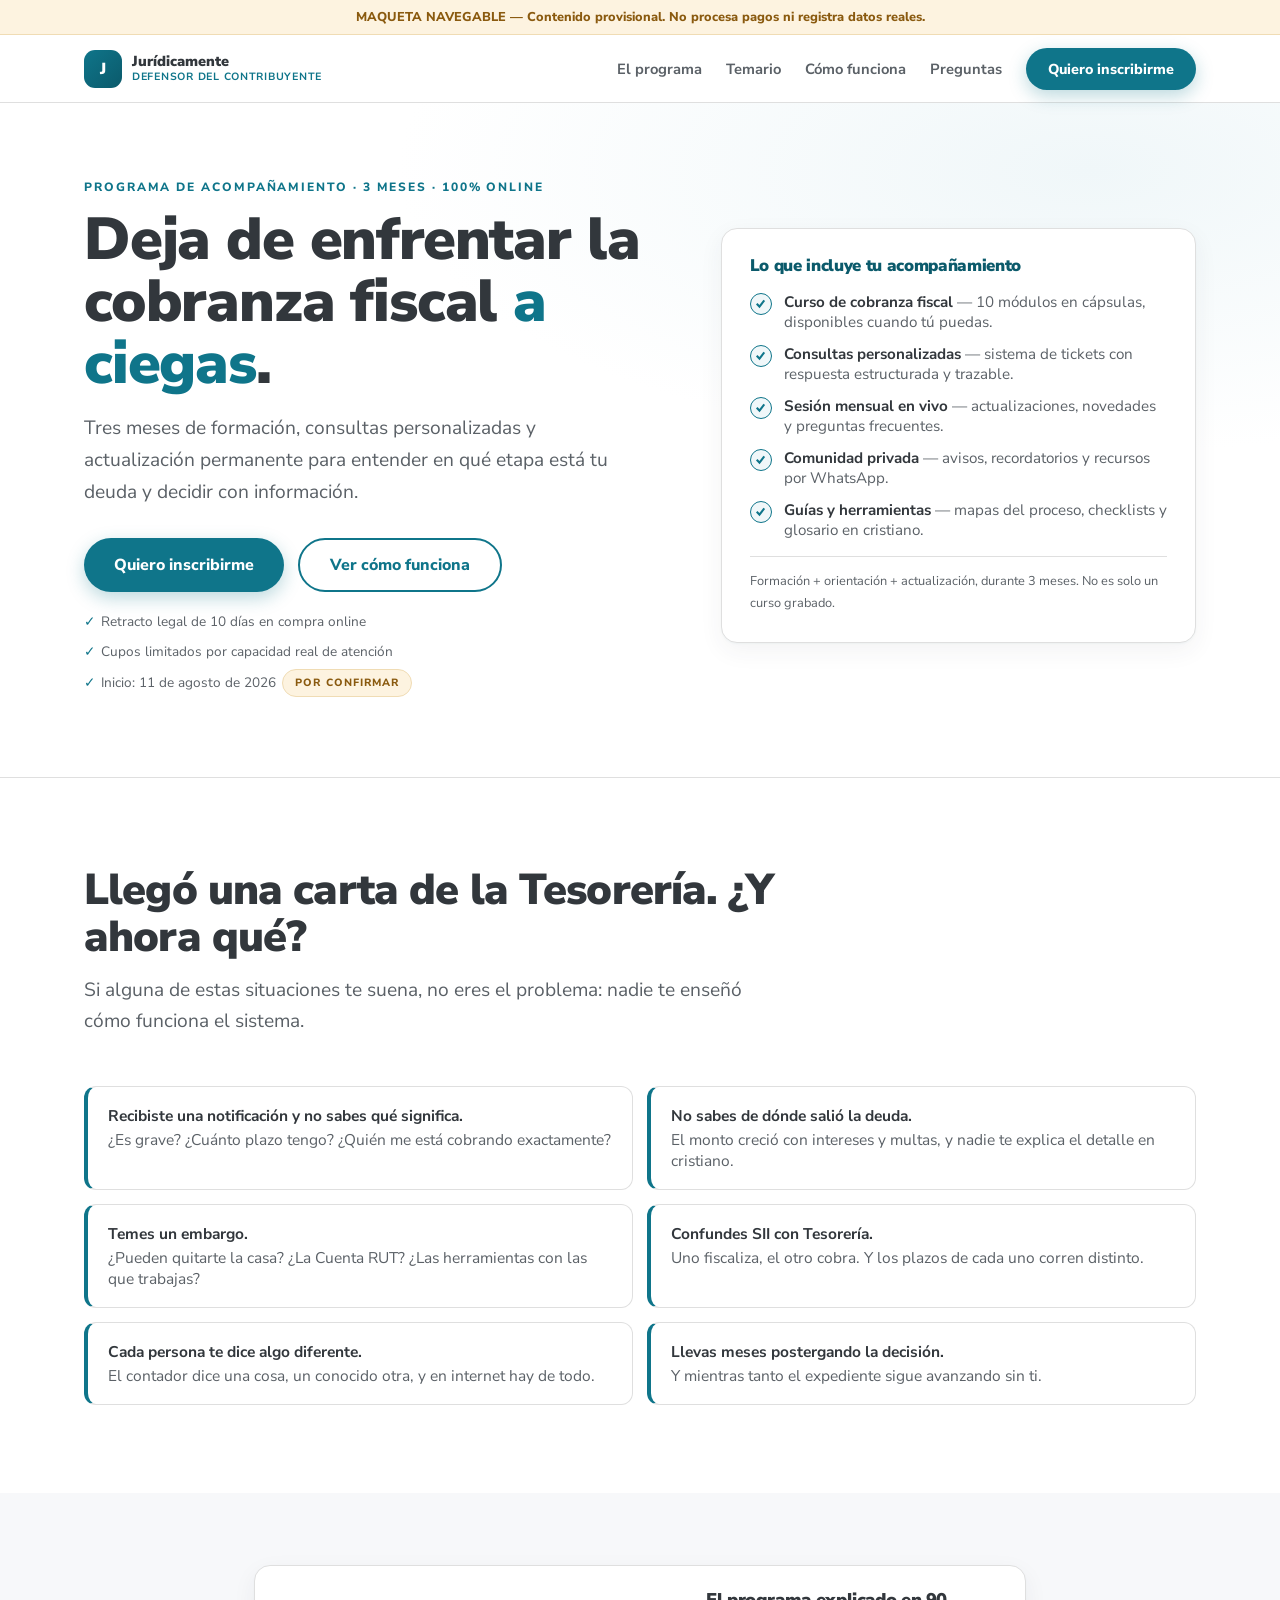
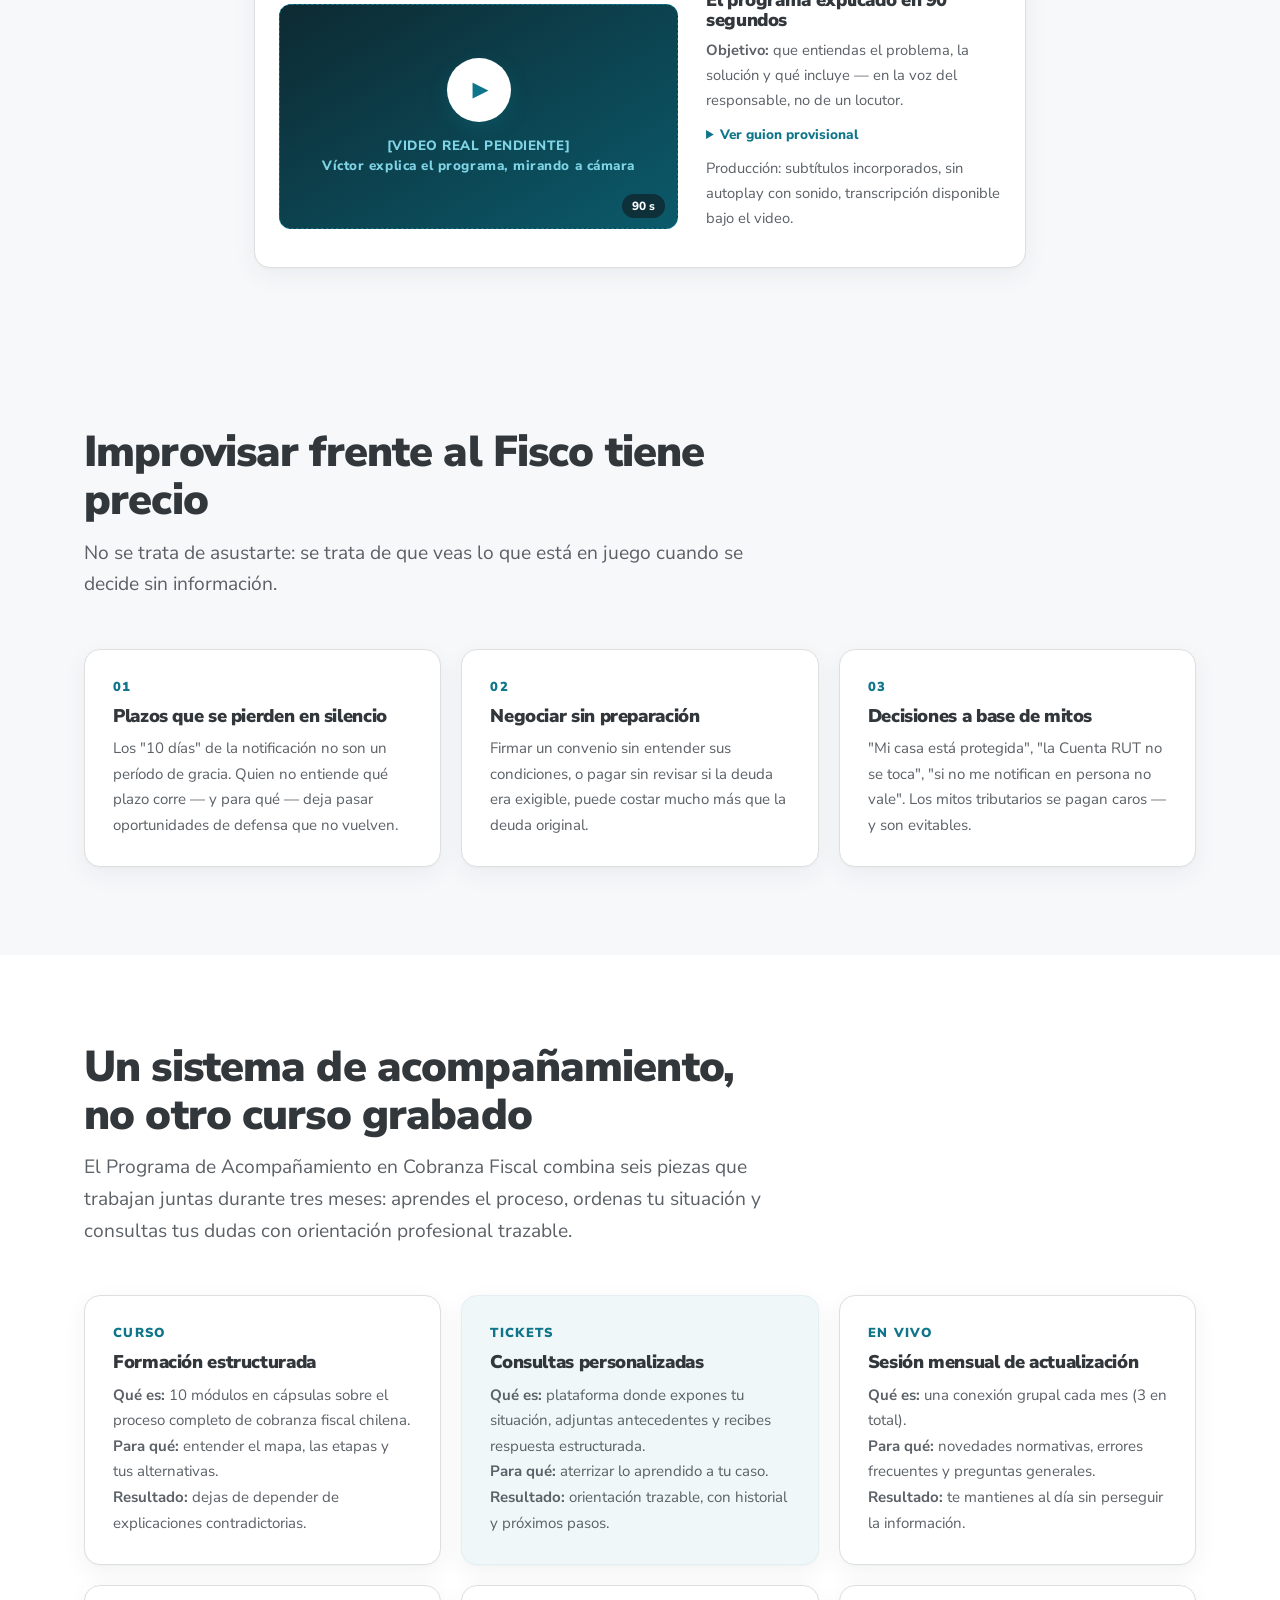
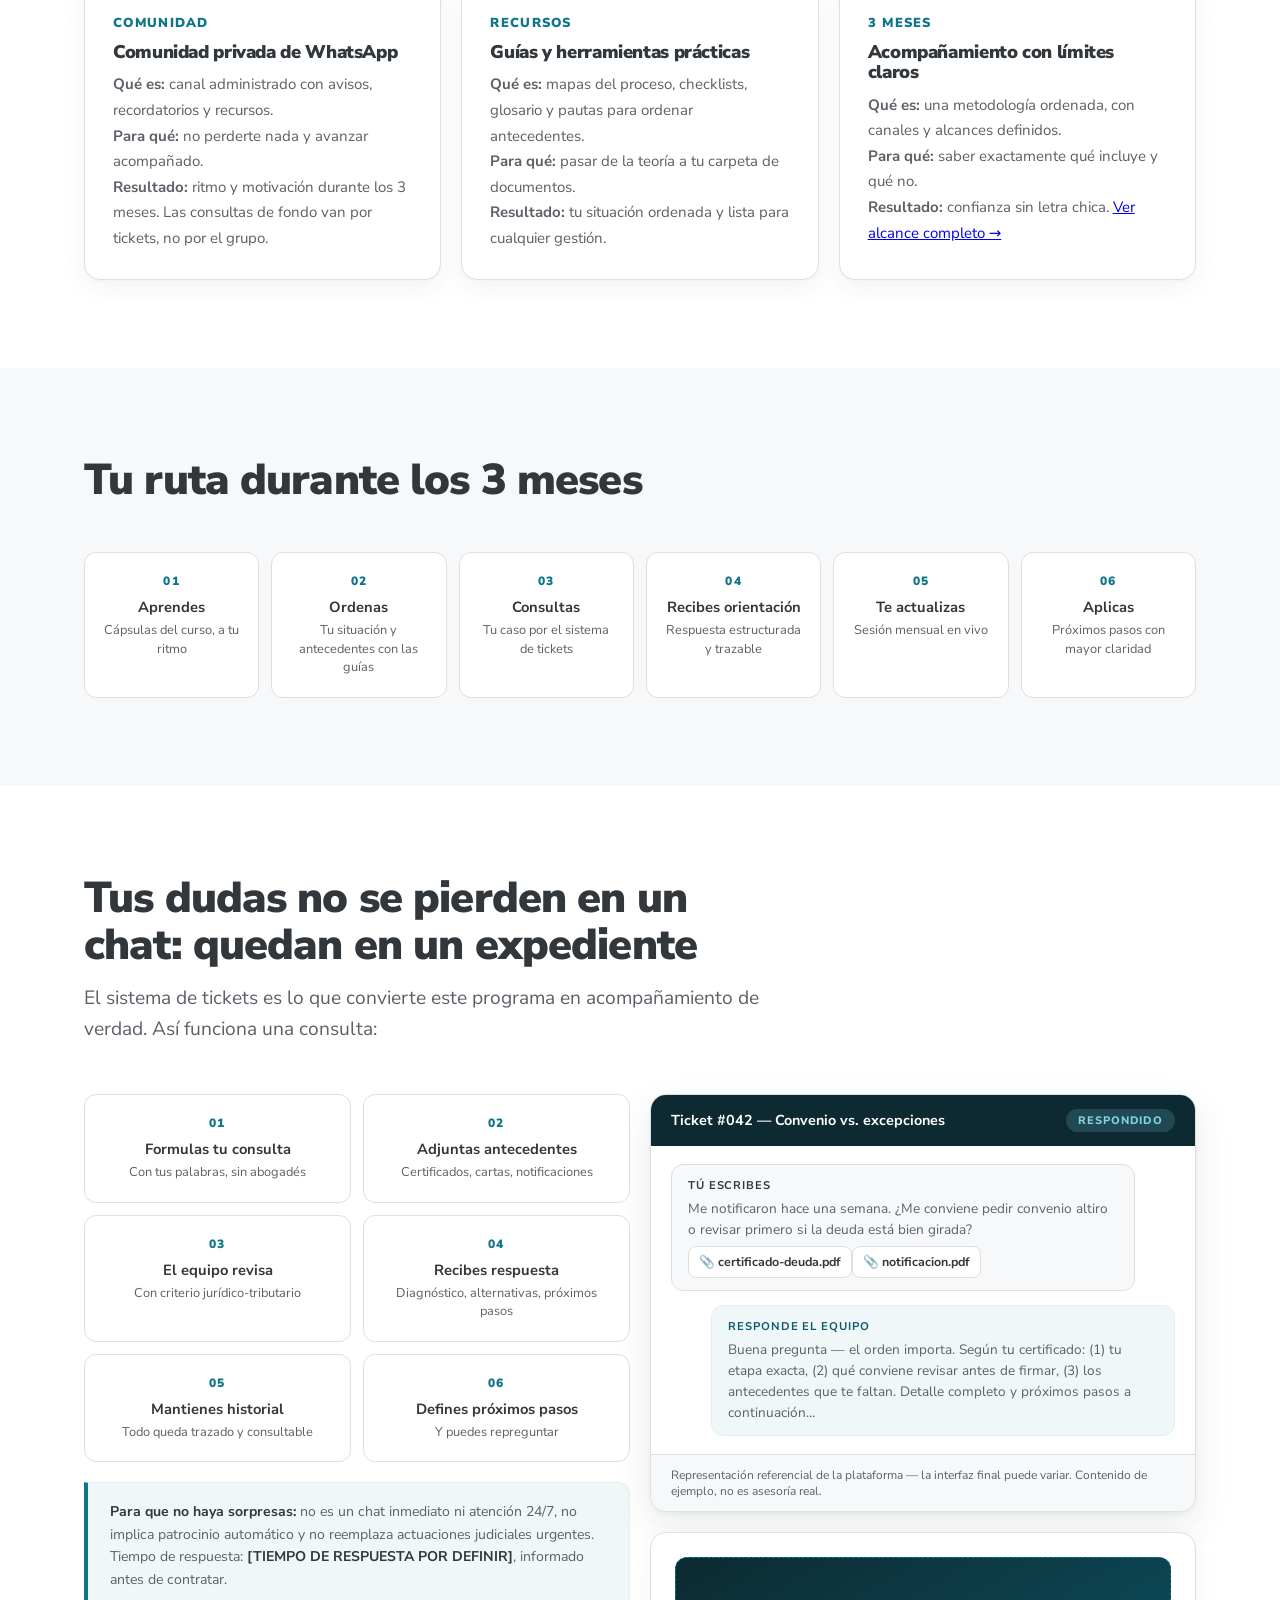
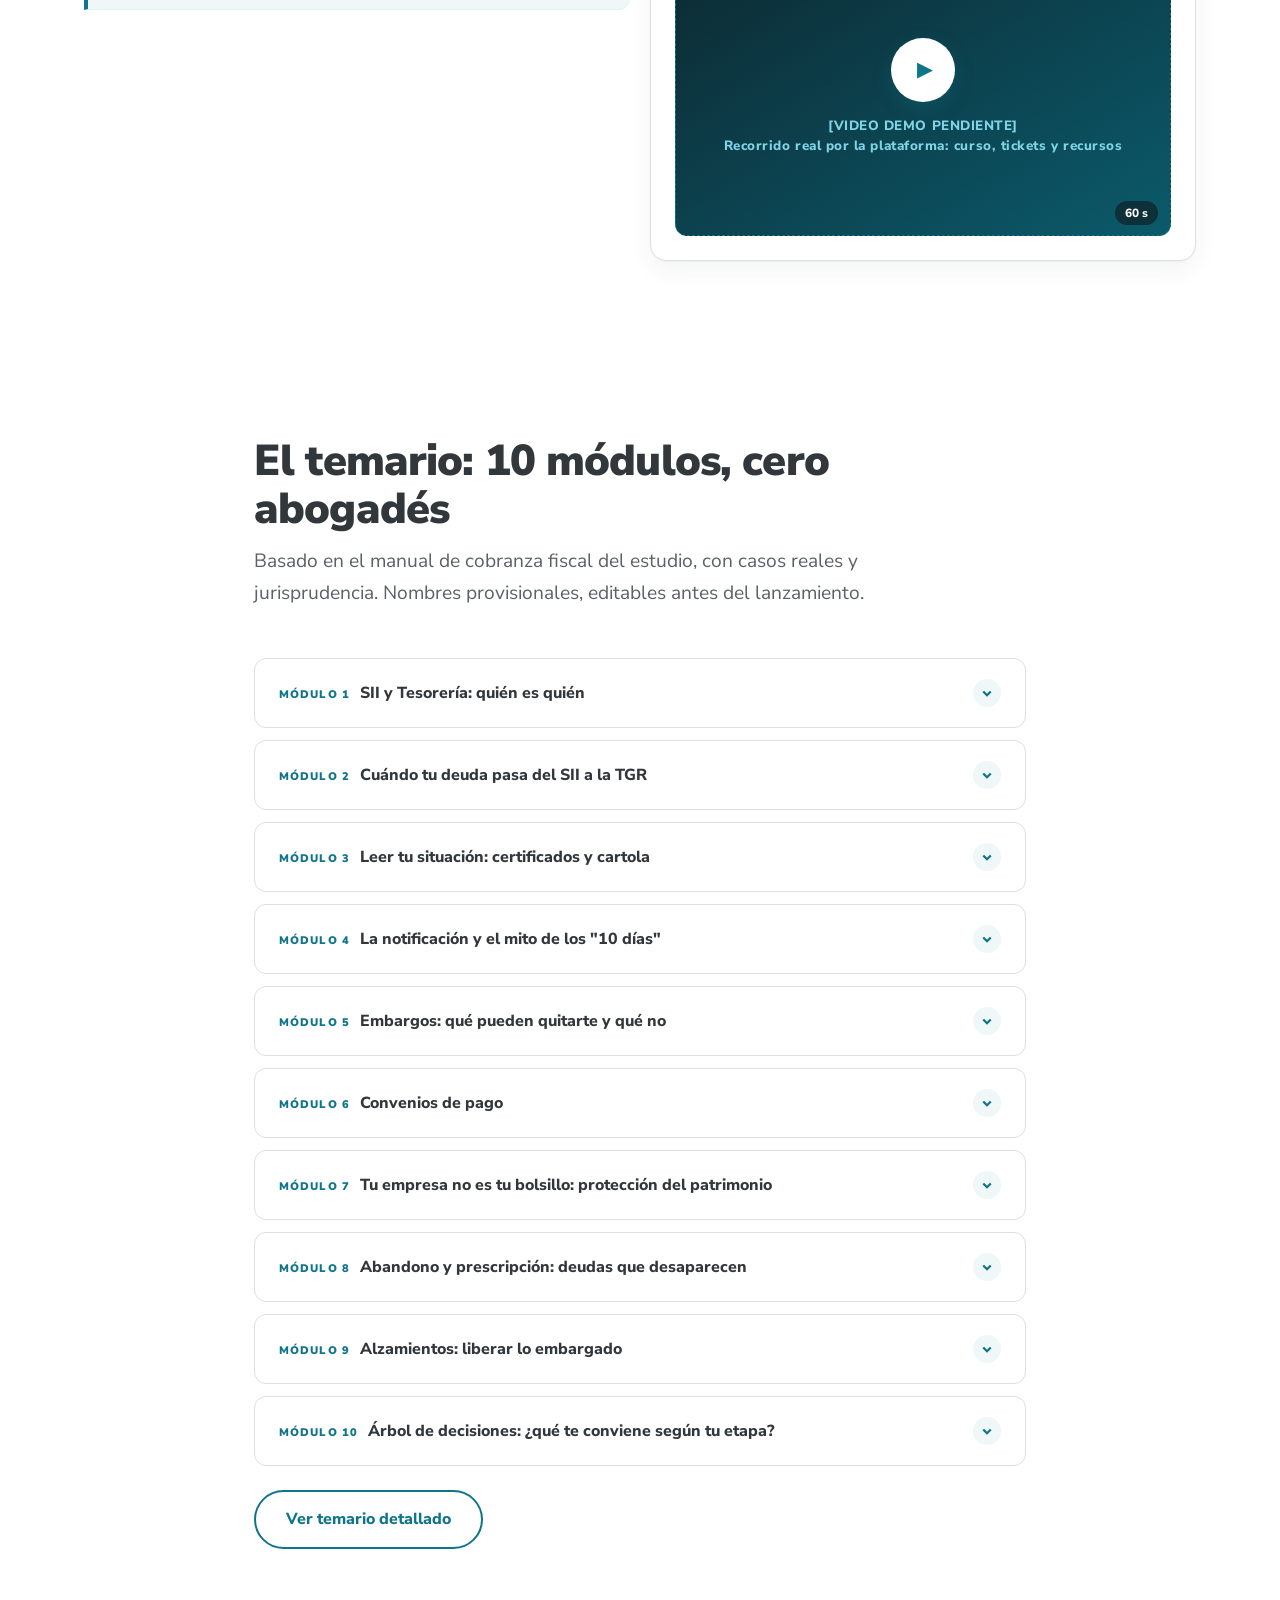
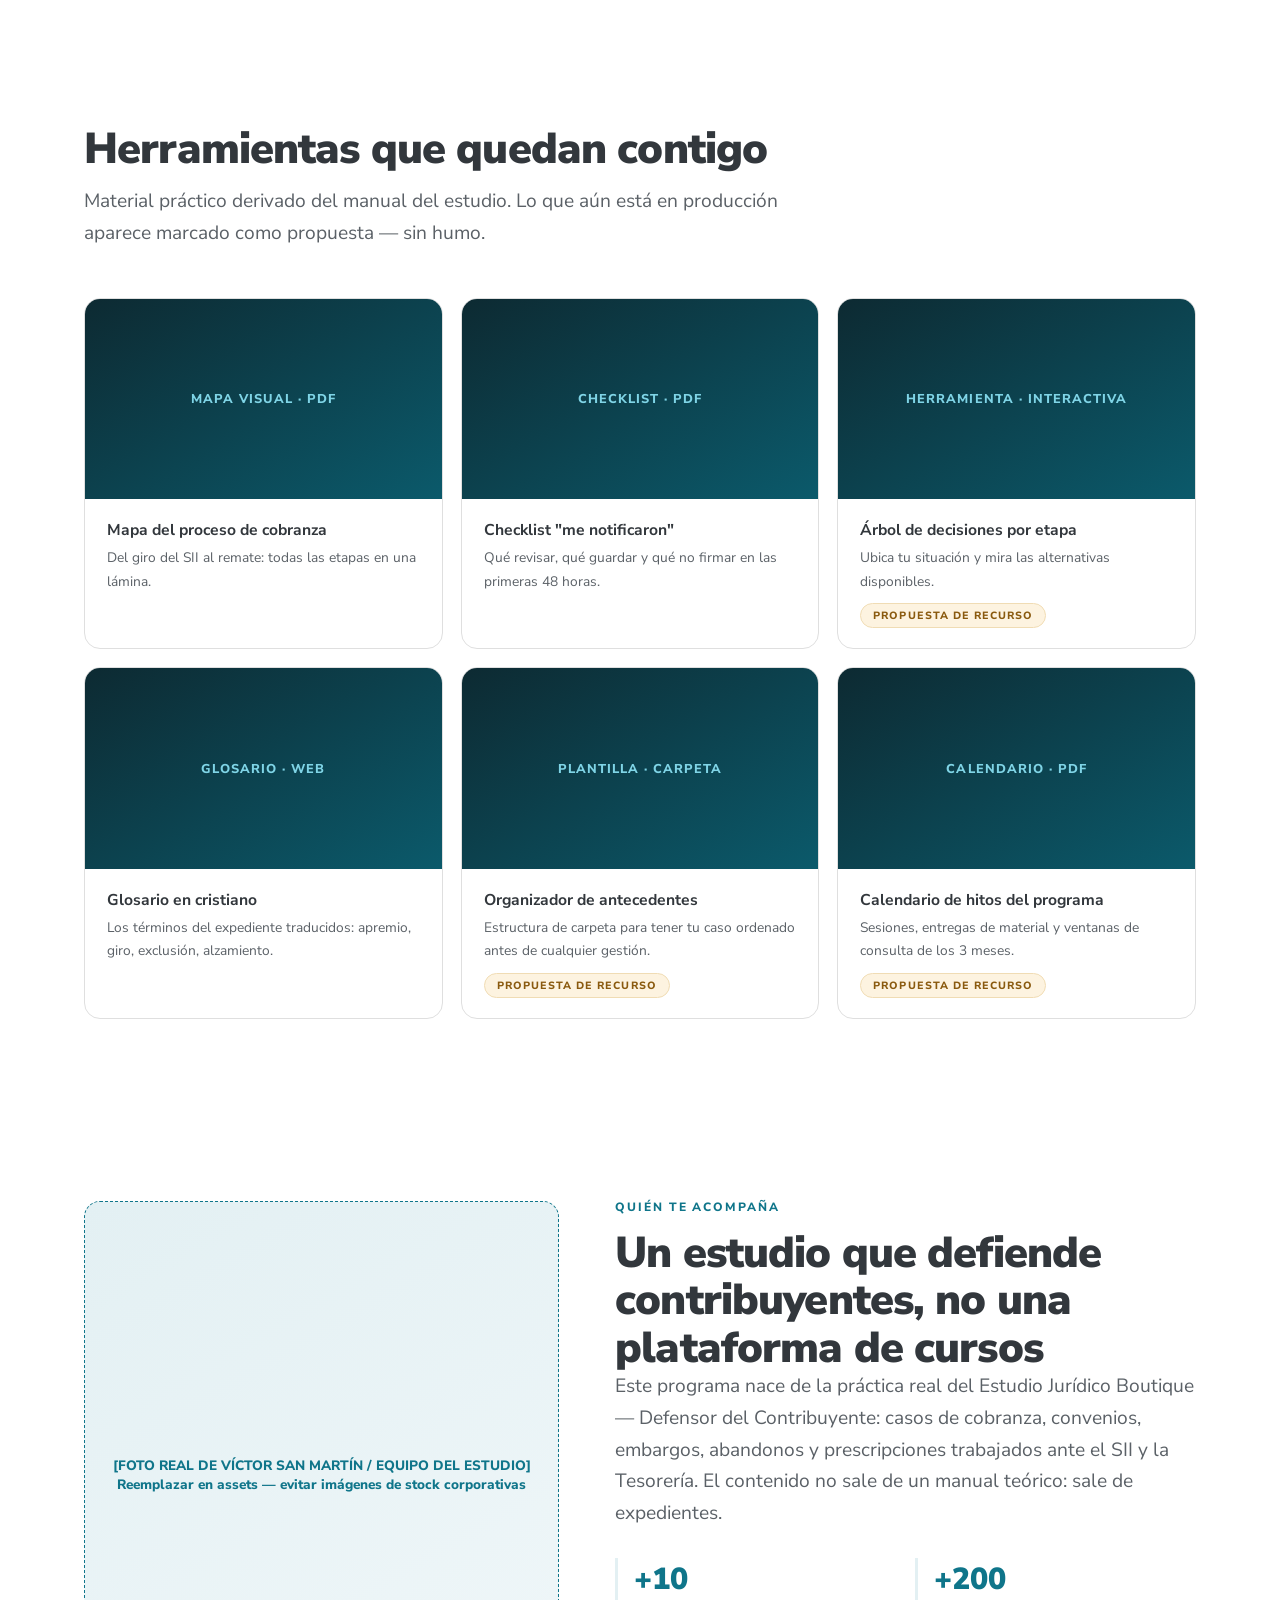
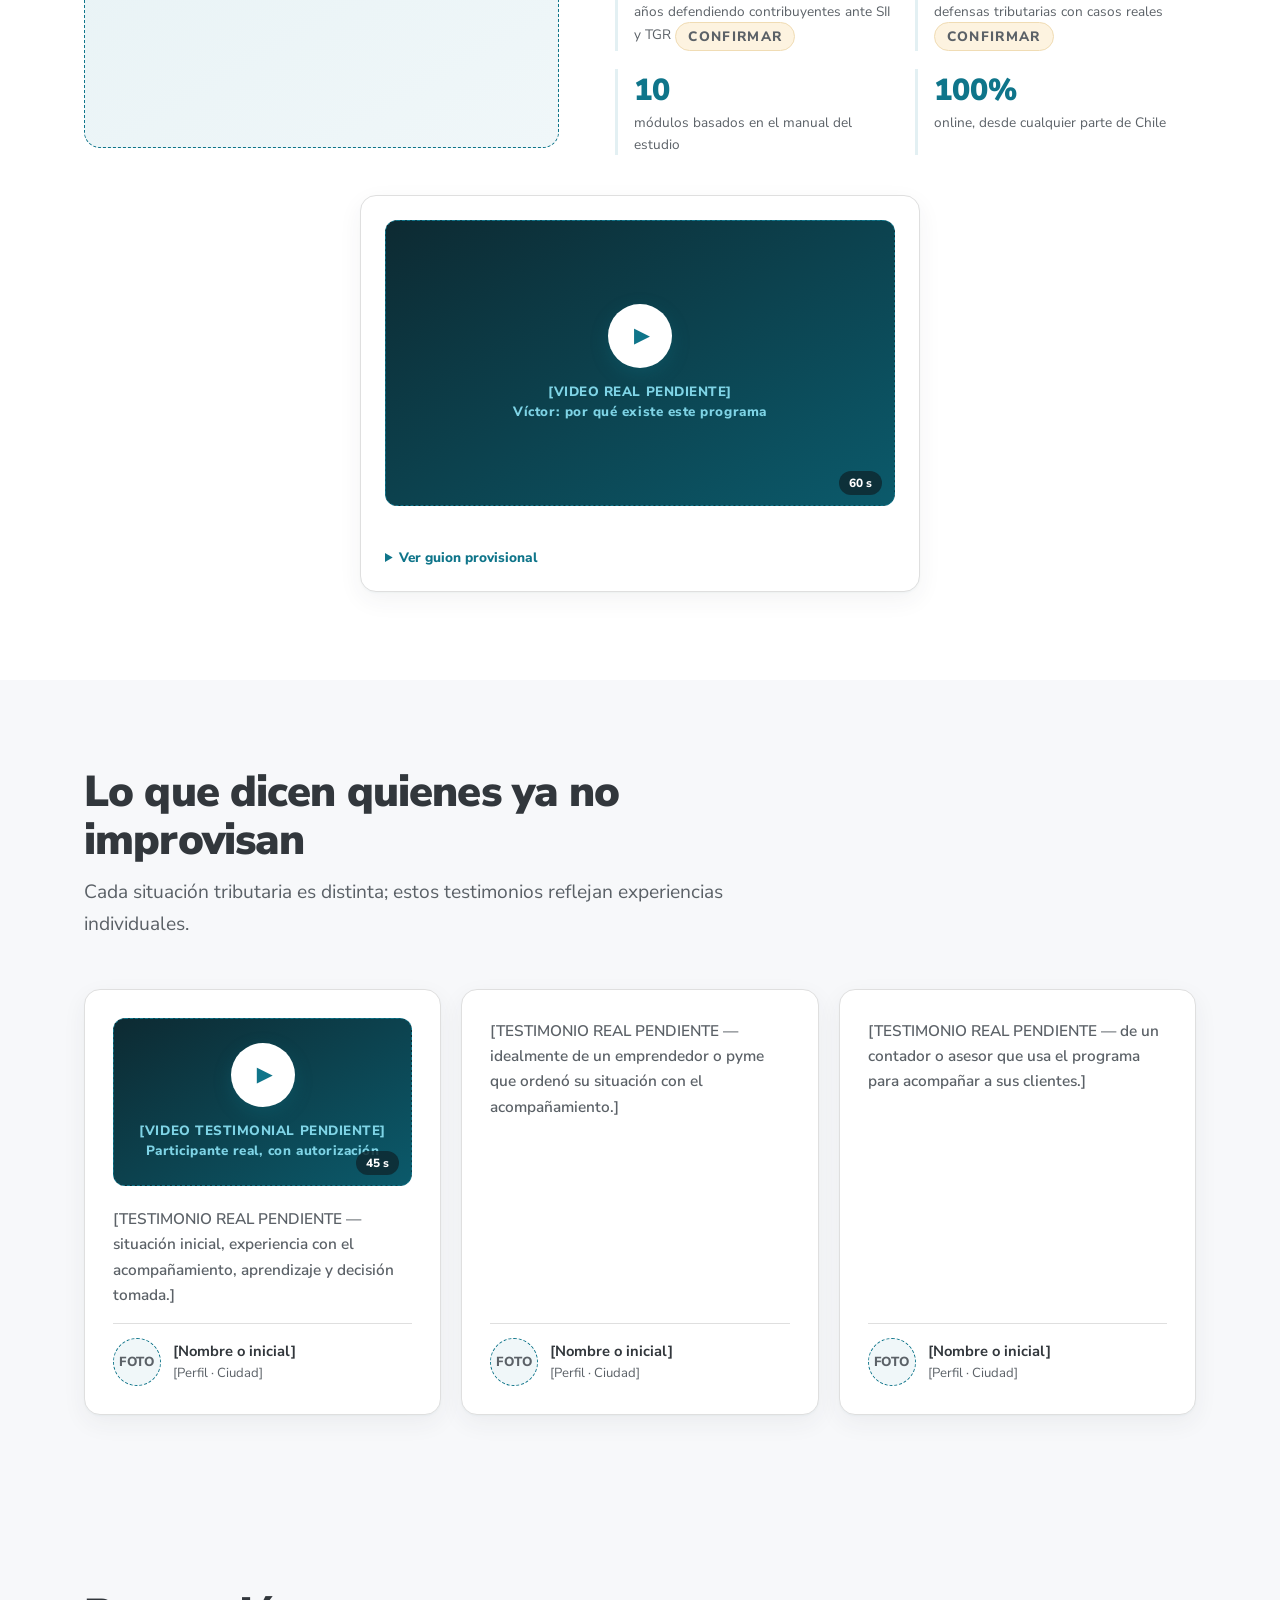
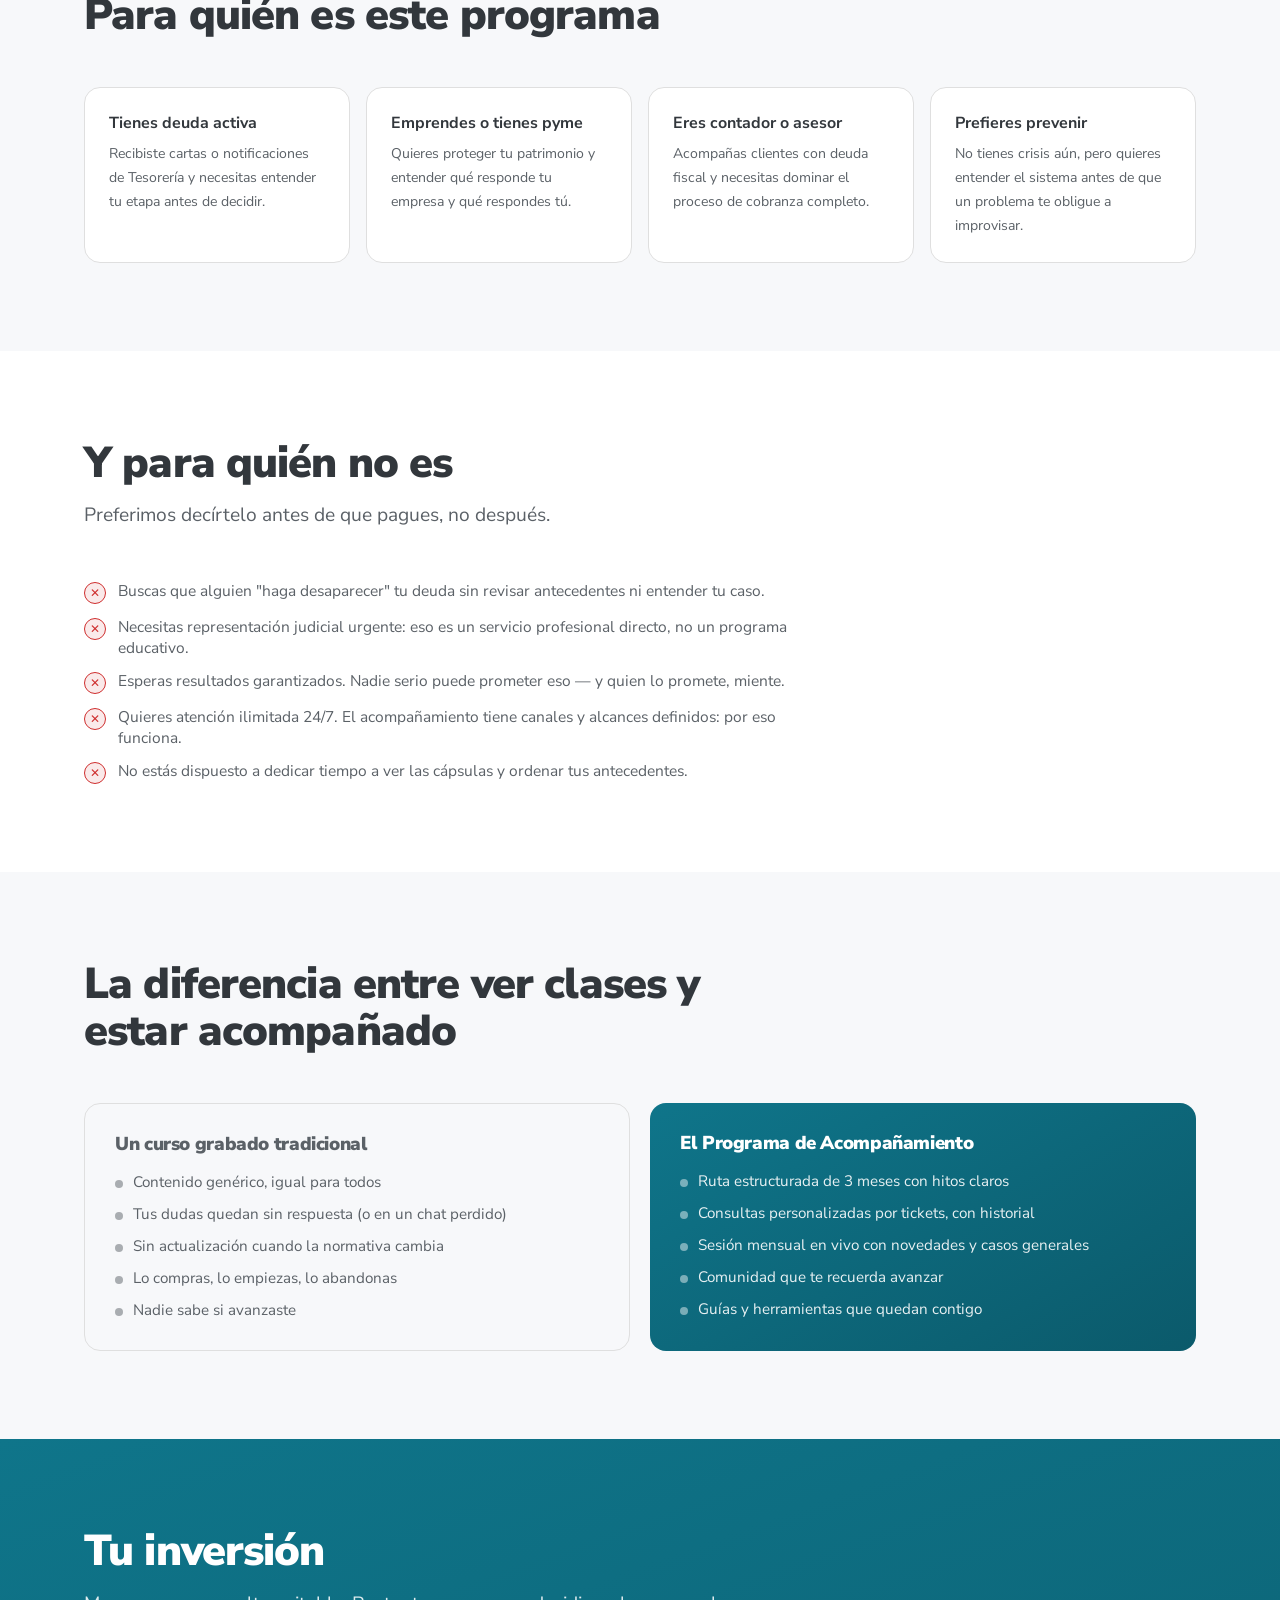
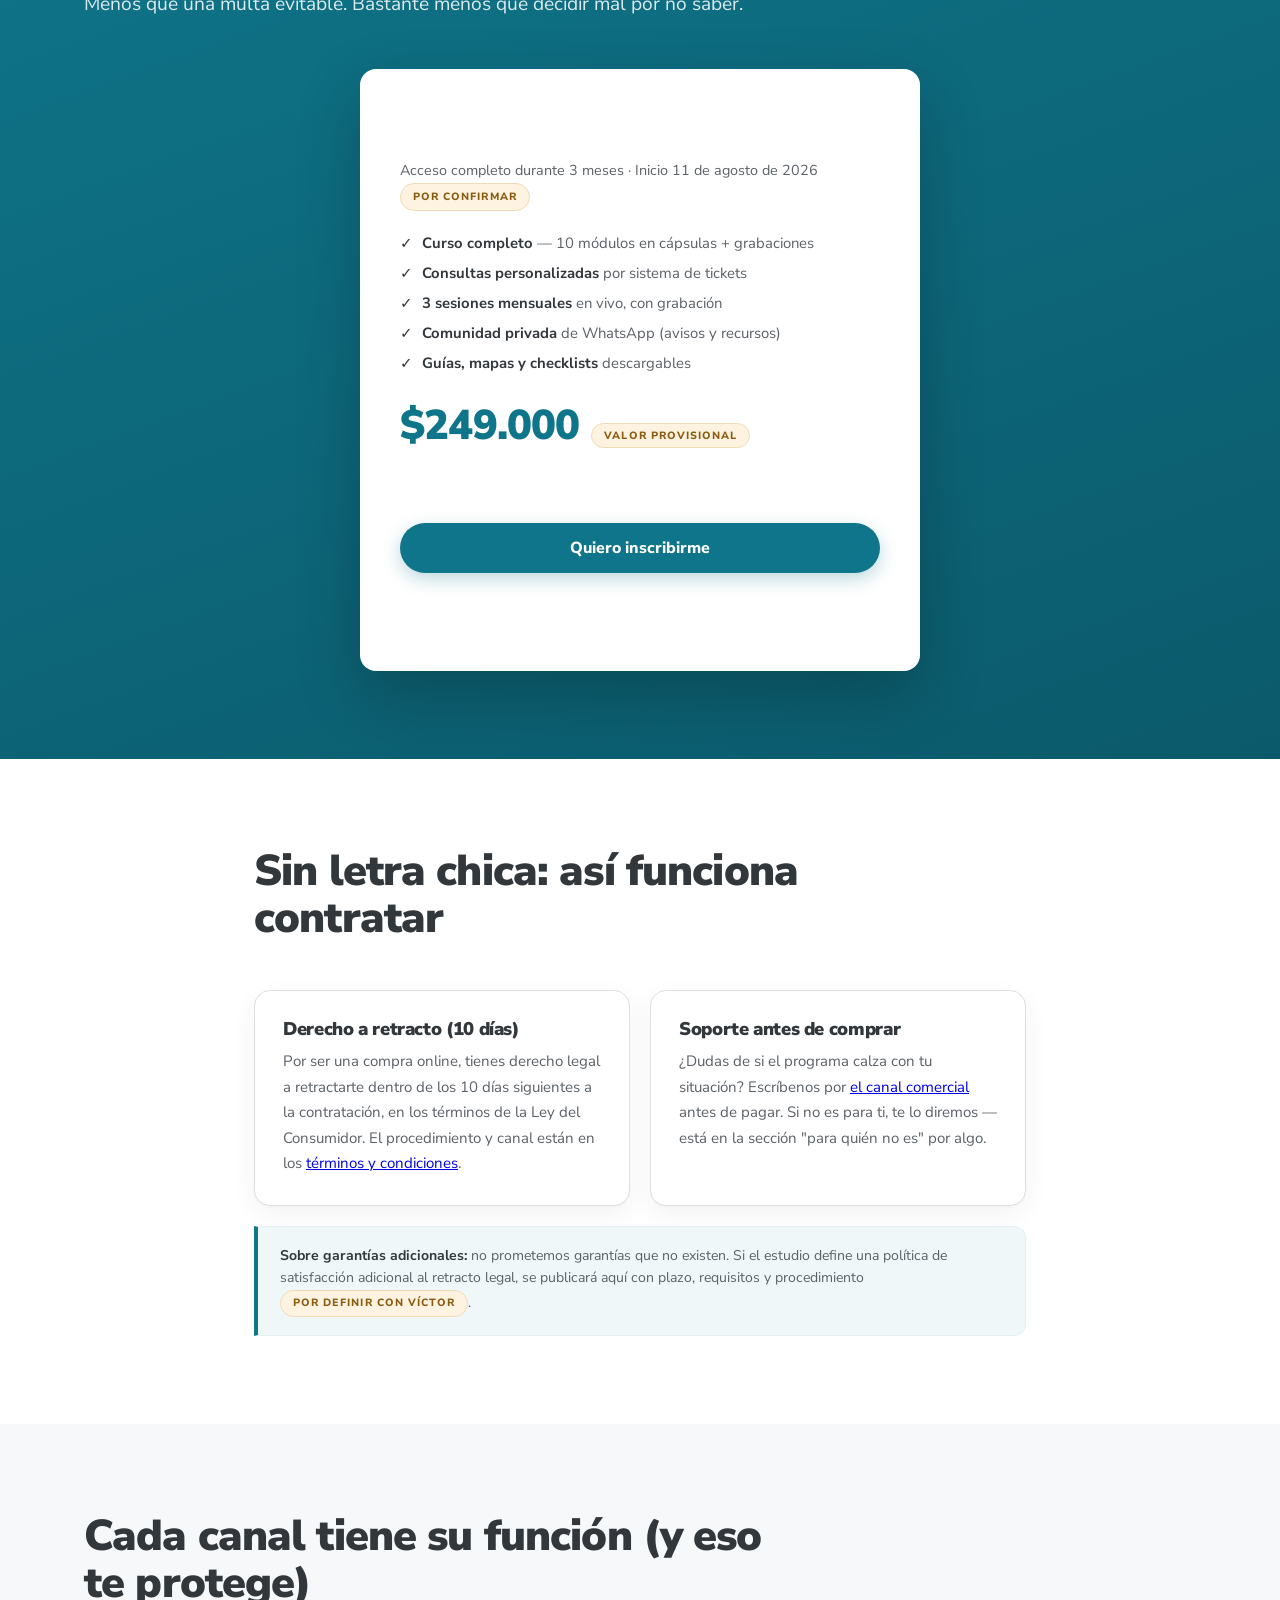
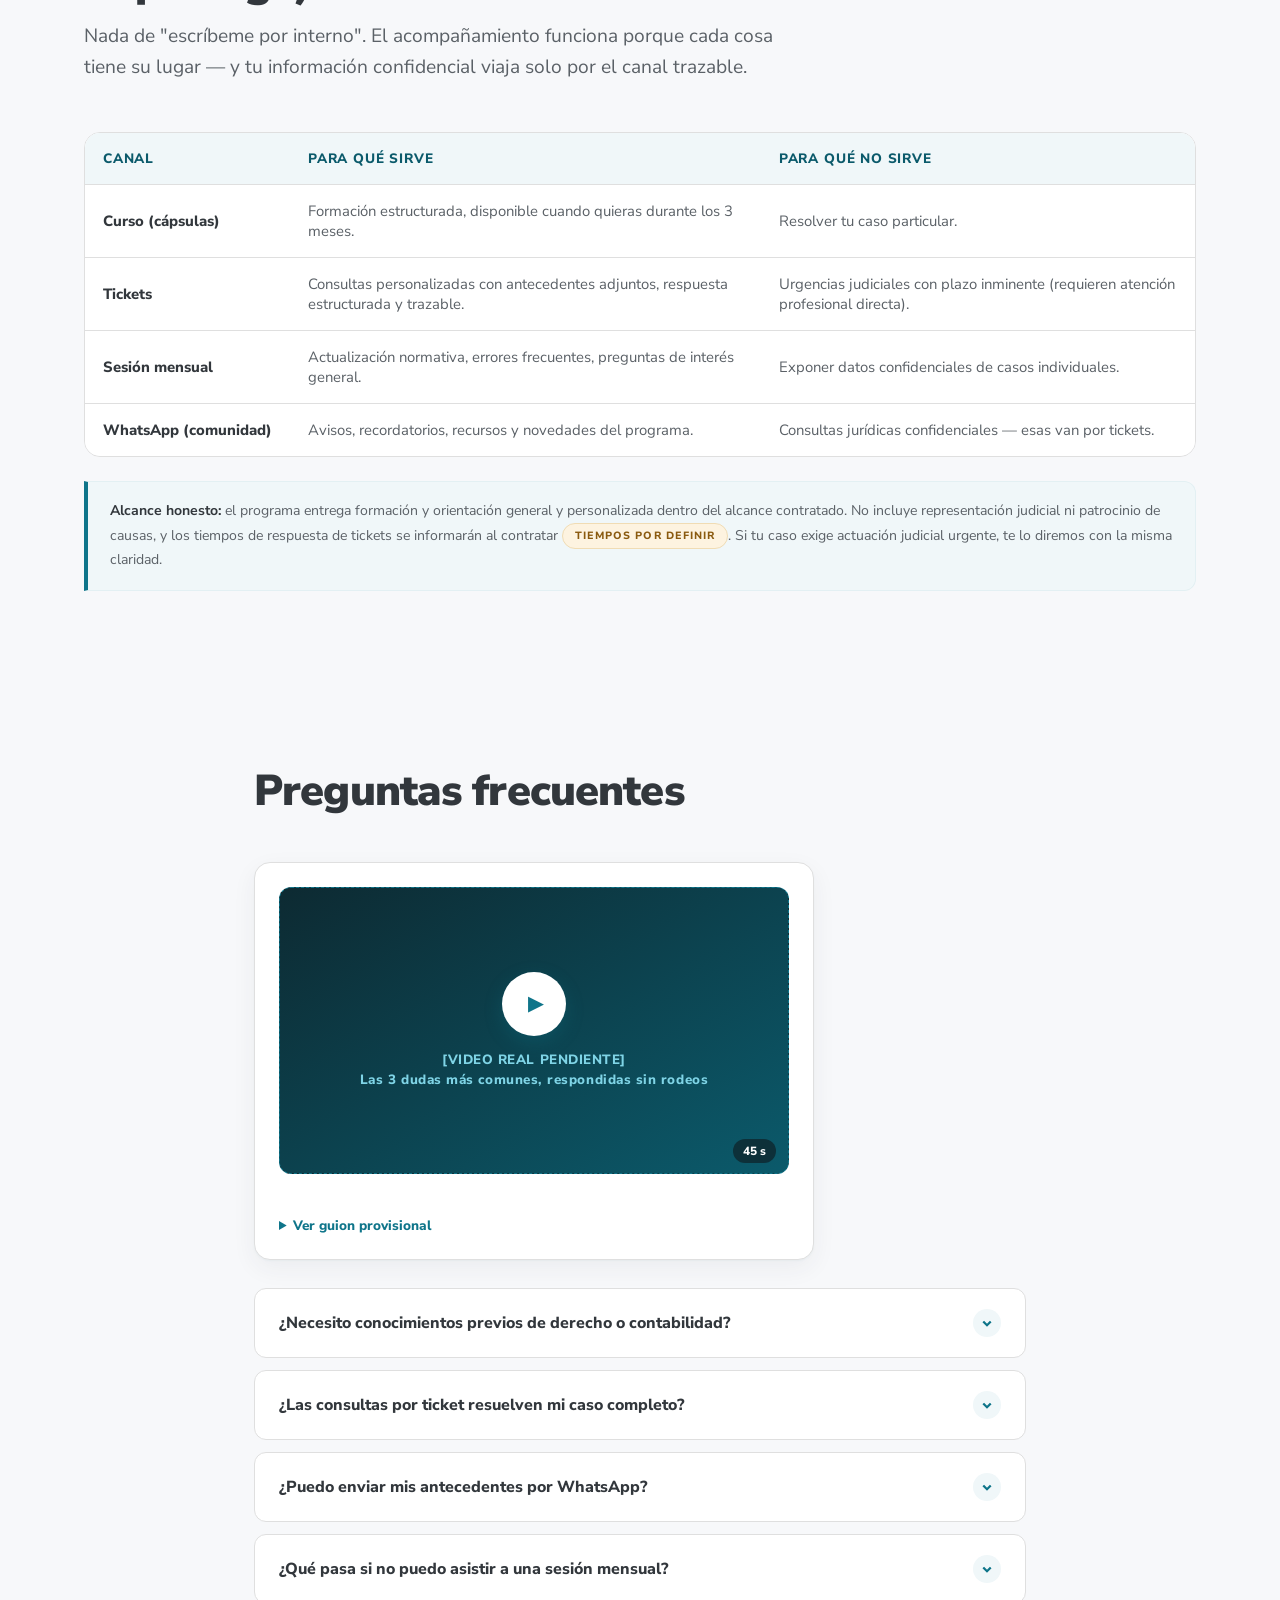
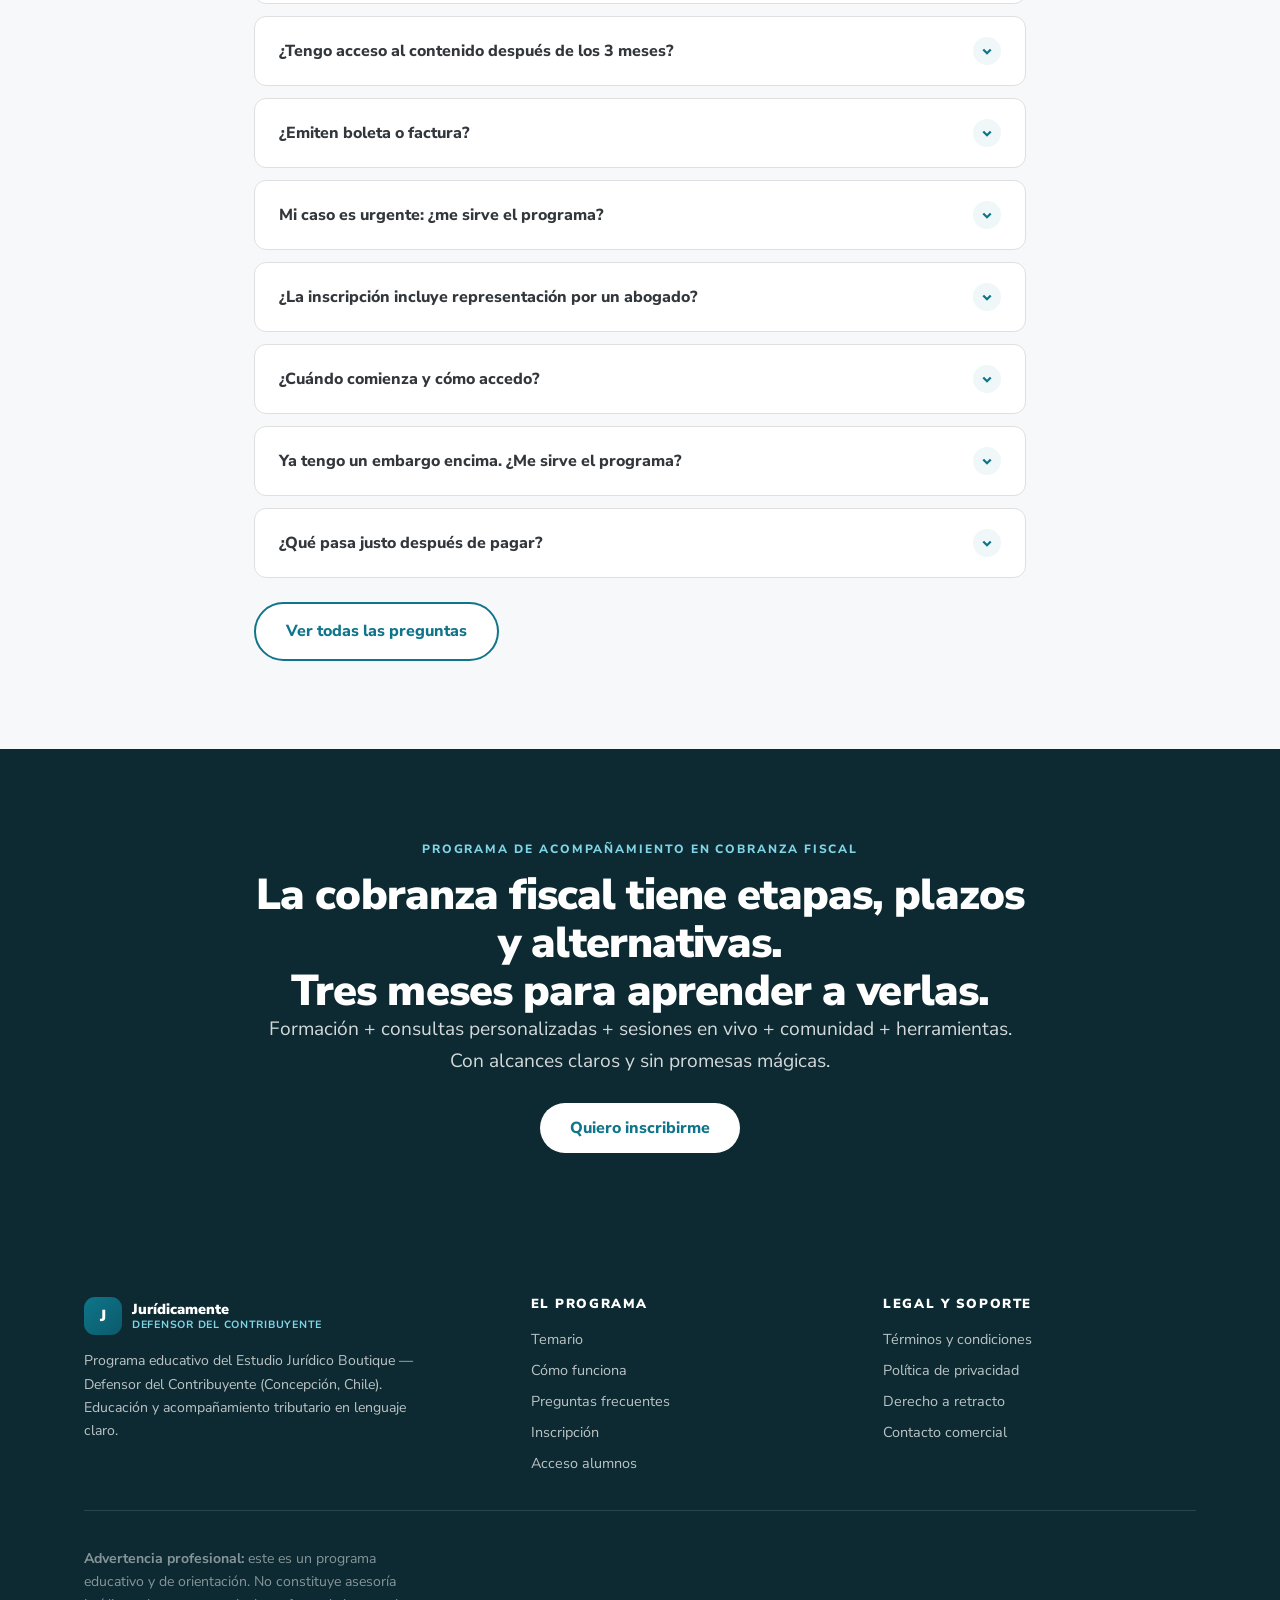
==== index.html @ 4d7e7743 "V3 — confianza y conversión: video principal (guion provisional), sección protagónica del sistema de" ====
<!DOCTYPE html>
<html lang="es">
<head>
<meta charset="UTF-8" />
<meta name="viewport" content="width=device-width, initial-scale=1.0" />
<title>Programa de Acompañamiento en Cobranza Fiscal — Jurídicamente</title>
<meta name="description" content="Tres meses de formación, consultas personalizadas y actualización para entender la cobranza fiscal de la Tesorería: etapas, embargos, convenios, prescripción. Deja de decidir a ciegas." />
<meta property="og:title" content="Programa de Acompañamiento en Cobranza Fiscal" />
<meta property="og:description" content="Curso + consultas por tickets + sesiones mensuales + comunidad, durante 3 meses. Para contribuyentes que quieren entender su etapa y decidir con información." />
<meta property="og:type" content="website" />
<link rel="canonical" href="https://curso.juridicamente.cl/" />
<link rel="preconnect" href="https://fonts.googleapis.com" />
<link rel="preconnect" href="https://fonts.gstatic.com" crossorigin />
<link href="https://fonts.googleapis.com/css2?family=Nunito+Sans:opsz,wght@6..12,400;6..12,700;6..12,800;6..12,900&display=swap" rel="stylesheet" />
<link rel="stylesheet" href="assets/css/estilo.css" />
<script type="application/ld+json">
{
  "@context": "https://schema.org",
  "@type": "Course",
  "name": "Programa de Acompañamiento en Cobranza Fiscal",
  "description": "Programa de 3 meses que combina curso de cobranza fiscal chilena (SII y Tesorería), consultoría personalizada por tickets, sesiones mensuales de actualización, comunidad privada y recursos prácticos.",
  "inLanguage": "es-CL",
  "provider": { "@type": "Organization", "name": "Jurídicamente — Defensor del Contribuyente", "url": "https://juridicamente.cl" },
  "hasCourseInstance": { "@type": "CourseInstance", "courseMode": "online", "courseWorkload": "P3M" }
}
</script>
</head>
<body>
<a class="skip-link" href="#contenido">Saltar al contenido</a>
<div class="sim-banner" role="status">MAQUETA NAVEGABLE — Contenido provisional. No procesa pagos ni registra datos reales.</div>

<!-- ======= HEADER ======= -->
<header class="header">
  <div class="container">
    <a class="logo" href="index.html" aria-label="Inicio — Jurídicamente">
      <span class="logo-mark">J</span>
      <span class="logo-text">
        <strong>Jurídicamente</strong>
        <span>Defensor del Contribuyente</span>
      </span>
    </a>
    <button class="menu-toggle" id="menuToggle" aria-label="Abrir menú" aria-expanded="false">
      <span></span><span></span><span></span>
    </button>
    <nav class="nav" aria-label="Principal">
      <a href="#programa">El programa</a>
      <a href="temario.html">Temario</a>
      <a href="como-funciona.html">Cómo funciona</a>
      <a href="preguntas.html">Preguntas</a>
      <a href="inscripcion.html" class="btn btn-primary" data-evt="cta_click">Quiero inscribirme</a>
    </nav>
  </div>
</header>

<main id="contenido">

<!-- ======= 1 · HERO ======= -->
<section class="hero">
  <div class="container">
    <div class="hero-grid">
      <div>
        <span class="eyebrow" data-reveal>Programa de acompañamiento · 3 meses · 100% online</span>
        <h1 class="display-lg" data-reveal style="--d:.06s">Deja de enfrentar la cobranza fiscal <em>a ciegas</em>.</h1>
        <p class="lead" data-reveal style="--d:.12s">Tres meses de formación, consultas personalizadas y actualización permanente para entender en qué etapa está tu deuda y decidir con información.</p>
        <div class="hero-ctas" data-reveal style="--d:.18s">
          <a href="inscripcion.html" class="btn btn-primary" data-evt="cta_click">Quiero inscribirme</a>
          <a href="como-funciona.html" class="btn btn-ghost" data-evt="cta_secundario">Ver cómo funciona</a>
        </div>
        <p class="hero-micro" data-reveal style="--d:.24s">
          <span><b>✓</b> Retracto legal de 10 días en compra online</span>
          <span><b>✓</b> Cupos limitados por capacidad real de atención</span>
          <span><b>✓</b> Inicio: 11 de agosto de 2026 <span class="badge-prov">por confirmar</span></span>
        </p>
      </div>
      <aside class="hero-card" data-reveal style="--d:.15s" aria-label="Resumen de componentes del programa">
        <h2>Lo que incluye tu acompañamiento</h2>
        <ul>
          <li><span class="tick"><svg viewBox="0 0 16 16" aria-hidden="true"><polyline points="2.5 8.5 6.5 12.5 13.5 3.5"/></svg></span><span><b>Curso de cobranza fiscal</b> — 10 módulos en cápsulas, disponibles cuando tú puedas.</span></li>
          <li><span class="tick"><svg viewBox="0 0 16 16" aria-hidden="true"><polyline points="2.5 8.5 6.5 12.5 13.5 3.5"/></svg></span><span><b>Consultas personalizadas</b> — sistema de tickets con respuesta estructurada y trazable.</span></li>
          <li><span class="tick"><svg viewBox="0 0 16 16" aria-hidden="true"><polyline points="2.5 8.5 6.5 12.5 13.5 3.5"/></svg></span><span><b>Sesión mensual en vivo</b> — actualizaciones, novedades y preguntas frecuentes.</span></li>
          <li><span class="tick"><svg viewBox="0 0 16 16" aria-hidden="true"><polyline points="2.5 8.5 6.5 12.5 13.5 3.5"/></svg></span><span><b>Comunidad privada</b> — avisos, recordatorios y recursos por WhatsApp.</span></li>
          <li><span class="tick"><svg viewBox="0 0 16 16" aria-hidden="true"><polyline points="2.5 8.5 6.5 12.5 13.5 3.5"/></svg></span><span><b>Guías y herramientas</b> — mapas del proceso, checklists y glosario en cristiano.</span></li>
        </ul>
        <p class="hero-card-note">Formación + orientación + actualización, durante 3 meses. No es solo un curso grabado.</p>
      </aside>
    </div>
  </div>
</section>

<!-- ======= 2 · PROBLEMA ======= -->
<section class="section" id="problema">
  <div class="container">
    <div class="section-head" data-reveal>
      <h2 class="display-md">Llegó una carta de la Tesorería. ¿Y ahora qué?</h2>
      <p class="lead">Si alguna de estas situaciones te suena, no eres el problema: nadie te enseñó cómo funciona el sistema.</p>
    </div>
    <ul class="pain-list">
      <li data-reveal><b>Recibiste una notificación y no sabes qué significa.</b>¿Es grave? ¿Cuánto plazo tengo? ¿Quién me está cobrando exactamente?</li>
      <li data-reveal style="--d:.05s"><b>No sabes de dónde salió la deuda.</b>El monto creció con intereses y multas, y nadie te explica el detalle en cristiano.</li>
      <li data-reveal style="--d:.1s"><b>Temes un embargo.</b>¿Pueden quitarte la casa? ¿La Cuenta RUT? ¿Las herramientas con las que trabajas?</li>
      <li data-reveal style="--d:.15s"><b>Confundes SII con Tesorería.</b>Uno fiscaliza, el otro cobra. Y los plazos de cada uno corren distinto.</li>
      <li data-reveal style="--d:.2s"><b>Cada persona te dice algo diferente.</b>El contador dice una cosa, un conocido otra, y en internet hay de todo.</li>
      <li data-reveal style="--d:.25s"><b>Llevas meses postergando la decisión.</b>Y mientras tanto el expediente sigue avanzando sin ti.</li>
    </ul>
  </div>
</section>

<!-- ======= 3 · VIDEO PRINCIPAL ======= -->
<!-- POLÍTICA VISUAL: solo personas reales. No reemplazar con video/imagen generada por IA. -->
<section class="section section-alt" id="video" style="padding-top:72px;padding-bottom:72px">
  <div class="container-narrow">
    <div class="video-block" data-reveal>
      <button type="button" class="video-cover" data-video="principal" aria-label="Reproducir video de presentación del programa (pendiente de producción)">
        <span class="video-play" aria-hidden="true">▶</span>
        <span class="video-cover-text">[VIDEO REAL PENDIENTE]<br />Víctor explica el programa, mirando a cámara</span>
        <span class="video-dur">90 s</span>
      </button>
      <div class="video-meta">
        <h3>El programa explicado en 90 segundos</h3>
        <p><b>Objetivo:</b> que entiendas el problema, la solución y qué incluye — en la voz del responsable, no de un locutor.</p>
        <details class="video-guion">
          <summary>Ver guion provisional</summary>
          <p>1) "Si llegó una carta de Tesorería y no sabes qué hacer, no eres tú: nadie te enseñó este proceso." 2) Qué es el programa: 3 meses, curso + consultas por tickets + sesiones + comunidad. 3) Qué NO es: no es patrocinio, no promete resultados. 4) Cierre: "Revisa el temario y decide informado — como todo lo que hacemos aquí."</p>
        </details>
        <p class="video-note">Producción: subtítulos incorporados, sin autoplay con sonido, transcripción disponible bajo el video.</p>
      </div>
    </div>
  </div>
</section>

<!-- ======= 4 · COSTO DE IMPROVISAR ======= -->
<section class="section section-alt" id="costo">
  <div class="container">
    <div class="section-head" data-reveal>
      <h2 class="display-md">Improvisar frente al Fisco tiene precio</h2>
      <p class="lead">No se trata de asustarte: se trata de que veas lo que está en juego cuando se decide sin información.</p>
    </div>
    <div class="grid-3">
      <div class="card" data-reveal>
        <span class="card-num">01</span>
        <h3>Plazos que se pierden en silencio</h3>
        <p>Los "10 días" de la notificación no son un período de gracia. Quien no entiende qué plazo corre — y para qué — deja pasar oportunidades de defensa que no vuelven.</p>
      </div>
      <div class="card" data-reveal style="--d:.08s">
        <span class="card-num">02</span>
        <h3>Negociar sin preparación</h3>
        <p>Firmar un convenio sin entender sus condiciones, o pagar sin revisar si la deuda era exigible, puede costar mucho más que la deuda original.</p>
      </div>
      <div class="card" data-reveal style="--d:.16s">
        <span class="card-num">03</span>
        <h3>Decisiones a base de mitos</h3>
        <p>"Mi casa está protegida", "la Cuenta RUT no se toca", "si no me notifican en persona no vale". Los mitos tributarios se pagan caros — y son evitables.</p>
      </div>
    </div>
  </div>
</section>

<!-- ======= 5 · SOLUCIÓN ======= -->
<section class="section" id="programa">
  <div class="container">
    <div class="section-head" data-reveal>
      <h2 class="display-md">Un sistema de acompañamiento, no otro curso grabado</h2>
      <p class="lead">El Programa de Acompañamiento en Cobranza Fiscal combina seis piezas que trabajan juntas durante tres meses: aprendes el proceso, ordenas tu situación y consultas tus dudas con orientación profesional trazable.</p>
    </div>
    <div class="grid-3">
      <article class="card" data-reveal>
        <span class="card-num">CURSO</span>
        <h3>Formación estructurada</h3>
        <p><b>Qué es:</b> 10 módulos en cápsulas sobre el proceso completo de cobranza fiscal chilena.<br /><b>Para qué:</b> entender el mapa, las etapas y tus alternativas.<br /><b>Resultado:</b> dejas de depender de explicaciones contradictorias.</p>
      </article>
      <article class="card card-tint" data-reveal style="--d:.06s">
        <span class="card-num">TICKETS</span>
        <h3>Consultas personalizadas</h3>
        <p><b>Qué es:</b> plataforma donde expones tu situación, adjuntas antecedentes y recibes respuesta estructurada.<br /><b>Para qué:</b> aterrizar lo aprendido a tu caso.<br /><b>Resultado:</b> orientación trazable, con historial y próximos pasos.</p>
      </article>
      <article class="card" data-reveal style="--d:.12s">
        <span class="card-num">EN VIVO</span>
        <h3>Sesión mensual de actualización</h3>
        <p><b>Qué es:</b> una conexión grupal cada mes (3 en total).<br /><b>Para qué:</b> novedades normativas, errores frecuentes y preguntas generales.<br /><b>Resultado:</b> te mantienes al día sin perseguir la información.</p>
      </article>
      <article class="card" data-reveal>
        <span class="card-num">COMUNIDAD</span>
        <h3>Comunidad privada de WhatsApp</h3>
        <p><b>Qué es:</b> canal administrado con avisos, recordatorios y recursos.<br /><b>Para qué:</b> no perderte nada y avanzar acompañado.<br /><b>Resultado:</b> ritmo y motivación durante los 3 meses. Las consultas de fondo van por tickets, no por el grupo.</p>
      </article>
      <article class="card" data-reveal style="--d:.06s">
        <span class="card-num">RECURSOS</span>
        <h3>Guías y herramientas prácticas</h3>
        <p><b>Qué es:</b> mapas del proceso, checklists, glosario y pautas para ordenar antecedentes.<br /><b>Para qué:</b> pasar de la teoría a tu carpeta de documentos.<br /><b>Resultado:</b> tu situación ordenada y lista para cualquier gestión.</p>
      </article>
      <article class="card" data-reveal style="--d:.12s">
        <span class="card-num">3 MESES</span>
        <h3>Acompañamiento con límites claros</h3>
        <p><b>Qué es:</b> una metodología ordenada, con canales y alcances definidos.<br /><b>Para qué:</b> saber exactamente qué incluye y qué no.<br /><b>Resultado:</b> confianza sin letra chica. <a href="como-funciona.html">Ver alcance completo →</a></p>
      </article>
    </div>
  </div>
</section>

<!-- ======= 6 · CÓMO FUNCIONA (FLUJO) ======= -->
<section class="section section-alt" id="flujo">
  <div class="container">
    <div class="section-head" data-reveal>
      <h2 class="display-md">Tu ruta durante los 3 meses</h2>
    </div>
    <div class="flow" data-reveal>
      <div class="flow-step"><b>Aprendes</b><span>Cápsulas del curso, a tu ritmo</span></div>
      <div class="flow-step"><b>Ordenas</b><span>Tu situación y antecedentes con las guías</span></div>
      <div class="flow-step"><b>Consultas</b><span>Tu caso por el sistema de tickets</span></div>
      <div class="flow-step"><b>Recibes orientación</b><span>Respuesta estructurada y trazable</span></div>
      <div class="flow-step"><b>Te actualizas</b><span>Sesión mensual en vivo</span></div>
      <div class="flow-step"><b>Aplicas</b><span>Próximos pasos con mayor claridad</span></div>
    </div>
  </div>
</section>

<!-- ======= 7 · SISTEMA DE TICKETS (diferenciador) ======= -->
<section class="section" id="tickets">
  <div class="container">
    <div class="section-head" data-reveal>
      <h2 class="display-md">Tus dudas no se pierden en un chat: quedan en un expediente</h2>
      <p class="lead">El sistema de tickets es lo que convierte este programa en acompañamiento de verdad. Así funciona una consulta:</p>
    </div>
    <div class="grid-2" style="align-items:start">
      <div>
        <div class="flow" style="grid-template-columns:repeat(2,1fr)" data-reveal>
          <div class="flow-step"><b>Formulas tu consulta</b><span>Con tus palabras, sin abogadés</span></div>
          <div class="flow-step"><b>Adjuntas antecedentes</b><span>Certificados, cartas, notificaciones</span></div>
          <div class="flow-step"><b>El equipo revisa</b><span>Con criterio jurídico-tributario</span></div>
          <div class="flow-step"><b>Recibes respuesta</b><span>Diagnóstico, alternativas, próximos pasos</span></div>
          <div class="flow-step"><b>Mantienes historial</b><span>Todo queda trazado y consultable</span></div>
          <div class="flow-step"><b>Defines próximos pasos</b><span>Y puedes repreguntar</span></div>
        </div>
        <div class="notice" style="margin-top:20px" data-reveal>
          <b>Para que no haya sorpresas:</b> no es un chat inmediato ni atención 24/7, no implica patrocinio automático y no reemplaza actuaciones judiciales urgentes. Tiempo de respuesta: <b>[TIEMPO DE RESPUESTA POR DEFINIR]</b>, informado antes de contratar.
        </div>
      </div>
      <div data-reveal style="--d:.1s">
        <div class="ticket-mockup" role="img" aria-label="Representación referencial de una consulta por ticket">
          <div class="ticket-head"><b>Ticket #042 — Convenio vs. excepciones</b><span class="ticket-status">Respondido</span></div>
          <div class="ticket-body">
            <div class="ticket-msg user"><b>Tú escribes</b>Me notificaron hace una semana. ¿Me conviene pedir convenio altiro o revisar primero si la deuda está bien girada?<span class="ticket-file">📎 certificado-deuda.pdf</span><span class="ticket-file">📎 notificacion.pdf</span></div>
            <div class="ticket-msg pro"><b>Responde el equipo</b>Buena pregunta — el orden importa. Según tu certificado: (1) tu etapa exacta, (2) qué conviene revisar antes de firmar, (3) los antecedentes que te faltan. Detalle completo y próximos pasos a continuación…</div>
          </div>
          <div class="ticket-foot">Representación referencial de la plataforma — la interfaz final puede variar. Contenido de ejemplo, no es asesoría real.</div>
        </div>
        <div class="video-block video-compact" style="margin-top:20px">
          <button type="button" class="video-cover" data-video="demo-plataforma" aria-label="Reproducir demostración de la plataforma (pendiente de producción)">
            <span class="video-play" aria-hidden="true">▶</span>
            <span class="video-cover-text">[VIDEO DEMO PENDIENTE]<br />Recorrido real por la plataforma: curso, tickets y recursos</span>
            <span class="video-dur">60 s</span>
          </button>
        </div>
      </div>
    </div>
  </div>
</section>

<!-- ======= 8 · TEMARIO ======= -->
<section class="section" id="temario">
  <div class="container-narrow">
    <div class="section-head" data-reveal>
      <h2 class="display-md">El temario: 10 módulos, cero abogadés</h2>
      <p class="lead">Basado en el manual de cobranza fiscal del estudio, con casos reales y jurisprudencia. Nombres provisionales, editables antes del lanzamiento.</p>
    </div>
    <details class="acc" data-reveal>
      <summary><span><span class="mod-tag">MÓDULO 1</span>SII y Tesorería: quién es quién</span><span class="acc-caret"><svg viewBox="0 0 16 16" aria-hidden="true"><polyline points="3 6 8 11 13 6"/></svg></span></summary>
      <div class="acc-body">Uno fiscaliza y liquida; el otro cobra. Entender esta división cambia cómo lees cada carta que te llega — y a quién debes responderle.<span class="tagline">Resultado: sabes con quién estás hablando</span></div>
    </details>
    <details class="acc" data-reveal>
      <summary><span><span class="mod-tag">MÓDULO 2</span>Cuándo tu deuda pasa del SII a la TGR</span><span class="acc-caret"><svg viewBox="0 0 16 16" aria-hidden="true"><polyline points="3 6 8 11 13 6"/></svg></span></summary>
      <div class="acc-body">La línea de tiempo completa: giro, morosidad, traspaso a cobranza. Dónde estás tú en ese mapa y qué viene después.<span class="tagline">Resultado: ubicas tu etapa exacta</span></div>
    </details>
    <details class="acc" data-reveal>
      <summary><span><span class="mod-tag">MÓDULO 3</span>Leer tu situación: certificados y cartola</span><span class="acc-caret"><svg viewBox="0 0 16 16" aria-hidden="true"><polyline points="3 6 8 11 13 6"/></svg></span></summary>
      <div class="acc-body">Certificado de Deuda Fiscal, Cartola y Certificado de Movimientos: cómo obtenerlos y qué dicen de verdad. Spoiler: que una deuda aparezca en el certificado no significa que esté en cobranza judicial activa.<span class="tagline">Resultado: diagnosticas tu caso con documentos</span></div>
    </details>
    <details class="acc" data-reveal>
      <summary><span><span class="mod-tag">MÓDULO 4</span>La notificación y el mito de los "10 días"</span><span class="acc-caret"><svg viewBox="0 0 16 16" aria-hidden="true"><polyline points="3 6 8 11 13 6"/></svg></span></summary>
      <div class="acc-body">Qué significa ser notificado, cómo parte el juicio y por qué los 10 días no son un período de gracia antes del embargo. El error más caro del proceso, explicado a tiempo.<span class="tagline">Resultado: no regalas tus plazos</span></div>
    </details>
    <details class="acc" data-reveal>
      <summary><span><span class="mod-tag">MÓDULO 5</span>Embargos: qué pueden quitarte y qué no</span><span class="acc-caret"><svg viewBox="0 0 16 16" aria-hidden="true"><polyline points="3 6 8 11 13 6"/></svg></span></summary>
      <div class="acc-body">Bienes embargables e inembargables, la verdad sobre la Cuenta RUT y sobre el "bien familiar". El módulo que más ansiedad genera — y el que más tranquilidad devuelve.<span class="tagline">Resultado: sabes qué está realmente en riesgo</span></div>
    </details>
    <details class="acc" data-reveal>
      <summary><span><span class="mod-tag">MÓDULO 6</span>Convenios de pago</span><span class="acc-caret"><svg viewBox="0 0 16 16" aria-hidden="true"><polyline points="3 6 8 11 13 6"/></svg></span></summary>
      <div class="acc-body">Cuándo conviene, cómo se solicita, qué condiciones trae y qué pasa si se incumple. Negociar informado no es lo mismo que firmar lo primero que ofrecen.<span class="tagline">Resultado: evalúas un convenio con criterio</span></div>
    </details>
    <details class="acc" data-reveal>
      <summary><span><span class="mod-tag">MÓDULO 7</span>Tu empresa no es tu bolsillo: protección del patrimonio</span><span class="acc-caret"><svg viewBox="0 0 16 16" aria-hidden="true"><polyline points="3 6 8 11 13 6"/></svg></span></summary>
      <div class="acc-body">Las deudas tributarias de la empresa no son del dueño — con matices que importan. Separación patrimonial explicada con casos reales y jurisprudencia.<span class="tagline">Resultado: entiendes qué protege tu estructura</span></div>
    </details>
    <details class="acc" data-reveal>
      <summary><span><span class="mod-tag">MÓDULO 8</span>Abandono y prescripción: deudas que desaparecen</span><span class="acc-caret"><svg viewBox="0 0 16 16" aria-hidden="true"><polyline points="3 6 8 11 13 6"/></svg></span></summary>
      <div class="acc-body">Sí: una deuda tributaria puede extinguirse sin pagar un peso, cuando el procedimiento se abandona o la acción prescribe. Qué condiciones deben cumplirse y por qué no es magia, sino derecho.<span class="tagline">Resultado: reconoces cuándo aplica (y cuándo no)</span></div>
    </details>
    <details class="acc" data-reveal>
      <summary><span><span class="mod-tag">MÓDULO 9</span>Alzamientos: liberar lo embargado</span><span class="acc-caret"><svg viewBox="0 0 16 16" aria-hidden="true"><polyline points="3 6 8 11 13 6"/></svg></span></summary>
      <div class="acc-body">Pagaste, convenio al día o embargo improcedente: cómo se gestiona el alzamiento paso a paso y qué documentos necesitas.<span class="tagline">Resultado: cierras el ciclo correctamente</span></div>
    </details>
    <details class="acc" data-reveal>
      <summary><span><span class="mod-tag">MÓDULO 10</span>Árbol de decisiones: ¿qué te conviene según tu etapa?</span><span class="acc-caret"><svg viewBox="0 0 16 16" aria-hidden="true"><polyline points="3 6 8 11 13 6"/></svg></span></summary>
      <div class="acc-body">La síntesis del programa: un árbol de decisiones para ubicar tu situación y ver las alternativas disponibles en cada escenario.<span class="tagline">Resultado: un mapa personal de próximos pasos</span></div>
    </details>
    <p style="margin-top:24px" data-reveal><a class="btn btn-ghost" href="temario.html" data-evt="cta_temario">Ver temario detallado</a></p>
  </div>
</section>

<!-- ======= 9 · RECURSOS ======= -->
<section class="section" id="recursos">
  <div class="container">
    <div class="section-head" data-reveal>
      <h2 class="display-md">Herramientas que quedan contigo</h2>
      <p class="lead">Material práctico derivado del manual del estudio. Lo que aún está en producción aparece marcado como propuesta — sin humo.</p>
    </div>
    <div class="resources">
      <div class="resource" data-reveal>
        <div class="resource-preview" aria-hidden="true">Mapa visual · PDF</div>
        <div class="resource-body"><b>Mapa del proceso de cobranza</b><p>Del giro del SII al remate: todas las etapas en una lámina.</p></div>
      </div>
      <div class="resource" data-reveal style="--d:.05s">
        <div class="resource-preview" aria-hidden="true">Checklist · PDF</div>
        <div class="resource-body"><b>Checklist "me notificaron"</b><p>Qué revisar, qué guardar y qué no firmar en las primeras 48 horas.</p></div>
      </div>
      <div class="resource" data-reveal style="--d:.1s">
        <div class="resource-preview" aria-hidden="true">Herramienta · Interactiva</div>
        <div class="resource-body"><b>Árbol de decisiones por etapa</b><p>Ubica tu situación y mira las alternativas disponibles.</p><span class="badge-prov">propuesta de recurso</span></div>
      </div>
      <div class="resource" data-reveal>
        <div class="resource-preview" aria-hidden="true">Glosario · Web</div>
        <div class="resource-body"><b>Glosario en cristiano</b><p>Los términos del expediente traducidos: apremio, giro, exclusión, alzamiento.</p></div>
      </div>
      <div class="resource" data-reveal style="--d:.05s">
        <div class="resource-preview" aria-hidden="true">Plantilla · Carpeta</div>
        <div class="resource-body"><b>Organizador de antecedentes</b><p>Estructura de carpeta para tener tu caso ordenado antes de cualquier gestión.</p><span class="badge-prov">propuesta de recurso</span></div>
      </div>
      <div class="resource" data-reveal style="--d:.1s">
        <div class="resource-preview" aria-hidden="true">Calendario · PDF</div>
        <div class="resource-body"><b>Calendario de hitos del programa</b><p>Sesiones, entregas de material y ventanas de consulta de los 3 meses.</p><span class="badge-prov">propuesta de recurso</span></div>
      </div>
    </div>
  </div>
</section>

<!-- ======= 10 · AUTORIDAD ======= -->
<section class="section" id="quienes">
  <div class="container">
    <div class="authority">
      <div class="authority-photo" data-reveal>
        [FOTO REAL DE VÍCTOR SAN MARTÍN / EQUIPO DEL ESTUDIO]<br />Reemplazar en assets — evitar imágenes de stock corporativas
      </div>
      <div>
        <span class="eyebrow" data-reveal>Quién te acompaña</span>
        <h2 class="display-md" data-reveal style="--d:.06s">Un estudio que defiende contribuyentes, no una plataforma de cursos</h2>
        <p class="lead" data-reveal style="--d:.12s">Este programa nace de la práctica real del Estudio Jurídico Boutique — Defensor del Contribuyente: casos de cobranza, convenios, embargos, abandonos y prescripciones trabajados ante el SII y la Tesorería. El contenido no sale de un manual teórico: sale de expedientes.</p>
        <div class="authority-stats">
          <!-- CONFIRMAR con Víctor antes de publicar (origen: lib/course.ts, marcado provisional) -->
          <div data-reveal><b>+10</b><span>años defendiendo contribuyentes ante SII y TGR <span class="badge-prov">confirmar</span></span></div>
          <div data-reveal style="--d:.06s"><b>+200</b><span>defensas tributarias con casos reales <span class="badge-prov">confirmar</span></span></div>
          <div data-reveal style="--d:.12s"><b>10</b><span>módulos basados en el manual del estudio</span></div>
          <div data-reveal style="--d:.18s"><b>100%</b><span>online, desde cualquier parte de Chile</span></div>
        </div>
      </div>
    </div>
    <div class="video-block video-compact" style="margin:40px auto 0" data-reveal>
      <button type="button" class="video-cover" data-video="experto" aria-label="Reproducir presentación del responsable del programa (pendiente de producción)">
        <span class="video-play" aria-hidden="true">▶</span>
        <span class="video-cover-text">[VIDEO REAL PENDIENTE]<br />Víctor: por qué existe este programa</span>
        <span class="video-dur">60 s</span>
      </button>
      <div class="video-meta" style="margin-top:14px">
        <details class="video-guion">
          <summary>Ver guion provisional</summary>
          <p>Quién soy y qué hace el estudio → lo que vemos todas las semanas: gente decidiendo a ciegas frente a la cobranza → por qué convertimos nuestra práctica en un programa de acompañamiento → invitación honesta: "si esto no es para ti, también te lo vamos a decir".</p>
        </details>
      </div>
    </div>
  </div>
</section>

<!-- ======= 11 · TESTIMONIOS ======= -->
<!-- Usar SOLO testimonios reales y autorizados. Estructura sugerida: situación → experiencia → aprendizaje. -->
<section class="section section-alt" id="testimonios">
  <div class="container">
    <div class="section-head" data-reveal>
      <h2 class="display-md">Lo que dicen quienes ya no improvisan</h2>
      <p class="lead">Cada situación tributaria es distinta; estos testimonios reflejan experiencias individuales.</p>
    </div>
    <div class="grid-3">
      <article class="card testi" data-reveal>
        <button type="button" class="video-cover" data-video="testimonio" aria-label="Reproducir video testimonial (pendiente de grabación autorizada)" style="margin-bottom:4px">
          <span class="video-play" aria-hidden="true">▶</span>
          <span class="video-cover-text">[VIDEO TESTIMONIAL PENDIENTE]<br />Participante real, con autorización</span>
          <span class="video-dur">45 s</span>
        </button>
        <blockquote>[TESTIMONIO REAL PENDIENTE — situación inicial, experiencia con el acompañamiento, aprendizaje y decisión tomada.]</blockquote>
        <footer><span class="testi-ava">Foto</span><div><b>[Nombre o inicial]</b><span>[Perfil · Ciudad]</span></div></footer>
      </article>
      <article class="card testi" data-reveal style="--d:.08s">
        <blockquote>[TESTIMONIO REAL PENDIENTE — idealmente de un emprendedor o pyme que ordenó su situación con el acompañamiento.]</blockquote>
        <footer><span class="testi-ava">Foto</span><div><b>[Nombre o inicial]</b><span>[Perfil · Ciudad]</span></div></footer>
      </article>
      <article class="card testi" data-reveal style="--d:.16s">
        <blockquote>[TESTIMONIO REAL PENDIENTE — de un contador o asesor que usa el programa para acompañar a sus clientes.]</blockquote>
        <footer><span class="testi-ava">Foto</span><div><b>[Nombre o inicial]</b><span>[Perfil · Ciudad]</span></div></footer>
      </article>
    </div>
  </div>
</section>

<!-- ======= 12 · PARA QUIÉN ES ======= -->
<section class="section section-alt" id="para-quien">
  <div class="container">
    <div class="section-head" data-reveal>
      <h2 class="display-md">Para quién es este programa</h2>
    </div>
    <div class="profiles">
      <div class="profile" data-reveal><b>Tienes deuda activa</b><p>Recibiste cartas o notificaciones de Tesorería y necesitas entender tu etapa antes de decidir.</p></div>
      <div class="profile" data-reveal style="--d:.05s"><b>Emprendes o tienes pyme</b><p>Quieres proteger tu patrimonio y entender qué responde tu empresa y qué respondes tú.</p></div>
      <div class="profile" data-reveal style="--d:.1s"><b>Eres contador o asesor</b><p>Acompañas clientes con deuda fiscal y necesitas dominar el proceso de cobranza completo.</p></div>
      <div class="profile" data-reveal style="--d:.15s"><b>Prefieres prevenir</b><p>No tienes crisis aún, pero quieres entender el sistema antes de que un problema te obligue a improvisar.</p></div>
    </div>
  </div>
</section>

<!-- ======= 13 · PARA QUIÉN NO ES ======= -->
<section class="section" id="no-es">
  <div class="container">
    <div class="section-head" data-reveal>
      <h2 class="display-md">Y para quién no es</h2>
      <p class="lead">Preferimos decírtelo antes de que pagues, no después.</p>
    </div>
    <ul class="not-list">
      <li data-reveal><span class="x" aria-hidden="true">✕</span>Buscas que alguien "haga desaparecer" tu deuda sin revisar antecedentes ni entender tu caso.</li>
      <li data-reveal style="--d:.05s"><span class="x" aria-hidden="true">✕</span>Necesitas representación judicial urgente: eso es un servicio profesional directo, no un programa educativo.</li>
      <li data-reveal style="--d:.1s"><span class="x" aria-hidden="true">✕</span>Esperas resultados garantizados. Nadie serio puede prometer eso — y quien lo promete, miente.</li>
      <li data-reveal style="--d:.15s"><span class="x" aria-hidden="true">✕</span>Quieres atención ilimitada 24/7. El acompañamiento tiene canales y alcances definidos: por eso funciona.</li>
      <li data-reveal style="--d:.2s"><span class="x" aria-hidden="true">✕</span>No estás dispuesto a dedicar tiempo a ver las cápsulas y ordenar tus antecedentes.</li>
    </ul>
  </div>
</section>

<!-- ======= 14 · DIFERENCIADORES ======= -->
<section class="section section-alt" id="diferencia">
  <div class="container">
    <div class="section-head" data-reveal>
      <h2 class="display-md">La diferencia entre ver clases y estar acompañado</h2>
    </div>
    <div class="versus">
      <div class="versus-col versus-plain" data-reveal>
        <h3>Un curso grabado tradicional</h3>
        <ul>
          <li><span class="dot"></span>Contenido genérico, igual para todos</li>
          <li><span class="dot"></span>Tus dudas quedan sin respuesta (o en un chat perdido)</li>
          <li><span class="dot"></span>Sin actualización cuando la normativa cambia</li>
          <li><span class="dot"></span>Lo compras, lo empiezas, lo abandonas</li>
          <li><span class="dot"></span>Nadie sabe si avanzaste</li>
        </ul>
      </div>
      <div class="versus-col versus-brand" data-reveal style="--d:.08s">
        <h3>El Programa de Acompañamiento</h3>
        <ul>
          <li><span class="dot"></span>Ruta estructurada de 3 meses con hitos claros</li>
          <li><span class="dot"></span>Consultas personalizadas por tickets, con historial</li>
          <li><span class="dot"></span>Sesión mensual en vivo con novedades y casos generales</li>
          <li><span class="dot"></span>Comunidad que te recuerda avanzar</li>
          <li><span class="dot"></span>Guías y herramientas que quedan contigo</li>
        </ul>
      </div>
    </div>
  </div>
</section>

<!-- ======= 15 · OFERTA ======= -->
<section class="section section-teal" id="inversion">
  <div class="container">
    <div class="section-head" data-reveal>
      <h2 class="display-md">Tu inversión</h2>
      <p class="lead">Menos que una multa evitable. Bastante menos que decidir mal por no saber.</p>
    </div>
    <div class="offer-box" data-reveal>
      <h3>Programa de Acompañamiento en Cobranza Fiscal</h3>
      <p class="offer-sub">Acceso completo durante 3 meses · Inicio 11 de agosto de 2026 <span class="badge-prov">por confirmar</span></p>
      <ul class="offer-list">
        <li><b>✓</b><span><b>Curso completo</b> — 10 módulos en cápsulas + grabaciones</span></li>
        <li><b>✓</b><span><b>Consultas personalizadas</b> por sistema de tickets</span></li>
        <li><b>✓</b><span><b>3 sesiones mensuales</b> en vivo, con grabación</span></li>
        <li><b>✓</b><span><b>Comunidad privada</b> de WhatsApp (avisos y recursos)</span></li>
        <li><b>✓</b><span><b>Guías, mapas y checklists</b> descargables</span></li>
      </ul>
      <div class="price-row">
        <span class="price nums" data-evt="precio_visto">$249.000</span>
        <span class="badge-prov">valor provisional</span>
      </div>
      <p class="price-note">CLP, impuestos incluidos · Medios y modalidades de pago (cuotas) por confirmar al integrar la pasarela.</p>
      <a href="inscripcion.html" class="btn btn-primary btn-block" data-evt="cta_click">Quiero inscribirme</a>
      <p class="price-note" style="margin-top:14px; margin-bottom:0; text-align:center">Retracto legal de 10 días en compras online (Ley 19.496) · Cupos limitados por capacidad real de atención de tickets</p>
    </div>
  </div>
</section>

<!-- ======= 16 · POLÍTICA DE CONTRATACIÓN (en vez de garantía inventada) ======= -->
<section class="section" id="politica">
  <div class="container-narrow">
    <div class="section-head" data-reveal>
      <h2 class="display-md">Sin letra chica: así funciona contratar</h2>
    </div>
    <div class="grid-2">
      <div class="card" data-reveal>
        <h3>Derecho a retracto (10 días)</h3>
        <p>Por ser una compra online, tienes derecho legal a retractarte dentro de los 10 días siguientes a la contratación, en los términos de la Ley del Consumidor. El procedimiento y canal están en los <a href="legal.html">términos y condiciones</a>.</p>
      </div>
      <div class="card" data-reveal style="--d:.08s">
        <h3>Soporte antes de comprar</h3>
        <p>¿Dudas de si el programa calza con tu situación? Escríbenos por <a href="contacto.html">el canal comercial</a> antes de pagar. Si no es para ti, te lo diremos — está en la sección "para quién no es" por algo.</p>
      </div>
    </div>
    <div class="notice" style="margin-top:20px" data-reveal>
      <b>Sobre garantías adicionales:</b> no prometemos garantías que no existen. Si el estudio define una política de satisfacción adicional al retracto legal, se publicará aquí con plazo, requisitos y procedimiento <span class="badge-prov">por definir con Víctor</span>.
    </div>
  </div>
</section>

<!-- ======= 17 · EXPERIENCIA DE ACOMPAÑAMIENTO ======= -->
<section class="section section-alt" id="acompanamiento">
  <div class="container">
    <div class="section-head" data-reveal>
      <h2 class="display-md">Cada canal tiene su función (y eso te protege)</h2>
      <p class="lead">Nada de "escríbeme por interno". El acompañamiento funciona porque cada cosa tiene su lugar — y tu información confidencial viaja solo por el canal trazable.</p>
    </div>
    <div class="table-wrap" data-reveal>
      <table class="channels">
        <caption class="sr-only">Comparación de canales del programa</caption>
        <thead>
          <tr><th scope="col">Canal</th><th scope="col">Para qué sirve</th><th scope="col">Para qué NO sirve</th></tr>
        </thead>
        <tbody>
          <tr><td>Curso (cápsulas)</td><td>Formación estructurada, disponible cuando quieras durante los 3 meses.</td><td>Resolver tu caso particular.</td></tr>
          <tr><td>Tickets</td><td>Consultas personalizadas con antecedentes adjuntos, respuesta estructurada y trazable.</td><td>Urgencias judiciales con plazo inminente (requieren atención profesional directa).</td></tr>
          <tr><td>Sesión mensual</td><td>Actualización normativa, errores frecuentes, preguntas de interés general.</td><td>Exponer datos confidenciales de casos individuales.</td></tr>
          <tr><td>WhatsApp (comunidad)</td><td>Avisos, recordatorios, recursos y novedades del programa.</td><td>Consultas jurídicas confidenciales — esas van por tickets.</td></tr>
        </tbody>
      </table>
    </div>
    <div class="notice" style="margin-top:24px" data-reveal>
      <b>Alcance honesto:</b> el programa entrega formación y orientación general y personalizada dentro del alcance contratado. No incluye representación judicial ni patrocinio de causas, y los tiempos de respuesta de tickets se informarán al contratar <span class="badge-prov">tiempos por definir</span>. Si tu caso exige actuación judicial urgente, te lo diremos con la misma claridad.
    </div>
  </div>
</section>

<!-- ======= 18 · FAQ ======= -->
<section class="section section-alt" id="faq">
  <div class="container-narrow">
    <div class="section-head" data-reveal>
      <h2 class="display-md">Preguntas frecuentes</h2>
    </div>
    <div class="video-block video-compact" style="margin:0 0 28px" data-reveal>
      <button type="button" class="video-cover" data-video="objeciones" aria-label="Reproducir video de respuesta a las dudas más comunes (pendiente de producción)">
        <span class="video-play" aria-hidden="true">▶</span>
        <span class="video-cover-text">[VIDEO REAL PENDIENTE]<br />Las 3 dudas más comunes, respondidas sin rodeos</span>
        <span class="video-dur">45 s</span>
      </button>
      <div class="video-meta" style="margin-top:14px">
        <details class="video-guion">
          <summary>Ver guion provisional</summary>
          <p>"¿Es otro curso grabado que voy a abandonar?" → no: tickets, sesiones y comunidad durante 3 meses. "¿Me van a responder de verdad?" → sí, por escrito y con historial. "¿Y si mi caso es urgente?" → entonces esto no es lo primero que necesitas, y te lo decimos.</p>
        </details>
      </div>
    </div>
    <details class="acc" data-reveal>
      <summary>¿Necesito conocimientos previos de derecho o contabilidad?<span class="acc-caret"><svg viewBox="0 0 16 16" aria-hidden="true"><polyline points="3 6 8 11 13 6"/></svg></span></summary>
      <div class="acc-body">No. El programa está diseñado para contribuyentes, emprendedores y pymes, en lenguaje llano. Si eres contador o asesor, la profundidad técnica y la jurisprudencia citada te servirán igual.</div>
    </details>
    <details class="acc" data-reveal>
      <summary>¿Las consultas por ticket resuelven mi caso completo?<span class="acc-caret"><svg viewBox="0 0 16 16" aria-hidden="true"><polyline points="3 6 8 11 13 6"/></svg></span></summary>
      <div class="acc-body">Los tickets entregan orientación personalizada dentro del alcance del programa: te ayudan a entender tu etapa, tus alternativas y tus próximos pasos. No reemplazan la representación judicial ni el patrocinio de una causa. Si tu situación exige eso, te lo diremos directamente.</div>
    </details>
    <details class="acc" data-reveal>
      <summary>¿Puedo enviar mis antecedentes por WhatsApp?<span class="acc-caret"><svg viewBox="0 0 16 16" aria-hidden="true"><polyline points="3 6 8 11 13 6"/></svg></span></summary>
      <div class="acc-body">No — y es por tu protección. La comunidad de WhatsApp es para avisos y recursos generales. Los antecedentes y consultas confidenciales viajan solo por el sistema de tickets, que es privado y trazable.</div>
    </details>
    <details class="acc" data-reveal>
      <summary>¿Qué pasa si no puedo asistir a una sesión mensual?<span class="acc-caret"><svg viewBox="0 0 16 16" aria-hidden="true"><polyline points="3 6 8 11 13 6"/></svg></span></summary>
      <div class="acc-body">Las sesiones quedan grabadas y disponibles dentro del programa mientras dure tu acceso.</div>
    </details>
    <details class="acc" data-reveal>
      <summary>¿Tengo acceso al contenido después de los 3 meses?<span class="acc-caret"><svg viewBox="0 0 16 16" aria-hidden="true"><polyline points="3 6 8 11 13 6"/></svg></span></summary>
      <div class="acc-body">El acompañamiento (tickets, sesiones, comunidad) dura 3 meses. La política de acceso posterior al material grabado está por definir y se informará antes de la compra <span class="badge-prov">por definir</span>.</div>
    </details>
    <details class="acc" data-reveal>
      <summary>¿Emiten boleta o factura?<span class="acc-caret"><svg viewBox="0 0 16 16" aria-hidden="true"><polyline points="3 6 8 11 13 6"/></svg></span></summary>
      <div class="acc-body">Sí, se emite el documento tributario que corresponda según tus datos de contratación. El detalle de medios de pago y facturación se confirma en el checkout <span class="badge-prov">pasarela por integrar</span>.</div>
    </details>
    <details class="acc" data-reveal>
      <summary>Mi caso es urgente: ¿me sirve el programa?<span class="acc-caret"><svg viewBox="0 0 16 16" aria-hidden="true"><polyline points="3 6 8 11 13 6"/></svg></span></summary>
      <div class="acc-body">Depende del plazo. Si tienes una actuación judicial con plazo inminente, lo responsable es una atención profesional directa, no un programa educativo. Escríbenos por el canal comercial y te orientamos sobre cuál camino corresponde.</div>
    </details>
    <details class="acc" data-reveal>
      <summary>¿La inscripción incluye representación por un abogado?<span class="acc-caret"><svg viewBox="0 0 16 16" aria-hidden="true"><polyline points="3 6 8 11 13 6"/></svg></span></summary>
      <div class="acc-body">No. Inscribirte en el programa no constituye patrocinio ni representación judicial. Si durante el acompañamiento tu caso requiere servicios jurídicos, se cotizan por separado y con total transparencia.</div>
    </details>
    <details class="acc" data-reveal>
      <summary>¿Cuándo comienza y cómo accedo?<span class="acc-caret"><svg viewBox="0 0 16 16" aria-hidden="true"><polyline points="3 6 8 11 13 6"/></svg></span></summary>
      <div class="acc-body">La próxima cohorte inicia el 11 de agosto de 2026 <span class="badge-prov">por confirmar</span>. Tras inscribirte recibes por correo tus accesos a la plataforma del curso, la invitación a la comunidad y el calendario de sesiones. Todo funciona desde el navegador, también en el celular.</div>
    </details>
    <details class="acc" data-reveal>
      <summary>Ya tengo un embargo encima. ¿Me sirve el programa?<span class="acc-caret"><svg viewBox="0 0 16 16" aria-hidden="true"><polyline points="3 6 8 11 13 6"/></svg></span></summary>
      <div class="acc-body">Puede servirte para entender tu etapa, tus alternativas (alzamiento, convenio, defensa) y ordenar antecedentes — el módulo 5 y el 9 tratan exactamente eso. Pero si hay una actuación judicial con plazo inminente, primero corresponde atención profesional directa: escríbenos y te orientamos sin compromiso.</div>
    </details>
    <details class="acc" data-reveal>
      <summary>¿Qué pasa justo después de pagar?<span class="acc-caret"><svg viewBox="0 0 16 16" aria-hidden="true"><polyline points="3 6 8 11 13 6"/></svg></span></summary>
      <div class="acc-body">Llega tu comprobante y tus accesos por correo, entras al módulo de bienvenida (12 minutos), te unes a la comunidad y descargas el organizador de antecedentes para preparar tu primera consulta. El paso a paso completo te espera en la página de confirmación.</div>
    </details>
    <p style="margin-top:24px" data-reveal><a class="btn btn-ghost" href="preguntas.html" data-evt="cta_faq">Ver todas las preguntas</a></p>
  </div>
</section>

<!-- ======= 19 · CTA FINAL ======= -->
<section class="section section-deep final-cta" id="cta-final">
  <div class="container-narrow">
    <span class="eyebrow on-dark" data-reveal>Programa de Acompañamiento en Cobranza Fiscal</span>
    <h2 class="display-md" data-reveal style="--d:.06s">La cobranza fiscal tiene etapas, plazos y alternativas.<br />Tres meses para aprender a verlas.</h2>
    <p class="lead" data-reveal style="--d:.12s">Formación + consultas personalizadas + sesiones en vivo + comunidad + herramientas. Con alcances claros y sin promesas mágicas.</p>
    <div data-reveal style="--d:.18s">
      <a href="inscripcion.html" class="btn btn-on-teal" data-evt="cta_click">Quiero inscribirme</a>
    </div>
  </div>
</section>

</main>

<!-- ======= FOOTER ======= -->
<footer class="footer">
  <div class="container">
    <div class="footer-grid">
      <div>
        <a class="logo" href="index.html" aria-label="Inicio — Jurídicamente">
          <span class="logo-mark">J</span>
          <span class="logo-text">
            <strong>Jurídicamente</strong>
            <span>Defensor del Contribuyente</span>
          </span>
        </a>
        <p>Programa educativo del Estudio Jurídico Boutique — Defensor del Contribuyente (Concepción, Chile). Educación y acompañamiento tributario en lenguaje claro.</p>
      </div>
      <div>
        <h4>El programa</h4>
        <ul>
          <li><a href="temario.html">Temario</a></li>
          <li><a href="como-funciona.html">Cómo funciona</a></li>
          <li><a href="preguntas.html">Preguntas frecuentes</a></li>
          <li><a href="inscripcion.html">Inscripción</a></li>
          <li><a href="acceso.html">Acceso alumnos</a></li>
        </ul>
      </div>
      <div>
        <h4>Legal y soporte</h4>
        <ul>
          <li><a href="legal.html">Términos y condiciones</a></li>
          <li><a href="legal.html#privacidad">Política de privacidad</a></li>
          <li><a href="legal.html#retracto">Derecho a retracto</a></li>
          <li><a href="contacto.html">Contacto comercial</a></li>
        </ul>
      </div>
    </div>
    <div class="footer-legal">
      <p><b>Advertencia profesional:</b> este es un programa educativo y de orientación. No constituye asesoría jurídica sobre casos particulares fuera de los canales contratados, no garantiza resultados y la inscripción no equivale a patrocinio judicial. Cada situación tributaria requiere evaluación propia; los plazos legales pueden exigir atención profesional urgente.</p>
      <p>© <span data-year></span> Estudio Jurídico Boutique — Defensor del Contribuyente · juridicamente.cl · Todos los derechos reservados.</p>
    </div>
  </div>
</footer>

<!-- Barra CTA persistente (solo móvil) -->
<div class="sticky-cta" role="complementary" aria-label="Inscripción">
  <div class="price-mini">Programa 3 meses · valor provisional<b class="nums">$249.000</b></div>
  <a href="inscripcion.html" class="btn btn-primary" data-evt="cta_click">Inscribirme</a>
</div>

<script src="assets/js/app.js"></script>
</body>
</html>
---- assets/css/estilo.css ----
/* ============================================================
   SISTEMA DE DISEÑO — Programa de Acompañamiento en Cobranza Fiscal
   Marca: Jurídicamente · Defensor del Contribuyente (Estudio Boutique)
   Tokens extraídos del brand book de defensordelcontribuyente.cl:
   un solo acento (teal #0F758A), tema claro, Nunito Sans.
   ============================================================ */
:root {
  /* Superficies */
  --surface: #ffffff;
  --surface-alt: #f7f8fa;
  --separator: #dfdfdf;
  /* Texto */
  --ink: #32373c;
  --ink-soft: #5b6167;
  /* Marca (acento único bloqueado en todo el sitio) */
  --brand: #0f758a;
  --brand-dark: #0b5a6b;
  --brand-deep: #0d2a32;
  --brand-soft: #e3f0f3;
  --brand-tint: #f0f7f9;
  /* Funcionales (uso racionado, por intención) */
  --success: #00d084;
  --alert: #cf2e2e;
  --whatsapp: #25d366;
  /* Forma (Shape Lock: cards 16px, inputs 10px, botones pill) */
  --radius-card: 16px;
  --radius-soft: 12px;
  --radius-input: 10px;
  /* Sombras teñidas a la marca, nunca negro puro */
  --shadow-card: 0 1px 2px rgba(15,117,138,.04), 0 8px 24px rgba(50,55,60,.06);
  --shadow-card-hover: 0 2px 4px rgba(15,117,138,.06), 0 14px 36px rgba(50,55,60,.10);
  --shadow-cta: 0 6px 18px rgba(15,117,138,.28);
  /* Movimiento */
  --ease: cubic-bezier(.16,1,.3,1);
  /* Tipografía */
  --font: "Nunito Sans", ui-sans-serif, system-ui, -apple-system, "Segoe UI", sans-serif;
  --header-h: 68px;
}

/* ---------- Base ---------- */
* { margin: 0; padding: 0; box-sizing: border-box; }
html { scroll-behavior: smooth; -webkit-text-size-adjust: 100%; }
body {
  font-family: var(--font); color: var(--ink); background: var(--surface);
  font-synthesis-weight: none; text-rendering: optimizeLegibility; overflow-x: hidden;
}
img { max-width: 100%; display: block; }
section[id], div[id] { scroll-margin-top: calc(var(--header-h) + 16px); }
:focus-visible { outline: 2px solid var(--brand); outline-offset: 2px; border-radius: 4px; }
::selection { background: var(--brand-soft); color: var(--brand-dark); }

.container { max-width: 1160px; margin: 0 auto; padding: 0 24px; width: 100%; }
.container-narrow { max-width: 820px; margin: 0 auto; padding: 0 24px; width: 100%; }

/* Enlace de salto (accesibilidad WCAG) */
.skip-link {
  position: absolute; left: -9999px; top: 0; z-index: 300;
  background: var(--brand); color: #fff; padding: 12px 20px;
  font-weight: 800; border-radius: 0 0 12px 0; text-decoration: none;
}
.skip-link:focus { left: 0; }

/* ---------- Tipografía ---------- */
h1, h2, h3, h4 { font-weight: 900; letter-spacing: -0.02em; line-height: 1.1; color: var(--ink); }
.display-lg { font-size: clamp(2.2rem, 1.5rem + 3.4vw, 3.7rem); line-height: 1.05; }
.display-md { font-size: clamp(1.8rem, 1.4rem + 2vw, 2.7rem); }
.display-sm { font-size: clamp(1.4rem, 1.2rem + 1vw, 1.9rem); }
.lead { font-size: clamp(1.02rem, 1rem + .3vw, 1.2rem); color: var(--ink-soft); line-height: 1.65; }
p { line-height: 1.7; }

.eyebrow {
  display: inline-block; font-size: 12px; font-weight: 800; text-transform: uppercase;
  letter-spacing: .16em; color: var(--brand); margin-bottom: 14px;
}
.on-dark, .on-teal { color: #7fd4e6; }

/* ---------- Botones (pill, extrabold — identidad de marca) ---------- */
.btn {
  display: inline-flex; align-items: center; justify-content: center; gap: 10px;
  border-radius: 999px; padding: 14px 30px; font-family: var(--font);
  font-size: 1rem; font-weight: 800; text-decoration: none; cursor: pointer;
  border: 0; transition: background .2s var(--ease), transform .2s var(--ease), box-shadow .2s var(--ease);
  min-height: 48px; /* objetivo táctil WCAG */
}
.btn:active { transform: translateY(1px); }
.btn-primary { background: var(--brand); color: #fff; box-shadow: var(--shadow-cta); }
.btn-primary:hover { background: var(--brand-dark); }
.btn-ghost { background: #fff; color: var(--brand); border: 2px solid var(--brand); }
.btn-ghost:hover { background: var(--brand-tint); }
.btn-on-teal { background: #fff; color: var(--brand); }
.btn-on-teal:hover { background: var(--brand-tint); }
.btn-wa { background: var(--whatsapp); color: #fff; }
.btn-wa:hover { background: #1fb85a; }
.btn-block { width: 100%; }

/* ---------- Header ---------- */
.header {
  position: sticky; top: 0; z-index: 100; height: var(--header-h);
  display: flex; align-items: center;
  background: rgba(255,255,255,.92); backdrop-filter: blur(12px);
  border-bottom: 1px solid var(--separator);
}
.header .container { display: flex; align-items: center; justify-content: space-between; gap: 20px; }
.logo { display: flex; align-items: center; gap: 10px; text-decoration: none; }
.logo-mark {
  width: 38px; height: 38px; border-radius: 11px; flex-shrink: 0;
  background: linear-gradient(135deg, var(--brand), var(--brand-dark));
  display: grid; place-items: center; color: #fff; font-weight: 900; font-size: 16px;
}
.logo-text strong { display: block; font-size: 14.5px; font-weight: 900; color: var(--ink); line-height: 1.15; }
.logo-text span { display: block; font-size: 10.5px; font-weight: 700; letter-spacing: .07em; text-transform: uppercase; color: var(--brand); }

.nav { display: flex; align-items: center; gap: 24px; }
.nav a:not(.btn) { font-size: .92rem; font-weight: 700; text-decoration: none; color: var(--ink-soft); transition: color .2s; }
.nav a:not(.btn):hover, .nav a[aria-current="page"] { color: var(--brand); }
.nav .btn { padding: 10px 22px; font-size: .9rem; min-height: 42px; }

.menu-toggle { display: none; background: none; border: 0; cursor: pointer; padding: 10px; }
.menu-toggle span { display: block; width: 24px; height: 2.5px; border-radius: 2px; background: var(--ink); margin: 5px 0; transition: all .3s var(--ease); }
body.menu-open .menu-toggle span:nth-child(1) { transform: translateY(7.5px) rotate(45deg); }
body.menu-open .menu-toggle span:nth-child(2) { opacity: 0; }
body.menu-open .menu-toggle span:nth-child(3) { transform: translateY(-7.5px) rotate(-45deg); }

/* ---------- Secciones ---------- */
.section { padding: 88px 0; }
.section-alt { background: var(--surface-alt); }
.section-teal { background: linear-gradient(160deg, var(--brand) 0%, var(--brand-dark) 100%); color: #fff; }
.section-teal h2, .section-teal h3 { color: #fff; }
.section-teal .lead, .section-teal p { color: rgba(255,255,255,.86); }
.section-deep { background: var(--brand-deep); color: #fff; }
.section-deep h2, .section-deep h3 { color: #fff; }
.section-deep .lead, .section-deep p { color: rgba(255,255,255,.82); }
.section-head { max-width: 700px; margin-bottom: 48px; }
.section-head p { margin-top: 14px; }

/* ---------- Hero ---------- */
.hero { padding: 72px 0 80px; background:
  radial-gradient(90% 70% at 85% 10%, var(--brand-tint) 0%, transparent 60%),
  var(--surface); border-bottom: 1px solid var(--separator); }
.hero-grid { display: grid; grid-template-columns: 1.1fr .9fr; gap: 56px; align-items: center; }
.hero h1 { margin: 0 0 18px; }
.hero h1 em { font-style: normal; color: var(--brand); }
.hero .lead { max-width: 540px; margin-bottom: 30px; }
.hero-ctas { display: flex; flex-wrap: wrap; gap: 14px; margin-bottom: 18px; }
.hero-micro { font-size: .85rem; color: var(--ink-soft); display: flex; flex-wrap: wrap; gap: 6px 18px; }
.hero-micro span { display: inline-flex; align-items: center; gap: 6px; }
.hero-micro b { color: var(--brand); }

/* Tarjeta resumen de componentes en el hero */
.hero-card {
  background: #fff; border: 1px solid var(--separator); border-radius: var(--radius-card);
  box-shadow: var(--shadow-card); padding: 28px; }
.hero-card h2 { font-size: 1.05rem; margin-bottom: 16px; color: var(--brand-dark); }
.hero-card ul { list-style: none; display: grid; gap: 12px; }
.hero-card li { display: flex; gap: 12px; align-items: flex-start; font-size: .95rem; color: var(--ink-soft); }
.hero-card li b { color: var(--ink); }
.hero-card .tick {
  flex-shrink: 0; width: 22px; height: 22px; border-radius: 50%; margin-top: 1px;
  background: var(--brand-tint); border: 1.5px solid var(--brand);
  display: grid; place-items: center; }
.hero-card .tick svg { width: 11px; height: 11px; stroke: var(--brand); stroke-width: 3; fill: none; }
.hero-card .hero-card-note { margin-top: 16px; padding-top: 14px; border-top: 1px solid var(--separator); font-size: .8rem; color: var(--ink-soft); }

/* ---------- Tarjetas genéricas ---------- */
.grid-2 { display: grid; grid-template-columns: 1fr 1fr; gap: 20px; }
.grid-3 { display: grid; grid-template-columns: repeat(3, 1fr); gap: 20px; }
.card {
  background: var(--surface); border: 1px solid var(--separator); border-radius: var(--radius-card);
  box-shadow: var(--shadow-card); padding: 28px;
  transition: transform .3s var(--ease), box-shadow .3s var(--ease);
}
.card:hover { transform: translateY(-4px); box-shadow: var(--shadow-card-hover); }
.card h3 { font-size: 1.15rem; margin-bottom: 10px; }
.card p { font-size: .94rem; color: var(--ink-soft); }
.card-tint { background: var(--brand-tint); border-color: var(--brand-soft); }
.card-num { font-size: 13px; font-weight: 900; color: var(--brand); letter-spacing: .1em; display: block; margin-bottom: 10px; }

/* Lista de dolores (sección problema) */
.pain-list { list-style: none; display: grid; grid-template-columns: 1fr 1fr; gap: 14px; }
.pain-list li {
  background: #fff; border: 1px solid var(--separator); border-left: 4px solid var(--brand);
  border-radius: var(--radius-soft); padding: 18px 20px; font-size: .97rem; color: var(--ink-soft);
}
.pain-list li b { color: var(--ink); display: block; margin-bottom: 3px; }

/* ---------- Flujo "cómo funciona" ---------- */
.flow { display: grid; grid-template-columns: repeat(6, 1fr); gap: 12px; counter-reset: paso; }
.flow-step {
  background: #fff; border: 1px solid var(--separator); border-radius: var(--radius-soft);
  padding: 20px 16px; text-align: center; position: relative; counter-increment: paso;
}
.flow-step::before {
  content: counter(paso, decimal-leading-zero); display: block; font-size: 12px; font-weight: 900;
  color: var(--brand); letter-spacing: .12em; margin-bottom: 8px;
}
.flow-step b { font-size: .92rem; display: block; margin-bottom: 4px; }
.flow-step span { font-size: .8rem; color: var(--ink-soft); line-height: 1.45; display: block; }

/* ---------- Tabla de canales ---------- */
.table-wrap { overflow-x: auto; border-radius: var(--radius-card); border: 1px solid var(--separator); }
table.channels { width: 100%; border-collapse: collapse; background: #fff; min-width: 640px; }
table.channels th, table.channels td { padding: 16px 18px; text-align: left; font-size: .93rem; border-bottom: 1px solid var(--separator); }
table.channels th { background: var(--brand-tint); color: var(--brand-dark); font-weight: 800; font-size: .85rem; text-transform: uppercase; letter-spacing: .06em; }
table.channels td:first-child { font-weight: 800; color: var(--ink); white-space: nowrap; }
table.channels td { color: var(--ink-soft); }
table.channels tr:last-child td { border-bottom: 0; }

/* ---------- Acordeón (temario / FAQ) ---------- */
.acc {
  background: var(--surface); border: 1px solid var(--separator);
  border-radius: var(--radius-soft); margin-bottom: 12px; overflow: hidden;
  transition: box-shadow .3s var(--ease);
}
.acc[open] { box-shadow: var(--shadow-card); border-color: var(--brand-soft); }
.acc summary {
  list-style: none; cursor: pointer; display: flex; justify-content: space-between;
  align-items: center; gap: 16px; padding: 20px 24px; font-weight: 800; font-size: 1rem;
  min-height: 48px;
}
.acc summary::-webkit-details-marker { display: none; }
.acc-caret {
  flex-shrink: 0; width: 28px; height: 28px; border-radius: 50%;
  background: var(--brand-tint); display: grid; place-items: center;
  transition: transform .25s var(--ease), background .25s;
}
.acc-caret svg { width: 12px; height: 12px; stroke: var(--brand); stroke-width: 3; fill: none; }
.acc[open] .acc-caret { transform: rotate(180deg); background: var(--brand); }
.acc[open] .acc-caret svg { stroke: #fff; }
.acc-body { padding: 0 24px 22px; color: var(--ink-soft); line-height: 1.7; font-size: .95rem; }
.acc-body ul { margin: 10px 0 10px 20px; }
.acc-body .tagline { display: inline-block; margin-top: 10px; font-size: .82rem; font-weight: 800; color: var(--brand); background: var(--brand-tint); border-radius: 999px; padding: 4px 12px; }

/* Etiqueta de módulo dentro del summary */
.mod-tag { font-size: 11px; font-weight: 900; color: var(--brand); letter-spacing: .1em; margin-right: 10px; white-space: nowrap; }

/* ---------- Comparativa curso vs programa ---------- */
.versus { display: grid; grid-template-columns: 1fr 1fr; gap: 20px; align-items: stretch; }
.versus-col { border-radius: var(--radius-card); padding: 30px; }
.versus-col ul { list-style: none; display: grid; gap: 12px; margin-top: 18px; }
.versus-col li { display: flex; gap: 10px; align-items: flex-start; font-size: .95rem; }
.versus-plain { background: var(--surface-alt); border: 1px solid var(--separator); color: var(--ink-soft); }
.versus-plain h3 { color: var(--ink-soft); }
.versus-brand { background: linear-gradient(150deg, var(--brand), var(--brand-dark)); color: #fff; }
.versus-brand h3 { color: #fff; }
.versus-brand li { color: rgba(255,255,255,.9); }
.versus .dot { flex-shrink: 0; width: 8px; height: 8px; border-radius: 50%; margin-top: 8px; background: currentColor; opacity: .5; }

/* ---------- Perfiles ---------- */
.profiles { display: grid; grid-template-columns: repeat(4, 1fr); gap: 16px; }
.profile { background: #fff; border: 1px solid var(--separator); border-radius: var(--radius-card); padding: 24px; }
.profile b { display: block; margin-bottom: 8px; font-size: 1rem; }
.profile p { font-size: .88rem; color: var(--ink-soft); }

/* Para quién NO es */
.not-list { list-style: none; display: grid; gap: 12px; max-width: 720px; }
.not-list li { display: flex; gap: 12px; align-items: flex-start; font-size: .97rem; color: var(--ink-soft); }
.not-list .x {
  flex-shrink: 0; width: 22px; height: 22px; border-radius: 50%; margin-top: 2px;
  background: #faeaea; border: 1.5px solid var(--alert); color: var(--alert);
  display: grid; place-items: center; font-weight: 900; font-size: 12px; line-height: 1;
}

/* ---------- Autoridad ---------- */
.authority { display: grid; grid-template-columns: .9fr 1.1fr; gap: 56px; align-items: center; }
.authority-photo {
  aspect-ratio: 4/4.6; border-radius: var(--radius-card); overflow: hidden;
  background: linear-gradient(150deg, var(--brand-soft), var(--brand-tint));
  display: grid; place-items: center; color: var(--brand); font-weight: 800;
  border: 1.5px dashed var(--brand); font-size: .85rem; text-align: center; padding: 20px;
}
.authority-stats { display: grid; grid-template-columns: 1fr 1fr; gap: 18px; margin-top: 28px; }
.authority-stats div { border-left: 3px solid var(--brand-soft); padding-left: 16px; }
.authority-stats b { display: block; font-size: 1.9rem; font-weight: 900; color: var(--brand); }
.authority-stats span { font-size: .85rem; color: var(--ink-soft); }

/* ---------- Testimonios ---------- */
.testi { display: flex; flex-direction: column; gap: 16px; }
.testi blockquote { font-size: .96rem; line-height: 1.65; color: var(--ink-soft); font-weight: 600; }
.testi footer { margin-top: auto; padding-top: 14px; border-top: 1px solid var(--separator); display: flex; gap: 12px; align-items: center; }
.testi-ava {
  flex-shrink: 0; width: 48px; height: 48px; border-radius: 50%;
  border: 1.5px dashed var(--brand); background: var(--brand-tint);
  display: grid; place-items: center; color: var(--brand);
  font-size: .58rem; font-weight: 800; text-transform: uppercase; letter-spacing: .06em;
}
.testi footer b { display: block; font-size: .92rem; }
.testi footer span { font-size: .82rem; color: var(--ink-soft); }

/* ---------- Oferta / precio ---------- */
.offer-box {
  max-width: 560px; margin: 0 auto; background: #fff; border-radius: var(--radius-card);
  box-shadow: 0 24px 64px rgba(0,0,0,.22); padding: 40px; color: var(--ink);
}
.offer-box h3 { font-size: 1.3rem; margin-bottom: 4px; }
.offer-box .offer-sub { font-size: .9rem; color: var(--ink-soft); margin-bottom: 22px; }
.offer-list { list-style: none; display: grid; gap: 10px; margin-bottom: 24px; }
.offer-list li { display: flex; gap: 10px; align-items: flex-start; font-size: .93rem; color: var(--ink-soft); }
.offer-list li b { color: var(--ink); }
.price-row { display: flex; align-items: baseline; gap: 12px; margin-bottom: 4px; }
.price-row .price { font-size: 2.6rem; font-weight: 900; color: var(--brand); letter-spacing: -0.02em; }
.price-note { font-size: .8rem; color: var(--ink-soft); margin-bottom: 22px; }
.badge-prov {
  display: inline-block; font-size: 10.5px; font-weight: 800; letter-spacing: .1em;
  text-transform: uppercase; color: #8a5a0f; background: #fdf3e0; border: 1px solid #f0dcb4;
  border-radius: 999px; padding: 4px 12px; vertical-align: middle;
}

/* ---------- Aviso / advertencia responsable ---------- */
.notice {
  background: var(--brand-tint); border: 1px solid var(--brand-soft);
  border-left: 4px solid var(--brand); border-radius: 0 var(--radius-soft) var(--radius-soft) 0;
  padding: 18px 22px; font-size: .88rem; color: var(--ink-soft); line-height: 1.6;
}
.notice b { color: var(--ink); }

/* ---------- Formularios (etiqueta arriba, error abajo — WCAG) ---------- */
.field { display: flex; flex-direction: column; gap: 7px; margin-bottom: 16px; }
.field label { font-size: .87rem; font-weight: 800; }
.field .hint { font-size: .78rem; color: var(--ink-soft); }
.field input, .field select, .field textarea {
  font-family: var(--font); font-size: 1rem; color: var(--ink);
  border: 1.5px solid var(--separator); border-radius: var(--radius-input); padding: 13px 14px;
  background: var(--surface-alt); transition: border-color .2s, box-shadow .2s; width: 100%;
  min-height: 48px;
}
.field textarea { resize: vertical; min-height: 110px; }
.field input:focus, .field select:focus, .field textarea:focus {
  outline: none; border-color: var(--brand); box-shadow: 0 0 0 3px var(--brand-soft); background: #fff;
}
.field .error { display: none; font-size: .8rem; color: var(--alert); font-weight: 700; }
.field.has-error input, .field.has-error select { border-color: var(--alert); }
.field.has-error .error { display: block; }
.check-row { display: flex; gap: 10px; align-items: flex-start; margin-bottom: 14px; }
.check-row input { width: 20px; height: 20px; margin-top: 2px; accent-color: var(--brand); flex-shrink: 0; }
.check-row label { font-size: .85rem; color: var(--ink-soft); line-height: 1.5; }
.check-row a { color: var(--brand); font-weight: 700; }

/* ---------- Checkout ---------- */
.checkout-grid { display: grid; grid-template-columns: 1.1fr .9fr; gap: 40px; align-items: start; }
.order-summary { background: var(--brand-tint); border: 1px solid var(--brand-soft); border-radius: var(--radius-card); padding: 30px; position: sticky; top: calc(var(--header-h) + 20px); }
.order-summary h2 { font-size: 1.1rem; margin-bottom: 18px; }
.order-line { display: flex; justify-content: space-between; gap: 12px; font-size: .93rem; color: var(--ink-soft); padding: 8px 0; }
.order-line.total { border-top: 2px solid var(--brand-soft); margin-top: 8px; padding-top: 14px; font-weight: 900; color: var(--ink); font-size: 1.05rem; }
.order-line.total .nums { color: var(--brand); }
.nums { font-variant-numeric: tabular-nums; font-weight: 800; }
.pay-methods { display: grid; gap: 10px; margin: 14px 0 20px; }
.pay-methods label {
  display: flex; gap: 12px; align-items: center; border: 1.5px solid var(--separator);
  border-radius: var(--radius-input); padding: 14px 16px; cursor: pointer; font-size: .93rem; font-weight: 700;
  background: #fff;
}
.pay-methods label:has(input:checked) { border-color: var(--brand); background: var(--brand-tint); }
.pay-methods input { accent-color: var(--brand); width: 18px; height: 18px; }
.pay-methods small { display: block; font-weight: 600; color: var(--ink-soft); }

/* Barra de simulación */
.sim-banner {
  background: #fdf3e0; border-bottom: 1px solid #f0dcb4; color: #8a5a0f;
  font-size: .8rem; font-weight: 800; text-align: center; padding: 8px 16px;
}

/* ---------- Recursos (mockups) ---------- */
.resources { display: grid; grid-template-columns: repeat(3, 1fr); gap: 18px; }
.resource {
  border-radius: var(--radius-card); border: 1px solid var(--separator); overflow: hidden;
  background: #fff; transition: transform .3s var(--ease), box-shadow .3s var(--ease);
}
.resource:hover { transform: translateY(-4px); box-shadow: var(--shadow-card-hover); }
.resource-preview {
  aspect-ratio: 16/9; background: linear-gradient(150deg, var(--brand-deep), var(--brand-dark));
  display: grid; place-items: center; color: #7fd4e6; font-weight: 800; font-size: .8rem;
  letter-spacing: .08em; text-transform: uppercase; text-align: center; padding: 16px;
}
.resource-body { padding: 20px 22px; }
.resource-body b { display: block; font-size: .98rem; margin-bottom: 5px; }
.resource-body p { font-size: .86rem; color: var(--ink-soft); }
.resource-body .badge-prov { margin-top: 10px; }

/* ---------- CTA final ---------- */
.final-cta { text-align: center; }
.final-cta .btn { margin-top: 26px; }

/* ---------- Footer ---------- */
.footer { background: var(--brand-deep); color: rgba(255,255,255,.72); padding: 56px 0 28px; }
.footer-grid { display: grid; grid-template-columns: 1.3fr 1fr 1fr; gap: 40px; padding-bottom: 36px; border-bottom: 1px solid rgba(255,255,255,.12); }
.footer .logo-text strong { color: #fff; }
.footer .logo-text span { color: #7fd4e6; }
.footer p { font-size: .88rem; line-height: 1.65; margin-top: 14px; max-width: 340px; }
.footer h4 { color: #fff; font-size: .82rem; text-transform: uppercase; letter-spacing: .12em; margin-bottom: 16px; }
.footer ul { list-style: none; display: grid; gap: 9px; }
.footer a { color: rgba(255,255,255,.72); text-decoration: none; font-size: .9rem; transition: color .2s; }
.footer a:hover, .footer a:focus-visible { color: #7fd4e6; }
.footer-legal { padding-top: 22px; font-size: .78rem; color: rgba(255,255,255,.5); line-height: 1.6; }
.footer-legal p + p { margin-top: 8px; }

/* ---------- Barra CTA móvil persistente ---------- */
.sticky-cta {
  display: none; position: fixed; bottom: 0; left: 0; right: 0; z-index: 90;
  background: rgba(255,255,255,.96); backdrop-filter: blur(10px);
  border-top: 1px solid var(--separator); padding: 10px 16px;
  align-items: center; justify-content: space-between; gap: 12px;
}
.sticky-cta .price-mini { font-size: .8rem; color: var(--ink-soft); line-height: 1.3; }
.sticky-cta .price-mini b { display: block; color: var(--brand); font-size: 1.05rem; }
.sticky-cta .btn { padding: 11px 22px; font-size: .9rem; min-height: 44px; }

/* ---------- Utilidad de accesibilidad: solo lectores de pantalla ---------- */
.sr-only {
  position: absolute; width: 1px; height: 1px; padding: 0; margin: -1px;
  overflow: hidden; clip: rect(0,0,0,0); white-space: nowrap; border: 0;
}

/* ---------- Bloques de video (placeholders de producción) ---------- */
.video-block {
  display: grid; grid-template-columns: 1.15fr .85fr; gap: 28px; align-items: center;
  background: #fff; border: 1px solid var(--separator); border-radius: var(--radius-card);
  padding: 24px; box-shadow: var(--shadow-card);
}
.video-cover {
  position: relative; aspect-ratio: 16/9; width: 100%; cursor: pointer;
  border: 1.5px dashed var(--brand); border-radius: var(--radius-soft);
  background: linear-gradient(150deg, var(--brand-deep), var(--brand-dark)); color: #fff;
  display: flex; flex-direction: column; align-items: center; justify-content: center;
  gap: 14px; text-align: center; padding: 20px; font-family: var(--font);
}
.video-cover:hover .video-play, .video-cover:focus-visible .video-play { transform: scale(1.08); }
.video-play {
  width: 64px; height: 64px; border-radius: 50%; background: #fff; color: var(--brand);
  display: grid; place-items: center; font-size: 1.3rem; box-shadow: var(--shadow-cta);
  transition: transform .25s var(--ease); line-height: 1; padding-left: 4px;
}
.video-cover-text { font-size: .84rem; font-weight: 800; color: #7fd4e6; letter-spacing: .04em; line-height: 1.5; }
.video-dur {
  position: absolute; bottom: 10px; right: 12px; background: rgba(13,42,50,.85); color: #fff;
  font-size: .74rem; font-weight: 800; padding: 4px 10px; border-radius: 999px;
}
.video-meta h3 { font-size: 1.15rem; margin-bottom: 8px; }
.video-meta > p { font-size: .92rem; color: var(--ink-soft); margin-bottom: 12px; }
.video-guion { font-size: .85rem; }
.video-guion summary { cursor: pointer; font-weight: 800; color: var(--brand); }
.video-guion p { margin-top: 8px; color: var(--ink-soft); line-height: 1.6; font-size: .85rem; }
.video-note { font-size: .78rem; color: var(--ink-soft); margin-top: 12px; }
.video-compact { grid-template-columns: 1fr; max-width: 560px; }

/* ---------- Mockup del sistema de tickets (representación referencial) ---------- */
.ticket-mockup {
  background: #fff; border: 1px solid var(--separator); border-radius: var(--radius-card);
  box-shadow: var(--shadow-card-hover); overflow: hidden; font-size: .85rem;
}
.ticket-head {
  background: var(--brand-deep); color: #fff; padding: 14px 20px;
  display: flex; justify-content: space-between; align-items: center; gap: 12px;
}
.ticket-head b { font-size: .9rem; }
.ticket-status {
  background: rgba(127,212,230,.18); color: #7fd4e6; font-size: .68rem; font-weight: 800;
  letter-spacing: .08em; text-transform: uppercase; padding: 4px 12px; border-radius: 999px;
  white-space: nowrap;
}
.ticket-body { padding: 18px 20px; display: grid; gap: 14px; }
.ticket-msg { border-radius: 12px; padding: 12px 16px; line-height: 1.55; max-width: 92%; }
.ticket-msg b { display: block; font-size: .7rem; text-transform: uppercase; letter-spacing: .08em; margin-bottom: 4px; }
.ticket-msg.user { background: var(--surface-alt); border: 1px solid var(--separator); color: var(--ink-soft); }
.ticket-msg.user b { color: var(--ink); }
.ticket-msg.pro { background: var(--brand-tint); border: 1px solid var(--brand-soft); color: var(--ink-soft); justify-self: end; }
.ticket-msg.pro b { color: var(--brand-dark); }
.ticket-file {
  display: inline-flex; align-items: center; gap: 6px; background: #fff;
  border: 1px solid var(--separator); border-radius: 8px; padding: 5px 10px;
  font-weight: 700; color: var(--ink); margin-top: 6px; font-size: .78rem;
}
.ticket-foot { border-top: 1px solid var(--separator); padding: 12px 20px; font-size: .75rem; color: var(--ink-soft); background: var(--surface-alt); }

/* ---------- Reveal en scroll (respeta reduced-motion) ---------- */
@media (prefers-reduced-motion: no-preference) {
  [data-reveal] {
    opacity: 0; transform: translateY(20px);
    transition: opacity .65s var(--ease), transform .65s var(--ease);
    transition-delay: var(--d, 0s);
  }
  [data-reveal].revealed { opacity: 1; transform: none; }
}
@media (prefers-reduced-motion: reduce) {
  html { scroll-behavior: auto; }
  [data-reveal] { opacity: 1 !important; transform: none !important; }
}

/* ---------- Responsive ---------- */
@media (max-width: 1024px) {
  .hero-grid { grid-template-columns: 1fr; gap: 40px; }
  .video-block { grid-template-columns: 1fr; }
  .grid-3, .resources { grid-template-columns: 1fr 1fr; }
  .profiles { grid-template-columns: 1fr 1fr; }
  .flow { grid-template-columns: repeat(3, 1fr); }
  .authority { grid-template-columns: 1fr; gap: 36px; }
  .checkout-grid { grid-template-columns: 1fr; }
  .order-summary { position: static; }
}
@media (max-width: 700px) {
  .section { padding: 64px 0; }
  .grid-2, .grid-3, .resources, .profiles, .versus, .pain-list { grid-template-columns: 1fr; }
  .flow { grid-template-columns: 1fr 1fr; }
  .footer-grid { grid-template-columns: 1fr; gap: 32px; }
  .sticky-cta { display: flex; }
  body { padding-bottom: 68px; } /* espacio para la barra CTA móvil */

  .menu-toggle { display: block; }
  .nav {
    position: fixed; inset: 0; top: var(--header-h); background: rgba(255,255,255,.98);
    flex-direction: column; justify-content: flex-start; padding-top: 40px; gap: 26px;
    opacity: 0; pointer-events: none; transition: opacity .3s var(--ease); z-index: 95;
  }
  body.menu-open .nav { opacity: 1; pointer-events: auto; }
  .nav a:not(.btn) { font-size: 1.2rem; font-weight: 800; color: var(--ink); }
}
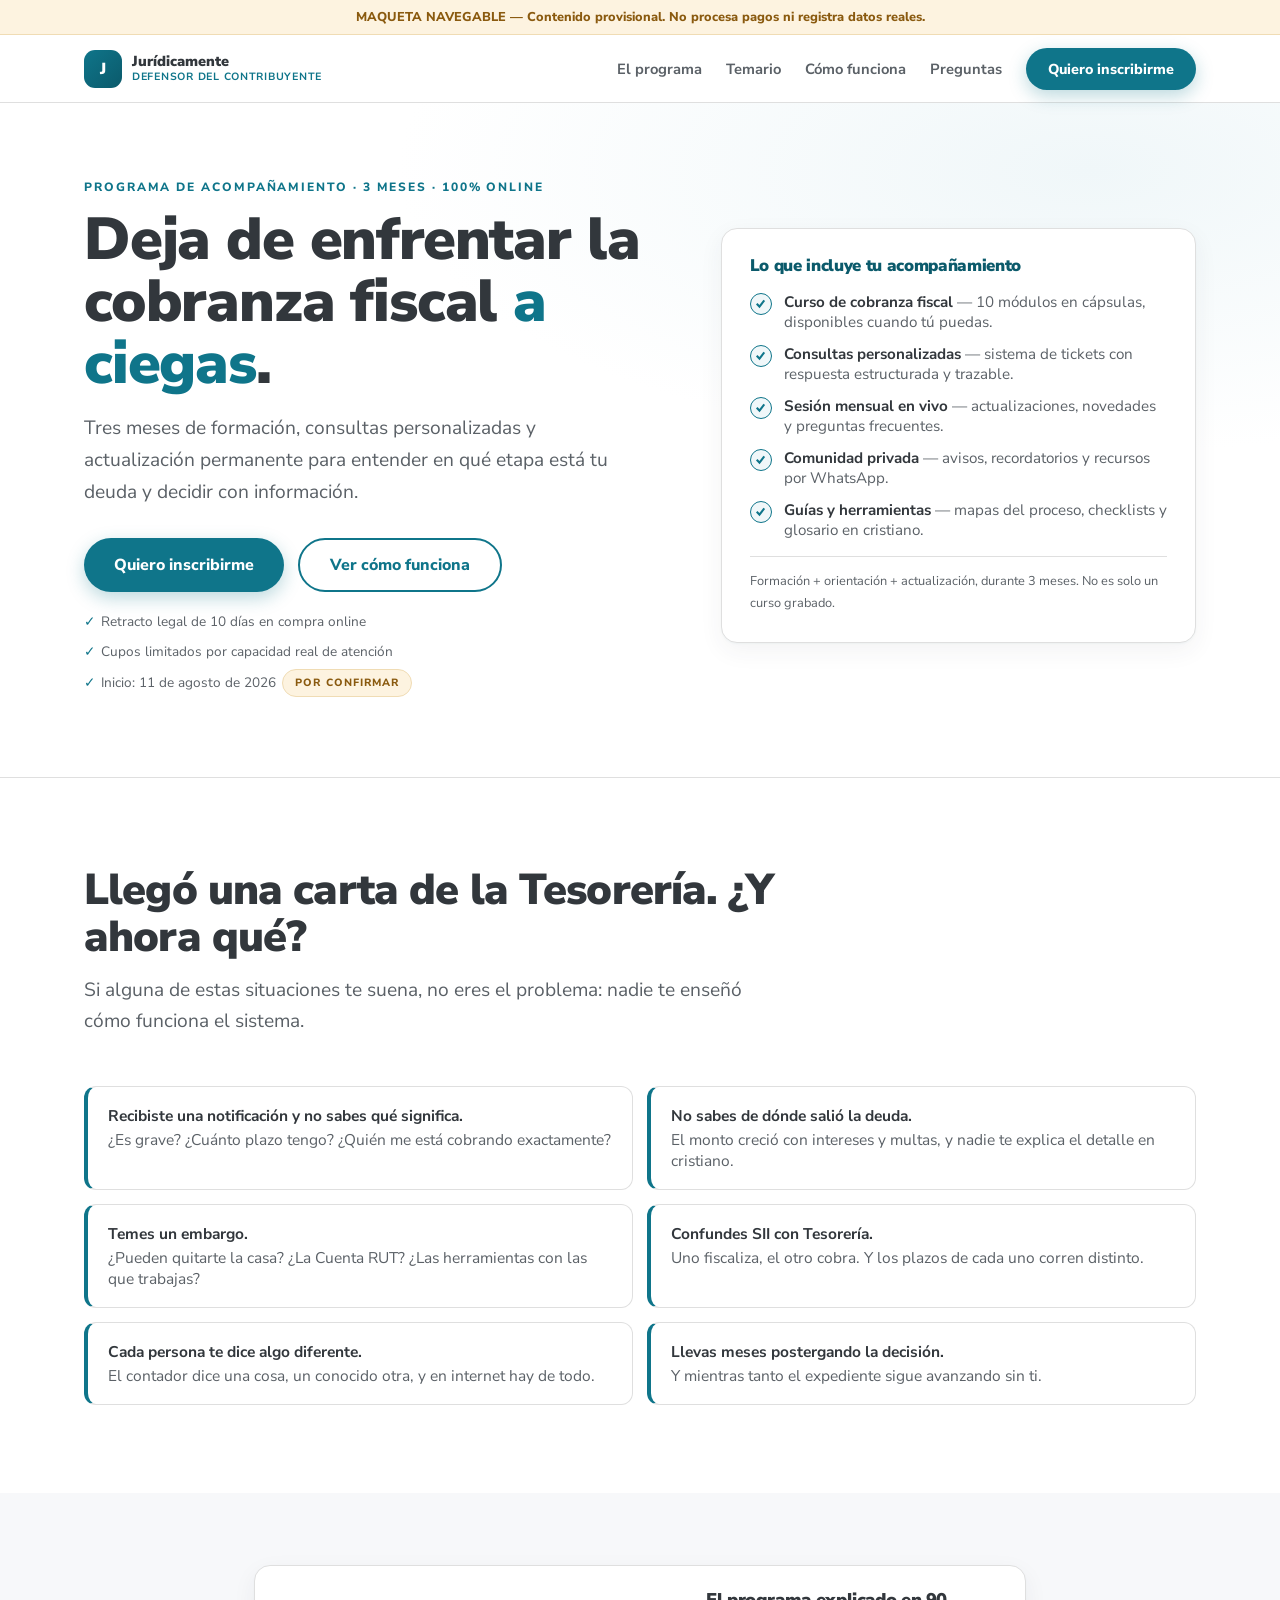
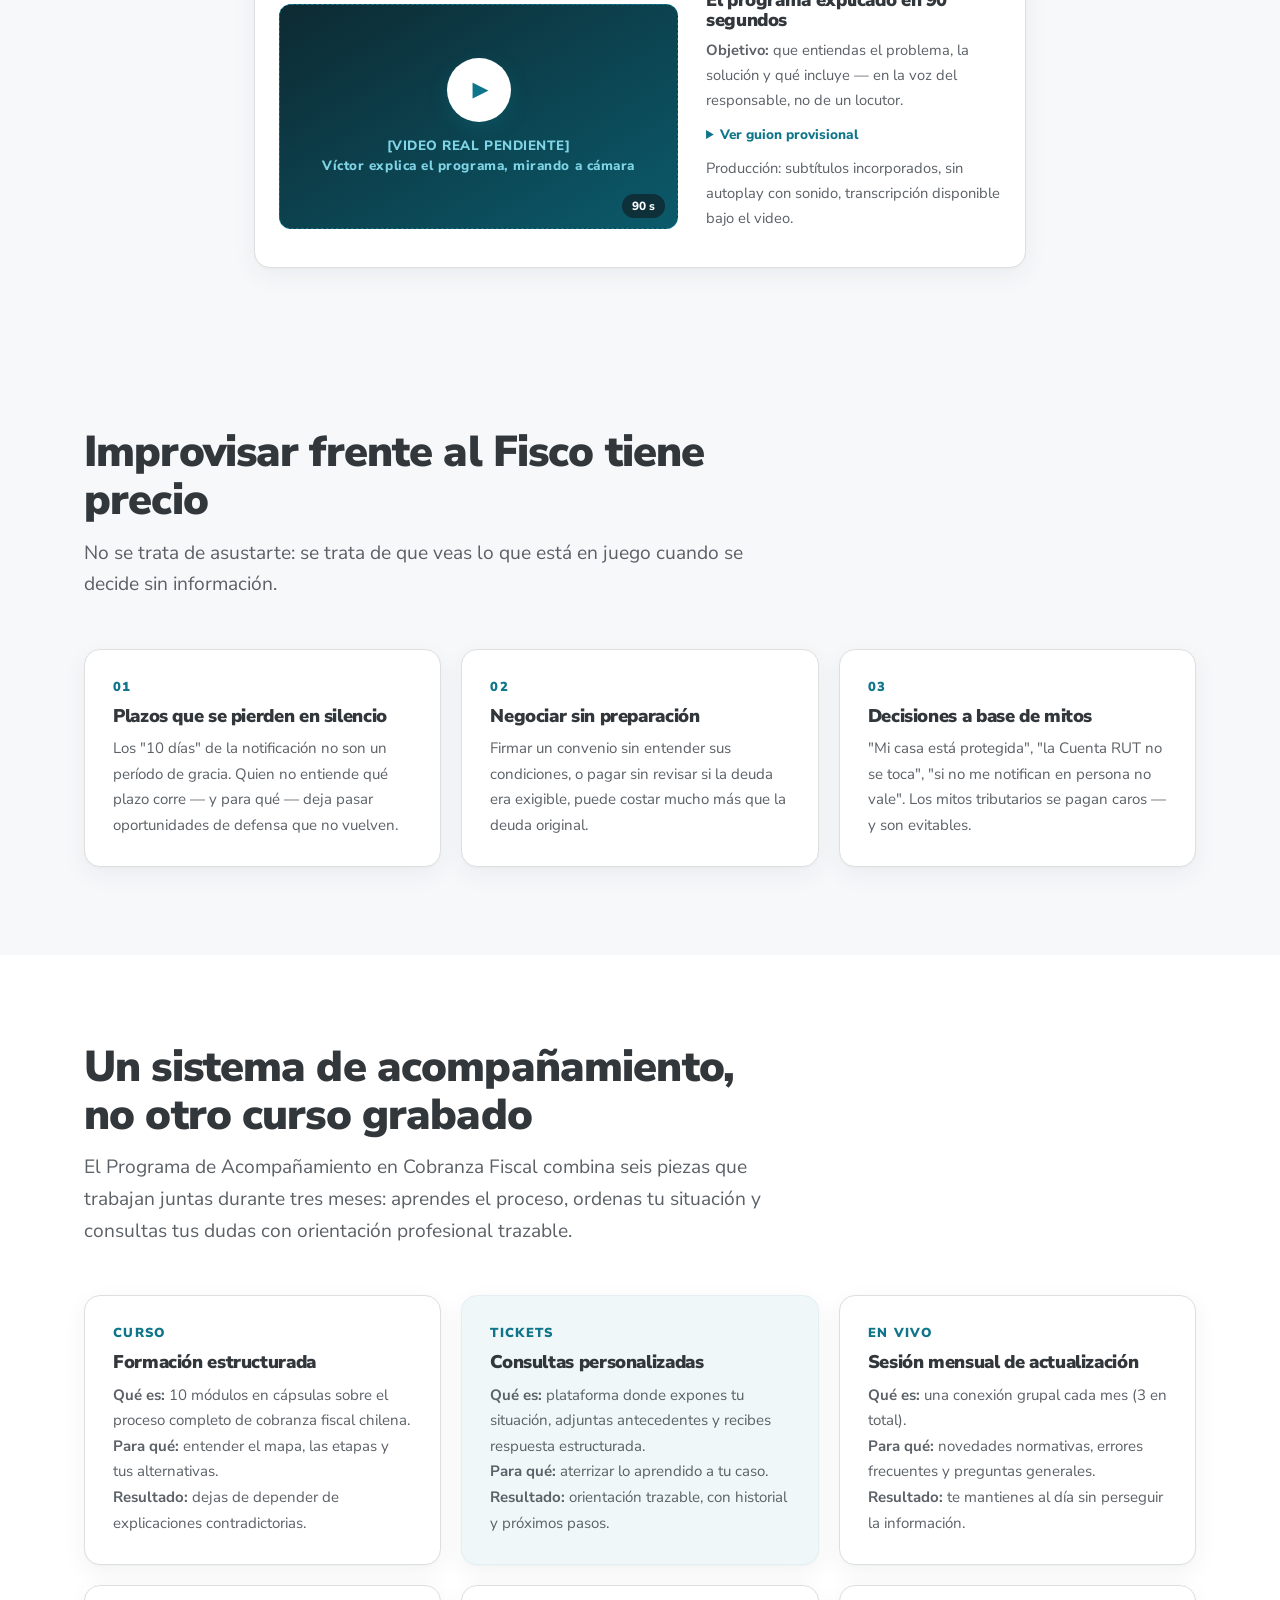
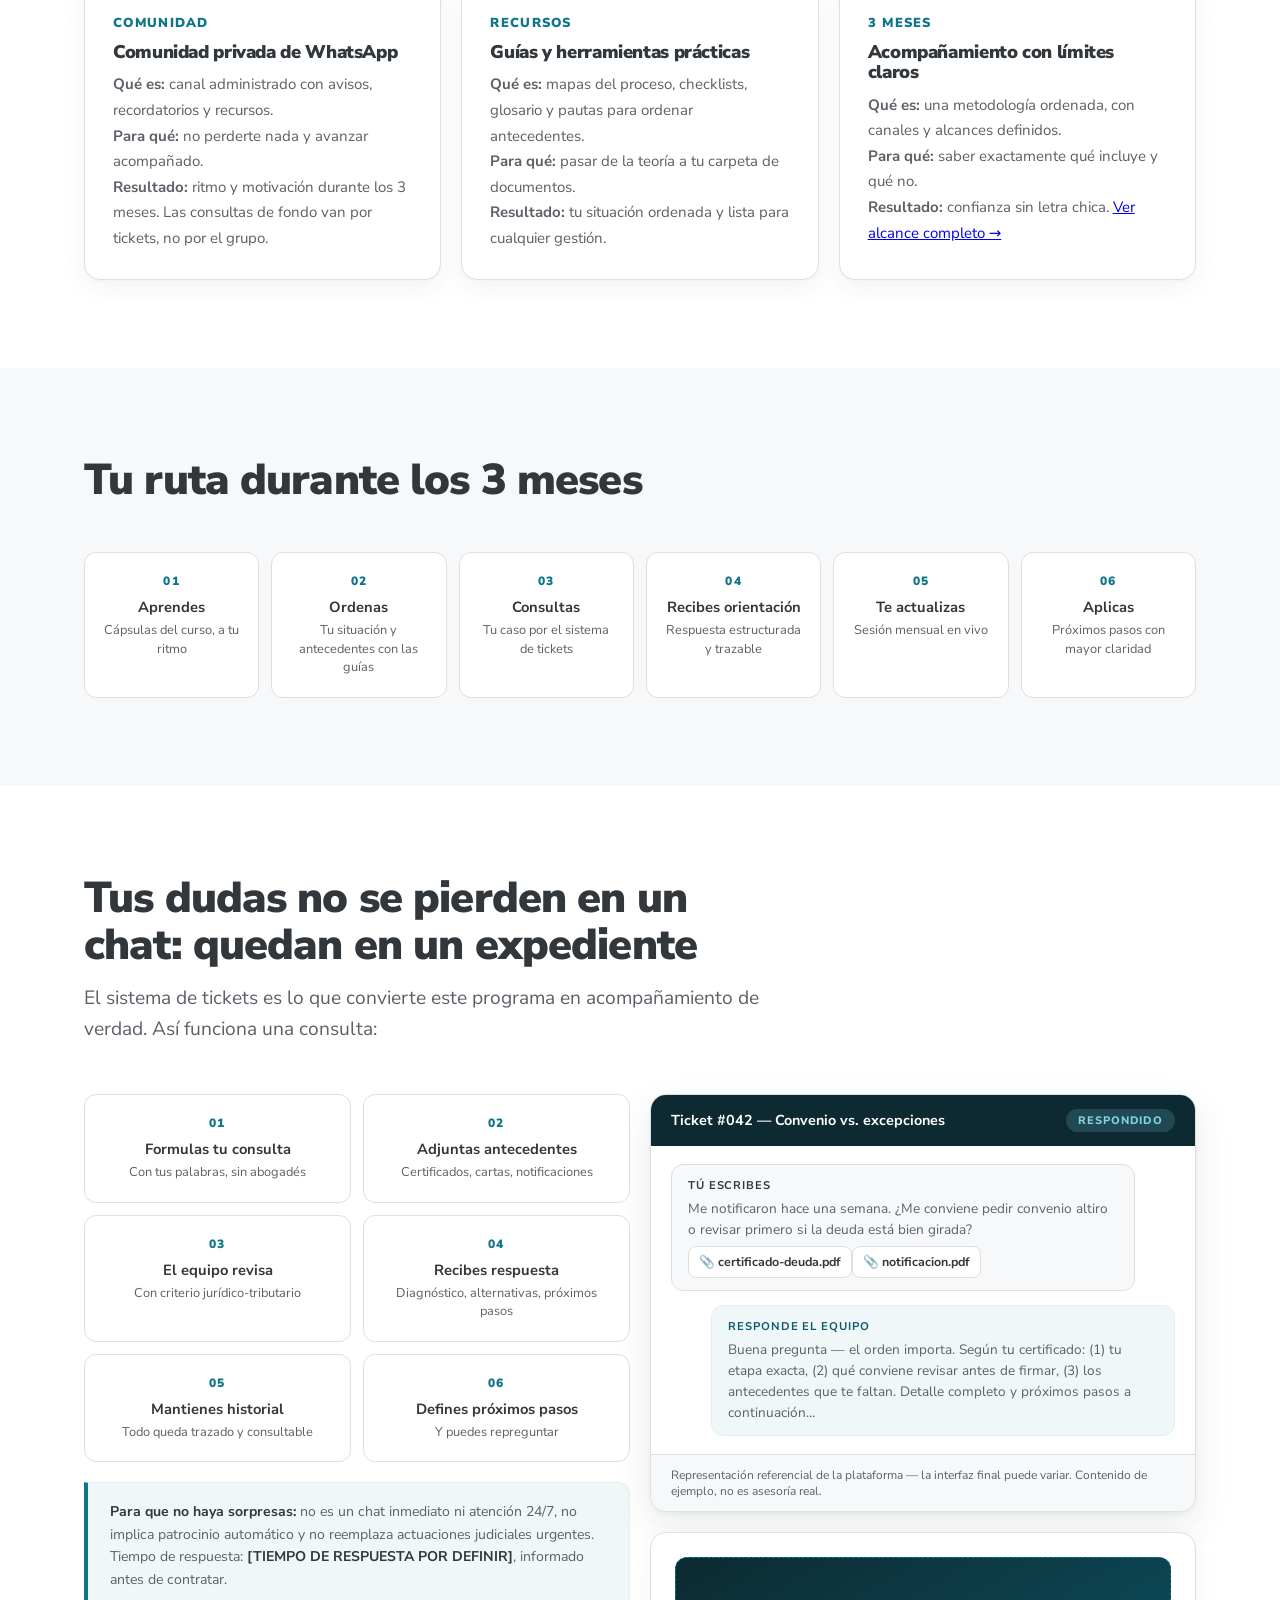
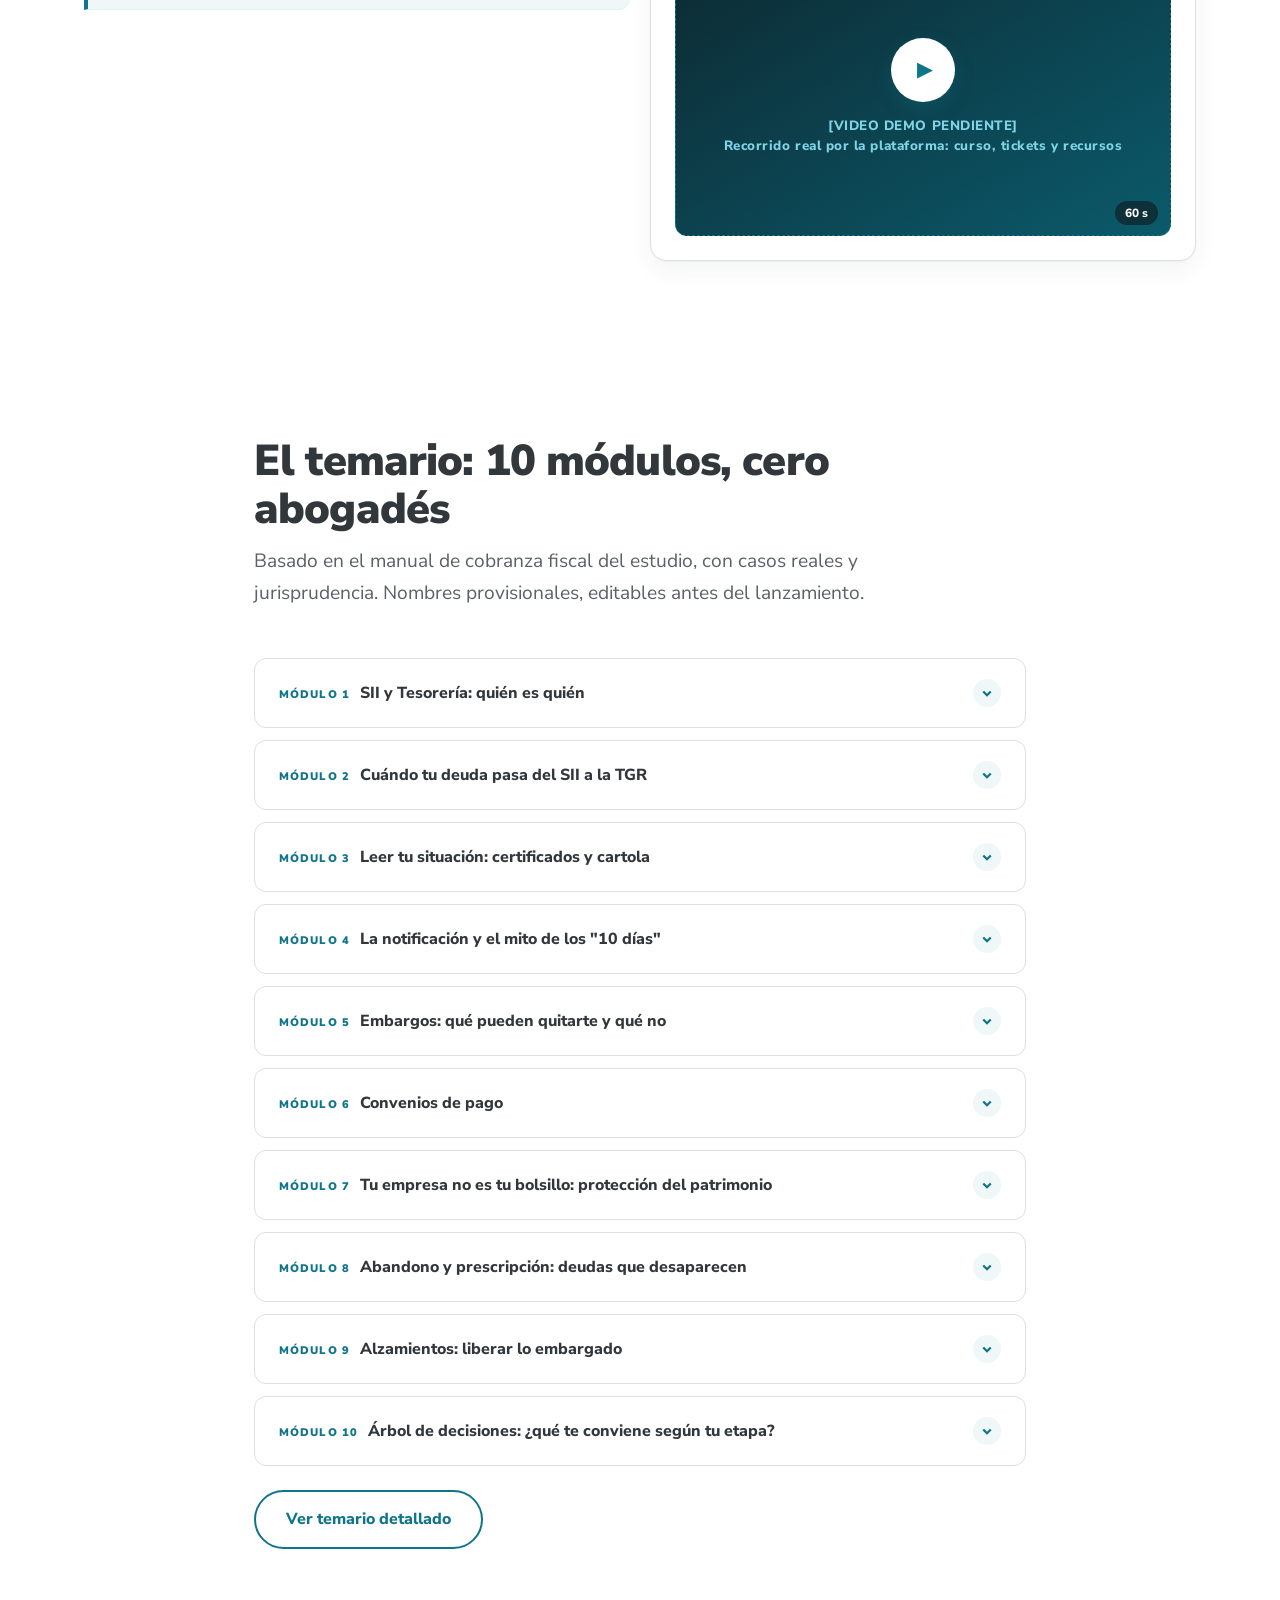
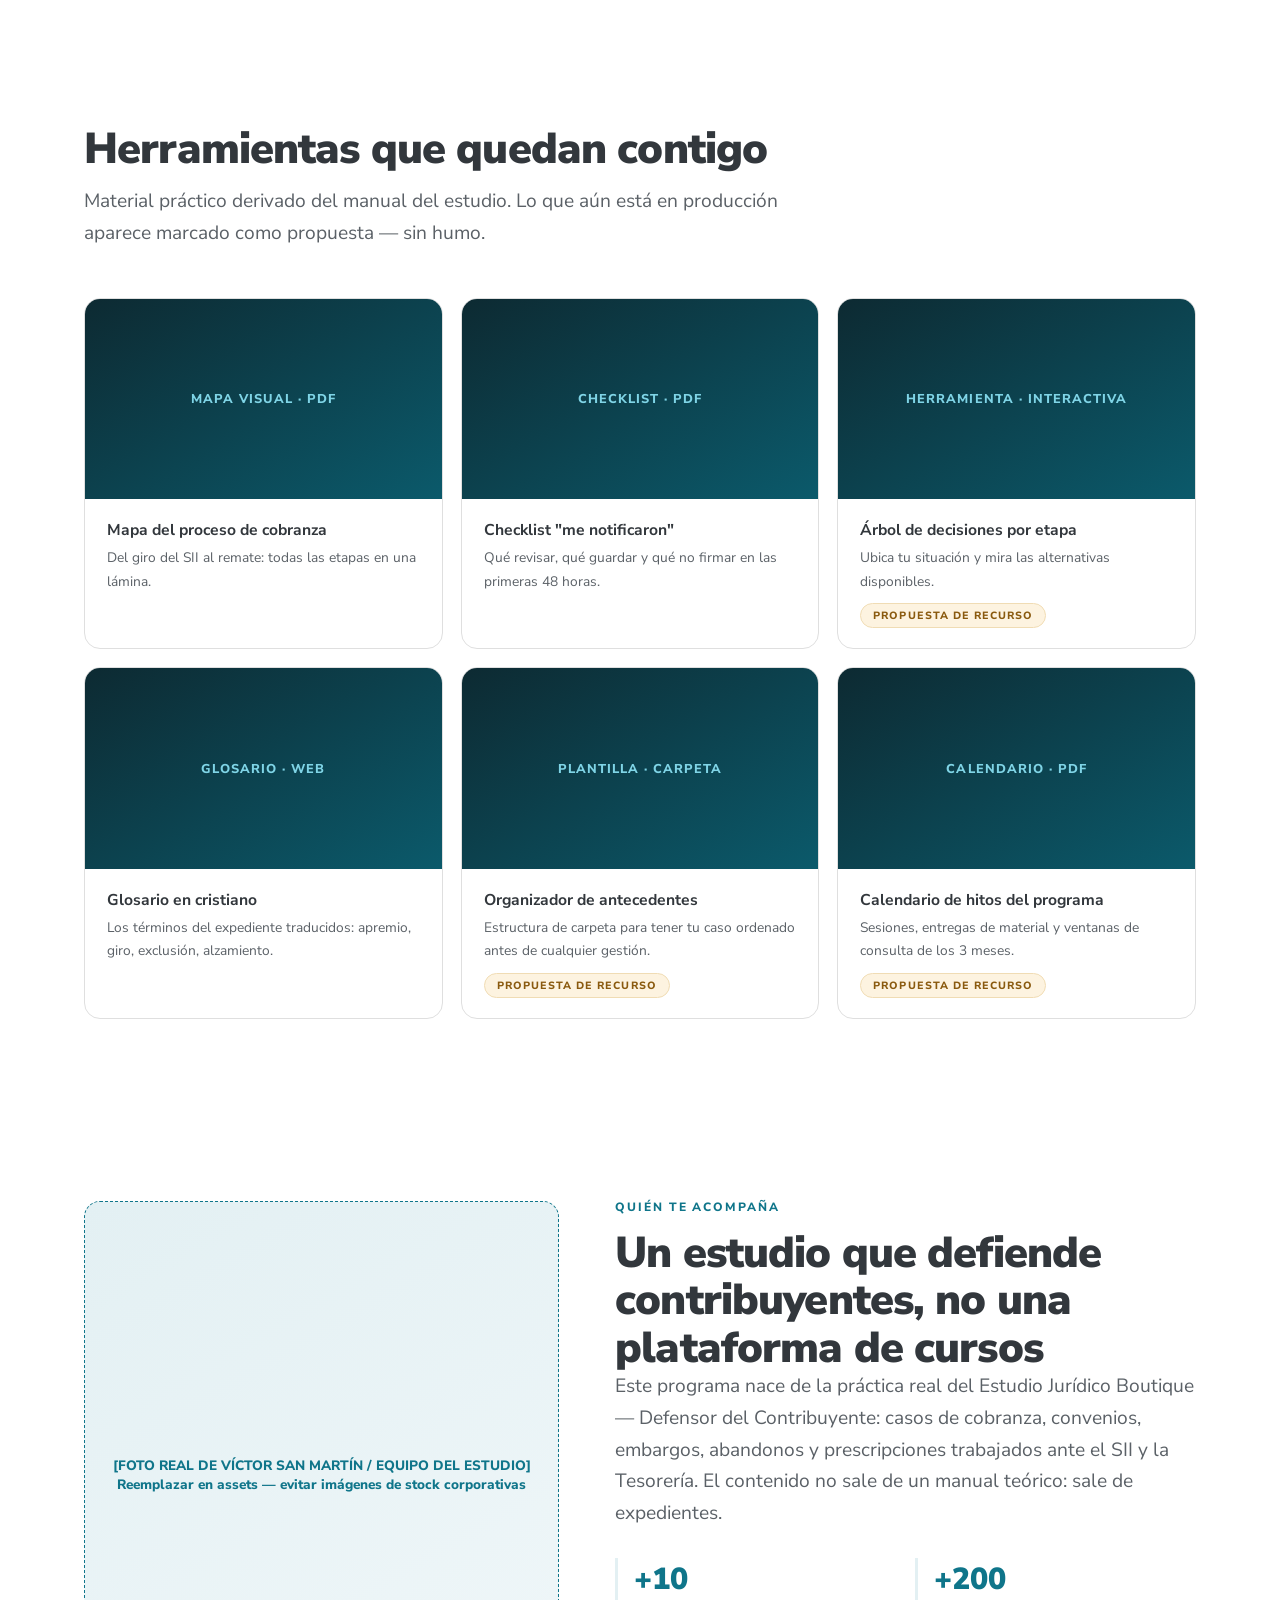
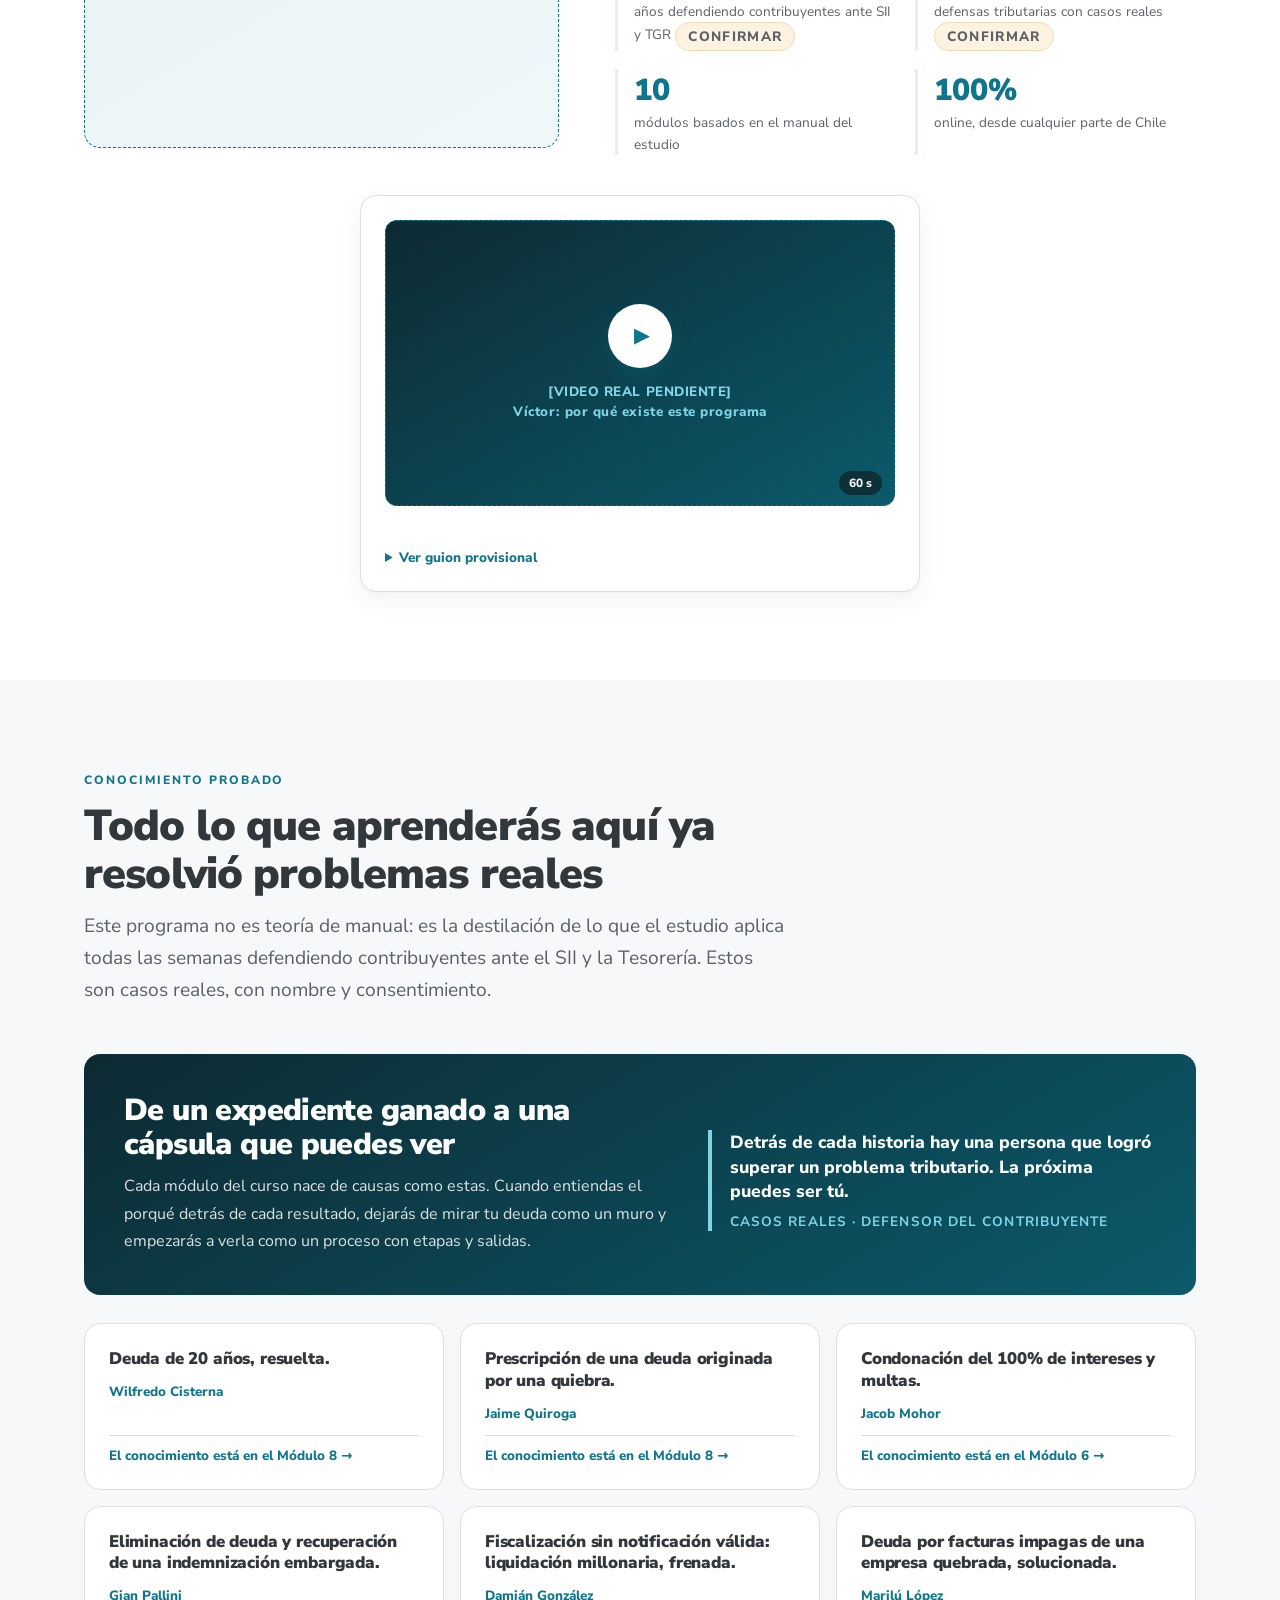
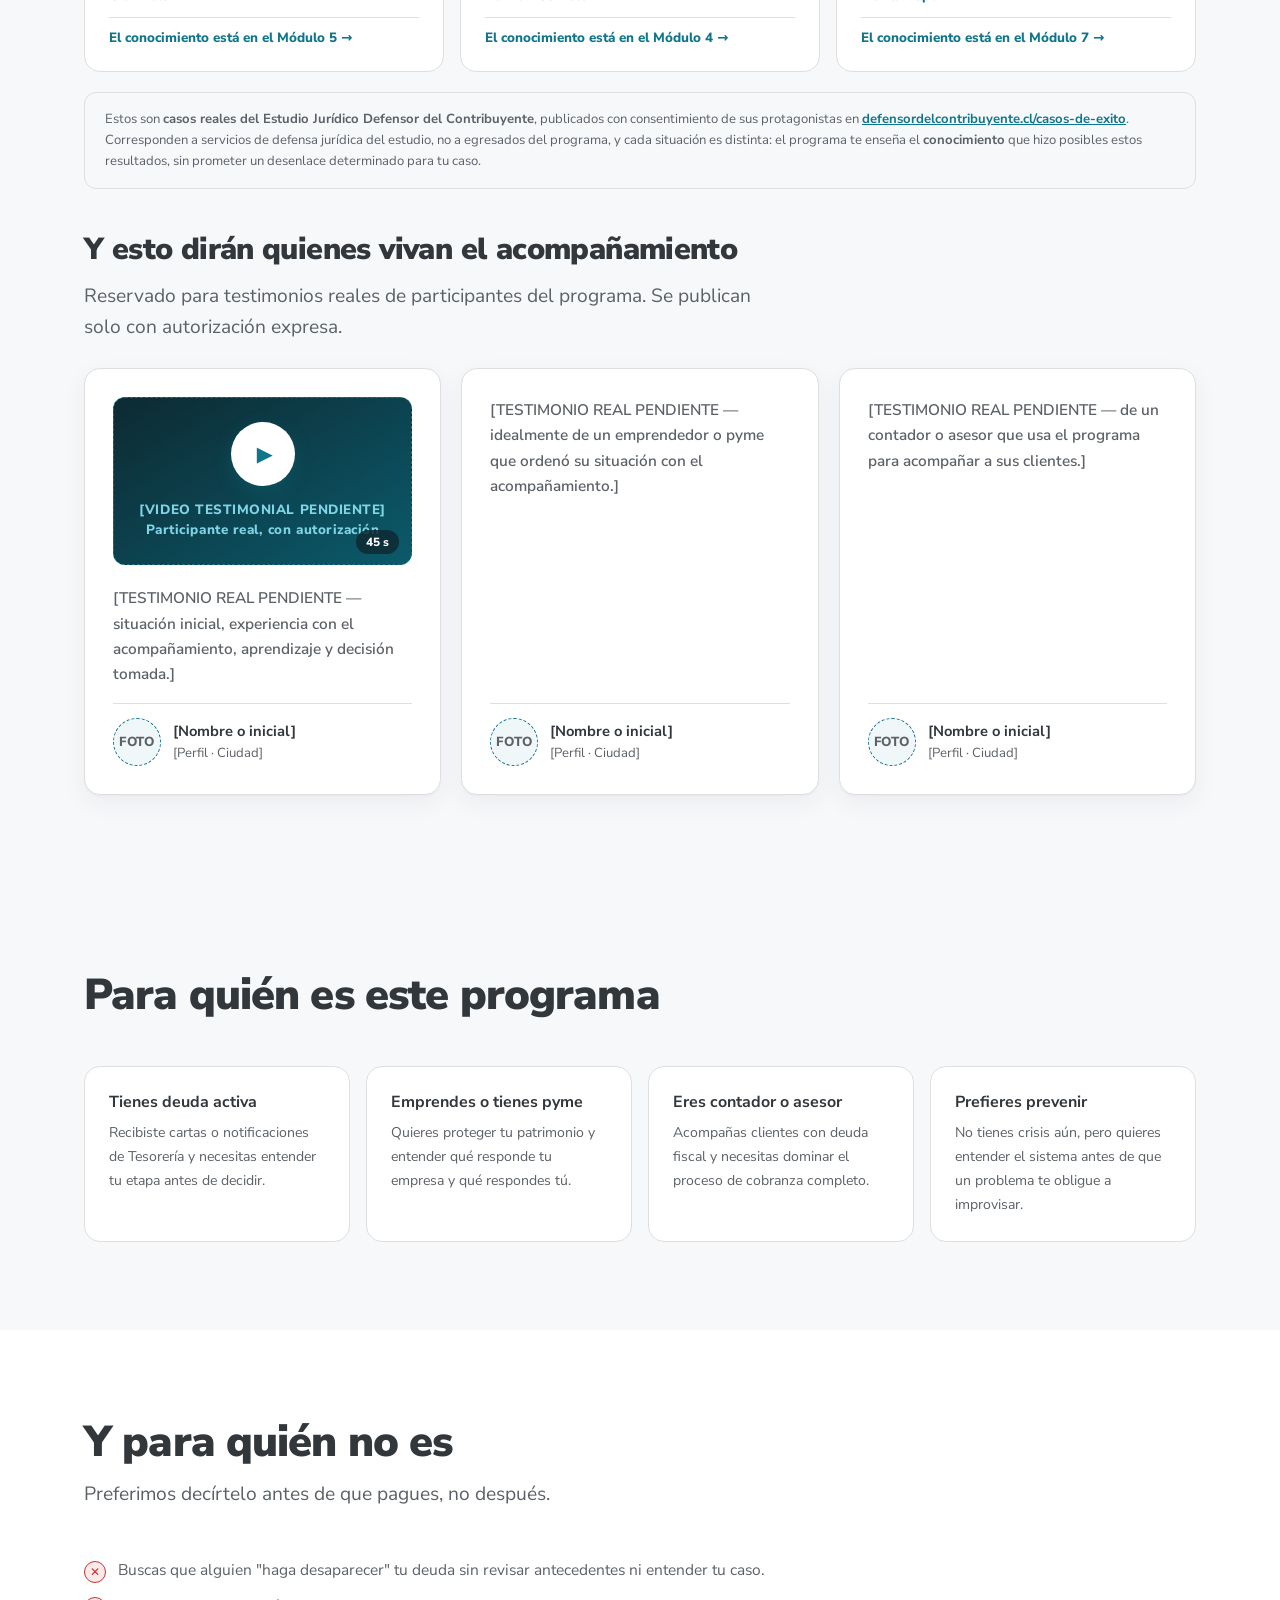
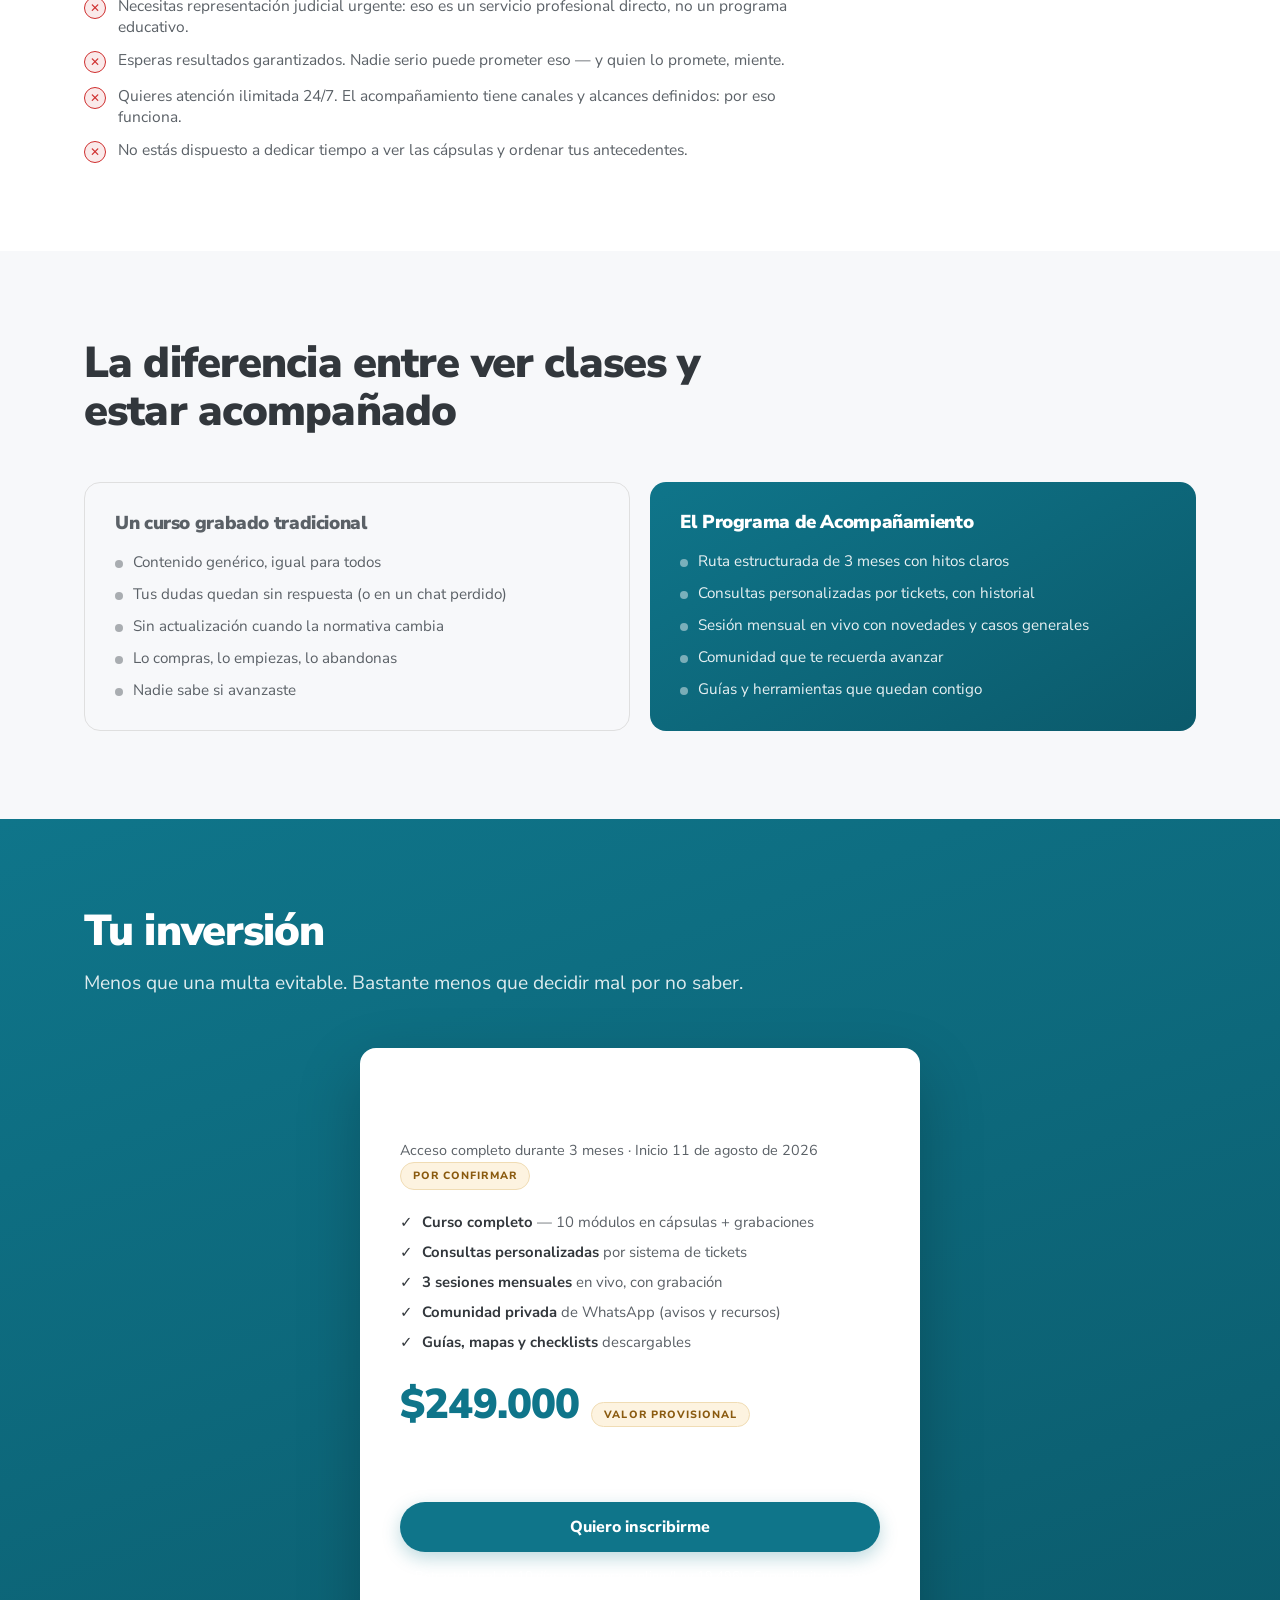
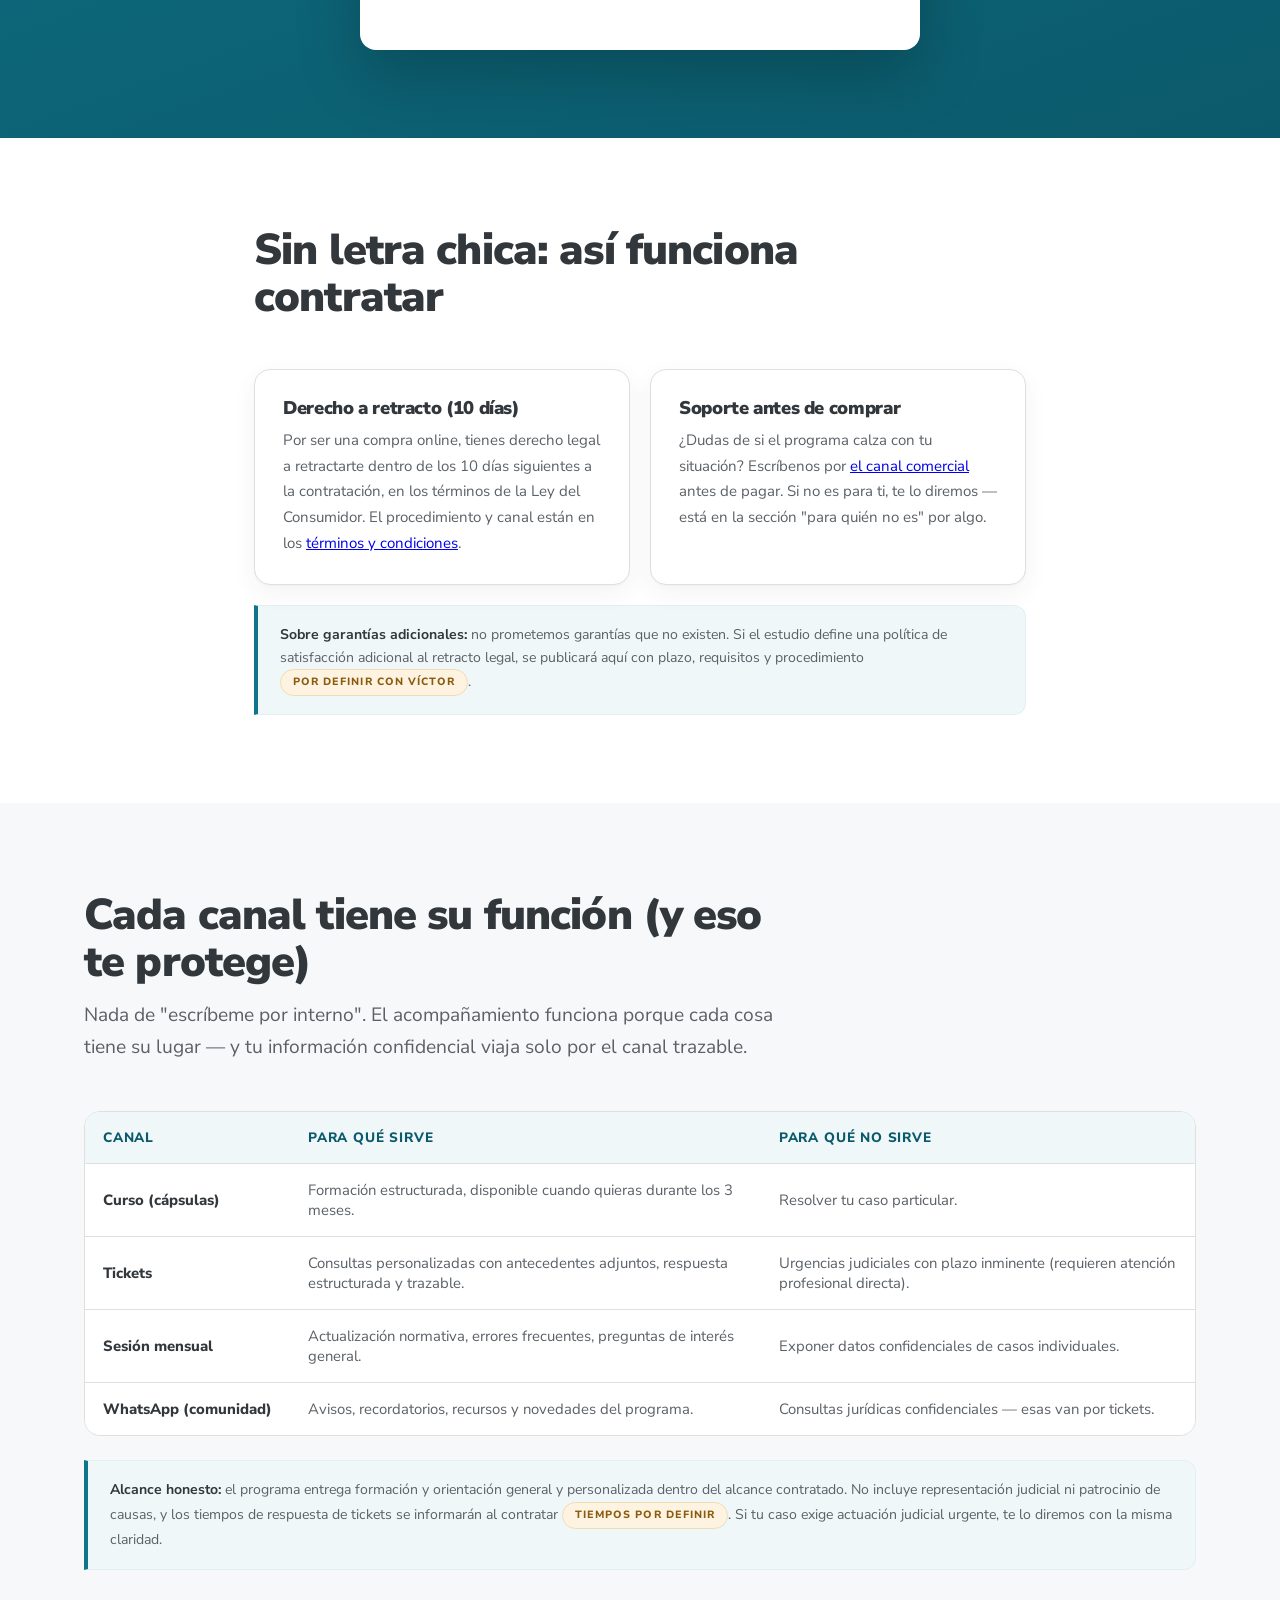
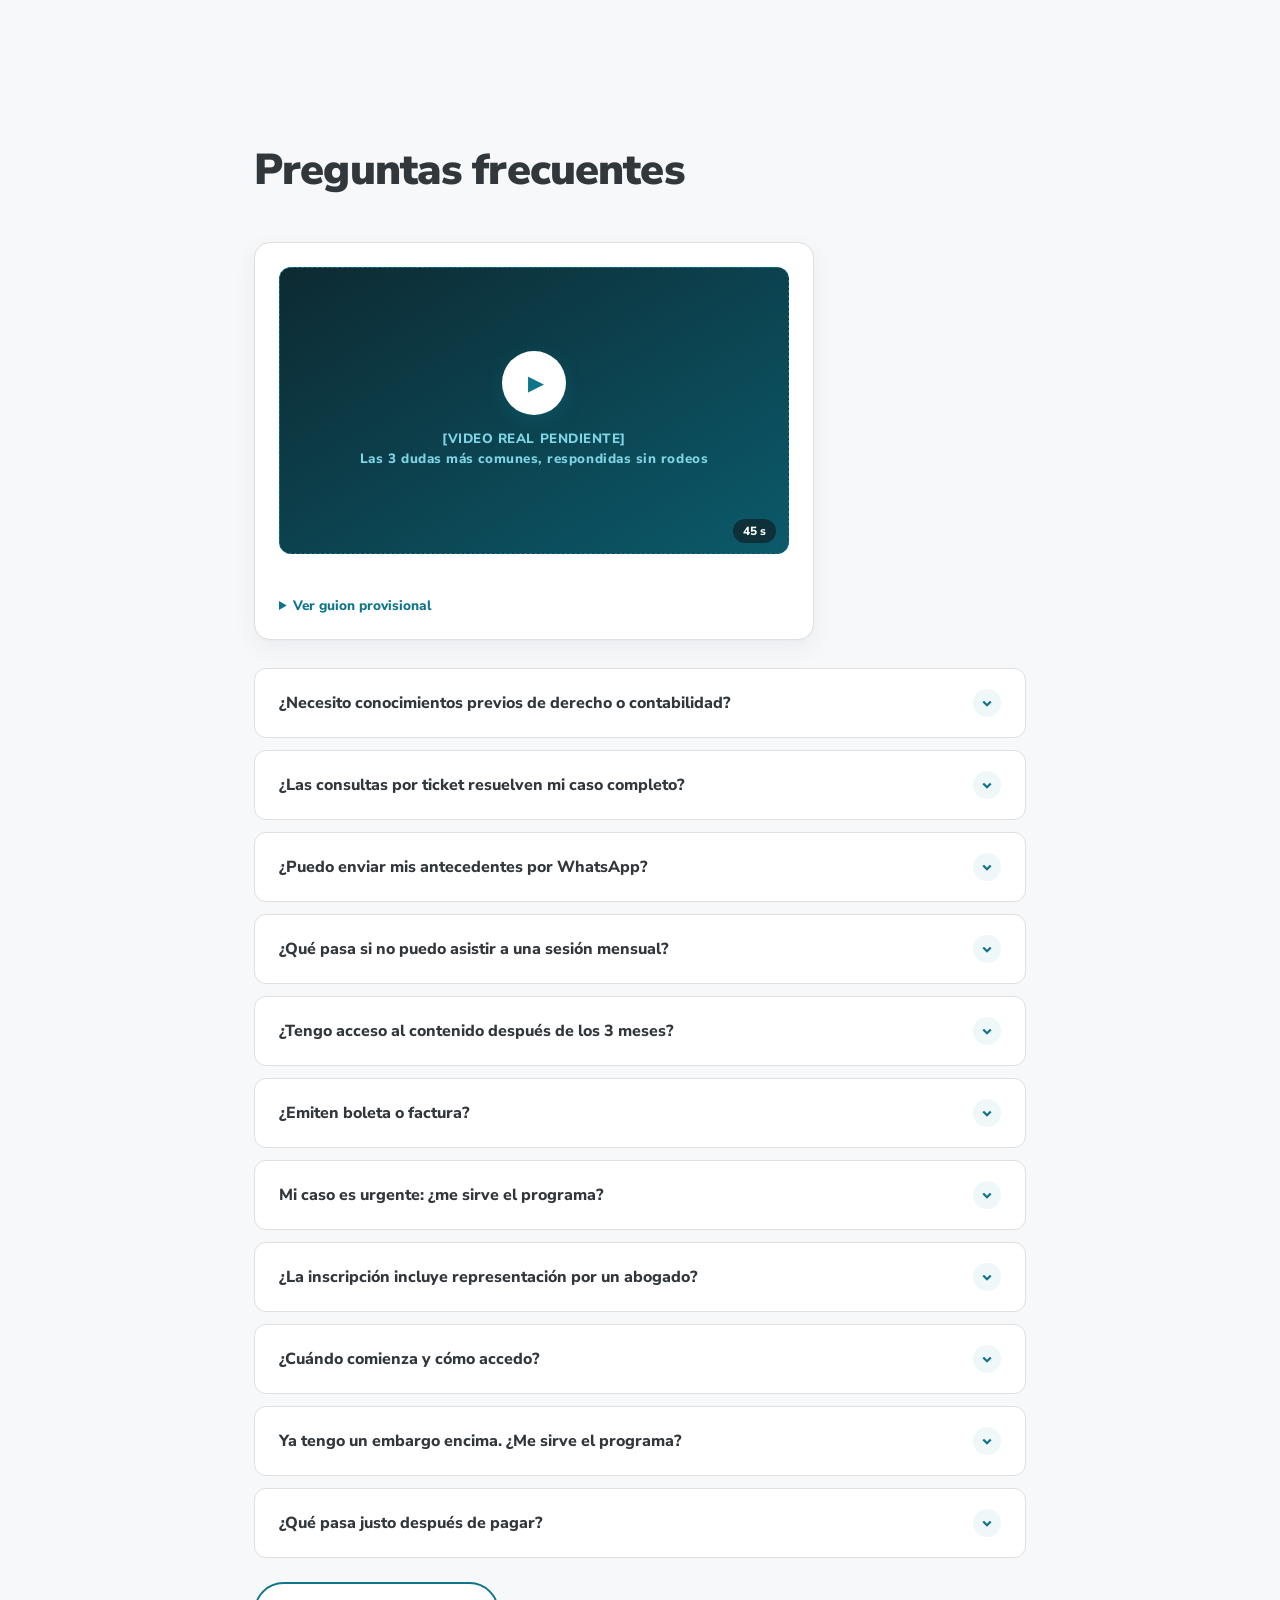
==== commit fab351bf: "V5 — testimonios: sección 'conocimiento probado' con casos reales del estudio (defensordelcontribuye" ====
--- a/index.html
+++ b/index.html
@@ -8,10 +8,17 @@
 <meta property="og:title" content="Programa de Acompañamiento en Cobranza Fiscal" />
 <meta property="og:description" content="Curso + consultas por tickets + sesiones mensuales + comunidad, durante 3 meses. Para contribuyentes que quieren entender su etapa y decidir con información." />
 <meta property="og:type" content="website" />
+<meta property="og:locale" content="es_CL" />
+<!-- og:image pendiente: usar imagen real del programa (1200x630) antes de publicar -->
+<meta name="twitter:card" content="summary_large_image" />
+<meta name="twitter:title" content="Programa de Acompañamiento en Cobranza Fiscal" />
+<meta name="twitter:description" content="3 meses de curso + consultas por tickets + sesiones en vivo + comunidad. Deja de decidir a ciegas frente a la Tesorería." />
 <link rel="canonical" href="https://curso.juridicamente.cl/" />
 <link rel="preconnect" href="https://fonts.googleapis.com" />
 <link rel="preconnect" href="https://fonts.gstatic.com" crossorigin />
 <link href="https://fonts.googleapis.com/css2?family=Nunito+Sans:opsz,wght@6..12,400;6..12,700;6..12,800;6..12,900&display=swap" rel="stylesheet" />
+<link rel="icon" href="data:image/svg+xml,%3Csvg xmlns='http://www.w3.org/2000/svg' viewBox='0 0 64 64'%3E%3Crect width='64' height='64' rx='14' fill='%230f758a'/%3E%3Ctext x='32' y='44' font-family='Arial,sans-serif' font-size='36' font-weight='900' fill='white' text-anchor='middle'%3EJ%3C/text%3E%3C/svg%3E" />
+<meta name="theme-color" content="#0f758a" />
 <link rel="stylesheet" href="assets/css/estilo.css" />
 <script type="application/ld+json">
 {
@@ -379,13 +386,71 @@
   </div>
 </section>
 
-<!-- ======= 11 · TESTIMONIOS ======= -->
-<!-- Usar SOLO testimonios reales y autorizados. Estructura sugerida: situación → experiencia → aprendizaje. -->
+<!-- ======= 11 · CONOCIMIENTO PROBADO + TESTIMONIOS ======= -->
+<!--
+  DOS CAPAS, honestidad ante todo:
+  A) CASOS REALES DEL ESTUDIO (públicos y con consentimiento en defensordelcontribuyente.cl/casos-de-exito).
+     Son resultados de litigios del estudio, NO de egresados del programa. Se usan como prueba de que el
+     CONOCIMIENTO que enseña el programa ya resolvió problemas reales. Cada caso se ancla al módulo que lo cubre.
+  B) TESTIMONIOS DE PARTICIPANTES DEL PROGRAMA: placeholders. Publicar solo con testimonios reales y autorizados.
+-->
 <section class="section section-alt" id="testimonios">
   <div class="container">
     <div class="section-head" data-reveal>
-      <h2 class="display-md">Lo que dicen quienes ya no improvisan</h2>
-      <p class="lead">Cada situación tributaria es distinta; estos testimonios reflejan experiencias individuales.</p>
+      <span class="eyebrow">Conocimiento probado</span>
+      <h2 class="display-md">Todo lo que aprenderás aquí ya resolvió problemas reales</h2>
+      <p class="lead">Este programa no es teoría de manual: es la destilación de lo que el estudio aplica todas las semanas defendiendo contribuyentes ante el SII y la Tesorería. Estos son casos reales, con nombre y consentimiento.</p>
+    </div>
+
+    <div class="proof-band" data-reveal>
+      <div>
+        <h2 class="display-sm">De un expediente ganado a una cápsula que puedes ver</h2>
+        <p>Cada módulo del curso nace de causas como estas. Cuando entiendas el porqué detrás de cada resultado, dejarás de mirar tu deuda como un muro y empezarás a verla como un proceso con etapas y salidas.</p>
+      </div>
+      <p class="proof-quote">Detrás de cada historia hay una persona que logró superar un problema tributario. La próxima puedes ser tú.<span>Casos reales · Defensor del Contribuyente</span></p>
+    </div>
+
+    <div class="proof-grid">
+      <article class="proof-case" data-reveal>
+        <span class="proof-result">Deuda de 20 años, resuelta.</span>
+        <span class="proof-name">Wilfredo Cisterna</span>
+        <a class="proof-link" href="temario.html">El conocimiento está en el Módulo 8 →</a>
+      </article>
+      <article class="proof-case" data-reveal style="--d:.06s">
+        <span class="proof-result">Prescripción de una deuda originada por una quiebra.</span>
+        <span class="proof-name">Jaime Quiroga</span>
+        <a class="proof-link" href="temario.html">El conocimiento está en el Módulo 8 →</a>
+      </article>
+      <article class="proof-case" data-reveal style="--d:.12s">
+        <span class="proof-result">Condonación del 100% de intereses y multas.</span>
+        <span class="proof-name">Jacob Mohor</span>
+        <a class="proof-link" href="temario.html">El conocimiento está en el Módulo 6 →</a>
+      </article>
+      <article class="proof-case" data-reveal>
+        <span class="proof-result">Eliminación de deuda y recuperación de una indemnización embargada.</span>
+        <span class="proof-name">Gian Pallini</span>
+        <a class="proof-link" href="temario.html">El conocimiento está en el Módulo 5 →</a>
+      </article>
+      <article class="proof-case" data-reveal style="--d:.06s">
+        <span class="proof-result">Fiscalización sin notificación válida: liquidación millonaria, frenada.</span>
+        <span class="proof-name">Damián González</span>
+        <a class="proof-link" href="temario.html">El conocimiento está en el Módulo 4 →</a>
+      </article>
+      <article class="proof-case" data-reveal style="--d:.12s">
+        <span class="proof-result">Deuda por facturas impagas de una empresa quebrada, solucionada.</span>
+        <span class="proof-name">Marilú López</span>
+        <a class="proof-link" href="temario.html">El conocimiento está en el Módulo 7 →</a>
+      </article>
+    </div>
+
+    <p class="proof-note" data-reveal>
+      Estos son <b>casos reales del Estudio Jurídico Defensor del Contribuyente</b>, publicados con consentimiento de sus protagonistas en <a href="https://defensordelcontribuyente.cl/casos-de-exito/" target="_blank" rel="noopener">defensordelcontribuyente.cl/casos-de-exito</a>. Corresponden a servicios de defensa jurídica del estudio, no a egresados del programa, y cada situación es distinta: el programa te enseña el <b>conocimiento</b> que hizo posibles estos resultados, sin prometer un desenlace determinado para tu caso.
+    </p>
+
+    <!-- Testimonios de participantes del propio programa (pendientes) -->
+    <div class="section-head testi-subhead" data-reveal>
+      <h2 class="display-sm">Y esto dirán quienes vivan el acompañamiento</h2>
+      <p class="lead">Reservado para testimonios reales de participantes del programa. Se publican solo con autorización expresa.</p>
     </div>
     <div class="grid-3">
       <article class="card testi" data-reveal>
@@ -490,7 +555,7 @@
         <li><b>✓</b><span><b>Guías, mapas y checklists</b> descargables</span></li>
       </ul>
       <div class="price-row">
-        <span class="price nums" data-evt="precio_visto">$249.000</span>
+        <span class="price nums" data-evt="price_view">$249.000</span>
         <span class="badge-prov">valor provisional</span>
       </div>
       <p class="price-note">CLP, impuestos incluidos · Medios y modalidades de pago (cuotas) por confirmar al integrar la pasarela.</p>
--- a/assets/css/estilo.css
+++ b/assets/css/estilo.css
@@ -111,7 +111,7 @@
 .logo-text span { display: block; font-size: 10.5px; font-weight: 700; letter-spacing: .07em; text-transform: uppercase; color: var(--brand); }
 
 .nav { display: flex; align-items: center; gap: 24px; }
-.nav a:not(.btn) { font-size: .92rem; font-weight: 700; text-decoration: none; color: var(--ink-soft); transition: color .2s; }
+.nav a:not(.btn) { font-size: .92rem; font-weight: 700; text-decoration: none; color: var(--ink-soft); transition: color .2s; white-space: nowrap; }
 .nav a:not(.btn):hover, .nav a[aria-current="page"] { color: var(--brand); }
 .nav .btn { padding: 10px 22px; font-size: .9rem; min-height: 42px; }
 
@@ -273,6 +273,44 @@
 .authority-stats b { display: block; font-size: 1.9rem; font-weight: 900; color: var(--brand); }
 .authority-stats span { font-size: .85rem; color: var(--ink-soft); }
 
+/* ---------- Conocimiento probado (casos reales del estudio) ---------- */
+.proof-band {
+  background: linear-gradient(150deg, var(--brand-deep), var(--brand-dark));
+  color: #fff; border-radius: var(--radius-card); padding: 40px; margin-bottom: 28px;
+  display: grid; grid-template-columns: 1.1fr .9fr; gap: 36px; align-items: center;
+}
+.proof-band h2 { color: #fff; }
+.proof-band p { color: rgba(255,255,255,.85); margin-top: 12px; }
+.proof-band .proof-quote {
+  font-size: 1.1rem; font-weight: 800; line-height: 1.4; border-left: 4px solid #7fd4e6;
+  padding-left: 18px; color: #fff;
+}
+.proof-band .proof-quote span { display: block; margin-top: 8px; font-size: .85rem; font-weight: 700; color: #7fd4e6; text-transform: uppercase; letter-spacing: .08em; }
+
+.proof-grid { display: grid; grid-template-columns: repeat(3, 1fr); gap: 16px; }
+.proof-case {
+  background: #fff; border: 1px solid var(--separator); border-radius: var(--radius-card);
+  padding: 24px; display: flex; flex-direction: column; gap: 12px;
+  transition: transform .3s var(--ease), box-shadow .3s var(--ease);
+}
+.proof-case:hover { transform: translateY(-4px); box-shadow: var(--shadow-card-hover); }
+.proof-result { font-size: 1.05rem; font-weight: 900; color: var(--ink); line-height: 1.3; letter-spacing: -0.01em; }
+.proof-case .proof-name { font-size: .84rem; font-weight: 800; color: var(--brand); }
+.proof-link {
+  margin-top: auto; padding-top: 10px; font-size: .84rem; font-weight: 800;
+  color: var(--brand); text-decoration: none; display: inline-flex; align-items: center; gap: 6px;
+  border-top: 1px solid var(--separator);
+}
+.proof-link:hover { gap: 10px; }
+.proof-link { transition: gap .2s var(--ease); }
+.proof-note {
+  margin-top: 20px; font-size: .82rem; color: var(--ink-soft); line-height: 1.6;
+  background: var(--surface-alt); border: 1px solid var(--separator); border-radius: var(--radius-soft);
+  padding: 16px 20px;
+}
+.proof-note a { color: var(--brand); font-weight: 700; }
+.testi-subhead { margin: 44px 0 24px; }
+
 /* ---------- Testimonios ---------- */
 .testi { display: flex; flex-direction: column; gap: 16px; }
 .testi blockquote { font-size: .96rem; line-height: 1.65; color: var(--ink-soft); font-weight: 600; }
@@ -489,21 +527,17 @@
 @media (max-width: 1024px) {
   .hero-grid { grid-template-columns: 1fr; gap: 40px; }
   .video-block { grid-template-columns: 1fr; }
-  .grid-3, .resources { grid-template-columns: 1fr 1fr; }
+  .grid-3, .resources, .proof-grid { grid-template-columns: 1fr 1fr; }
   .profiles { grid-template-columns: 1fr 1fr; }
+  .proof-band { grid-template-columns: 1fr; gap: 24px; padding: 32px; }
   .flow { grid-template-columns: repeat(3, 1fr); }
   .authority { grid-template-columns: 1fr; gap: 36px; }
   .checkout-grid { grid-template-columns: 1fr; }
   .order-summary { position: static; }
 }
-@media (max-width: 700px) {
-  .section { padding: 64px 0; }
-  .grid-2, .grid-3, .resources, .profiles, .versus, .pain-list { grid-template-columns: 1fr; }
-  .flow { grid-template-columns: 1fr 1fr; }
-  .footer-grid { grid-template-columns: 1fr; gap: 32px; }
-  .sticky-cta { display: flex; }
-  body { padding-bottom: 68px; } /* espacio para la barra CTA móvil */
-
+/* El menú colapsa a hamburguesa antes que las grillas: entre 700 y 860px
+   los 5 enlaces + CTA ya no caben en una línea sin quebrar etiquetas. */
+@media (max-width: 860px) {
   .menu-toggle { display: block; }
   .nav {
     position: fixed; inset: 0; top: var(--header-h); background: rgba(255,255,255,.98);
@@ -513,3 +547,12 @@
   body.menu-open .nav { opacity: 1; pointer-events: auto; }
   .nav a:not(.btn) { font-size: 1.2rem; font-weight: 800; color: var(--ink); }
 }
+
+@media (max-width: 700px) {
+  .section { padding: 64px 0; }
+  .grid-2, .grid-3, .resources, .profiles, .versus, .pain-list, .proof-grid { grid-template-columns: 1fr; }
+  .flow { grid-template-columns: 1fr 1fr; }
+  .footer-grid { grid-template-columns: 1fr; gap: 32px; }
+  .sticky-cta { display: flex; }
+  body { padding-bottom: 68px; } /* espacio para la barra CTA móvil */
+}
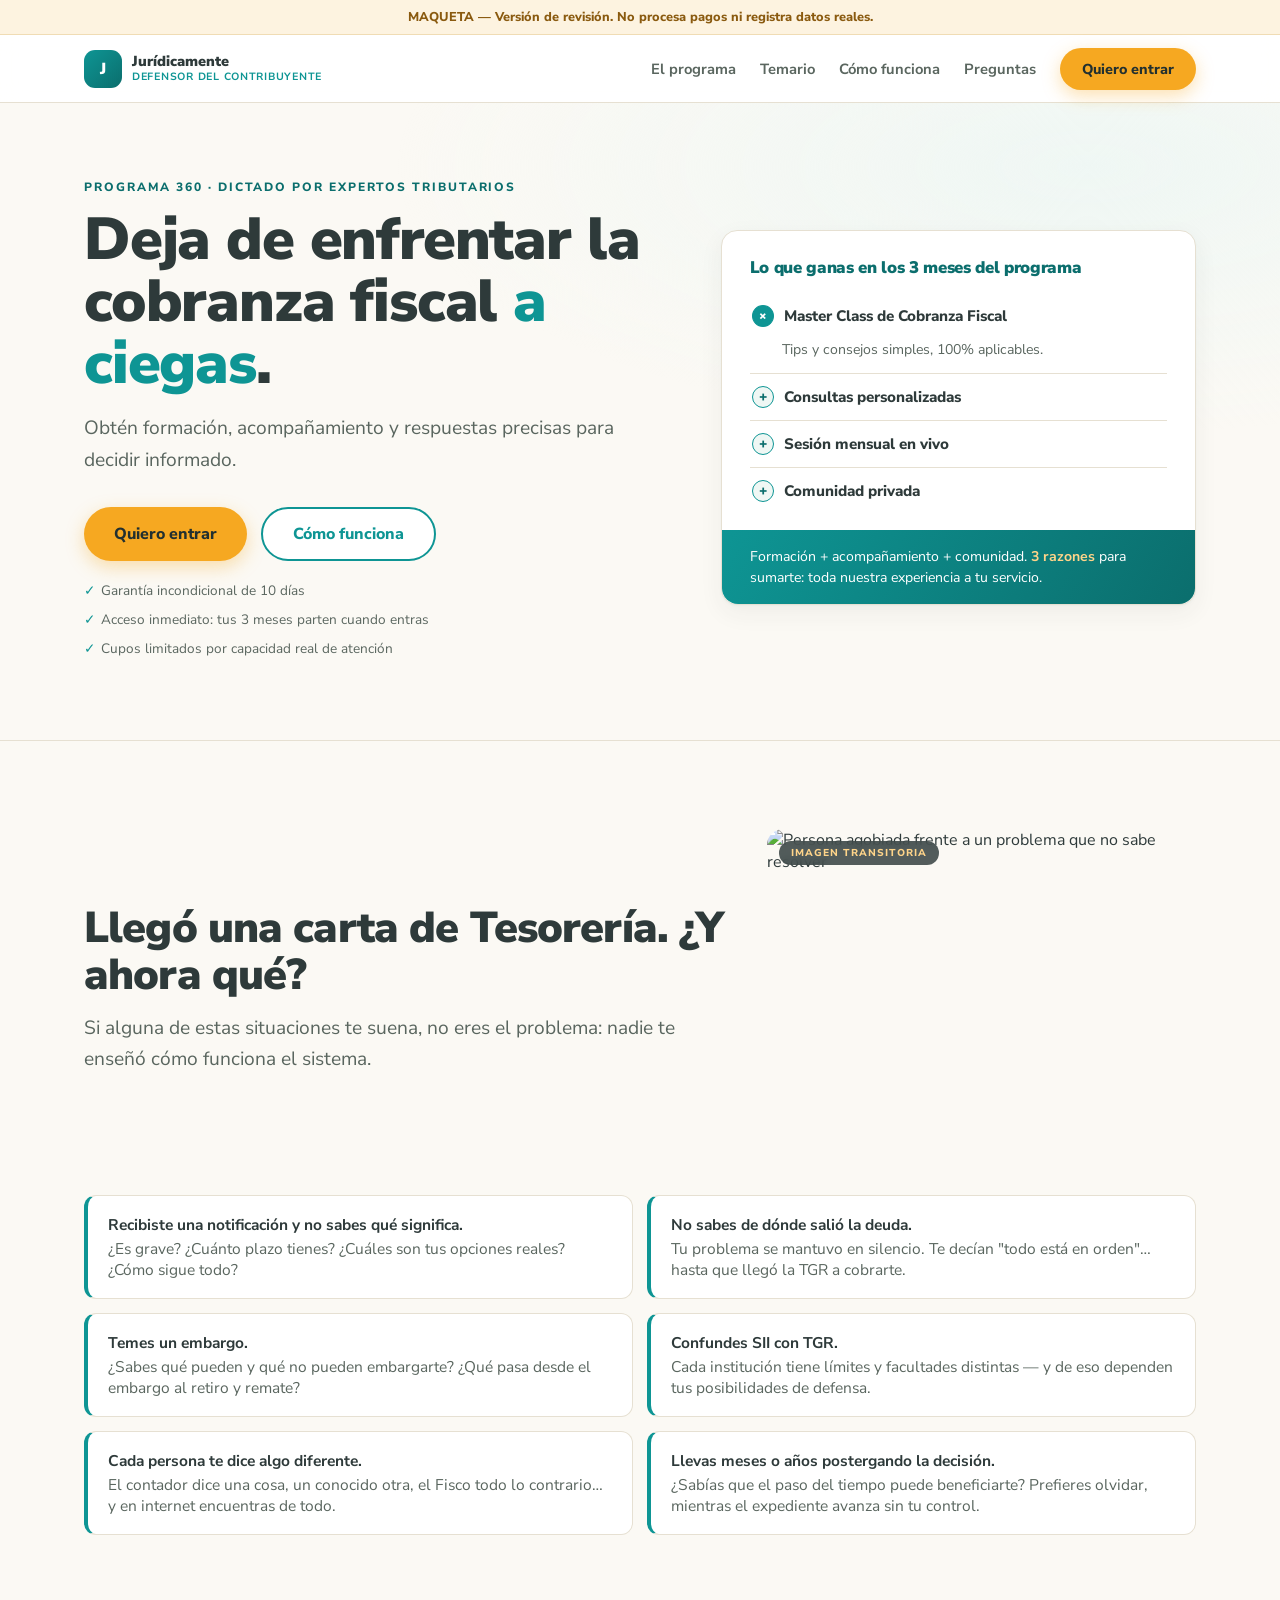
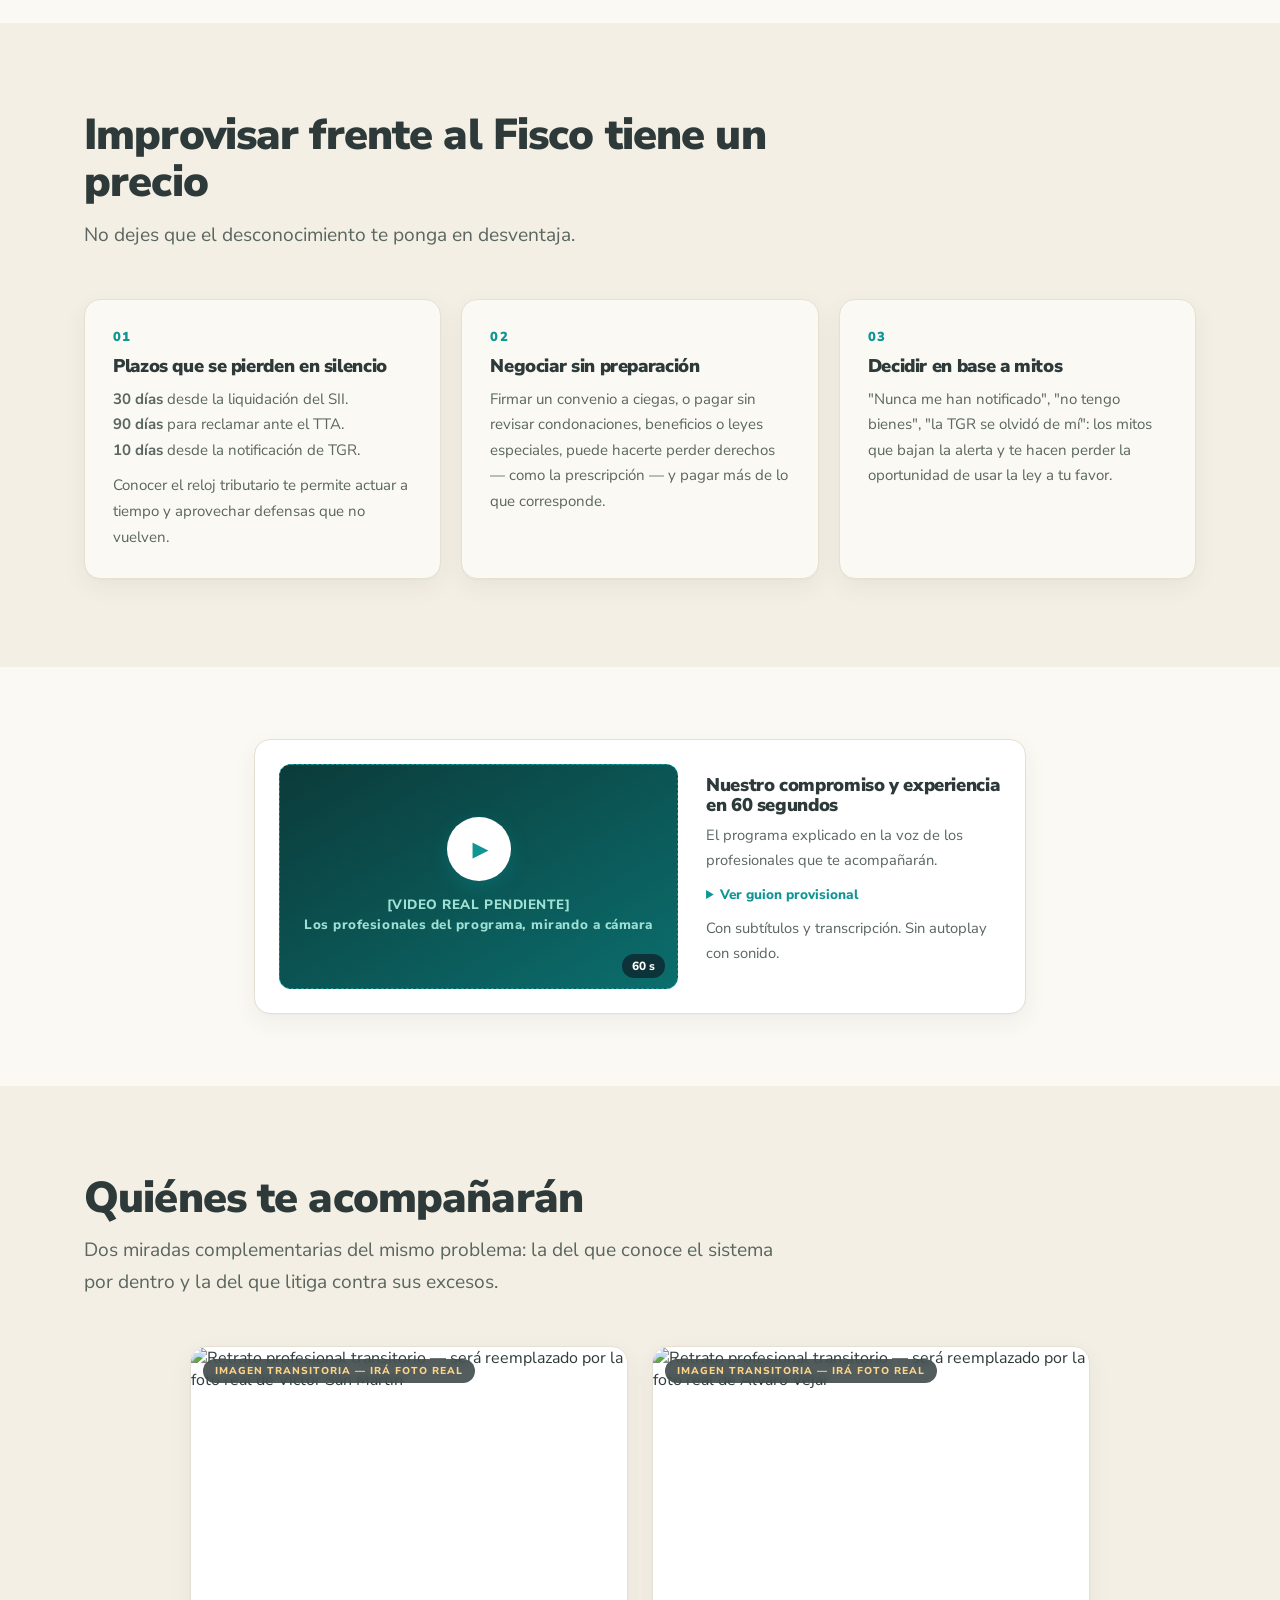
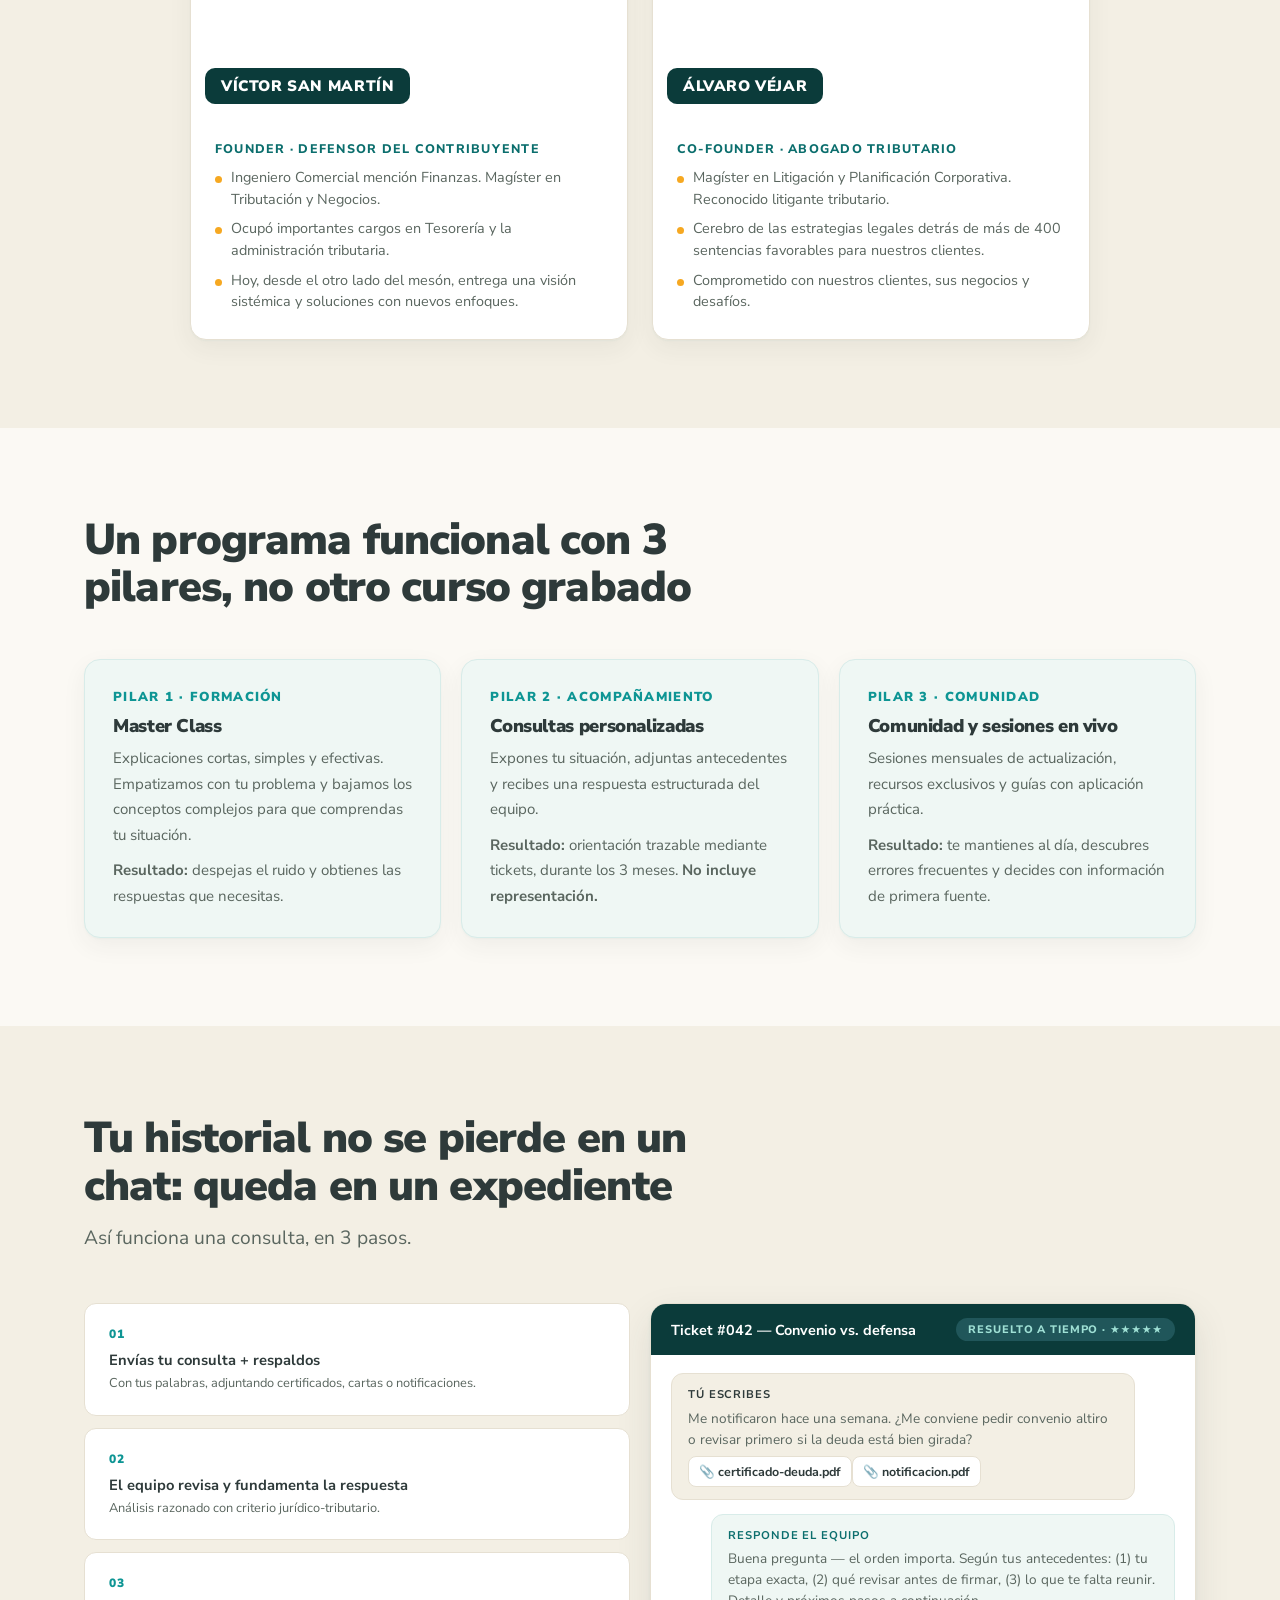
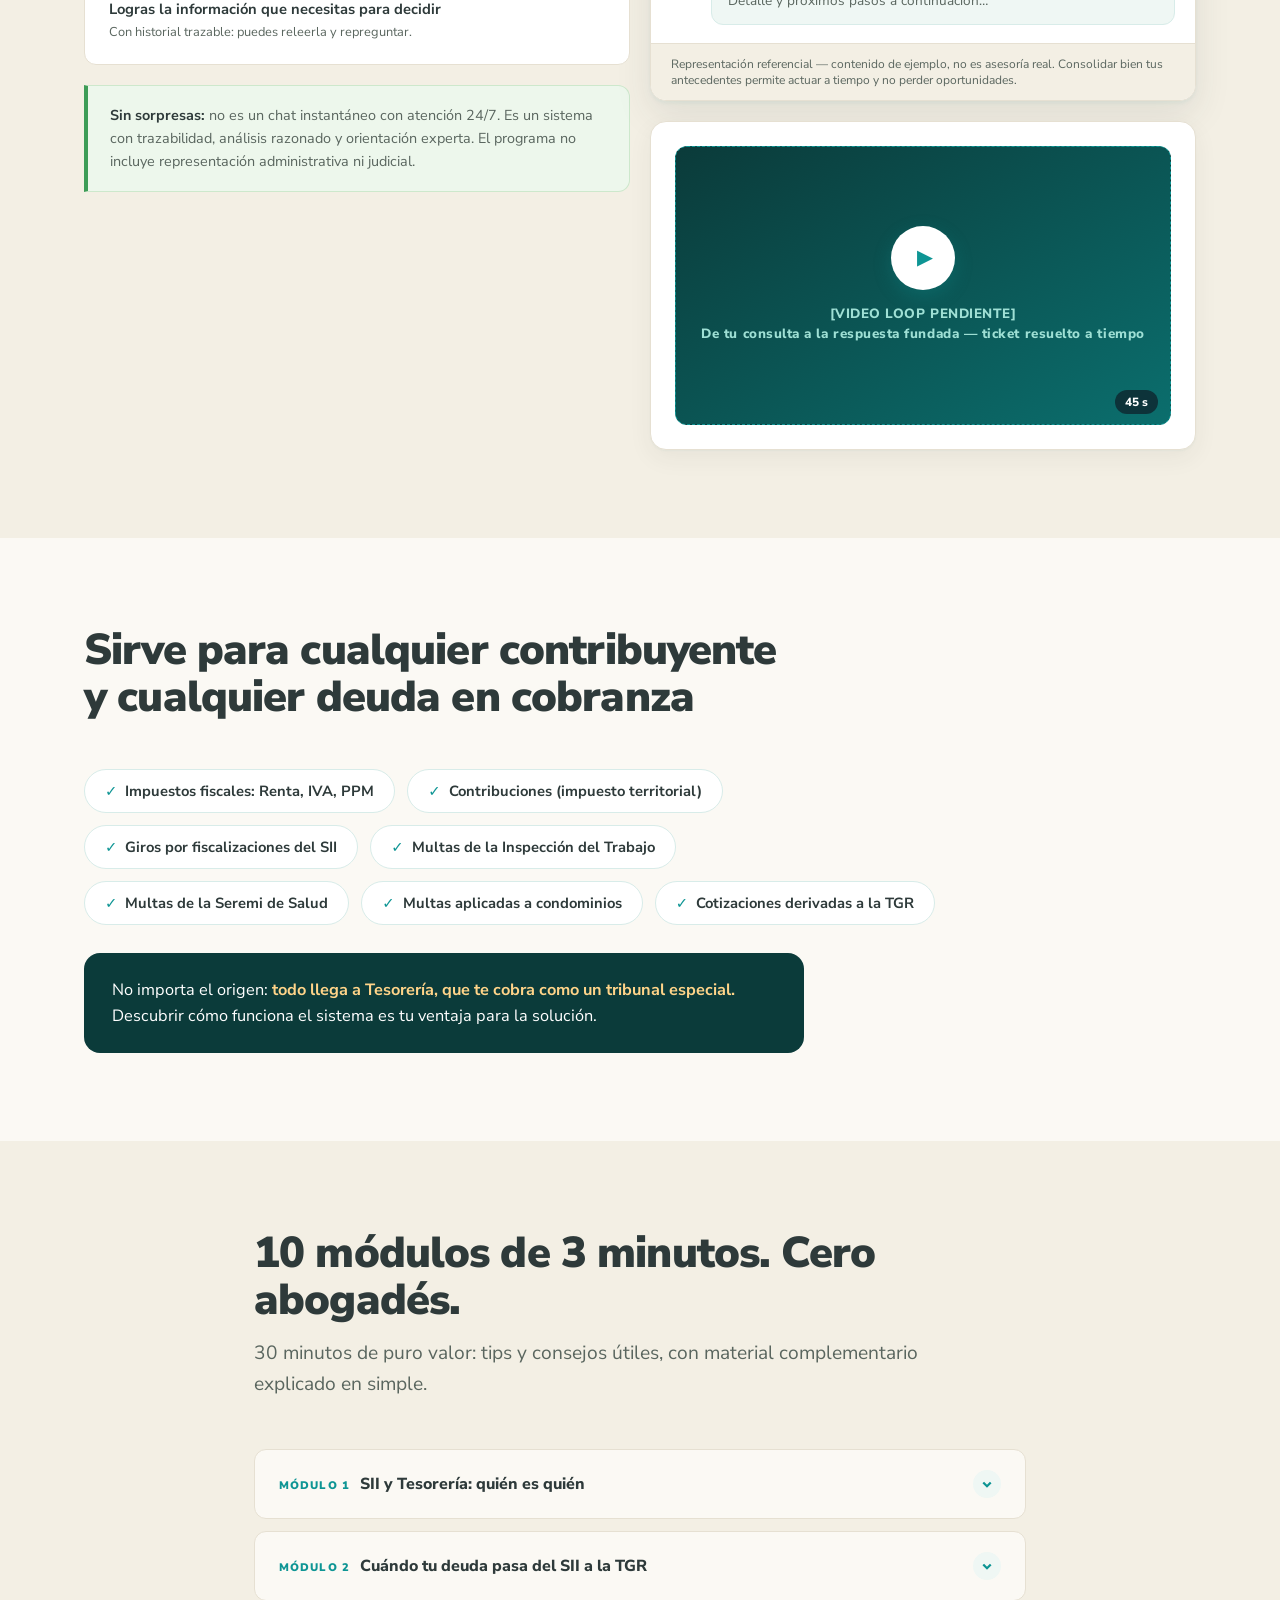
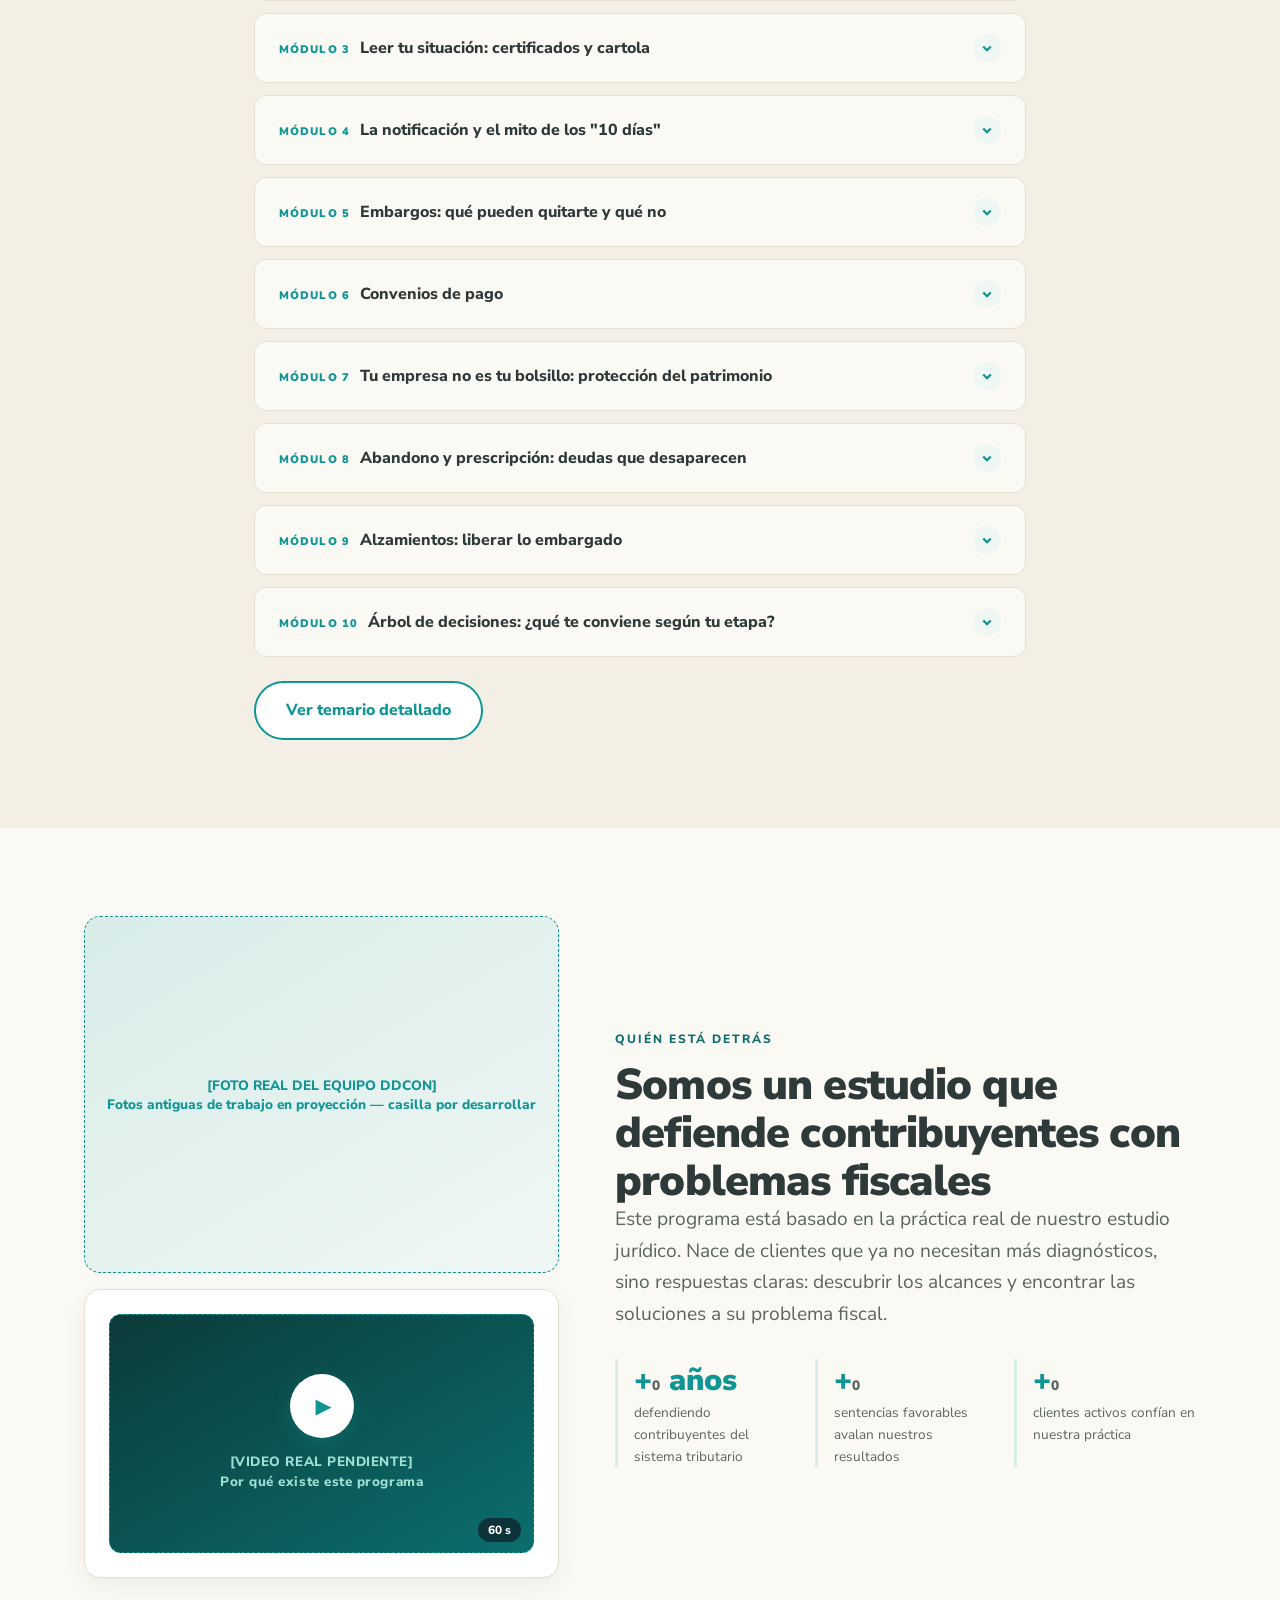
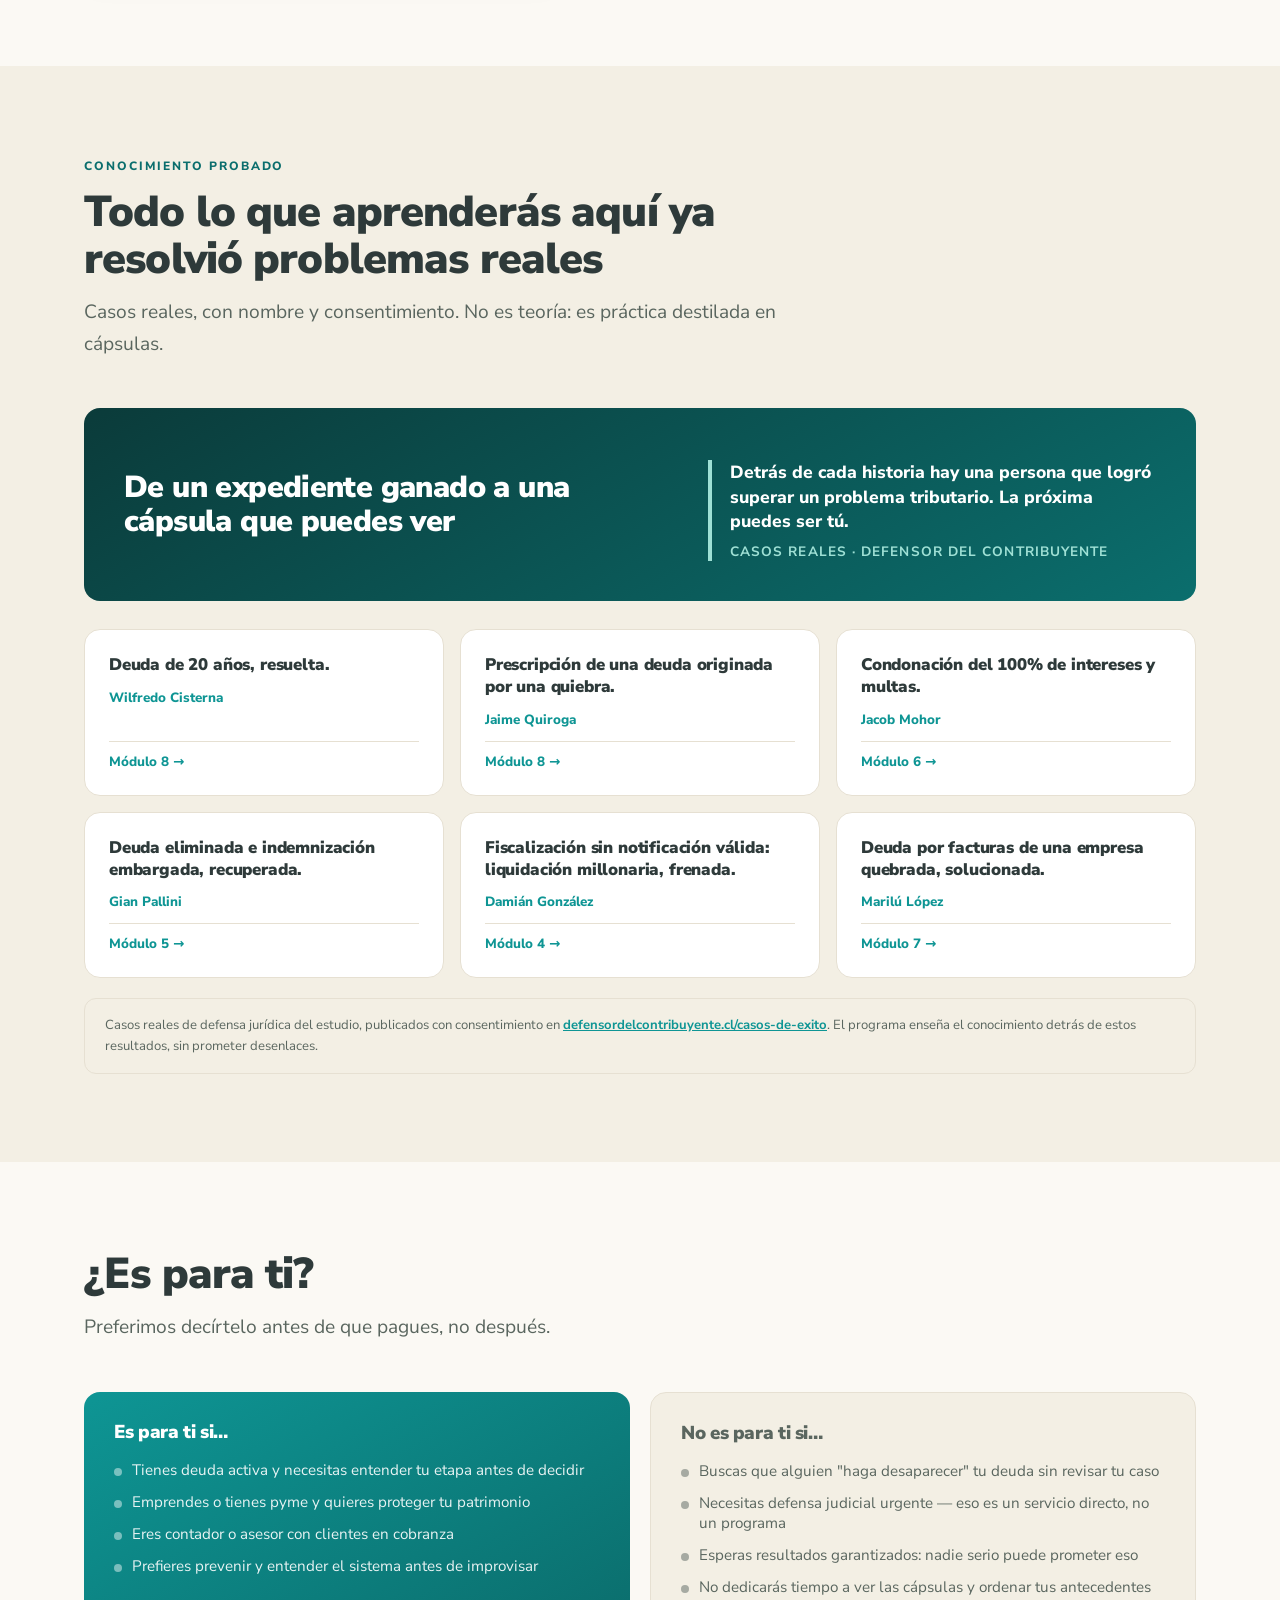
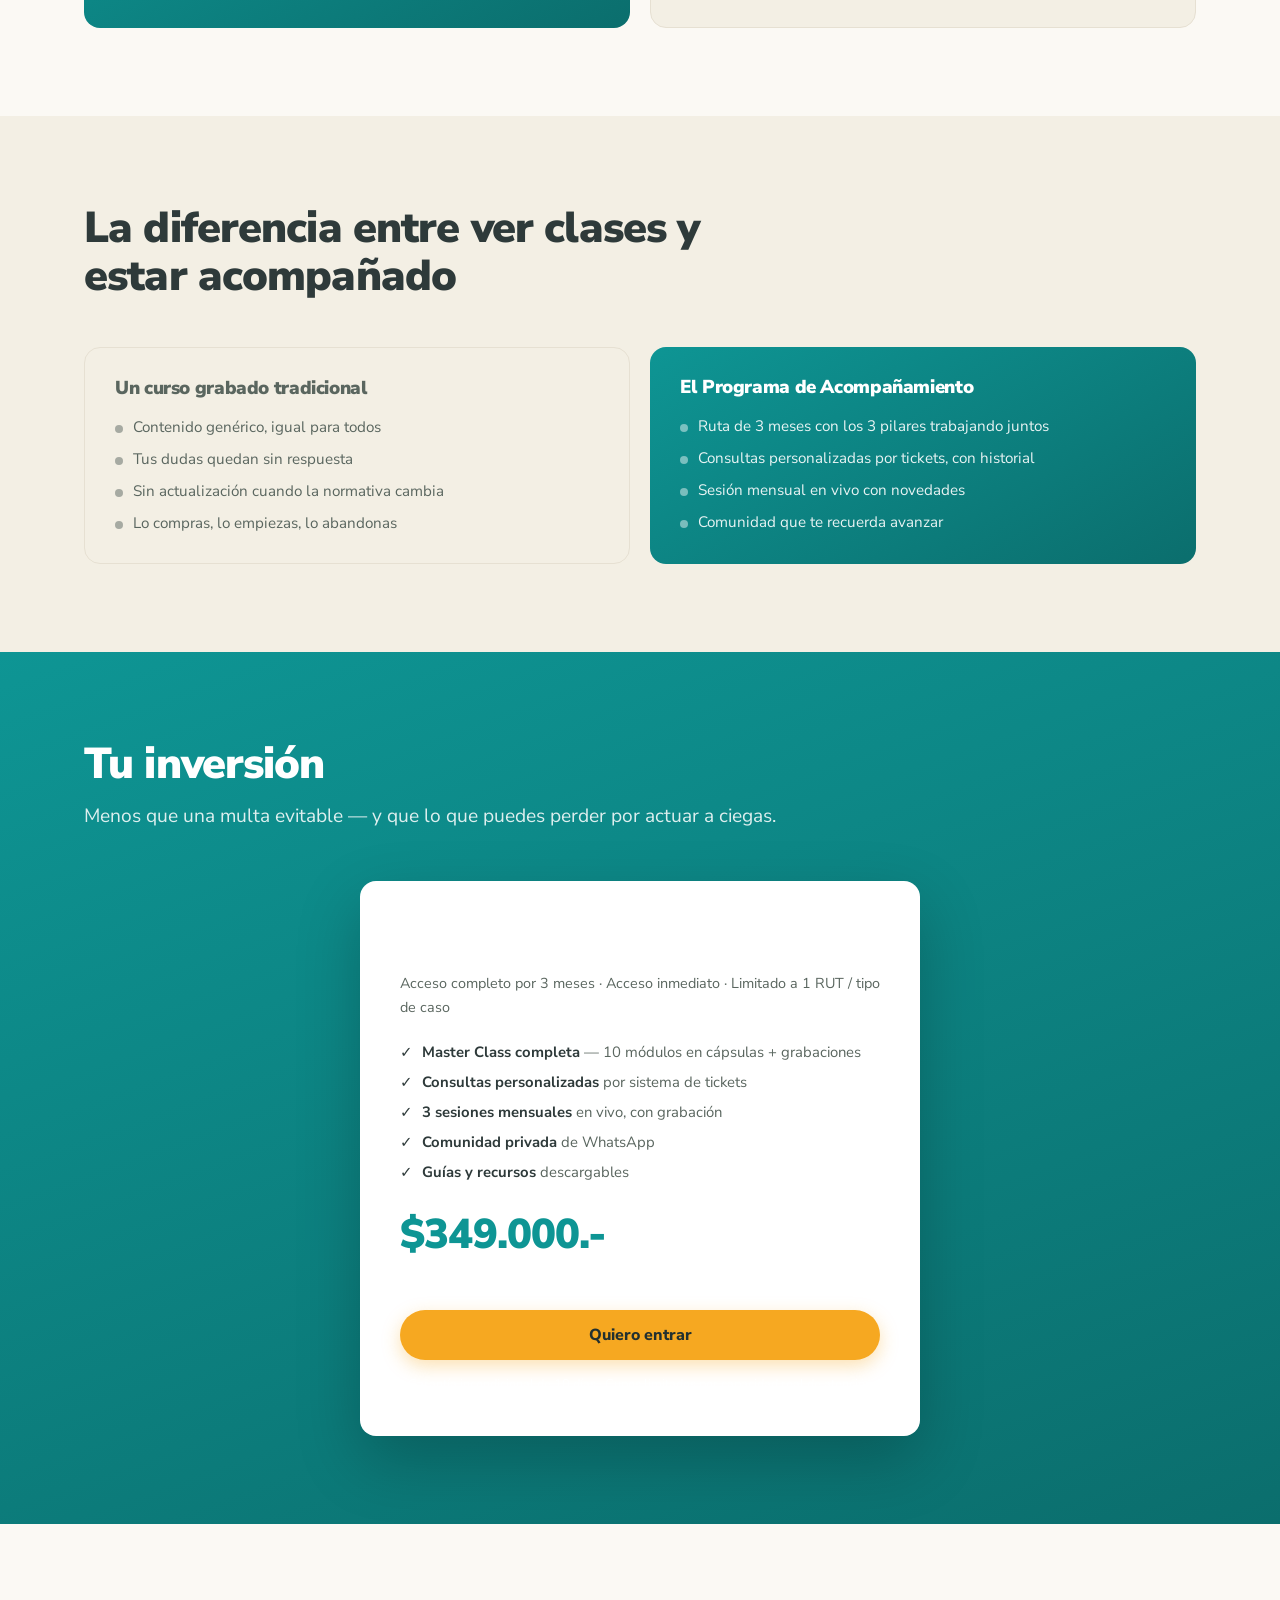
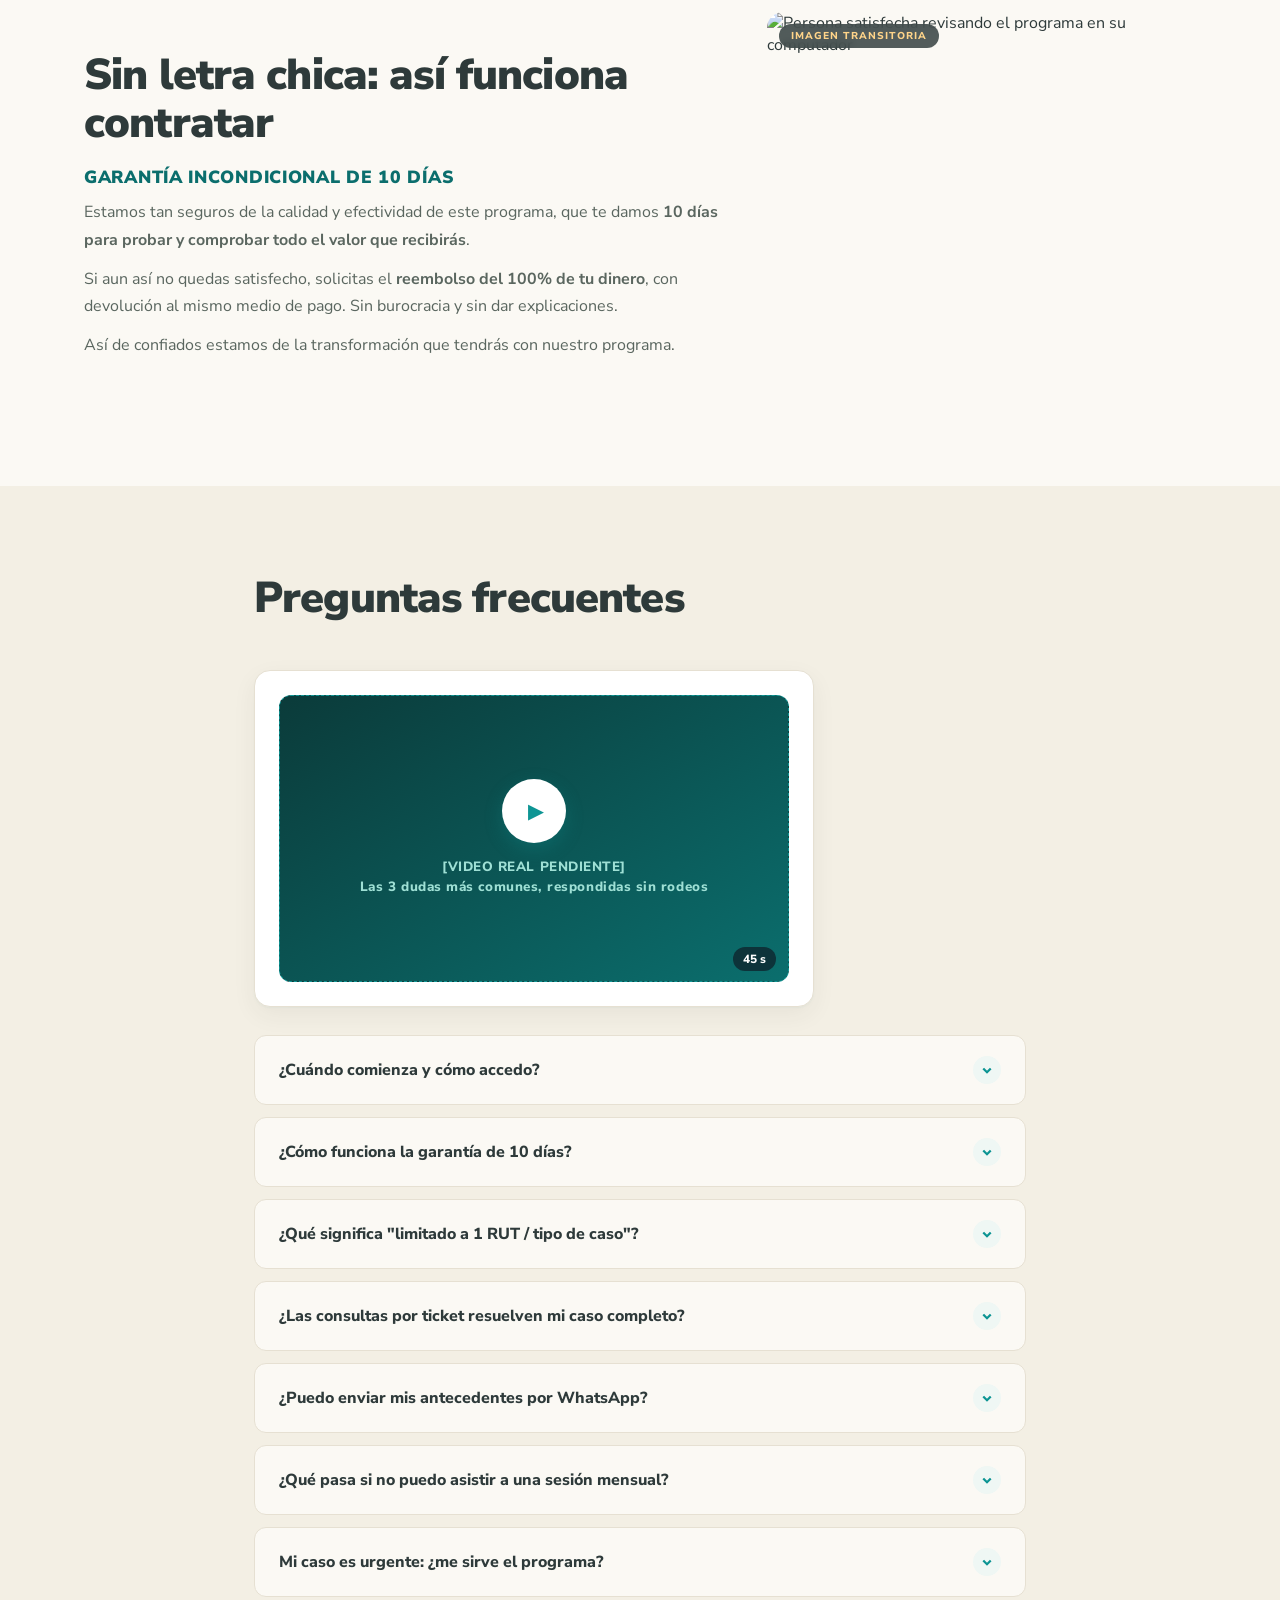
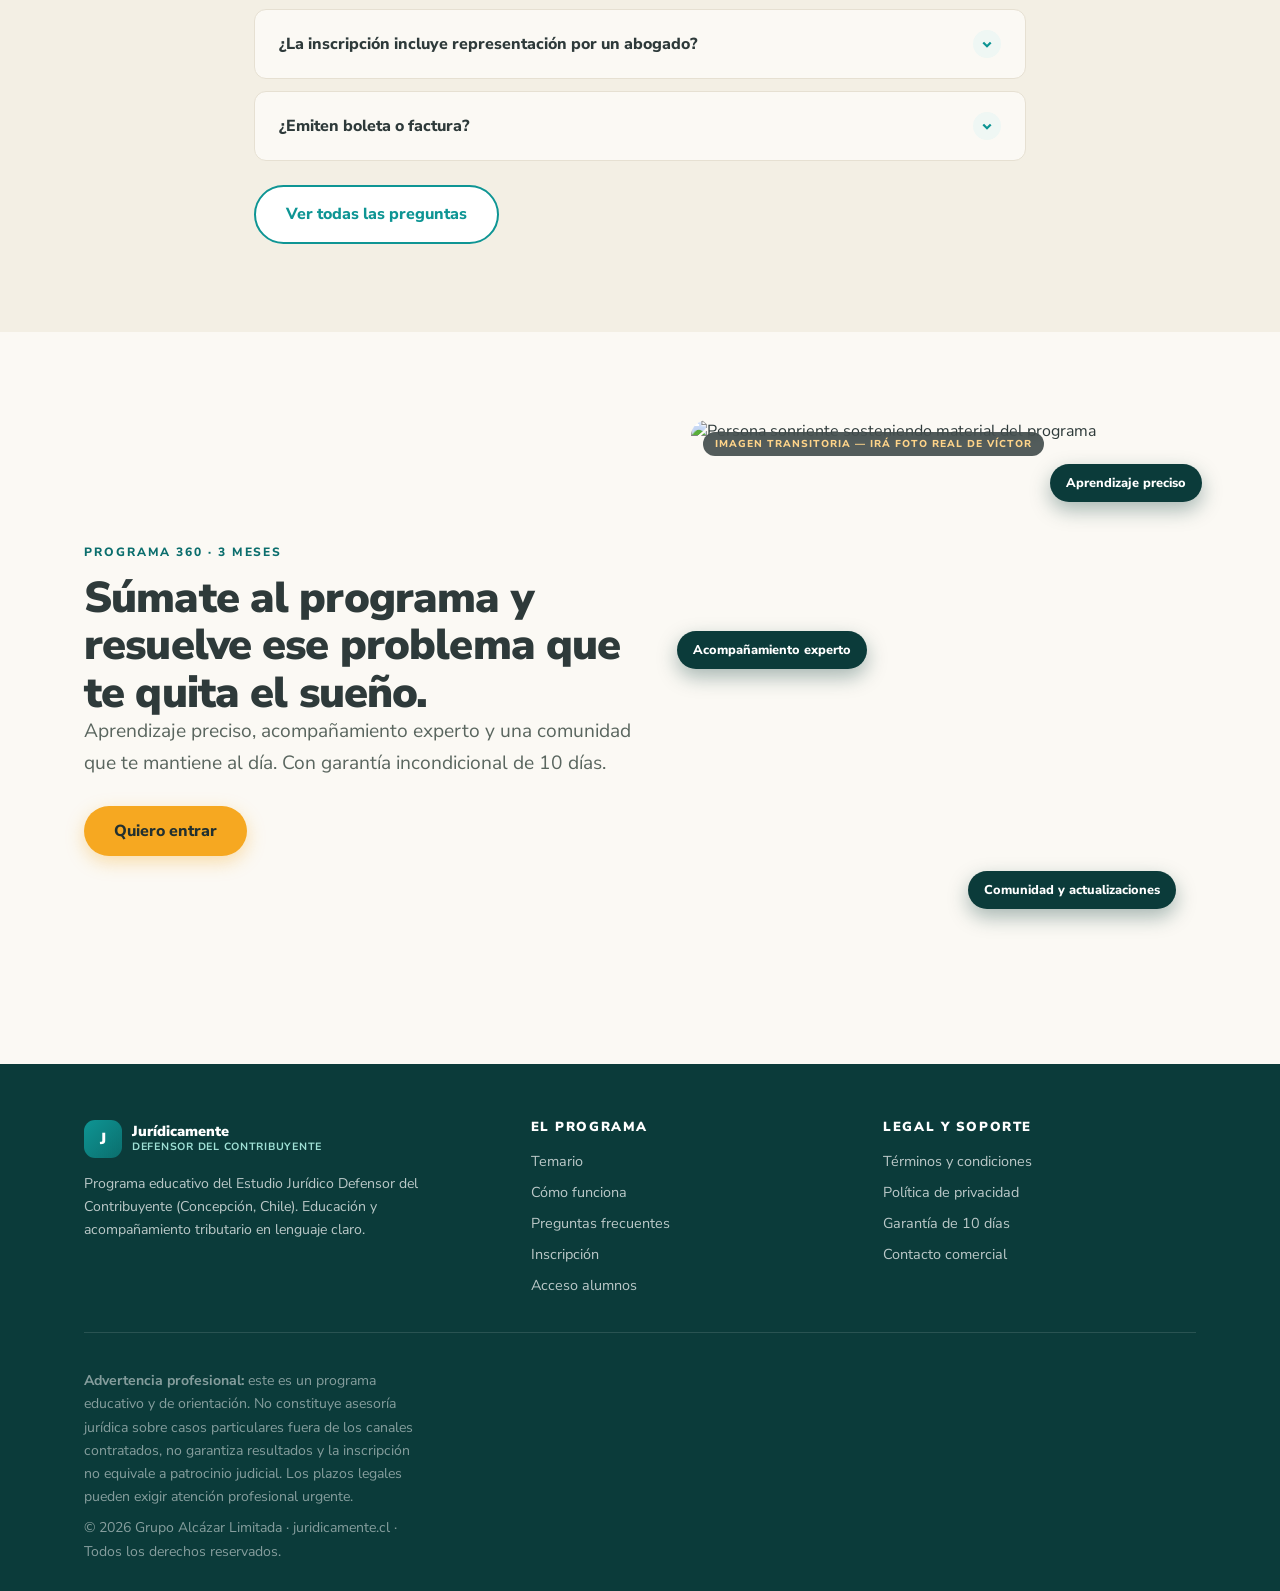
==== commit e295d501: "V6 — rediseño según ajustes de Víctor (PDF 14-07): paleta Amanecer (turquesa luminoso + ámbar + crem" ====
--- a/index.html
+++ b/index.html
@@ -4,28 +4,28 @@
 <meta charset="UTF-8" />
 <meta name="viewport" content="width=device-width, initial-scale=1.0" />
 <title>Programa de Acompañamiento en Cobranza Fiscal — Jurídicamente</title>
-<meta name="description" content="Tres meses de formación, consultas personalizadas y actualización para entender la cobranza fiscal de la Tesorería: etapas, embargos, convenios, prescripción. Deja de decidir a ciegas." />
+<meta name="description" content="Programa 360 dictado por expertos tributarios: Master Class, consultas personalizadas por tickets, sesiones en vivo y comunidad, durante 3 meses. Deja de enfrentar la cobranza fiscal a ciegas." />
 <meta property="og:title" content="Programa de Acompañamiento en Cobranza Fiscal" />
-<meta property="og:description" content="Curso + consultas por tickets + sesiones mensuales + comunidad, durante 3 meses. Para contribuyentes que quieren entender su etapa y decidir con información." />
+<meta property="og:description" content="Formación, acompañamiento y respuestas precisas para decidir informado. 3 meses con expertos tributarios. Garantía incondicional de 10 días." />
 <meta property="og:type" content="website" />
 <meta property="og:locale" content="es_CL" />
 <!-- og:image pendiente: usar imagen real del programa (1200x630) antes de publicar -->
 <meta name="twitter:card" content="summary_large_image" />
 <meta name="twitter:title" content="Programa de Acompañamiento en Cobranza Fiscal" />
-<meta name="twitter:description" content="3 meses de curso + consultas por tickets + sesiones en vivo + comunidad. Deja de decidir a ciegas frente a la Tesorería." />
+<meta name="twitter:description" content="Formación + acompañamiento + comunidad durante 3 meses, con expertos tributarios. Garantía incondicional de 10 días." />
 <link rel="canonical" href="https://curso.juridicamente.cl/" />
 <link rel="preconnect" href="https://fonts.googleapis.com" />
 <link rel="preconnect" href="https://fonts.gstatic.com" crossorigin />
 <link href="https://fonts.googleapis.com/css2?family=Nunito+Sans:opsz,wght@6..12,400;6..12,700;6..12,800;6..12,900&display=swap" rel="stylesheet" />
-<link rel="icon" href="data:image/svg+xml,%3Csvg xmlns='http://www.w3.org/2000/svg' viewBox='0 0 64 64'%3E%3Crect width='64' height='64' rx='14' fill='%230f758a'/%3E%3Ctext x='32' y='44' font-family='Arial,sans-serif' font-size='36' font-weight='900' fill='white' text-anchor='middle'%3EJ%3C/text%3E%3C/svg%3E" />
-<meta name="theme-color" content="#0f758a" />
+<link rel="icon" href="data:image/svg+xml,%3Csvg xmlns='http://www.w3.org/2000/svg' viewBox='0 0 64 64'%3E%3Crect width='64' height='64' rx='14' fill='%230E9594'/%3E%3Ctext x='32' y='44' font-family='Arial,sans-serif' font-size='36' font-weight='900' fill='white' text-anchor='middle'%3EJ%3C/text%3E%3C/svg%3E" />
+<meta name="theme-color" content="#0E9594" />
 <link rel="stylesheet" href="assets/css/estilo.css" />
 <script type="application/ld+json">
 {
   "@context": "https://schema.org",
   "@type": "Course",
   "name": "Programa de Acompañamiento en Cobranza Fiscal",
-  "description": "Programa de 3 meses que combina curso de cobranza fiscal chilena (SII y Tesorería), consultoría personalizada por tickets, sesiones mensuales de actualización, comunidad privada y recursos prácticos.",
+  "description": "Programa 360 de 3 meses: Master Class de cobranza fiscal chilena (SII y Tesorería), consultas personalizadas por tickets, sesiones mensuales en vivo y comunidad privada. Dictado por expertos tributarios.",
   "inLanguage": "es-CL",
   "provider": { "@type": "Organization", "name": "Jurídicamente — Defensor del Contribuyente", "url": "https://juridicamente.cl" },
   "hasCourseInstance": { "@type": "CourseInstance", "courseMode": "online", "courseWorkload": "P3M" }
@@ -34,7 +34,7 @@
 </head>
 <body>
 <a class="skip-link" href="#contenido">Saltar al contenido</a>
-<div class="sim-banner" role="status">MAQUETA NAVEGABLE — Contenido provisional. No procesa pagos ni registra datos reales.</div>
+<div class="sim-banner" role="status">MAQUETA — Versión de revisión. No procesa pagos ni registra datos reales.</div>
 
 <!-- ======= HEADER ======= -->
 <header class="header">
@@ -50,11 +50,11 @@
       <span></span><span></span><span></span>
     </button>
     <nav class="nav" aria-label="Principal">
-      <a href="#programa">El programa</a>
+      <a href="#pilares">El programa</a>
       <a href="temario.html">Temario</a>
       <a href="como-funciona.html">Cómo funciona</a>
       <a href="preguntas.html">Preguntas</a>
-      <a href="inscripcion.html" class="btn btn-primary" data-evt="cta_click">Quiero inscribirme</a>
+      <a href="inscripcion.html" class="btn btn-primary" data-evt="cta_click">Quiero entrar</a>
     </nav>
   </div>
 </header>
@@ -66,29 +66,38 @@
   <div class="container">
     <div class="hero-grid">
       <div>
-        <span class="eyebrow" data-reveal>Programa de acompañamiento · 3 meses · 100% online</span>
+        <span class="eyebrow" data-reveal>Programa 360 · Dictado por expertos tributarios</span>
         <h1 class="display-lg" data-reveal style="--d:.06s">Deja de enfrentar la cobranza fiscal <em>a ciegas</em>.</h1>
-        <p class="lead" data-reveal style="--d:.12s">Tres meses de formación, consultas personalizadas y actualización permanente para entender en qué etapa está tu deuda y decidir con información.</p>
+        <p class="lead" data-reveal style="--d:.12s">Obtén formación, acompañamiento y respuestas precisas para decidir informado.</p>
         <div class="hero-ctas" data-reveal style="--d:.18s">
-          <a href="inscripcion.html" class="btn btn-primary" data-evt="cta_click">Quiero inscribirme</a>
-          <a href="como-funciona.html" class="btn btn-ghost" data-evt="cta_secundario">Ver cómo funciona</a>
+          <a href="inscripcion.html" class="btn btn-primary" data-evt="cta_click">Quiero entrar</a>
+          <a href="como-funciona.html" class="btn btn-ghost" data-evt="cta_secundario">Cómo funciona</a>
         </div>
         <p class="hero-micro" data-reveal style="--d:.24s">
-          <span><b>✓</b> Retracto legal de 10 días en compra online</span>
+          <span><b>✓</b> Garantía incondicional de 10 días</span>
+          <span><b>✓</b> Acceso inmediato: tus 3 meses parten cuando entras</span>
           <span><b>✓</b> Cupos limitados por capacidad real de atención</span>
-          <span><b>✓</b> Inicio: 11 de agosto de 2026 <span class="badge-prov">por confirmar</span></span>
         </p>
       </div>
-      <aside class="hero-card" data-reveal style="--d:.15s" aria-label="Resumen de componentes del programa">
-        <h2>Lo que incluye tu acompañamiento</h2>
-        <ul>
-          <li><span class="tick"><svg viewBox="0 0 16 16" aria-hidden="true"><polyline points="2.5 8.5 6.5 12.5 13.5 3.5"/></svg></span><span><b>Curso de cobranza fiscal</b> — 10 módulos en cápsulas, disponibles cuando tú puedas.</span></li>
-          <li><span class="tick"><svg viewBox="0 0 16 16" aria-hidden="true"><polyline points="2.5 8.5 6.5 12.5 13.5 3.5"/></svg></span><span><b>Consultas personalizadas</b> — sistema de tickets con respuesta estructurada y trazable.</span></li>
-          <li><span class="tick"><svg viewBox="0 0 16 16" aria-hidden="true"><polyline points="2.5 8.5 6.5 12.5 13.5 3.5"/></svg></span><span><b>Sesión mensual en vivo</b> — actualizaciones, novedades y preguntas frecuentes.</span></li>
-          <li><span class="tick"><svg viewBox="0 0 16 16" aria-hidden="true"><polyline points="2.5 8.5 6.5 12.5 13.5 3.5"/></svg></span><span><b>Comunidad privada</b> — avisos, recordatorios y recursos por WhatsApp.</span></li>
-          <li><span class="tick"><svg viewBox="0 0 16 16" aria-hidden="true"><polyline points="2.5 8.5 6.5 12.5 13.5 3.5"/></svg></span><span><b>Guías y herramientas</b> — mapas del proceso, checklists y glosario en cristiano.</span></li>
-        </ul>
-        <p class="hero-card-note">Formación + orientación + actualización, durante 3 meses. No es solo un curso grabado.</p>
+      <aside class="hero-card" data-reveal style="--d:.15s" aria-label="Lo que incluye el programa">
+        <h2>Lo que ganas en los 3 meses del programa</h2>
+        <details class="hero-acc" open>
+          <summary><span class="plus" aria-hidden="true">+</span>Master Class de Cobranza Fiscal</summary>
+          <p>Tips y consejos simples, 100% aplicables.</p>
+        </details>
+        <details class="hero-acc">
+          <summary><span class="plus" aria-hidden="true">+</span>Consultas personalizadas</summary>
+          <p>Respuestas precisas de abogados tributarios mediante tickets de atención, con soporte durante todo el programa.</p>
+        </details>
+        <details class="hero-acc">
+          <summary><span class="plus" aria-hidden="true">+</span>Sesión mensual en vivo</summary>
+          <p>Actualizaciones, novedades y preguntas frecuentes respondidas por expertos tributarios.</p>
+        </details>
+        <details class="hero-acc">
+          <summary><span class="plus" aria-hidden="true">+</span>Comunidad privada</summary>
+          <p>Avisos, recordatorios y recursos exclusivos para los miembros.</p>
+        </details>
+        <div class="hero-card-band">Formación + acompañamiento + comunidad. <b>3 razones</b> para sumarte: toda nuestra experiencia a tu servicio.</div>
       </aside>
     </div>
   </div>
@@ -97,315 +106,302 @@
 <!-- ======= 2 · PROBLEMA ======= -->
 <section class="section" id="problema">
   <div class="container">
-    <div class="section-head" data-reveal>
-      <h2 class="display-md">Llegó una carta de la Tesorería. ¿Y ahora qué?</h2>
-      <p class="lead">Si alguna de estas situaciones te suena, no eres el problema: nadie te enseñó cómo funciona el sistema.</p>
+    <div class="problema-head">
+      <div data-reveal>
+        <h2 class="display-md">Llegó una carta de Tesorería. ¿Y ahora qué?</h2>
+        <p class="lead" style="margin-top:14px">Si alguna de estas situaciones te suena, no eres el problema: nadie te enseñó cómo funciona el sistema.</p>
+      </div>
+      <figure class="stock-slot" data-reveal style="--d:.1s">
+        <span class="stock-badge">Imagen transitoria</span>
+        <img src="https://images.unsplash.com/photo-1541199249251-f713e6145474?w=900&q=75" alt="Persona agobiada frente a un problema que no sabe resolver" loading="lazy" />
+      </figure>
     </div>
     <ul class="pain-list">
-      <li data-reveal><b>Recibiste una notificación y no sabes qué significa.</b>¿Es grave? ¿Cuánto plazo tengo? ¿Quién me está cobrando exactamente?</li>
-      <li data-reveal style="--d:.05s"><b>No sabes de dónde salió la deuda.</b>El monto creció con intereses y multas, y nadie te explica el detalle en cristiano.</li>
-      <li data-reveal style="--d:.1s"><b>Temes un embargo.</b>¿Pueden quitarte la casa? ¿La Cuenta RUT? ¿Las herramientas con las que trabajas?</li>
-      <li data-reveal style="--d:.15s"><b>Confundes SII con Tesorería.</b>Uno fiscaliza, el otro cobra. Y los plazos de cada uno corren distinto.</li>
-      <li data-reveal style="--d:.2s"><b>Cada persona te dice algo diferente.</b>El contador dice una cosa, un conocido otra, y en internet hay de todo.</li>
-      <li data-reveal style="--d:.25s"><b>Llevas meses postergando la decisión.</b>Y mientras tanto el expediente sigue avanzando sin ti.</li>
+      <li data-reveal><b>Recibiste una notificación y no sabes qué significa.</b>¿Es grave? ¿Cuánto plazo tienes? ¿Cuáles son tus opciones reales? ¿Cómo sigue todo?</li>
+      <li data-reveal style="--d:.05s"><b>No sabes de dónde salió la deuda.</b>Tu problema se mantuvo en silencio. Te decían "todo está en orden"… hasta que llegó la TGR a cobrarte.</li>
+      <li data-reveal style="--d:.1s"><b>Temes un embargo.</b>¿Sabes qué pueden y qué no pueden embargarte? ¿Qué pasa desde el embargo al retiro y remate?</li>
+      <li data-reveal style="--d:.15s"><b>Confundes SII con TGR.</b>Cada institución tiene límites y facultades distintas — y de eso dependen tus posibilidades de defensa.</li>
+      <li data-reveal style="--d:.2s"><b>Cada persona te dice algo diferente.</b>El contador dice una cosa, un conocido otra, el Fisco todo lo contrario… y en internet encuentras de todo.</li>
+      <li data-reveal style="--d:.25s"><b>Llevas meses o años postergando la decisión.</b>¿Sabías que el paso del tiempo puede beneficiarte? Prefieres olvidar, mientras el expediente avanza sin tu control.</li>
     </ul>
   </div>
 </section>
 
-<!-- ======= 3 · VIDEO PRINCIPAL ======= -->
+<!-- ======= 3 · COSTO DE IMPROVISAR ======= -->
+<section class="section section-alt" id="costo">
+  <div class="container">
+    <div class="section-head" data-reveal>
+      <h2 class="display-md">Improvisar frente al Fisco tiene un precio</h2>
+      <p class="lead">No dejes que el desconocimiento te ponga en desventaja.</p>
+    </div>
+    <div class="grid-3">
+      <div class="card" data-reveal>
+        <span class="card-num">01</span>
+        <h3>Plazos que se pierden en silencio</h3>
+        <p style="margin-bottom:10px"><b>30 días</b> desde la liquidación del SII.<br /><b>90 días</b> para reclamar ante el TTA.<br /><b>10 días</b> desde la notificación de TGR.</p>
+        <p>Conocer el reloj tributario te permite actuar a tiempo y aprovechar defensas que no vuelven.</p>
+      </div>
+      <div class="card" data-reveal style="--d:.08s">
+        <span class="card-num">02</span>
+        <h3>Negociar sin preparación</h3>
+        <p>Firmar un convenio a ciegas, o pagar sin revisar condonaciones, beneficios o leyes especiales, puede hacerte perder derechos — como la prescripción — y pagar más de lo que corresponde.</p>
+      </div>
+      <div class="card" data-reveal style="--d:.16s">
+        <span class="card-num">03</span>
+        <h3>Decidir en base a mitos</h3>
+        <p>"Nunca me han notificado", "no tengo bienes", "la TGR se olvidó de mí": los mitos que bajan la alerta y te hacen perder la oportunidad de usar la ley a tu favor.</p>
+      </div>
+    </div>
+  </div>
+</section>
+
+<!-- ======= 4 · VIDEO PRINCIPAL ======= -->
 <!-- POLÍTICA VISUAL: solo personas reales. No reemplazar con video/imagen generada por IA. -->
-<section class="section section-alt" id="video" style="padding-top:72px;padding-bottom:72px">
+<section class="section" id="video" style="padding-top:72px;padding-bottom:72px">
   <div class="container-narrow">
     <div class="video-block" data-reveal>
       <button type="button" class="video-cover" data-video="principal" aria-label="Reproducir video de presentación del programa (pendiente de producción)">
         <span class="video-play" aria-hidden="true">▶</span>
-        <span class="video-cover-text">[VIDEO REAL PENDIENTE]<br />Víctor explica el programa, mirando a cámara</span>
-        <span class="video-dur">90 s</span>
+        <span class="video-cover-text">[VIDEO REAL PENDIENTE]<br />Los profesionales del programa, mirando a cámara</span>
+        <span class="video-dur">60 s</span>
       </button>
       <div class="video-meta">
-        <h3>El programa explicado en 90 segundos</h3>
-        <p><b>Objetivo:</b> que entiendas el problema, la solución y qué incluye — en la voz del responsable, no de un locutor.</p>
+        <h3>Nuestro compromiso y experiencia en 60 segundos</h3>
+        <p>El programa explicado en la voz de los profesionales que te acompañarán.</p>
         <details class="video-guion">
           <summary>Ver guion provisional</summary>
-          <p>1) "Si llegó una carta de Tesorería y no sabes qué hacer, no eres tú: nadie te enseñó este proceso." 2) Qué es el programa: 3 meses, curso + consultas por tickets + sesiones + comunidad. 3) Qué NO es: no es patrocinio, no promete resultados. 4) Cierre: "Revisa el temario y decide informado — como todo lo que hacemos aquí."</p>
+          <p>1) Víctor: "Si llegó una carta de Tesorería y no sabes qué hacer, no eres tú: nadie te enseñó este proceso." 2) Álvaro: qué es el programa — 3 meses, Master Class + tickets + sesiones + comunidad. 3) Ambos: qué no es (no es patrocinio, no promete resultados). 4) Cierre: "Entra, pruébalo 10 días, y decide informado — como todo lo que hacemos acá."</p>
         </details>
-        <p class="video-note">Producción: subtítulos incorporados, sin autoplay con sonido, transcripción disponible bajo el video.</p>
-      </div>
-    </div>
-  </div>
-</section>
-
-<!-- ======= 4 · COSTO DE IMPROVISAR ======= -->
-<section class="section section-alt" id="costo">
-  <div class="container">
-    <div class="section-head" data-reveal>
-      <h2 class="display-md">Improvisar frente al Fisco tiene precio</h2>
-      <p class="lead">No se trata de asustarte: se trata de que veas lo que está en juego cuando se decide sin información.</p>
+        <p class="video-note">Con subtítulos y transcripción. Sin autoplay con sonido.</p>
+      </div>
+    </div>
+  </div>
+</section>
+
+<!-- ======= 5 · QUIÉNES TE ACOMPAÑARÁN ======= -->
+<section class="section section-alt" id="equipo">
+  <div class="container">
+    <div class="section-head" data-reveal>
+      <h2 class="display-md">Quiénes te acompañarán</h2>
+      <p class="lead">Dos miradas complementarias del mismo problema: la del que conoce el sistema por dentro y la del que litiga contra sus excesos.</p>
+    </div>
+    <div class="team-grid">
+      <article class="team-card" data-reveal>
+        <div class="team-photo stock-slot">
+          <span class="stock-badge">Imagen transitoria — irá foto real</span>
+          <img src="https://images.unsplash.com/photo-1543132220-4bf3de6e10ae?w=800&q=75" alt="Retrato profesional transitorio — será reemplazado por la foto real de Víctor San Martín" loading="lazy" />
+          <span class="team-name">Víctor San Martín</span>
+        </div>
+        <div class="team-body">
+          <span class="team-role">Founder · Defensor del Contribuyente</span>
+          <ul>
+            <li>Ingeniero Comercial mención Finanzas. Magíster en Tributación y Negocios.</li>
+            <li>Ocupó importantes cargos en Tesorería y la administración tributaria.</li>
+            <li>Hoy, desde el otro lado del mesón, entrega una visión sistémica y soluciones con nuevos enfoques.</li>
+          </ul>
+        </div>
+      </article>
+      <article class="team-card" data-reveal style="--d:.08s">
+        <div class="team-photo stock-slot">
+          <span class="stock-badge">Imagen transitoria — irá foto real</span>
+          <img src="https://images.unsplash.com/photo-1560250097-0b93528c311a?w=800&q=75" alt="Retrato profesional transitorio — será reemplazado por la foto real de Álvaro Véjar" loading="lazy" />
+          <span class="team-name">Álvaro Véjar</span>
+        </div>
+        <div class="team-body">
+          <span class="team-role">Co-founder · Abogado Tributario</span>
+          <ul>
+            <li>Magíster en Litigación y Planificación Corporativa. Reconocido litigante tributario.</li>
+            <li>Cerebro de las estrategias legales detrás de más de 400 sentencias favorables para nuestros clientes.</li>
+            <li>Comprometido con nuestros clientes, sus negocios y desafíos.</li>
+          </ul>
+        </div>
+      </article>
+    </div>
+  </div>
+</section>
+
+<!-- ======= 6 · LOS 3 PILARES ======= -->
+<section class="section" id="pilares">
+  <div class="container">
+    <div class="section-head" data-reveal>
+      <h2 class="display-md">Un programa funcional con 3 pilares, no otro curso grabado</h2>
     </div>
     <div class="grid-3">
-      <div class="card" data-reveal>
-        <span class="card-num">01</span>
-        <h3>Plazos que se pierden en silencio</h3>
-        <p>Los "10 días" de la notificación no son un período de gracia. Quien no entiende qué plazo corre — y para qué — deja pasar oportunidades de defensa que no vuelven.</p>
-      </div>
-      <div class="card" data-reveal style="--d:.08s">
-        <span class="card-num">02</span>
-        <h3>Negociar sin preparación</h3>
-        <p>Firmar un convenio sin entender sus condiciones, o pagar sin revisar si la deuda era exigible, puede costar mucho más que la deuda original.</p>
-      </div>
-      <div class="card" data-reveal style="--d:.16s">
-        <span class="card-num">03</span>
-        <h3>Decisiones a base de mitos</h3>
-        <p>"Mi casa está protegida", "la Cuenta RUT no se toca", "si no me notifican en persona no vale". Los mitos tributarios se pagan caros — y son evitables.</p>
-      </div>
-    </div>
-  </div>
-</section>
-
-<!-- ======= 5 · SOLUCIÓN ======= -->
-<section class="section" id="programa">
-  <div class="container">
-    <div class="section-head" data-reveal>
-      <h2 class="display-md">Un sistema de acompañamiento, no otro curso grabado</h2>
-      <p class="lead">El Programa de Acompañamiento en Cobranza Fiscal combina seis piezas que trabajan juntas durante tres meses: aprendes el proceso, ordenas tu situación y consultas tus dudas con orientación profesional trazable.</p>
-    </div>
-    <div class="grid-3">
-      <article class="card" data-reveal>
-        <span class="card-num">CURSO</span>
-        <h3>Formación estructurada</h3>
-        <p><b>Qué es:</b> 10 módulos en cápsulas sobre el proceso completo de cobranza fiscal chilena.<br /><b>Para qué:</b> entender el mapa, las etapas y tus alternativas.<br /><b>Resultado:</b> dejas de depender de explicaciones contradictorias.</p>
-      </article>
-      <article class="card card-tint" data-reveal style="--d:.06s">
-        <span class="card-num">TICKETS</span>
+      <article class="card card-tint" data-reveal>
+        <span class="card-num">PILAR 1 · FORMACIÓN</span>
+        <h3>Master Class</h3>
+        <p>Explicaciones cortas, simples y efectivas. Empatizamos con tu problema y bajamos los conceptos complejos para que comprendas tu situación.</p>
+        <p style="margin-top:10px"><b>Resultado:</b> despejas el ruido y obtienes las respuestas que necesitas.</p>
+      </article>
+      <article class="card card-tint" data-reveal style="--d:.08s">
+        <span class="card-num">PILAR 2 · ACOMPAÑAMIENTO</span>
         <h3>Consultas personalizadas</h3>
-        <p><b>Qué es:</b> plataforma donde expones tu situación, adjuntas antecedentes y recibes respuesta estructurada.<br /><b>Para qué:</b> aterrizar lo aprendido a tu caso.<br /><b>Resultado:</b> orientación trazable, con historial y próximos pasos.</p>
-      </article>
-      <article class="card" data-reveal style="--d:.12s">
-        <span class="card-num">EN VIVO</span>
-        <h3>Sesión mensual de actualización</h3>
-        <p><b>Qué es:</b> una conexión grupal cada mes (3 en total).<br /><b>Para qué:</b> novedades normativas, errores frecuentes y preguntas generales.<br /><b>Resultado:</b> te mantienes al día sin perseguir la información.</p>
-      </article>
-      <article class="card" data-reveal>
-        <span class="card-num">COMUNIDAD</span>
-        <h3>Comunidad privada de WhatsApp</h3>
-        <p><b>Qué es:</b> canal administrado con avisos, recordatorios y recursos.<br /><b>Para qué:</b> no perderte nada y avanzar acompañado.<br /><b>Resultado:</b> ritmo y motivación durante los 3 meses. Las consultas de fondo van por tickets, no por el grupo.</p>
-      </article>
-      <article class="card" data-reveal style="--d:.06s">
-        <span class="card-num">RECURSOS</span>
-        <h3>Guías y herramientas prácticas</h3>
-        <p><b>Qué es:</b> mapas del proceso, checklists, glosario y pautas para ordenar antecedentes.<br /><b>Para qué:</b> pasar de la teoría a tu carpeta de documentos.<br /><b>Resultado:</b> tu situación ordenada y lista para cualquier gestión.</p>
-      </article>
-      <article class="card" data-reveal style="--d:.12s">
-        <span class="card-num">3 MESES</span>
-        <h3>Acompañamiento con límites claros</h3>
-        <p><b>Qué es:</b> una metodología ordenada, con canales y alcances definidos.<br /><b>Para qué:</b> saber exactamente qué incluye y qué no.<br /><b>Resultado:</b> confianza sin letra chica. <a href="como-funciona.html">Ver alcance completo →</a></p>
-      </article>
-    </div>
-  </div>
-</section>
-
-<!-- ======= 6 · CÓMO FUNCIONA (FLUJO) ======= -->
-<section class="section section-alt" id="flujo">
-  <div class="container">
-    <div class="section-head" data-reveal>
-      <h2 class="display-md">Tu ruta durante los 3 meses</h2>
-    </div>
-    <div class="flow" data-reveal>
-      <div class="flow-step"><b>Aprendes</b><span>Cápsulas del curso, a tu ritmo</span></div>
-      <div class="flow-step"><b>Ordenas</b><span>Tu situación y antecedentes con las guías</span></div>
-      <div class="flow-step"><b>Consultas</b><span>Tu caso por el sistema de tickets</span></div>
-      <div class="flow-step"><b>Recibes orientación</b><span>Respuesta estructurada y trazable</span></div>
-      <div class="flow-step"><b>Te actualizas</b><span>Sesión mensual en vivo</span></div>
-      <div class="flow-step"><b>Aplicas</b><span>Próximos pasos con mayor claridad</span></div>
-    </div>
-  </div>
-</section>
-
-<!-- ======= 7 · SISTEMA DE TICKETS (diferenciador) ======= -->
-<section class="section" id="tickets">
-  <div class="container">
-    <div class="section-head" data-reveal>
-      <h2 class="display-md">Tus dudas no se pierden en un chat: quedan en un expediente</h2>
-      <p class="lead">El sistema de tickets es lo que convierte este programa en acompañamiento de verdad. Así funciona una consulta:</p>
+        <p>Expones tu situación, adjuntas antecedentes y recibes una respuesta estructurada del equipo.</p>
+        <p style="margin-top:10px"><b>Resultado:</b> orientación trazable mediante tickets, durante los 3 meses. <b>No incluye representación.</b></p>
+      </article>
+      <article class="card card-tint" data-reveal style="--d:.16s">
+        <span class="card-num">PILAR 3 · COMUNIDAD</span>
+        <h3>Comunidad y sesiones en vivo</h3>
+        <p>Sesiones mensuales de actualización, recursos exclusivos y guías con aplicación práctica.</p>
+        <p style="margin-top:10px"><b>Resultado:</b> te mantienes al día, descubres errores frecuentes y decides con información de primera fuente.</p>
+      </article>
+    </div>
+  </div>
+</section>
+
+<!-- ======= 7 · SISTEMA DE TICKETS ======= -->
+<section class="section section-alt" id="tickets">
+  <div class="container">
+    <div class="section-head" data-reveal>
+      <h2 class="display-md">Tu historial no se pierde en un chat: queda en un expediente</h2>
+      <p class="lead">Así funciona una consulta, en 3 pasos.</p>
     </div>
     <div class="grid-2" style="align-items:start">
       <div>
-        <div class="flow" style="grid-template-columns:repeat(2,1fr)" data-reveal>
-          <div class="flow-step"><b>Formulas tu consulta</b><span>Con tus palabras, sin abogadés</span></div>
-          <div class="flow-step"><b>Adjuntas antecedentes</b><span>Certificados, cartas, notificaciones</span></div>
-          <div class="flow-step"><b>El equipo revisa</b><span>Con criterio jurídico-tributario</span></div>
-          <div class="flow-step"><b>Recibes respuesta</b><span>Diagnóstico, alternativas, próximos pasos</span></div>
-          <div class="flow-step"><b>Mantienes historial</b><span>Todo queda trazado y consultable</span></div>
-          <div class="flow-step"><b>Defines próximos pasos</b><span>Y puedes repreguntar</span></div>
-        </div>
-        <div class="notice" style="margin-top:20px" data-reveal>
-          <b>Para que no haya sorpresas:</b> no es un chat inmediato ni atención 24/7, no implica patrocinio automático y no reemplaza actuaciones judiciales urgentes. Tiempo de respuesta: <b>[TIEMPO DE RESPUESTA POR DEFINIR]</b>, informado antes de contratar.
+        <div class="flow" style="grid-template-columns:1fr" data-reveal>
+          <div class="flow-step" style="text-align:left;padding:22px 24px"><b>Envías tu consulta + respaldos</b><span>Con tus palabras, adjuntando certificados, cartas o notificaciones.</span></div>
+          <div class="flow-step" style="text-align:left;padding:22px 24px"><b>El equipo revisa y fundamenta la respuesta</b><span>Análisis razonado con criterio jurídico-tributario.</span></div>
+          <div class="flow-step" style="text-align:left;padding:22px 24px"><b>Logras la información que necesitas para decidir</b><span>Con historial trazable: puedes releerla y repreguntar.</span></div>
+        </div>
+        <div class="notice-ok" style="margin-top:20px" data-reveal>
+          <b>Sin sorpresas:</b> no es un chat instantáneo con atención 24/7. Es un sistema con trazabilidad, análisis razonado y orientación experta. El programa no incluye representación administrativa ni judicial.
         </div>
       </div>
       <div data-reveal style="--d:.1s">
         <div class="ticket-mockup" role="img" aria-label="Representación referencial de una consulta por ticket">
-          <div class="ticket-head"><b>Ticket #042 — Convenio vs. excepciones</b><span class="ticket-status">Respondido</span></div>
+          <div class="ticket-head"><b>Ticket #042 — Convenio vs. defensa</b><span class="ticket-status">Resuelto a tiempo · ★★★★★</span></div>
           <div class="ticket-body">
             <div class="ticket-msg user"><b>Tú escribes</b>Me notificaron hace una semana. ¿Me conviene pedir convenio altiro o revisar primero si la deuda está bien girada?<span class="ticket-file">📎 certificado-deuda.pdf</span><span class="ticket-file">📎 notificacion.pdf</span></div>
-            <div class="ticket-msg pro"><b>Responde el equipo</b>Buena pregunta — el orden importa. Según tu certificado: (1) tu etapa exacta, (2) qué conviene revisar antes de firmar, (3) los antecedentes que te faltan. Detalle completo y próximos pasos a continuación…</div>
+            <div class="ticket-msg pro"><b>Responde el equipo</b>Buena pregunta — el orden importa. Según tus antecedentes: (1) tu etapa exacta, (2) qué revisar antes de firmar, (3) lo que te falta reunir. Detalle y próximos pasos a continuación…</div>
           </div>
-          <div class="ticket-foot">Representación referencial de la plataforma — la interfaz final puede variar. Contenido de ejemplo, no es asesoría real.</div>
+          <div class="ticket-foot">Representación referencial — contenido de ejemplo, no es asesoría real. Consolidar bien tus antecedentes permite actuar a tiempo y no perder oportunidades.</div>
         </div>
         <div class="video-block video-compact" style="margin-top:20px">
-          <button type="button" class="video-cover" data-video="demo-plataforma" aria-label="Reproducir demostración de la plataforma (pendiente de producción)">
+          <button type="button" class="video-cover" data-video="demo-plataforma" aria-label="Reproducir demostración del recorrido de un ticket (pendiente de producción)">
             <span class="video-play" aria-hidden="true">▶</span>
-            <span class="video-cover-text">[VIDEO DEMO PENDIENTE]<br />Recorrido real por la plataforma: curso, tickets y recursos</span>
+            <span class="video-cover-text">[VIDEO LOOP PENDIENTE]<br />De tu consulta a la respuesta fundada — ticket resuelto a tiempo</span>
+            <span class="video-dur">45 s</span>
+          </button>
+        </div>
+      </div>
+    </div>
+  </div>
+</section>
+
+<!-- ======= 8 · SIRVE PARA CUALQUIER DEUDA ======= -->
+<section class="section" id="deudas">
+  <div class="container">
+    <div class="section-head" data-reveal>
+      <h2 class="display-md">Sirve para cualquier contribuyente y cualquier deuda en cobranza</h2>
+    </div>
+    <div class="debt-list" data-reveal>
+      <span class="debt-chip">Impuestos fiscales: Renta, IVA, PPM</span>
+      <span class="debt-chip">Contribuciones (impuesto territorial)</span>
+      <span class="debt-chip">Giros por fiscalizaciones del SII</span>
+      <span class="debt-chip">Multas de la Inspección del Trabajo</span>
+      <span class="debt-chip">Multas de la Seremi de Salud</span>
+      <span class="debt-chip">Multas aplicadas a condominios</span>
+      <span class="debt-chip">Cotizaciones derivadas a la TGR</span>
+    </div>
+    <div class="debt-close" data-reveal style="--d:.1s">
+      No importa el origen: <b>todo llega a Tesorería, que te cobra como un tribunal especial.</b> Descubrir cómo funciona el sistema es tu ventaja para la solución.
+    </div>
+  </div>
+</section>
+
+<!-- ======= 9 · TEMARIO ======= -->
+<section class="section section-alt" id="temario">
+  <div class="container-narrow">
+    <div class="section-head" data-reveal>
+      <h2 class="display-md">10 módulos de 3 minutos. Cero abogadés.</h2>
+      <p class="lead">30 minutos de puro valor: tips y consejos útiles, con material complementario explicado en simple.</p>
+    </div>
+    <details class="acc" data-reveal>
+      <summary><span><span class="mod-tag">MÓDULO 1</span>SII y Tesorería: quién es quién</span><span class="acc-caret"><svg viewBox="0 0 16 16" aria-hidden="true"><polyline points="3 6 8 11 13 6"/></svg></span></summary>
+      <div class="acc-body">Uno fiscaliza y liquida; el otro cobra. Entender esta división cambia cómo lees cada carta — y a quién debes responderle.<span class="tagline">Resultado: sabes con quién estás hablando</span></div>
+    </details>
+    <details class="acc" data-reveal>
+      <summary><span><span class="mod-tag">MÓDULO 2</span>Cuándo tu deuda pasa del SII a la TGR</span><span class="acc-caret"><svg viewBox="0 0 16 16" aria-hidden="true"><polyline points="3 6 8 11 13 6"/></svg></span></summary>
+      <div class="acc-body">La línea de tiempo completa: giro, morosidad, traspaso a cobranza. Dónde estás tú en ese mapa y qué viene después.<span class="tagline">Resultado: ubicas tu etapa exacta</span></div>
+    </details>
+    <details class="acc" data-reveal>
+      <summary><span><span class="mod-tag">MÓDULO 3</span>Leer tu situación: certificados y cartola</span><span class="acc-caret"><svg viewBox="0 0 16 16" aria-hidden="true"><polyline points="3 6 8 11 13 6"/></svg></span></summary>
+      <div class="acc-body">Certificado de Deuda Fiscal, cartola y movimientos: qué dicen de verdad. Aparecer en el certificado no siempre significa cobranza judicial activa.<span class="tagline">Resultado: diagnosticas tu caso con documentos</span></div>
+    </details>
+    <details class="acc" data-reveal>
+      <summary><span><span class="mod-tag">MÓDULO 4</span>La notificación y el mito de los "10 días"</span><span class="acc-caret"><svg viewBox="0 0 16 16" aria-hidden="true"><polyline points="3 6 8 11 13 6"/></svg></span></summary>
+      <div class="acc-body">Cómo parte el juicio y por qué los 10 días no son un período de gracia. El error más caro del proceso, explicado a tiempo.<span class="tagline">Resultado: no regalas tus plazos</span></div>
+    </details>
+    <details class="acc" data-reveal>
+      <summary><span><span class="mod-tag">MÓDULO 5</span>Embargos: qué pueden quitarte y qué no</span><span class="acc-caret"><svg viewBox="0 0 16 16" aria-hidden="true"><polyline points="3 6 8 11 13 6"/></svg></span></summary>
+      <div class="acc-body">Bienes embargables e inembargables, la verdad sobre la Cuenta RUT y el "bien familiar". Del embargo al retiro y remate.<span class="tagline">Resultado: sabes qué está realmente en riesgo</span></div>
+    </details>
+    <details class="acc" data-reveal>
+      <summary><span><span class="mod-tag">MÓDULO 6</span>Convenios de pago</span><span class="acc-caret"><svg viewBox="0 0 16 16" aria-hidden="true"><polyline points="3 6 8 11 13 6"/></svg></span></summary>
+      <div class="acc-body">Cuándo conviene, qué condiciones trae, qué condonaciones pedir y qué pasa si se incumple.<span class="tagline">Resultado: evalúas un convenio con criterio</span></div>
+    </details>
+    <details class="acc" data-reveal>
+      <summary><span><span class="mod-tag">MÓDULO 7</span>Tu empresa no es tu bolsillo: protección del patrimonio</span><span class="acc-caret"><svg viewBox="0 0 16 16" aria-hidden="true"><polyline points="3 6 8 11 13 6"/></svg></span></summary>
+      <div class="acc-body">Persona natural vs. sociedad ante la misma deuda: cuándo el Fisco puede (y no puede) perseguir al dueño.<span class="tagline">Resultado: entiendes qué protege tu estructura</span></div>
+    </details>
+    <details class="acc" data-reveal>
+      <summary><span><span class="mod-tag">MÓDULO 8</span>Abandono y prescripción: deudas que desaparecen</span><span class="acc-caret"><svg viewBox="0 0 16 16" aria-hidden="true"><polyline points="3 6 8 11 13 6"/></svg></span></summary>
+      <div class="acc-body">Sí: una deuda puede extinguirse sin pagar un peso, cuando se cumplen requisitos estrictos. No es magia, es derecho.<span class="tagline">Resultado: reconoces cuándo aplica (y cuándo no)</span></div>
+    </details>
+    <details class="acc" data-reveal>
+      <summary><span><span class="mod-tag">MÓDULO 9</span>Alzamientos: liberar lo embargado</span><span class="acc-caret"><svg viewBox="0 0 16 16" aria-hidden="true"><polyline points="3 6 8 11 13 6"/></svg></span></summary>
+      <div class="acc-body">Cuándo procede, cómo se gestiona paso a paso y los errores que retrasan la liberación.<span class="tagline">Resultado: cierras el ciclo correctamente</span></div>
+    </details>
+    <details class="acc" data-reveal>
+      <summary><span><span class="mod-tag">MÓDULO 10</span>Árbol de decisiones: ¿qué te conviene según tu etapa?</span><span class="acc-caret"><svg viewBox="0 0 16 16" aria-hidden="true"><polyline points="3 6 8 11 13 6"/></svg></span></summary>
+      <div class="acc-body">La síntesis del programa: ubica tu situación y mira las alternativas disponibles en cada escenario.<span class="tagline">Resultado: un mapa personal de próximos pasos</span></div>
+    </details>
+    <p style="margin-top:24px" data-reveal><a class="btn btn-ghost" href="temario.html" data-evt="cta_temario">Ver temario detallado</a></p>
+  </div>
+</section>
+
+<!-- ======= 10 · AUTORIDAD ======= -->
+<section class="section" id="quienes">
+  <div class="container">
+    <div class="authority">
+      <div>
+        <div class="authority-photo" data-reveal style="aspect-ratio:4/3">
+          [FOTO REAL DEL EQUIPO DDCON]<br />Fotos antiguas de trabajo en proyección — casilla por desarrollar
+        </div>
+        <div class="video-block video-compact" style="margin-top:16px" data-reveal>
+          <button type="button" class="video-cover" data-video="experto" aria-label="Reproducir video del equipo sobre por qué existe el programa (pendiente de producción)">
+            <span class="video-play" aria-hidden="true">▶</span>
+            <span class="video-cover-text">[VIDEO REAL PENDIENTE]<br />Por qué existe este programa</span>
             <span class="video-dur">60 s</span>
           </button>
         </div>
       </div>
-    </div>
-  </div>
-</section>
-
-<!-- ======= 8 · TEMARIO ======= -->
-<section class="section" id="temario">
-  <div class="container-narrow">
-    <div class="section-head" data-reveal>
-      <h2 class="display-md">El temario: 10 módulos, cero abogadés</h2>
-      <p class="lead">Basado en el manual de cobranza fiscal del estudio, con casos reales y jurisprudencia. Nombres provisionales, editables antes del lanzamiento.</p>
-    </div>
-    <details class="acc" data-reveal>
-      <summary><span><span class="mod-tag">MÓDULO 1</span>SII y Tesorería: quién es quién</span><span class="acc-caret"><svg viewBox="0 0 16 16" aria-hidden="true"><polyline points="3 6 8 11 13 6"/></svg></span></summary>
-      <div class="acc-body">Uno fiscaliza y liquida; el otro cobra. Entender esta división cambia cómo lees cada carta que te llega — y a quién debes responderle.<span class="tagline">Resultado: sabes con quién estás hablando</span></div>
-    </details>
-    <details class="acc" data-reveal>
-      <summary><span><span class="mod-tag">MÓDULO 2</span>Cuándo tu deuda pasa del SII a la TGR</span><span class="acc-caret"><svg viewBox="0 0 16 16" aria-hidden="true"><polyline points="3 6 8 11 13 6"/></svg></span></summary>
-      <div class="acc-body">La línea de tiempo completa: giro, morosidad, traspaso a cobranza. Dónde estás tú en ese mapa y qué viene después.<span class="tagline">Resultado: ubicas tu etapa exacta</span></div>
-    </details>
-    <details class="acc" data-reveal>
-      <summary><span><span class="mod-tag">MÓDULO 3</span>Leer tu situación: certificados y cartola</span><span class="acc-caret"><svg viewBox="0 0 16 16" aria-hidden="true"><polyline points="3 6 8 11 13 6"/></svg></span></summary>
-      <div class="acc-body">Certificado de Deuda Fiscal, Cartola y Certificado de Movimientos: cómo obtenerlos y qué dicen de verdad. Spoiler: que una deuda aparezca en el certificado no significa que esté en cobranza judicial activa.<span class="tagline">Resultado: diagnosticas tu caso con documentos</span></div>
-    </details>
-    <details class="acc" data-reveal>
-      <summary><span><span class="mod-tag">MÓDULO 4</span>La notificación y el mito de los "10 días"</span><span class="acc-caret"><svg viewBox="0 0 16 16" aria-hidden="true"><polyline points="3 6 8 11 13 6"/></svg></span></summary>
-      <div class="acc-body">Qué significa ser notificado, cómo parte el juicio y por qué los 10 días no son un período de gracia antes del embargo. El error más caro del proceso, explicado a tiempo.<span class="tagline">Resultado: no regalas tus plazos</span></div>
-    </details>
-    <details class="acc" data-reveal>
-      <summary><span><span class="mod-tag">MÓDULO 5</span>Embargos: qué pueden quitarte y qué no</span><span class="acc-caret"><svg viewBox="0 0 16 16" aria-hidden="true"><polyline points="3 6 8 11 13 6"/></svg></span></summary>
-      <div class="acc-body">Bienes embargables e inembargables, la verdad sobre la Cuenta RUT y sobre el "bien familiar". El módulo que más ansiedad genera — y el que más tranquilidad devuelve.<span class="tagline">Resultado: sabes qué está realmente en riesgo</span></div>
-    </details>
-    <details class="acc" data-reveal>
-      <summary><span><span class="mod-tag">MÓDULO 6</span>Convenios de pago</span><span class="acc-caret"><svg viewBox="0 0 16 16" aria-hidden="true"><polyline points="3 6 8 11 13 6"/></svg></span></summary>
-      <div class="acc-body">Cuándo conviene, cómo se solicita, qué condiciones trae y qué pasa si se incumple. Negociar informado no es lo mismo que firmar lo primero que ofrecen.<span class="tagline">Resultado: evalúas un convenio con criterio</span></div>
-    </details>
-    <details class="acc" data-reveal>
-      <summary><span><span class="mod-tag">MÓDULO 7</span>Tu empresa no es tu bolsillo: protección del patrimonio</span><span class="acc-caret"><svg viewBox="0 0 16 16" aria-hidden="true"><polyline points="3 6 8 11 13 6"/></svg></span></summary>
-      <div class="acc-body">Las deudas tributarias de la empresa no son del dueño — con matices que importan. Separación patrimonial explicada con casos reales y jurisprudencia.<span class="tagline">Resultado: entiendes qué protege tu estructura</span></div>
-    </details>
-    <details class="acc" data-reveal>
-      <summary><span><span class="mod-tag">MÓDULO 8</span>Abandono y prescripción: deudas que desaparecen</span><span class="acc-caret"><svg viewBox="0 0 16 16" aria-hidden="true"><polyline points="3 6 8 11 13 6"/></svg></span></summary>
-      <div class="acc-body">Sí: una deuda tributaria puede extinguirse sin pagar un peso, cuando el procedimiento se abandona o la acción prescribe. Qué condiciones deben cumplirse y por qué no es magia, sino derecho.<span class="tagline">Resultado: reconoces cuándo aplica (y cuándo no)</span></div>
-    </details>
-    <details class="acc" data-reveal>
-      <summary><span><span class="mod-tag">MÓDULO 9</span>Alzamientos: liberar lo embargado</span><span class="acc-caret"><svg viewBox="0 0 16 16" aria-hidden="true"><polyline points="3 6 8 11 13 6"/></svg></span></summary>
-      <div class="acc-body">Pagaste, convenio al día o embargo improcedente: cómo se gestiona el alzamiento paso a paso y qué documentos necesitas.<span class="tagline">Resultado: cierras el ciclo correctamente</span></div>
-    </details>
-    <details class="acc" data-reveal>
-      <summary><span><span class="mod-tag">MÓDULO 10</span>Árbol de decisiones: ¿qué te conviene según tu etapa?</span><span class="acc-caret"><svg viewBox="0 0 16 16" aria-hidden="true"><polyline points="3 6 8 11 13 6"/></svg></span></summary>
-      <div class="acc-body">La síntesis del programa: un árbol de decisiones para ubicar tu situación y ver las alternativas disponibles en cada escenario.<span class="tagline">Resultado: un mapa personal de próximos pasos</span></div>
-    </details>
-    <p style="margin-top:24px" data-reveal><a class="btn btn-ghost" href="temario.html" data-evt="cta_temario">Ver temario detallado</a></p>
-  </div>
-</section>
-
-<!-- ======= 9 · RECURSOS ======= -->
-<section class="section" id="recursos">
-  <div class="container">
-    <div class="section-head" data-reveal>
-      <h2 class="display-md">Herramientas que quedan contigo</h2>
-      <p class="lead">Material práctico derivado del manual del estudio. Lo que aún está en producción aparece marcado como propuesta — sin humo.</p>
-    </div>
-    <div class="resources">
-      <div class="resource" data-reveal>
-        <div class="resource-preview" aria-hidden="true">Mapa visual · PDF</div>
-        <div class="resource-body"><b>Mapa del proceso de cobranza</b><p>Del giro del SII al remate: todas las etapas en una lámina.</p></div>
-      </div>
-      <div class="resource" data-reveal style="--d:.05s">
-        <div class="resource-preview" aria-hidden="true">Checklist · PDF</div>
-        <div class="resource-body"><b>Checklist "me notificaron"</b><p>Qué revisar, qué guardar y qué no firmar en las primeras 48 horas.</p></div>
-      </div>
-      <div class="resource" data-reveal style="--d:.1s">
-        <div class="resource-preview" aria-hidden="true">Herramienta · Interactiva</div>
-        <div class="resource-body"><b>Árbol de decisiones por etapa</b><p>Ubica tu situación y mira las alternativas disponibles.</p><span class="badge-prov">propuesta de recurso</span></div>
-      </div>
-      <div class="resource" data-reveal>
-        <div class="resource-preview" aria-hidden="true">Glosario · Web</div>
-        <div class="resource-body"><b>Glosario en cristiano</b><p>Los términos del expediente traducidos: apremio, giro, exclusión, alzamiento.</p></div>
-      </div>
-      <div class="resource" data-reveal style="--d:.05s">
-        <div class="resource-preview" aria-hidden="true">Plantilla · Carpeta</div>
-        <div class="resource-body"><b>Organizador de antecedentes</b><p>Estructura de carpeta para tener tu caso ordenado antes de cualquier gestión.</p><span class="badge-prov">propuesta de recurso</span></div>
-      </div>
-      <div class="resource" data-reveal style="--d:.1s">
-        <div class="resource-preview" aria-hidden="true">Calendario · PDF</div>
-        <div class="resource-body"><b>Calendario de hitos del programa</b><p>Sesiones, entregas de material y ventanas de consulta de los 3 meses.</p><span class="badge-prov">propuesta de recurso</span></div>
-      </div>
-    </div>
-  </div>
-</section>
-
-<!-- ======= 10 · AUTORIDAD ======= -->
-<section class="section" id="quienes">
-  <div class="container">
-    <div class="authority">
-      <div class="authority-photo" data-reveal>
-        [FOTO REAL DE VÍCTOR SAN MARTÍN / EQUIPO DEL ESTUDIO]<br />Reemplazar en assets — evitar imágenes de stock corporativas
-      </div>
-      <div>
-        <span class="eyebrow" data-reveal>Quién te acompaña</span>
-        <h2 class="display-md" data-reveal style="--d:.06s">Un estudio que defiende contribuyentes, no una plataforma de cursos</h2>
-        <p class="lead" data-reveal style="--d:.12s">Este programa nace de la práctica real del Estudio Jurídico Boutique — Defensor del Contribuyente: casos de cobranza, convenios, embargos, abandonos y prescripciones trabajados ante el SII y la Tesorería. El contenido no sale de un manual teórico: sale de expedientes.</p>
-        <div class="authority-stats">
-          <!-- CONFIRMAR con Víctor antes de publicar (origen: lib/course.ts, marcado provisional) -->
-          <div data-reveal><b>+10</b><span>años defendiendo contribuyentes ante SII y TGR <span class="badge-prov">confirmar</span></span></div>
-          <div data-reveal style="--d:.06s"><b>+200</b><span>defensas tributarias con casos reales <span class="badge-prov">confirmar</span></span></div>
-          <div data-reveal style="--d:.12s"><b>10</b><span>módulos basados en el manual del estudio</span></div>
-          <div data-reveal style="--d:.18s"><b>100%</b><span>online, desde cualquier parte de Chile</span></div>
-        </div>
-      </div>
-    </div>
-    <div class="video-block video-compact" style="margin:40px auto 0" data-reveal>
-      <button type="button" class="video-cover" data-video="experto" aria-label="Reproducir presentación del responsable del programa (pendiente de producción)">
-        <span class="video-play" aria-hidden="true">▶</span>
-        <span class="video-cover-text">[VIDEO REAL PENDIENTE]<br />Víctor: por qué existe este programa</span>
-        <span class="video-dur">60 s</span>
-      </button>
-      <div class="video-meta" style="margin-top:14px">
-        <details class="video-guion">
-          <summary>Ver guion provisional</summary>
-          <p>Quién soy y qué hace el estudio → lo que vemos todas las semanas: gente decidiendo a ciegas frente a la cobranza → por qué convertimos nuestra práctica en un programa de acompañamiento → invitación honesta: "si esto no es para ti, también te lo vamos a decir".</p>
-        </details>
-      </div>
-    </div>
-  </div>
-</section>
-
-<!-- ======= 11 · CONOCIMIENTO PROBADO + TESTIMONIOS ======= -->
-<!--
-  DOS CAPAS, honestidad ante todo:
-  A) CASOS REALES DEL ESTUDIO (públicos y con consentimiento en defensordelcontribuyente.cl/casos-de-exito).
-     Son resultados de litigios del estudio, NO de egresados del programa. Se usan como prueba de que el
-     CONOCIMIENTO que enseña el programa ya resolvió problemas reales. Cada caso se ancla al módulo que lo cubre.
-  B) TESTIMONIOS DE PARTICIPANTES DEL PROGRAMA: placeholders. Publicar solo con testimonios reales y autorizados.
--->
-<section class="section section-alt" id="testimonios">
+      <div>
+        <span class="eyebrow" data-reveal>Quién está detrás</span>
+        <h2 class="display-md" data-reveal style="--d:.06s">Somos un estudio que defiende contribuyentes con problemas fiscales</h2>
+        <p class="lead" data-reveal style="--d:.12s">Este programa está basado en la práctica real de nuestro estudio jurídico. Nace de clientes que ya no necesitan más diagnósticos, sino respuestas claras: descubrir los alcances y encontrar las soluciones a su problema fiscal.</p>
+        <div class="authority-stats" style="grid-template-columns:repeat(3,1fr)">
+          <div data-reveal><b>+<span data-count="10">0</span> años</b><span>defendiendo contribuyentes del sistema tributario</span></div>
+          <div data-reveal style="--d:.06s"><b>+<span data-count="400">0</span></b><span>sentencias favorables avalan nuestros resultados</span></div>
+          <div data-reveal style="--d:.12s"><b>+<span data-count="300">0</span></b><span>clientes activos confían en nuestra práctica</span></div>
+        </div>
+      </div>
+    </div>
+  </div>
+</section>
+
+<!-- ======= 11 · CONOCIMIENTO PROBADO ======= -->
+<section class="section section-alt" id="casos">
   <div class="container">
     <div class="section-head" data-reveal>
       <span class="eyebrow">Conocimiento probado</span>
       <h2 class="display-md">Todo lo que aprenderás aquí ya resolvió problemas reales</h2>
-      <p class="lead">Este programa no es teoría de manual: es la destilación de lo que el estudio aplica todas las semanas defendiendo contribuyentes ante el SII y la Tesorería. Estos son casos reales, con nombre y consentimiento.</p>
+      <p class="lead">Casos reales, con nombre y consentimiento. No es teoría: es práctica destilada en cápsulas.</p>
     </div>
 
     <div class="proof-band" data-reveal>
       <div>
         <h2 class="display-sm">De un expediente ganado a una cápsula que puedes ver</h2>
-        <p>Cada módulo del curso nace de causas como estas. Cuando entiendas el porqué detrás de cada resultado, dejarás de mirar tu deuda como un muro y empezarás a verla como un proceso con etapas y salidas.</p>
       </div>
       <p class="proof-quote">Detrás de cada historia hay una persona que logró superar un problema tributario. La próxima puedes ser tú.<span>Casos reales · Defensor del Contribuyente</span></p>
     </div>
@@ -414,99 +410,72 @@
       <article class="proof-case" data-reveal>
         <span class="proof-result">Deuda de 20 años, resuelta.</span>
         <span class="proof-name">Wilfredo Cisterna</span>
-        <a class="proof-link" href="temario.html">El conocimiento está en el Módulo 8 →</a>
+        <a class="proof-link" href="temario.html">Módulo 8 →</a>
       </article>
       <article class="proof-case" data-reveal style="--d:.06s">
         <span class="proof-result">Prescripción de una deuda originada por una quiebra.</span>
         <span class="proof-name">Jaime Quiroga</span>
-        <a class="proof-link" href="temario.html">El conocimiento está en el Módulo 8 →</a>
+        <a class="proof-link" href="temario.html">Módulo 8 →</a>
       </article>
       <article class="proof-case" data-reveal style="--d:.12s">
         <span class="proof-result">Condonación del 100% de intereses y multas.</span>
         <span class="proof-name">Jacob Mohor</span>
-        <a class="proof-link" href="temario.html">El conocimiento está en el Módulo 6 →</a>
+        <a class="proof-link" href="temario.html">Módulo 6 →</a>
       </article>
       <article class="proof-case" data-reveal>
-        <span class="proof-result">Eliminación de deuda y recuperación de una indemnización embargada.</span>
+        <span class="proof-result">Deuda eliminada e indemnización embargada, recuperada.</span>
         <span class="proof-name">Gian Pallini</span>
-        <a class="proof-link" href="temario.html">El conocimiento está en el Módulo 5 →</a>
+        <a class="proof-link" href="temario.html">Módulo 5 →</a>
       </article>
       <article class="proof-case" data-reveal style="--d:.06s">
         <span class="proof-result">Fiscalización sin notificación válida: liquidación millonaria, frenada.</span>
         <span class="proof-name">Damián González</span>
-        <a class="proof-link" href="temario.html">El conocimiento está en el Módulo 4 →</a>
+        <a class="proof-link" href="temario.html">Módulo 4 →</a>
       </article>
       <article class="proof-case" data-reveal style="--d:.12s">
-        <span class="proof-result">Deuda por facturas impagas de una empresa quebrada, solucionada.</span>
+        <span class="proof-result">Deuda por facturas de una empresa quebrada, solucionada.</span>
         <span class="proof-name">Marilú López</span>
-        <a class="proof-link" href="temario.html">El conocimiento está en el Módulo 7 →</a>
+        <a class="proof-link" href="temario.html">Módulo 7 →</a>
       </article>
     </div>
 
     <p class="proof-note" data-reveal>
-      Estos son <b>casos reales del Estudio Jurídico Defensor del Contribuyente</b>, publicados con consentimiento de sus protagonistas en <a href="https://defensordelcontribuyente.cl/casos-de-exito/" target="_blank" rel="noopener">defensordelcontribuyente.cl/casos-de-exito</a>. Corresponden a servicios de defensa jurídica del estudio, no a egresados del programa, y cada situación es distinta: el programa te enseña el <b>conocimiento</b> que hizo posibles estos resultados, sin prometer un desenlace determinado para tu caso.
+      Casos reales de defensa jurídica del estudio, publicados con consentimiento en <a href="https://defensordelcontribuyente.cl/casos-de-exito/" target="_blank" rel="noopener">defensordelcontribuyente.cl/casos-de-exito</a>. El programa enseña el conocimiento detrás de estos resultados, sin prometer desenlaces.
     </p>
-
-    <!-- Testimonios de participantes del propio programa (pendientes) -->
-    <div class="section-head testi-subhead" data-reveal>
-      <h2 class="display-sm">Y esto dirán quienes vivan el acompañamiento</h2>
-      <p class="lead">Reservado para testimonios reales de participantes del programa. Se publican solo con autorización expresa.</p>
-    </div>
-    <div class="grid-3">
-      <article class="card testi" data-reveal>
-        <button type="button" class="video-cover" data-video="testimonio" aria-label="Reproducir video testimonial (pendiente de grabación autorizada)" style="margin-bottom:4px">
-          <span class="video-play" aria-hidden="true">▶</span>
-          <span class="video-cover-text">[VIDEO TESTIMONIAL PENDIENTE]<br />Participante real, con autorización</span>
-          <span class="video-dur">45 s</span>
-        </button>
-        <blockquote>[TESTIMONIO REAL PENDIENTE — situación inicial, experiencia con el acompañamiento, aprendizaje y decisión tomada.]</blockquote>
-        <footer><span class="testi-ava">Foto</span><div><b>[Nombre o inicial]</b><span>[Perfil · Ciudad]</span></div></footer>
-      </article>
-      <article class="card testi" data-reveal style="--d:.08s">
-        <blockquote>[TESTIMONIO REAL PENDIENTE — idealmente de un emprendedor o pyme que ordenó su situación con el acompañamiento.]</blockquote>
-        <footer><span class="testi-ava">Foto</span><div><b>[Nombre o inicial]</b><span>[Perfil · Ciudad]</span></div></footer>
-      </article>
-      <article class="card testi" data-reveal style="--d:.16s">
-        <blockquote>[TESTIMONIO REAL PENDIENTE — de un contador o asesor que usa el programa para acompañar a sus clientes.]</blockquote>
-        <footer><span class="testi-ava">Foto</span><div><b>[Nombre o inicial]</b><span>[Perfil · Ciudad]</span></div></footer>
-      </article>
-    </div>
-  </div>
-</section>
-
-<!-- ======= 12 · PARA QUIÉN ES ======= -->
-<section class="section section-alt" id="para-quien">
-  <div class="container">
-    <div class="section-head" data-reveal>
-      <h2 class="display-md">Para quién es este programa</h2>
-    </div>
-    <div class="profiles">
-      <div class="profile" data-reveal><b>Tienes deuda activa</b><p>Recibiste cartas o notificaciones de Tesorería y necesitas entender tu etapa antes de decidir.</p></div>
-      <div class="profile" data-reveal style="--d:.05s"><b>Emprendes o tienes pyme</b><p>Quieres proteger tu patrimonio y entender qué responde tu empresa y qué respondes tú.</p></div>
-      <div class="profile" data-reveal style="--d:.1s"><b>Eres contador o asesor</b><p>Acompañas clientes con deuda fiscal y necesitas dominar el proceso de cobranza completo.</p></div>
-      <div class="profile" data-reveal style="--d:.15s"><b>Prefieres prevenir</b><p>No tienes crisis aún, pero quieres entender el sistema antes de que un problema te obligue a improvisar.</p></div>
-    </div>
-  </div>
-</section>
-
-<!-- ======= 13 · PARA QUIÉN NO ES ======= -->
-<section class="section" id="no-es">
-  <div class="container">
-    <div class="section-head" data-reveal>
-      <h2 class="display-md">Y para quién no es</h2>
+  </div>
+</section>
+
+<!-- ======= 12 · ¿ES PARA TI? ======= -->
+<section class="section" id="para-quien">
+  <div class="container">
+    <div class="section-head" data-reveal>
+      <h2 class="display-md">¿Es para ti?</h2>
       <p class="lead">Preferimos decírtelo antes de que pagues, no después.</p>
     </div>
-    <ul class="not-list">
-      <li data-reveal><span class="x" aria-hidden="true">✕</span>Buscas que alguien "haga desaparecer" tu deuda sin revisar antecedentes ni entender tu caso.</li>
-      <li data-reveal style="--d:.05s"><span class="x" aria-hidden="true">✕</span>Necesitas representación judicial urgente: eso es un servicio profesional directo, no un programa educativo.</li>
-      <li data-reveal style="--d:.1s"><span class="x" aria-hidden="true">✕</span>Esperas resultados garantizados. Nadie serio puede prometer eso — y quien lo promete, miente.</li>
-      <li data-reveal style="--d:.15s"><span class="x" aria-hidden="true">✕</span>Quieres atención ilimitada 24/7. El acompañamiento tiene canales y alcances definidos: por eso funciona.</li>
-      <li data-reveal style="--d:.2s"><span class="x" aria-hidden="true">✕</span>No estás dispuesto a dedicar tiempo a ver las cápsulas y ordenar tus antecedentes.</li>
-    </ul>
-  </div>
-</section>
-
-<!-- ======= 14 · DIFERENCIADORES ======= -->
+    <div class="versus">
+      <div class="versus-col versus-brand" data-reveal>
+        <h3>Es para ti si…</h3>
+        <ul>
+          <li><span class="dot"></span>Tienes deuda activa y necesitas entender tu etapa antes de decidir</li>
+          <li><span class="dot"></span>Emprendes o tienes pyme y quieres proteger tu patrimonio</li>
+          <li><span class="dot"></span>Eres contador o asesor con clientes en cobranza</li>
+          <li><span class="dot"></span>Prefieres prevenir y entender el sistema antes de improvisar</li>
+        </ul>
+      </div>
+      <div class="versus-col versus-plain" data-reveal style="--d:.08s">
+        <h3>No es para ti si…</h3>
+        <ul>
+          <li><span class="dot"></span>Buscas que alguien "haga desaparecer" tu deuda sin revisar tu caso</li>
+          <li><span class="dot"></span>Necesitas defensa judicial urgente — eso es un servicio directo, no un programa</li>
+          <li><span class="dot"></span>Esperas resultados garantizados: nadie serio puede prometer eso</li>
+          <li><span class="dot"></span>No dedicarás tiempo a ver las cápsulas y ordenar tus antecedentes</li>
+        </ul>
+      </div>
+    </div>
+  </div>
+</section>
+
+<!-- ======= 13 · DIFERENCIA ======= -->
 <section class="section section-alt" id="diferencia">
   <div class="container">
     <div class="section-head" data-reveal>
@@ -517,104 +486,71 @@
         <h3>Un curso grabado tradicional</h3>
         <ul>
           <li><span class="dot"></span>Contenido genérico, igual para todos</li>
-          <li><span class="dot"></span>Tus dudas quedan sin respuesta (o en un chat perdido)</li>
+          <li><span class="dot"></span>Tus dudas quedan sin respuesta</li>
           <li><span class="dot"></span>Sin actualización cuando la normativa cambia</li>
           <li><span class="dot"></span>Lo compras, lo empiezas, lo abandonas</li>
-          <li><span class="dot"></span>Nadie sabe si avanzaste</li>
         </ul>
       </div>
       <div class="versus-col versus-brand" data-reveal style="--d:.08s">
         <h3>El Programa de Acompañamiento</h3>
         <ul>
-          <li><span class="dot"></span>Ruta estructurada de 3 meses con hitos claros</li>
+          <li><span class="dot"></span>Ruta de 3 meses con los 3 pilares trabajando juntos</li>
           <li><span class="dot"></span>Consultas personalizadas por tickets, con historial</li>
-          <li><span class="dot"></span>Sesión mensual en vivo con novedades y casos generales</li>
+          <li><span class="dot"></span>Sesión mensual en vivo con novedades</li>
           <li><span class="dot"></span>Comunidad que te recuerda avanzar</li>
-          <li><span class="dot"></span>Guías y herramientas que quedan contigo</li>
         </ul>
       </div>
     </div>
   </div>
 </section>
 
-<!-- ======= 15 · OFERTA ======= -->
+<!-- ======= 14 · OFERTA ======= -->
 <section class="section section-teal" id="inversion">
   <div class="container">
     <div class="section-head" data-reveal>
       <h2 class="display-md">Tu inversión</h2>
-      <p class="lead">Menos que una multa evitable. Bastante menos que decidir mal por no saber.</p>
+      <p class="lead">Menos que una multa evitable — y que lo que puedes perder por actuar a ciegas.</p>
     </div>
     <div class="offer-box" data-reveal>
       <h3>Programa de Acompañamiento en Cobranza Fiscal</h3>
-      <p class="offer-sub">Acceso completo durante 3 meses · Inicio 11 de agosto de 2026 <span class="badge-prov">por confirmar</span></p>
+      <p class="offer-sub">Acceso completo por 3 meses · Acceso inmediato · Limitado a 1 RUT / tipo de caso</p>
       <ul class="offer-list">
-        <li><b>✓</b><span><b>Curso completo</b> — 10 módulos en cápsulas + grabaciones</span></li>
+        <li><b>✓</b><span><b>Master Class completa</b> — 10 módulos en cápsulas + grabaciones</span></li>
         <li><b>✓</b><span><b>Consultas personalizadas</b> por sistema de tickets</span></li>
         <li><b>✓</b><span><b>3 sesiones mensuales</b> en vivo, con grabación</span></li>
-        <li><b>✓</b><span><b>Comunidad privada</b> de WhatsApp (avisos y recursos)</span></li>
-        <li><b>✓</b><span><b>Guías, mapas y checklists</b> descargables</span></li>
+        <li><b>✓</b><span><b>Comunidad privada</b> de WhatsApp</span></li>
+        <li><b>✓</b><span><b>Guías y recursos</b> descargables</span></li>
       </ul>
       <div class="price-row">
-        <span class="price nums" data-evt="price_view">$249.000</span>
-        <span class="badge-prov">valor provisional</span>
-      </div>
-      <p class="price-note">CLP, impuestos incluidos · Medios y modalidades de pago (cuotas) por confirmar al integrar la pasarela.</p>
-      <a href="inscripcion.html" class="btn btn-primary btn-block" data-evt="cta_click">Quiero inscribirme</a>
-      <p class="price-note" style="margin-top:14px; margin-bottom:0; text-align:center">Retracto legal de 10 días en compras online (Ley 19.496) · Cupos limitados por capacidad real de atención de tickets</p>
-    </div>
-  </div>
-</section>
-
-<!-- ======= 16 · POLÍTICA DE CONTRATACIÓN (en vez de garantía inventada) ======= -->
-<section class="section" id="politica">
-  <div class="container-narrow">
-    <div class="section-head" data-reveal>
-      <h2 class="display-md">Sin letra chica: así funciona contratar</h2>
-    </div>
-    <div class="grid-2">
-      <div class="card" data-reveal>
-        <h3>Derecho a retracto (10 días)</h3>
-        <p>Por ser una compra online, tienes derecho legal a retractarte dentro de los 10 días siguientes a la contratación, en los términos de la Ley del Consumidor. El procedimiento y canal están en los <a href="legal.html">términos y condiciones</a>.</p>
-      </div>
-      <div class="card" data-reveal style="--d:.08s">
-        <h3>Soporte antes de comprar</h3>
-        <p>¿Dudas de si el programa calza con tu situación? Escríbenos por <a href="contacto.html">el canal comercial</a> antes de pagar. Si no es para ti, te lo diremos — está en la sección "para quién no es" por algo.</p>
-      </div>
-    </div>
-    <div class="notice" style="margin-top:20px" data-reveal>
-      <b>Sobre garantías adicionales:</b> no prometemos garantías que no existen. Si el estudio define una política de satisfacción adicional al retracto legal, se publicará aquí con plazo, requisitos y procedimiento <span class="badge-prov">por definir con Víctor</span>.
-    </div>
-  </div>
-</section>
-
-<!-- ======= 17 · EXPERIENCIA DE ACOMPAÑAMIENTO ======= -->
-<section class="section section-alt" id="acompanamiento">
-  <div class="container">
-    <div class="section-head" data-reveal>
-      <h2 class="display-md">Cada canal tiene su función (y eso te protege)</h2>
-      <p class="lead">Nada de "escríbeme por interno". El acompañamiento funciona porque cada cosa tiene su lugar — y tu información confidencial viaja solo por el canal trazable.</p>
-    </div>
-    <div class="table-wrap" data-reveal>
-      <table class="channels">
-        <caption class="sr-only">Comparación de canales del programa</caption>
-        <thead>
-          <tr><th scope="col">Canal</th><th scope="col">Para qué sirve</th><th scope="col">Para qué NO sirve</th></tr>
-        </thead>
-        <tbody>
-          <tr><td>Curso (cápsulas)</td><td>Formación estructurada, disponible cuando quieras durante los 3 meses.</td><td>Resolver tu caso particular.</td></tr>
-          <tr><td>Tickets</td><td>Consultas personalizadas con antecedentes adjuntos, respuesta estructurada y trazable.</td><td>Urgencias judiciales con plazo inminente (requieren atención profesional directa).</td></tr>
-          <tr><td>Sesión mensual</td><td>Actualización normativa, errores frecuentes, preguntas de interés general.</td><td>Exponer datos confidenciales de casos individuales.</td></tr>
-          <tr><td>WhatsApp (comunidad)</td><td>Avisos, recordatorios, recursos y novedades del programa.</td><td>Consultas jurídicas confidenciales — esas van por tickets.</td></tr>
-        </tbody>
-      </table>
-    </div>
-    <div class="notice" style="margin-top:24px" data-reveal>
-      <b>Alcance honesto:</b> el programa entrega formación y orientación general y personalizada dentro del alcance contratado. No incluye representación judicial ni patrocinio de causas, y los tiempos de respuesta de tickets se informarán al contratar <span class="badge-prov">tiempos por definir</span>. Si tu caso exige actuación judicial urgente, te lo diremos con la misma claridad.
-    </div>
-  </div>
-</section>
-
-<!-- ======= 18 · FAQ ======= -->
+        <span class="price nums" data-evt="price_view">$349.000.-</span>
+      </div>
+      <p class="price-note">CLP, impuestos incluidos · Medios de pago se confirman en el checkout.</p>
+      <a href="inscripcion.html" class="btn btn-primary btn-block" data-evt="cta_click">Quiero entrar</a>
+      <p class="price-note" style="margin-top:14px; margin-bottom:0; text-align:center">Garantía incondicional de 10 días · Cupos limitados por capacidad real de atención</p>
+    </div>
+  </div>
+</section>
+
+<!-- ======= 15 · GARANTÍA ======= -->
+<section class="section" id="garantia">
+  <div class="container">
+    <div class="problema-head" style="margin-bottom:0">
+      <div data-reveal>
+        <h2 class="display-md">Sin letra chica: así funciona contratar</h2>
+        <h3 style="margin:22px 0 12px; color:var(--brand-text); font-size:1.1rem; letter-spacing:.04em">GARANTÍA INCONDICIONAL DE 10 DÍAS</h3>
+        <p style="color:var(--ink-soft); margin-bottom:12px">Estamos tan seguros de la calidad y efectividad de este programa, que te damos <b>10 días para probar y comprobar todo el valor que recibirás</b>.</p>
+        <p style="color:var(--ink-soft); margin-bottom:12px">Si aun así no quedas satisfecho, solicitas el <b>reembolso del 100% de tu dinero</b>, con devolución al mismo medio de pago. Sin burocracia y sin dar explicaciones.</p>
+        <p style="color:var(--ink-soft)">Así de confiados estamos de la transformación que tendrás con nuestro programa.</p>
+      </div>
+      <figure class="stock-slot" data-reveal style="--d:.1s; aspect-ratio:4/3.6">
+        <span class="stock-badge">Imagen transitoria</span>
+        <img src="https://images.unsplash.com/photo-1573496359142-b8d87734a5a2?w=900&q=75" alt="Persona satisfecha revisando el programa en su computador" loading="lazy" />
+      </figure>
+    </div>
+  </div>
+</section>
+
+<!-- ======= 16 · FAQ ======= -->
 <section class="section section-alt" id="faq">
   <div class="container-narrow">
     <div class="section-head" data-reveal>
@@ -626,69 +562,68 @@
         <span class="video-cover-text">[VIDEO REAL PENDIENTE]<br />Las 3 dudas más comunes, respondidas sin rodeos</span>
         <span class="video-dur">45 s</span>
       </button>
-      <div class="video-meta" style="margin-top:14px">
-        <details class="video-guion">
-          <summary>Ver guion provisional</summary>
-          <p>"¿Es otro curso grabado que voy a abandonar?" → no: tickets, sesiones y comunidad durante 3 meses. "¿Me van a responder de verdad?" → sí, por escrito y con historial. "¿Y si mi caso es urgente?" → entonces esto no es lo primero que necesitas, y te lo decimos.</p>
-        </details>
-      </div>
-    </div>
-    <details class="acc" data-reveal>
-      <summary>¿Necesito conocimientos previos de derecho o contabilidad?<span class="acc-caret"><svg viewBox="0 0 16 16" aria-hidden="true"><polyline points="3 6 8 11 13 6"/></svg></span></summary>
-      <div class="acc-body">No. El programa está diseñado para contribuyentes, emprendedores y pymes, en lenguaje llano. Si eres contador o asesor, la profundidad técnica y la jurisprudencia citada te servirán igual.</div>
+    </div>
+    <details class="acc" data-reveal>
+      <summary>¿Cuándo comienza y cómo accedo?<span class="acc-caret"><svg viewBox="0 0 16 16" aria-hidden="true"><polyline points="3 6 8 11 13 6"/></svg></span></summary>
+      <div class="acc-body">Acceso inmediato: tus 3 meses comienzan el día que entras. Tras inscribirte recibes por correo tus accesos a la plataforma, la invitación a la comunidad y el calendario de sesiones. Funciona desde el navegador, también en el celular.</div>
+    </details>
+    <details class="acc" data-reveal>
+      <summary>¿Cómo funciona la garantía de 10 días?<span class="acc-caret"><svg viewBox="0 0 16 16" aria-hidden="true"><polyline points="3 6 8 11 13 6"/></svg></span></summary>
+      <div class="acc-body">Entras, pruebas el programa completo y, si dentro de los primeros 10 días no quedas satisfecho, escribes a soporte@juridicamente.cl y te devolvemos el 100% al mismo medio de pago. Sin burocracia ni explicaciones.</div>
+    </details>
+    <details class="acc" data-reveal>
+      <summary>¿Qué significa "limitado a 1 RUT / tipo de caso"?<span class="acc-caret"><svg viewBox="0 0 16 16" aria-hidden="true"><polyline points="3 6 8 11 13 6"/></svg></span></summary>
+      <div class="acc-body">Tu acceso cubre la situación de un contribuyente (un RUT) y un tipo de caso. Si asesoras a varios clientes o tienes más de una empresa con deuda, necesitas accesos adicionales — escríbenos y lo resolvemos.</div>
     </details>
     <details class="acc" data-reveal>
       <summary>¿Las consultas por ticket resuelven mi caso completo?<span class="acc-caret"><svg viewBox="0 0 16 16" aria-hidden="true"><polyline points="3 6 8 11 13 6"/></svg></span></summary>
-      <div class="acc-body">Los tickets entregan orientación personalizada dentro del alcance del programa: te ayudan a entender tu etapa, tus alternativas y tus próximos pasos. No reemplazan la representación judicial ni el patrocinio de una causa. Si tu situación exige eso, te lo diremos directamente.</div>
+      <div class="acc-body">Te entregan orientación personalizada: tu etapa, tus alternativas y tus próximos pasos. No reemplazan la representación judicial ni el patrocinio de una causa. Si tu situación exige eso, te lo diremos directamente.</div>
     </details>
     <details class="acc" data-reveal>
       <summary>¿Puedo enviar mis antecedentes por WhatsApp?<span class="acc-caret"><svg viewBox="0 0 16 16" aria-hidden="true"><polyline points="3 6 8 11 13 6"/></svg></span></summary>
-      <div class="acc-body">No — y es por tu protección. La comunidad de WhatsApp es para avisos y recursos generales. Los antecedentes y consultas confidenciales viajan solo por el sistema de tickets, que es privado y trazable.</div>
+      <div class="acc-body">No — y es por tu protección. La comunidad es para avisos y recursos. Los antecedentes van solo por el sistema de tickets, que es privado y trazable.</div>
     </details>
     <details class="acc" data-reveal>
       <summary>¿Qué pasa si no puedo asistir a una sesión mensual?<span class="acc-caret"><svg viewBox="0 0 16 16" aria-hidden="true"><polyline points="3 6 8 11 13 6"/></svg></span></summary>
-      <div class="acc-body">Las sesiones quedan grabadas y disponibles dentro del programa mientras dure tu acceso.</div>
-    </details>
-    <details class="acc" data-reveal>
-      <summary>¿Tengo acceso al contenido después de los 3 meses?<span class="acc-caret"><svg viewBox="0 0 16 16" aria-hidden="true"><polyline points="3 6 8 11 13 6"/></svg></span></summary>
-      <div class="acc-body">El acompañamiento (tickets, sesiones, comunidad) dura 3 meses. La política de acceso posterior al material grabado está por definir y se informará antes de la compra <span class="badge-prov">por definir</span>.</div>
+      <div class="acc-body">Quedan grabadas y disponibles dentro del programa mientras dure tu acceso.</div>
+    </details>
+    <details class="acc" data-reveal>
+      <summary>Mi caso es urgente: ¿me sirve el programa?<span class="acc-caret"><svg viewBox="0 0 16 16" aria-hidden="true"><polyline points="3 6 8 11 13 6"/></svg></span></summary>
+      <div class="acc-body">Si tienes una actuación judicial con plazo inminente, lo responsable es atención profesional directa — no un programa educativo. Escríbenos por el <a href="contacto.html">canal comercial</a> y te orientamos sin compromiso.</div>
+    </details>
+    <details class="acc" data-reveal>
+      <summary>¿La inscripción incluye representación por un abogado?<span class="acc-caret"><svg viewBox="0 0 16 16" aria-hidden="true"><polyline points="3 6 8 11 13 6"/></svg></span></summary>
+      <div class="acc-body">No. Inscribirte no constituye patrocinio ni representación judicial. Si tu caso lo requiere, esos servicios se cotizan por separado y con total transparencia.</div>
     </details>
     <details class="acc" data-reveal>
       <summary>¿Emiten boleta o factura?<span class="acc-caret"><svg viewBox="0 0 16 16" aria-hidden="true"><polyline points="3 6 8 11 13 6"/></svg></span></summary>
-      <div class="acc-body">Sí, se emite el documento tributario que corresponda según tus datos de contratación. El detalle de medios de pago y facturación se confirma en el checkout <span class="badge-prov">pasarela por integrar</span>.</div>
-    </details>
-    <details class="acc" data-reveal>
-      <summary>Mi caso es urgente: ¿me sirve el programa?<span class="acc-caret"><svg viewBox="0 0 16 16" aria-hidden="true"><polyline points="3 6 8 11 13 6"/></svg></span></summary>
-      <div class="acc-body">Depende del plazo. Si tienes una actuación judicial con plazo inminente, lo responsable es una atención profesional directa, no un programa educativo. Escríbenos por el canal comercial y te orientamos sobre cuál camino corresponde.</div>
-    </details>
-    <details class="acc" data-reveal>
-      <summary>¿La inscripción incluye representación por un abogado?<span class="acc-caret"><svg viewBox="0 0 16 16" aria-hidden="true"><polyline points="3 6 8 11 13 6"/></svg></span></summary>
-      <div class="acc-body">No. Inscribirte en el programa no constituye patrocinio ni representación judicial. Si durante el acompañamiento tu caso requiere servicios jurídicos, se cotizan por separado y con total transparencia.</div>
-    </details>
-    <details class="acc" data-reveal>
-      <summary>¿Cuándo comienza y cómo accedo?<span class="acc-caret"><svg viewBox="0 0 16 16" aria-hidden="true"><polyline points="3 6 8 11 13 6"/></svg></span></summary>
-      <div class="acc-body">La próxima cohorte inicia el 11 de agosto de 2026 <span class="badge-prov">por confirmar</span>. Tras inscribirte recibes por correo tus accesos a la plataforma del curso, la invitación a la comunidad y el calendario de sesiones. Todo funciona desde el navegador, también en el celular.</div>
-    </details>
-    <details class="acc" data-reveal>
-      <summary>Ya tengo un embargo encima. ¿Me sirve el programa?<span class="acc-caret"><svg viewBox="0 0 16 16" aria-hidden="true"><polyline points="3 6 8 11 13 6"/></svg></span></summary>
-      <div class="acc-body">Puede servirte para entender tu etapa, tus alternativas (alzamiento, convenio, defensa) y ordenar antecedentes — el módulo 5 y el 9 tratan exactamente eso. Pero si hay una actuación judicial con plazo inminente, primero corresponde atención profesional directa: escríbenos y te orientamos sin compromiso.</div>
-    </details>
-    <details class="acc" data-reveal>
-      <summary>¿Qué pasa justo después de pagar?<span class="acc-caret"><svg viewBox="0 0 16 16" aria-hidden="true"><polyline points="3 6 8 11 13 6"/></svg></span></summary>
-      <div class="acc-body">Llega tu comprobante y tus accesos por correo, entras al módulo de bienvenida (12 minutos), te unes a la comunidad y descargas el organizador de antecedentes para preparar tu primera consulta. El paso a paso completo te espera en la página de confirmación.</div>
+      <div class="acc-body">Sí, el documento tributario que corresponda según tus datos de contratación.</div>
     </details>
     <p style="margin-top:24px" data-reveal><a class="btn btn-ghost" href="preguntas.html" data-evt="cta_faq">Ver todas las preguntas</a></p>
   </div>
 </section>
 
-<!-- ======= 19 · CTA FINAL ======= -->
-<section class="section section-deep final-cta" id="cta-final">
-  <div class="container-narrow">
-    <span class="eyebrow on-dark" data-reveal>Programa de Acompañamiento en Cobranza Fiscal</span>
-    <h2 class="display-md" data-reveal style="--d:.06s">La cobranza fiscal tiene etapas, plazos y alternativas.<br />Tres meses para aprender a verlas.</h2>
-    <p class="lead" data-reveal style="--d:.12s">Formación + consultas personalizadas + sesiones en vivo + comunidad + herramientas. Con alcances claros y sin promesas mágicas.</p>
-    <div data-reveal style="--d:.18s">
-      <a href="inscripcion.html" class="btn btn-on-teal" data-evt="cta_click">Quiero inscribirme</a>
+<!-- ======= 17 · CTA FINAL ======= -->
+<section class="section" id="cta-final">
+  <div class="container">
+    <div class="cta-split">
+      <div>
+        <span class="eyebrow" data-reveal>Programa 360 · 3 meses</span>
+        <h2 class="display-md" data-reveal style="--d:.06s">Súmate al programa y resuelve ese problema que te quita el sueño.</h2>
+        <p class="lead" data-reveal style="--d:.12s" style="margin-top:14px">Aprendizaje preciso, acompañamiento experto y una comunidad que te mantiene al día. Con garantía incondicional de 10 días.</p>
+        <div data-reveal style="--d:.18s; margin-top:26px">
+          <a href="inscripcion.html" class="btn btn-primary" data-evt="cta_click">Quiero entrar</a>
+        </div>
+      </div>
+      <div class="cta-visual" data-reveal style="--d:.1s">
+        <figure class="stock-slot">
+          <span class="stock-badge">Imagen transitoria — irá foto real de Víctor</span>
+          <img src="https://images.unsplash.com/photo-1544717305-2782549b5136?w=900&q=75" alt="Persona sonriente sosteniendo material del programa" loading="lazy" />
+        </figure>
+        <span class="bubble bubble-1">Aprendizaje preciso</span>
+        <span class="bubble bubble-2">Acompañamiento experto</span>
+        <span class="bubble bubble-3">Comunidad y actualizaciones</span>
+      </div>
     </div>
   </div>
 </section>
@@ -707,7 +642,7 @@
             <span>Defensor del Contribuyente</span>
           </span>
         </a>
-        <p>Programa educativo del Estudio Jurídico Boutique — Defensor del Contribuyente (Concepción, Chile). Educación y acompañamiento tributario en lenguaje claro.</p>
+        <p>Programa educativo del Estudio Jurídico Defensor del Contribuyente (Concepción, Chile). Educación y acompañamiento tributario en lenguaje claro.</p>
       </div>
       <div>
         <h4>El programa</h4>
@@ -724,22 +659,22 @@
         <ul>
           <li><a href="legal.html">Términos y condiciones</a></li>
           <li><a href="legal.html#privacidad">Política de privacidad</a></li>
-          <li><a href="legal.html#retracto">Derecho a retracto</a></li>
+          <li><a href="legal.html#garantia">Garantía de 10 días</a></li>
           <li><a href="contacto.html">Contacto comercial</a></li>
         </ul>
       </div>
     </div>
     <div class="footer-legal">
-      <p><b>Advertencia profesional:</b> este es un programa educativo y de orientación. No constituye asesoría jurídica sobre casos particulares fuera de los canales contratados, no garantiza resultados y la inscripción no equivale a patrocinio judicial. Cada situación tributaria requiere evaluación propia; los plazos legales pueden exigir atención profesional urgente.</p>
-      <p>© <span data-year></span> Estudio Jurídico Boutique — Defensor del Contribuyente · juridicamente.cl · Todos los derechos reservados.</p>
+      <p><b>Advertencia profesional:</b> este es un programa educativo y de orientación. No constituye asesoría jurídica sobre casos particulares fuera de los canales contratados, no garantiza resultados y la inscripción no equivale a patrocinio judicial. Los plazos legales pueden exigir atención profesional urgente.</p>
+      <p>© <span data-year></span> Grupo Alcázar Limitada · juridicamente.cl · Todos los derechos reservados.</p>
     </div>
   </div>
 </footer>
 
 <!-- Barra CTA persistente (solo móvil) -->
 <div class="sticky-cta" role="complementary" aria-label="Inscripción">
-  <div class="price-mini">Programa 3 meses · valor provisional<b class="nums">$249.000</b></div>
-  <a href="inscripcion.html" class="btn btn-primary" data-evt="cta_click">Inscribirme</a>
+  <div class="price-mini">Programa 3 meses<b class="nums">$349.000.-</b></div>
+  <a href="inscripcion.html" class="btn btn-primary" data-evt="cta_click">Quiero entrar</a>
 </div>
 
 <script src="assets/js/app.js"></script>
--- a/assets/css/estilo.css
+++ b/assets/css/estilo.css
@@ -6,18 +6,21 @@
    ============================================================ */
 :root {
   /* Superficies */
-  --surface: #ffffff;
-  --surface-alt: #f7f8fa;
-  --separator: #dfdfdf;
+  --surface: #FBF9F4;
+  --surface-alt: #F3EFE4;
+  --separator: #E6E0D2;
   /* Texto */
-  --ink: #32373c;
-  --ink-soft: #5b6167;
+  --ink: #2E3A3A;
+  --ink-soft: #5A665F;
   /* Marca (acento único bloqueado en todo el sitio) */
-  --brand: #0f758a;
-  --brand-dark: #0b5a6b;
-  --brand-deep: #0d2a32;
-  --brand-soft: #e3f0f3;
-  --brand-tint: #f0f7f9;
+  --brand: #0E9594;
+  --brand-text: #0B6E6D;      /* turquesa para texto pequeño (AA) */
+  --accent: #F6A821;          /* ámbar optimista — CTA principal */
+  --accent-dark: #DD9110;
+  --brand-dark: #0B6E6D;
+  --brand-deep: #0B3B3A;
+  --brand-soft: #D8ECE9;
+  --brand-tint: #EFF7F4;
   /* Funcionales (uso racionado, por intención) */
   --success: #00d084;
   --alert: #cf2e2e;
@@ -27,9 +30,9 @@
   --radius-soft: 12px;
   --radius-input: 10px;
   /* Sombras teñidas a la marca, nunca negro puro */
-  --shadow-card: 0 1px 2px rgba(15,117,138,.04), 0 8px 24px rgba(50,55,60,.06);
-  --shadow-card-hover: 0 2px 4px rgba(15,117,138,.06), 0 14px 36px rgba(50,55,60,.10);
-  --shadow-cta: 0 6px 18px rgba(15,117,138,.28);
+  --shadow-card: 0 1px 2px rgba(14,149,148,.04), 0 8px 24px rgba(46,58,58,.06);
+  --shadow-card-hover: 0 2px 4px rgba(14,149,148,.06), 0 14px 36px rgba(46,58,58,.10);
+  --shadow-cta: 0 6px 18px rgba(14,149,148,.28);
   /* Movimiento */
   --ease: cubic-bezier(.16,1,.3,1);
   /* Tipografía */
@@ -70,9 +73,9 @@
 
 .eyebrow {
   display: inline-block; font-size: 12px; font-weight: 800; text-transform: uppercase;
-  letter-spacing: .16em; color: var(--brand); margin-bottom: 14px;
-}
-.on-dark, .on-teal { color: #7fd4e6; }
+  letter-spacing: .16em; color: var(--brand-text); margin-bottom: 14px;
+}
+.on-dark, .on-teal { color: #9FE0D5; }
 
 /* ---------- Botones (pill, extrabold — identidad de marca) ---------- */
 .btn {
@@ -83,12 +86,12 @@
   min-height: 48px; /* objetivo táctil WCAG */
 }
 .btn:active { transform: translateY(1px); }
-.btn-primary { background: var(--brand); color: #fff; box-shadow: var(--shadow-cta); }
-.btn-primary:hover { background: var(--brand-dark); }
+.btn-primary { background: var(--accent); color: #223030; box-shadow: 0 6px 18px rgba(246,168,33,.35); }
+.btn-primary:hover { background: var(--accent-dark); }
 .btn-ghost { background: #fff; color: var(--brand); border: 2px solid var(--brand); }
 .btn-ghost:hover { background: var(--brand-tint); }
-.btn-on-teal { background: #fff; color: var(--brand); }
-.btn-on-teal:hover { background: var(--brand-tint); }
+.btn-on-teal { background: var(--accent); color: #223030; box-shadow: 0 6px 18px rgba(11,59,58,.35); }
+.btn-on-teal:hover { background: var(--accent-dark); }
 .btn-wa { background: var(--whatsapp); color: #fff; }
 .btn-wa:hover { background: #1fb85a; }
 .btn-block { width: 100%; }
@@ -282,10 +285,10 @@
 .proof-band h2 { color: #fff; }
 .proof-band p { color: rgba(255,255,255,.85); margin-top: 12px; }
 .proof-band .proof-quote {
-  font-size: 1.1rem; font-weight: 800; line-height: 1.4; border-left: 4px solid #7fd4e6;
+  font-size: 1.1rem; font-weight: 800; line-height: 1.4; border-left: 4px solid #9FE0D5;
   padding-left: 18px; color: #fff;
 }
-.proof-band .proof-quote span { display: block; margin-top: 8px; font-size: .85rem; font-weight: 700; color: #7fd4e6; text-transform: uppercase; letter-spacing: .08em; }
+.proof-band .proof-quote span { display: block; margin-top: 8px; font-size: .85rem; font-weight: 700; color: #9FE0D5; text-transform: uppercase; letter-spacing: .08em; }
 
 .proof-grid { display: grid; grid-template-columns: repeat(3, 1fr); gap: 16px; }
 .proof-case {
@@ -406,7 +409,7 @@
 .resource:hover { transform: translateY(-4px); box-shadow: var(--shadow-card-hover); }
 .resource-preview {
   aspect-ratio: 16/9; background: linear-gradient(150deg, var(--brand-deep), var(--brand-dark));
-  display: grid; place-items: center; color: #7fd4e6; font-weight: 800; font-size: .8rem;
+  display: grid; place-items: center; color: #9FE0D5; font-weight: 800; font-size: .8rem;
   letter-spacing: .08em; text-transform: uppercase; text-align: center; padding: 16px;
 }
 .resource-body { padding: 20px 22px; }
@@ -422,12 +425,12 @@
 .footer { background: var(--brand-deep); color: rgba(255,255,255,.72); padding: 56px 0 28px; }
 .footer-grid { display: grid; grid-template-columns: 1.3fr 1fr 1fr; gap: 40px; padding-bottom: 36px; border-bottom: 1px solid rgba(255,255,255,.12); }
 .footer .logo-text strong { color: #fff; }
-.footer .logo-text span { color: #7fd4e6; }
+.footer .logo-text span { color: #9FE0D5; }
 .footer p { font-size: .88rem; line-height: 1.65; margin-top: 14px; max-width: 340px; }
 .footer h4 { color: #fff; font-size: .82rem; text-transform: uppercase; letter-spacing: .12em; margin-bottom: 16px; }
 .footer ul { list-style: none; display: grid; gap: 9px; }
 .footer a { color: rgba(255,255,255,.72); text-decoration: none; font-size: .9rem; transition: color .2s; }
-.footer a:hover, .footer a:focus-visible { color: #7fd4e6; }
+.footer a:hover, .footer a:focus-visible { color: #9FE0D5; }
 .footer-legal { padding-top: 22px; font-size: .78rem; color: rgba(255,255,255,.5); line-height: 1.6; }
 .footer-legal p + p { margin-top: 8px; }
 
@@ -467,7 +470,7 @@
   display: grid; place-items: center; font-size: 1.3rem; box-shadow: var(--shadow-cta);
   transition: transform .25s var(--ease); line-height: 1; padding-left: 4px;
 }
-.video-cover-text { font-size: .84rem; font-weight: 800; color: #7fd4e6; letter-spacing: .04em; line-height: 1.5; }
+.video-cover-text { font-size: .84rem; font-weight: 800; color: #9FE0D5; letter-spacing: .04em; line-height: 1.5; }
 .video-dur {
   position: absolute; bottom: 10px; right: 12px; background: rgba(13,42,50,.85); color: #fff;
   font-size: .74rem; font-weight: 800; padding: 4px 10px; border-radius: 999px;
@@ -491,7 +494,7 @@
 }
 .ticket-head b { font-size: .9rem; }
 .ticket-status {
-  background: rgba(127,212,230,.18); color: #7fd4e6; font-size: .68rem; font-weight: 800;
+  background: rgba(127,212,230,.18); color: #9FE0D5; font-size: .68rem; font-weight: 800;
   letter-spacing: .08em; text-transform: uppercase; padding: 4px 12px; border-radius: 999px;
   white-space: nowrap;
 }
@@ -509,6 +512,99 @@
 }
 .ticket-foot { border-top: 1px solid var(--separator); padding: 12px 20px; font-size: .75rem; color: var(--ink-soft); background: var(--surface-alt); }
 
+/* ---------- Desplegables del hero (el "+" del PDF) ---------- */
+.hero-acc { border-bottom: 1px solid var(--separator); }
+.hero-acc:last-of-type { border-bottom: 0; }
+.hero-acc summary {
+  list-style: none; cursor: pointer; display: flex; align-items: center; gap: 10px;
+  padding: 12px 2px; font-weight: 800; font-size: .95rem; color: var(--ink);
+}
+.hero-acc summary::-webkit-details-marker { display: none; }
+.hero-acc .plus {
+  flex-shrink: 0; width: 22px; height: 22px; border-radius: 50%;
+  background: var(--brand-tint); border: 1.5px solid var(--brand);
+  color: var(--brand-text); font-weight: 900; font-size: 14px; line-height: 1;
+  display: grid; place-items: center; transition: transform .25s var(--ease);
+}
+.hero-acc[open] .plus { transform: rotate(45deg); background: var(--brand); color: #fff; }
+.hero-acc p { padding: 0 2px 12px 32px; font-size: .88rem; color: var(--ink-soft); line-height: 1.55; }
+.hero-card-band {
+  margin: 16px -28px -28px; padding: 16px 28px; border-radius: 0 0 var(--radius-card) var(--radius-card);
+  background: linear-gradient(120deg, var(--brand), var(--brand-dark)); color: #fff;
+  font-size: .88rem; line-height: 1.5;
+}
+.hero-card-band b { color: #FFD489; }
+
+/* ---------- Imágenes transitorias (stock etiquetado) ---------- */
+.stock-slot { position: relative; border-radius: var(--radius-card); overflow: hidden; }
+.stock-slot img { width: 100%; height: 100%; object-fit: cover; display: block; }
+.stock-badge {
+  position: absolute; top: 12px; left: 12px; z-index: 2;
+  background: rgba(46,58,58,.82); color: #FFD489; backdrop-filter: blur(4px);
+  font-size: 10px; font-weight: 800; letter-spacing: .1em; text-transform: uppercase;
+  padding: 5px 12px; border-radius: 999px;
+}
+
+/* ---------- Problema con imagen ---------- */
+.problema-head { display: grid; grid-template-columns: 1.2fr .8fr; gap: 40px; align-items: center; margin-bottom: 44px; }
+.problema-head .stock-slot { aspect-ratio: 4/3; }
+
+/* ---------- Equipo ---------- */
+.team-grid { display: grid; grid-template-columns: 1fr 1fr; gap: 24px; max-width: 900px; margin: 0 auto; }
+.team-card {
+  background: #fff; border: 1px solid var(--separator); border-radius: var(--radius-card);
+  overflow: hidden; box-shadow: var(--shadow-card);
+  transition: transform .3s var(--ease), box-shadow .3s var(--ease);
+}
+.team-card:hover { transform: translateY(-4px); box-shadow: var(--shadow-card-hover); }
+.team-photo { aspect-ratio: 4/3.4; position: relative; }
+.team-photo img { width: 100%; height: 100%; object-fit: cover; object-position: top; }
+.team-name {
+  position: absolute; left: 14px; bottom: 14px; z-index: 2;
+  background: var(--brand-deep); color: #fff; font-weight: 900; font-size: .95rem;
+  letter-spacing: .04em; text-transform: uppercase; padding: 8px 16px; border-radius: 10px;
+}
+.team-body { padding: 22px 24px 26px; }
+.team-role { font-size: .78rem; font-weight: 800; text-transform: uppercase; letter-spacing: .1em; color: var(--brand-text); margin-bottom: 10px; display: block; }
+.team-body ul { list-style: none; display: grid; gap: 8px; }
+.team-body li { font-size: .9rem; color: var(--ink-soft); line-height: 1.5; padding-left: 16px; position: relative; }
+.team-body li::before { content: ""; position: absolute; left: 0; top: 9px; width: 7px; height: 7px; border-radius: 50%; background: var(--accent); }
+
+/* ---------- Tipos de deuda ---------- */
+.debt-list { display: flex; flex-wrap: wrap; gap: 12px; max-width: 860px; }
+.debt-chip {
+  background: #fff; border: 1.5px solid var(--brand-soft); border-radius: 999px;
+  padding: 11px 20px; font-size: .92rem; font-weight: 700; color: var(--ink);
+  display: inline-flex; align-items: center; gap: 8px;
+}
+.debt-chip::before { content: "✓"; color: var(--brand); font-weight: 900; }
+.debt-close {
+  margin-top: 28px; max-width: 720px; background: var(--brand-deep); color: #fff;
+  border-radius: var(--radius-card); padding: 24px 28px; font-size: 1.02rem; line-height: 1.6;
+}
+.debt-close b { color: #FFD489; }
+
+/* ---------- Aviso positivo (disclaimer tickets) ---------- */
+.notice-ok {
+  background: #EDF7EC; border: 1px solid #CDE8CC; border-left: 4px solid #3E9C57;
+  border-radius: 0 var(--radius-soft) var(--radius-soft) 0;
+  padding: 18px 22px; font-size: .9rem; color: var(--ink-soft); line-height: 1.6;
+}
+.notice-ok b { color: var(--ink); }
+
+/* ---------- CTA final con imagen y burbujas ---------- */
+.cta-split { display: grid; grid-template-columns: 1.05fr .95fr; gap: 48px; align-items: center; }
+.cta-visual { position: relative; }
+.cta-visual .stock-slot { aspect-ratio: 4/4.4; }
+.bubble {
+  position: absolute; z-index: 3; background: var(--brand-deep); color: #fff;
+  font-size: .8rem; font-weight: 800; padding: 10px 16px; border-radius: 999px;
+  box-shadow: 0 8px 20px rgba(11,59,58,.35);
+}
+.bubble-1 { top: 8%; right: -6px; }
+.bubble-2 { top: 38%; left: -14px; }
+.bubble-3 { bottom: 12%; right: 4%; }
+
 /* ---------- Reveal en scroll (respeta reduced-motion) ---------- */
 @media (prefers-reduced-motion: no-preference) {
   [data-reveal] {
@@ -527,6 +623,8 @@
 @media (max-width: 1024px) {
   .hero-grid { grid-template-columns: 1fr; gap: 40px; }
   .video-block { grid-template-columns: 1fr; }
+  .problema-head { grid-template-columns: 1fr; gap: 28px; }
+  .cta-split { grid-template-columns: 1fr; gap: 36px; }
   .grid-3, .resources, .proof-grid { grid-template-columns: 1fr 1fr; }
   .profiles { grid-template-columns: 1fr 1fr; }
   .proof-band { grid-template-columns: 1fr; gap: 24px; padding: 32px; }
@@ -550,7 +648,8 @@
 
 @media (max-width: 700px) {
   .section { padding: 64px 0; }
-  .grid-2, .grid-3, .resources, .profiles, .versus, .pain-list, .proof-grid { grid-template-columns: 1fr; }
+  .grid-2, .grid-3, .resources, .profiles, .versus, .pain-list, .proof-grid, .team-grid { grid-template-columns: 1fr; }
+  .hero-card-band { margin: 16px -22px -22px; padding: 14px 22px; }
   .flow { grid-template-columns: 1fr 1fr; }
   .footer-grid { grid-template-columns: 1fr; gap: 32px; }
   .sticky-cta { display: flex; }
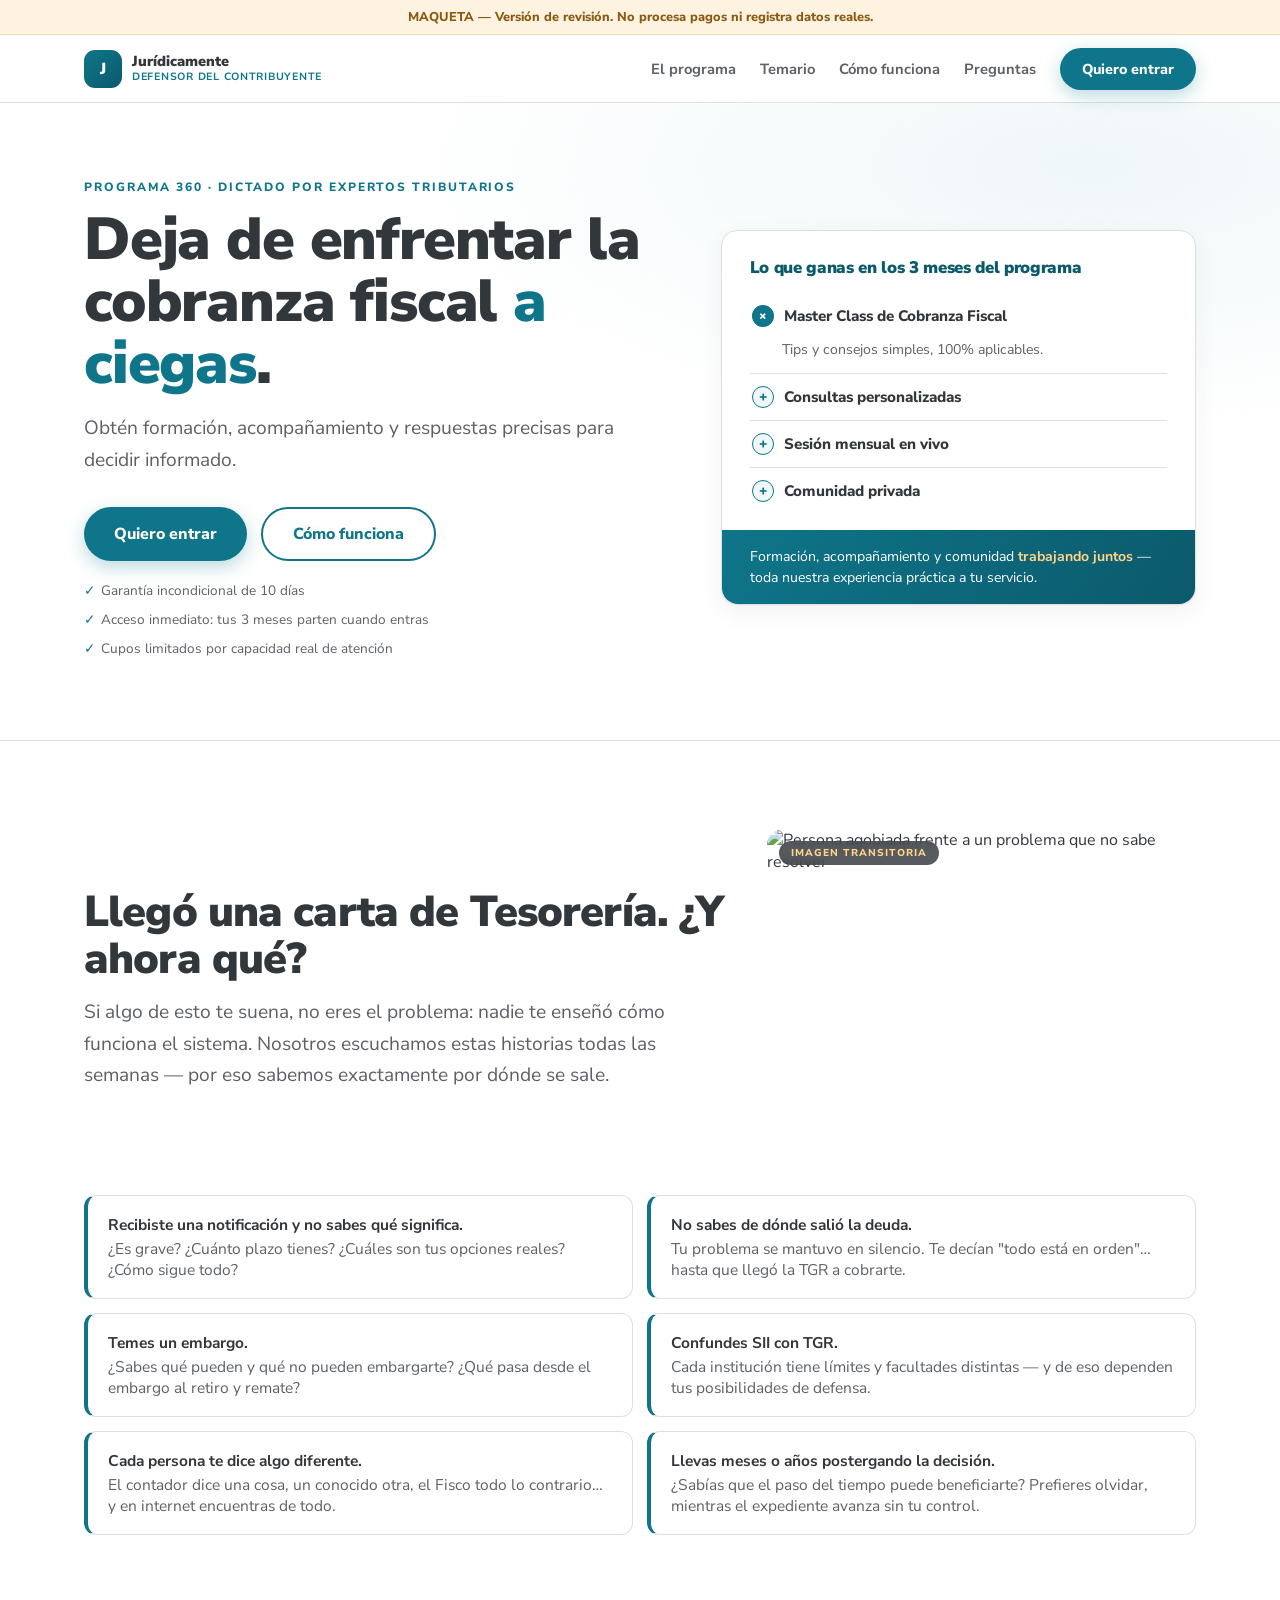
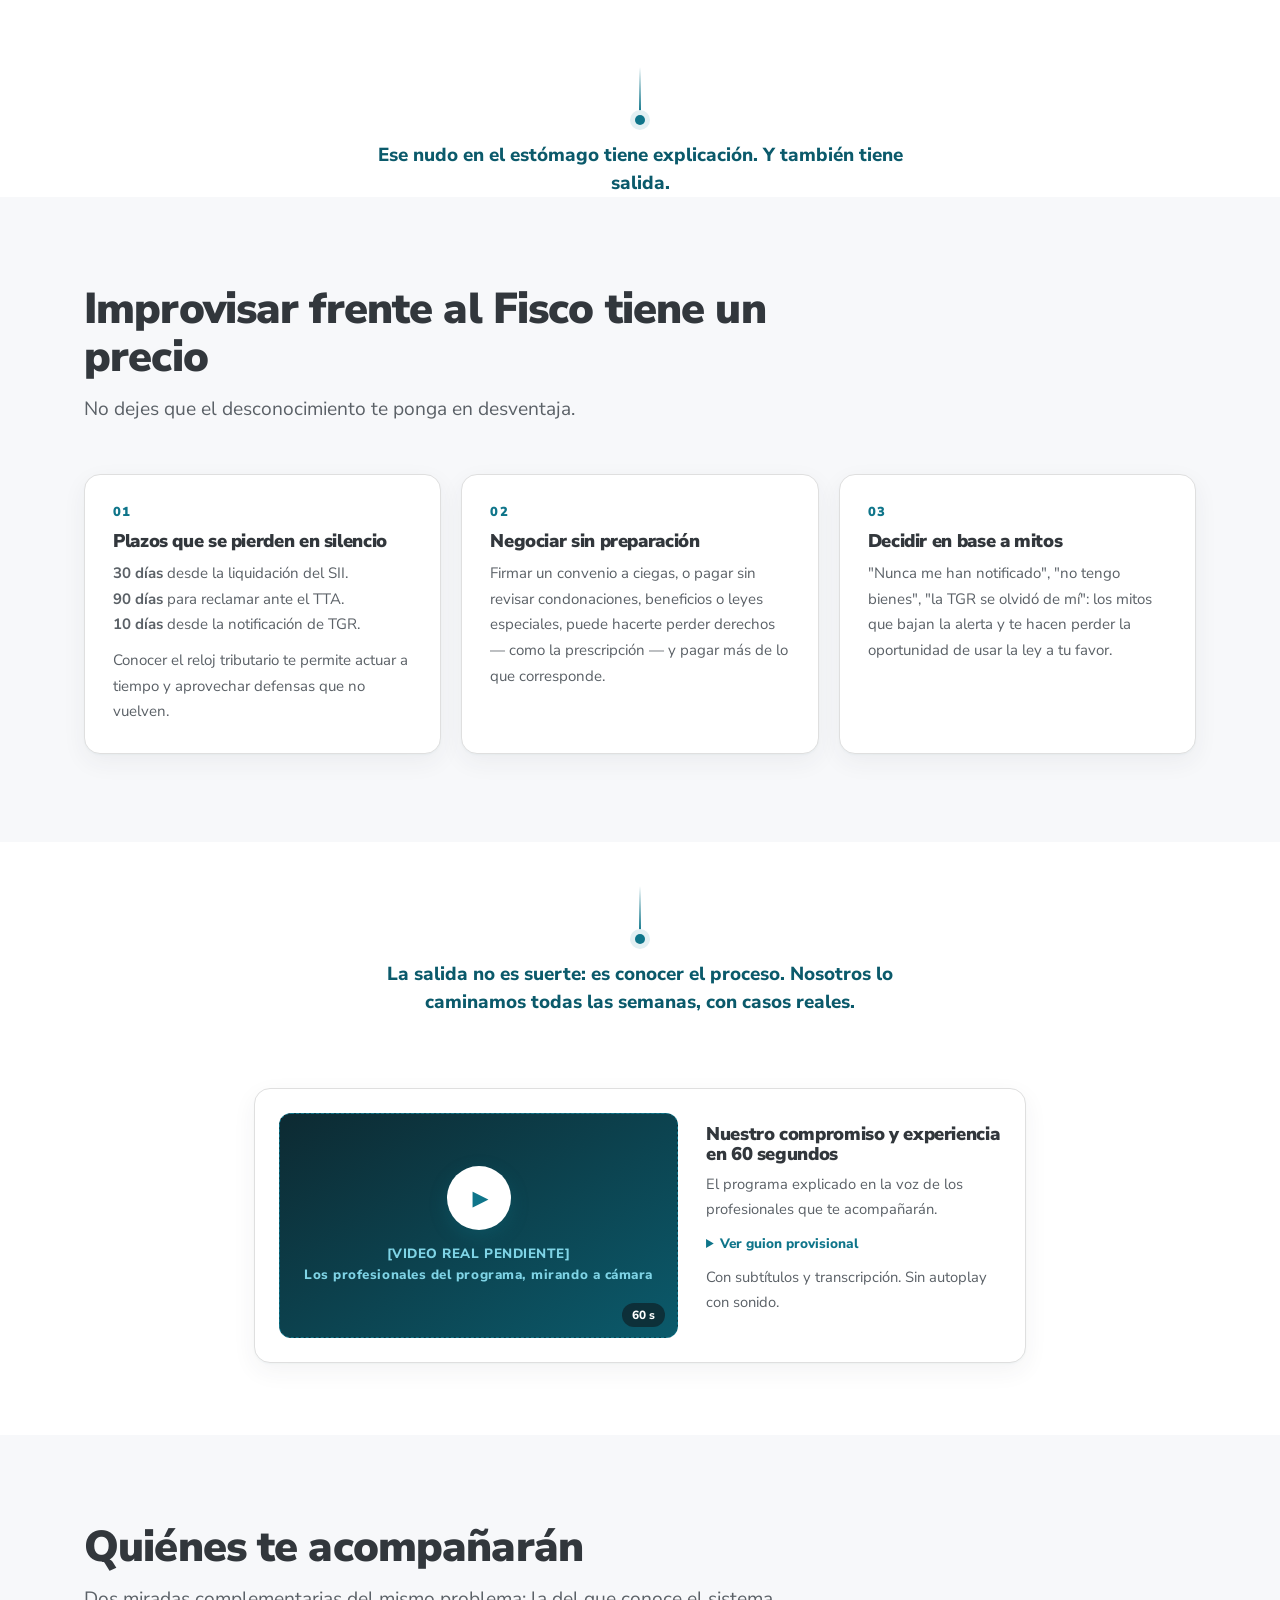
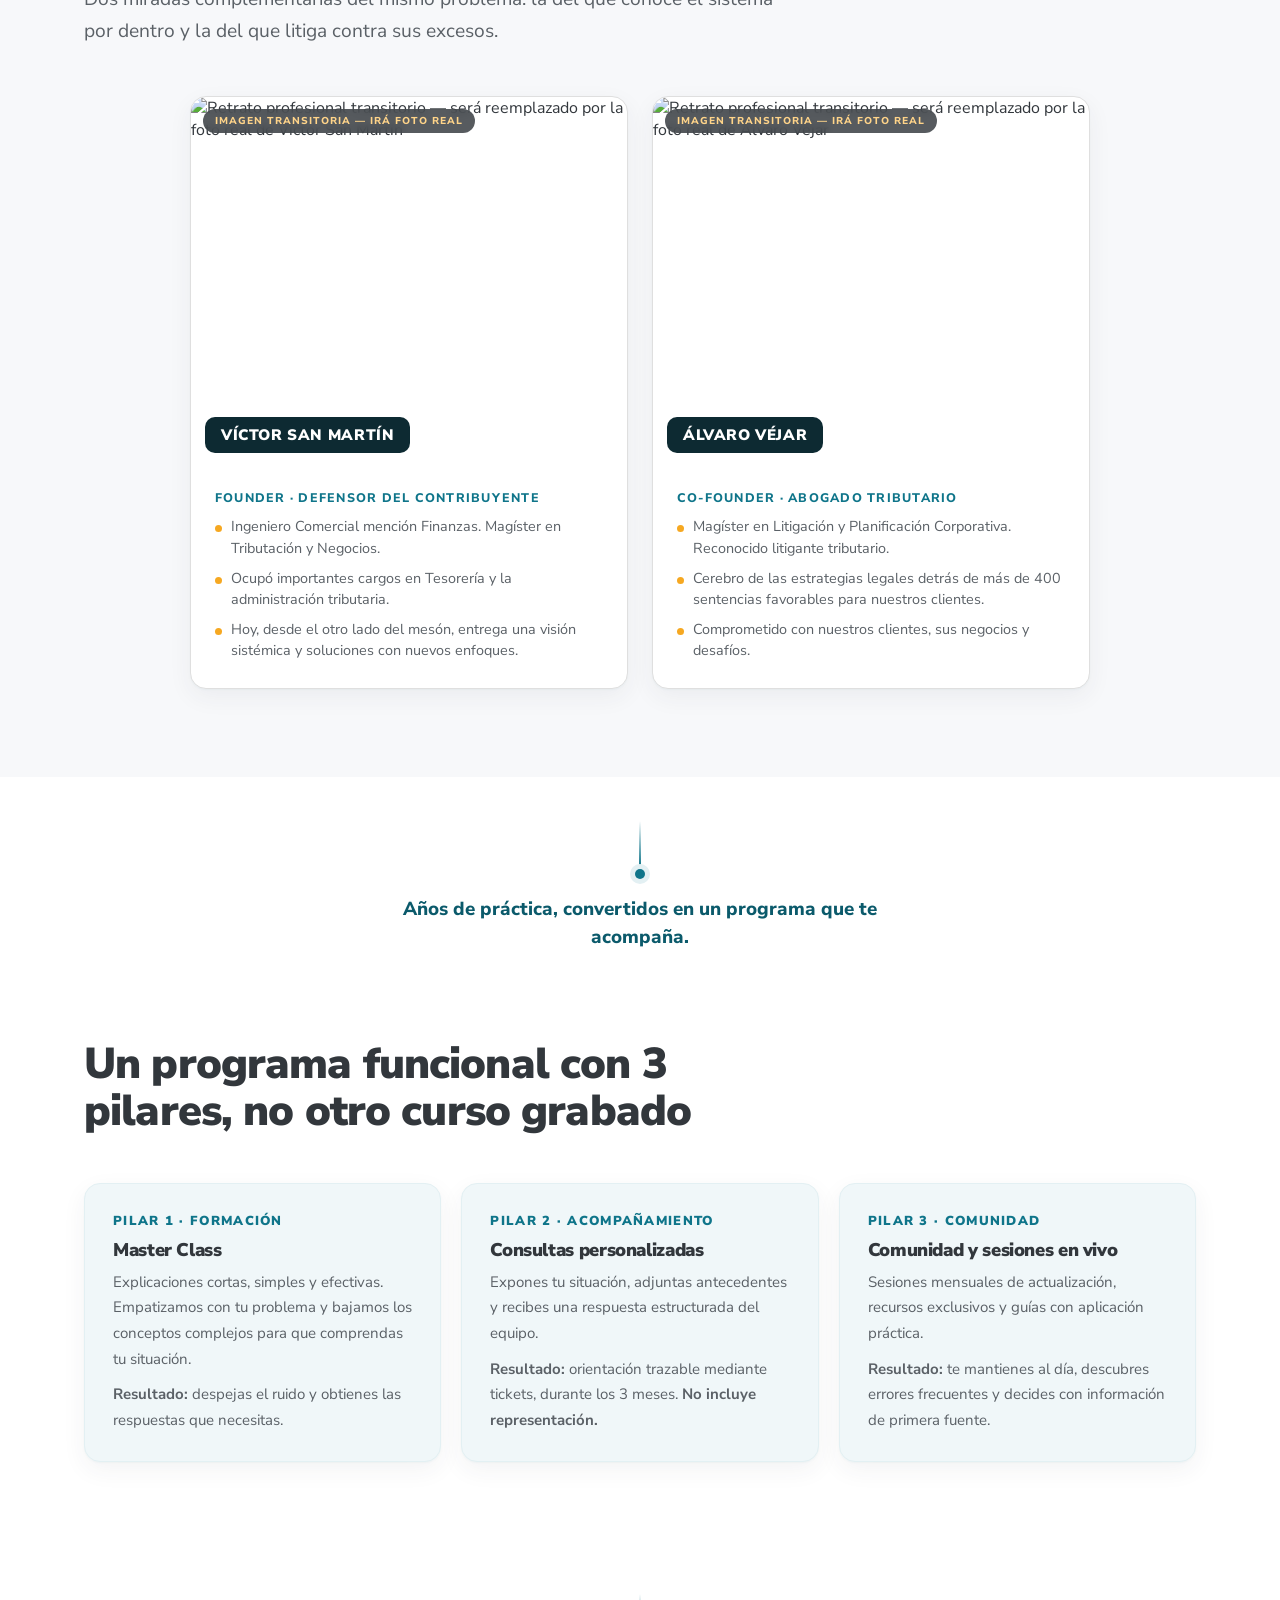
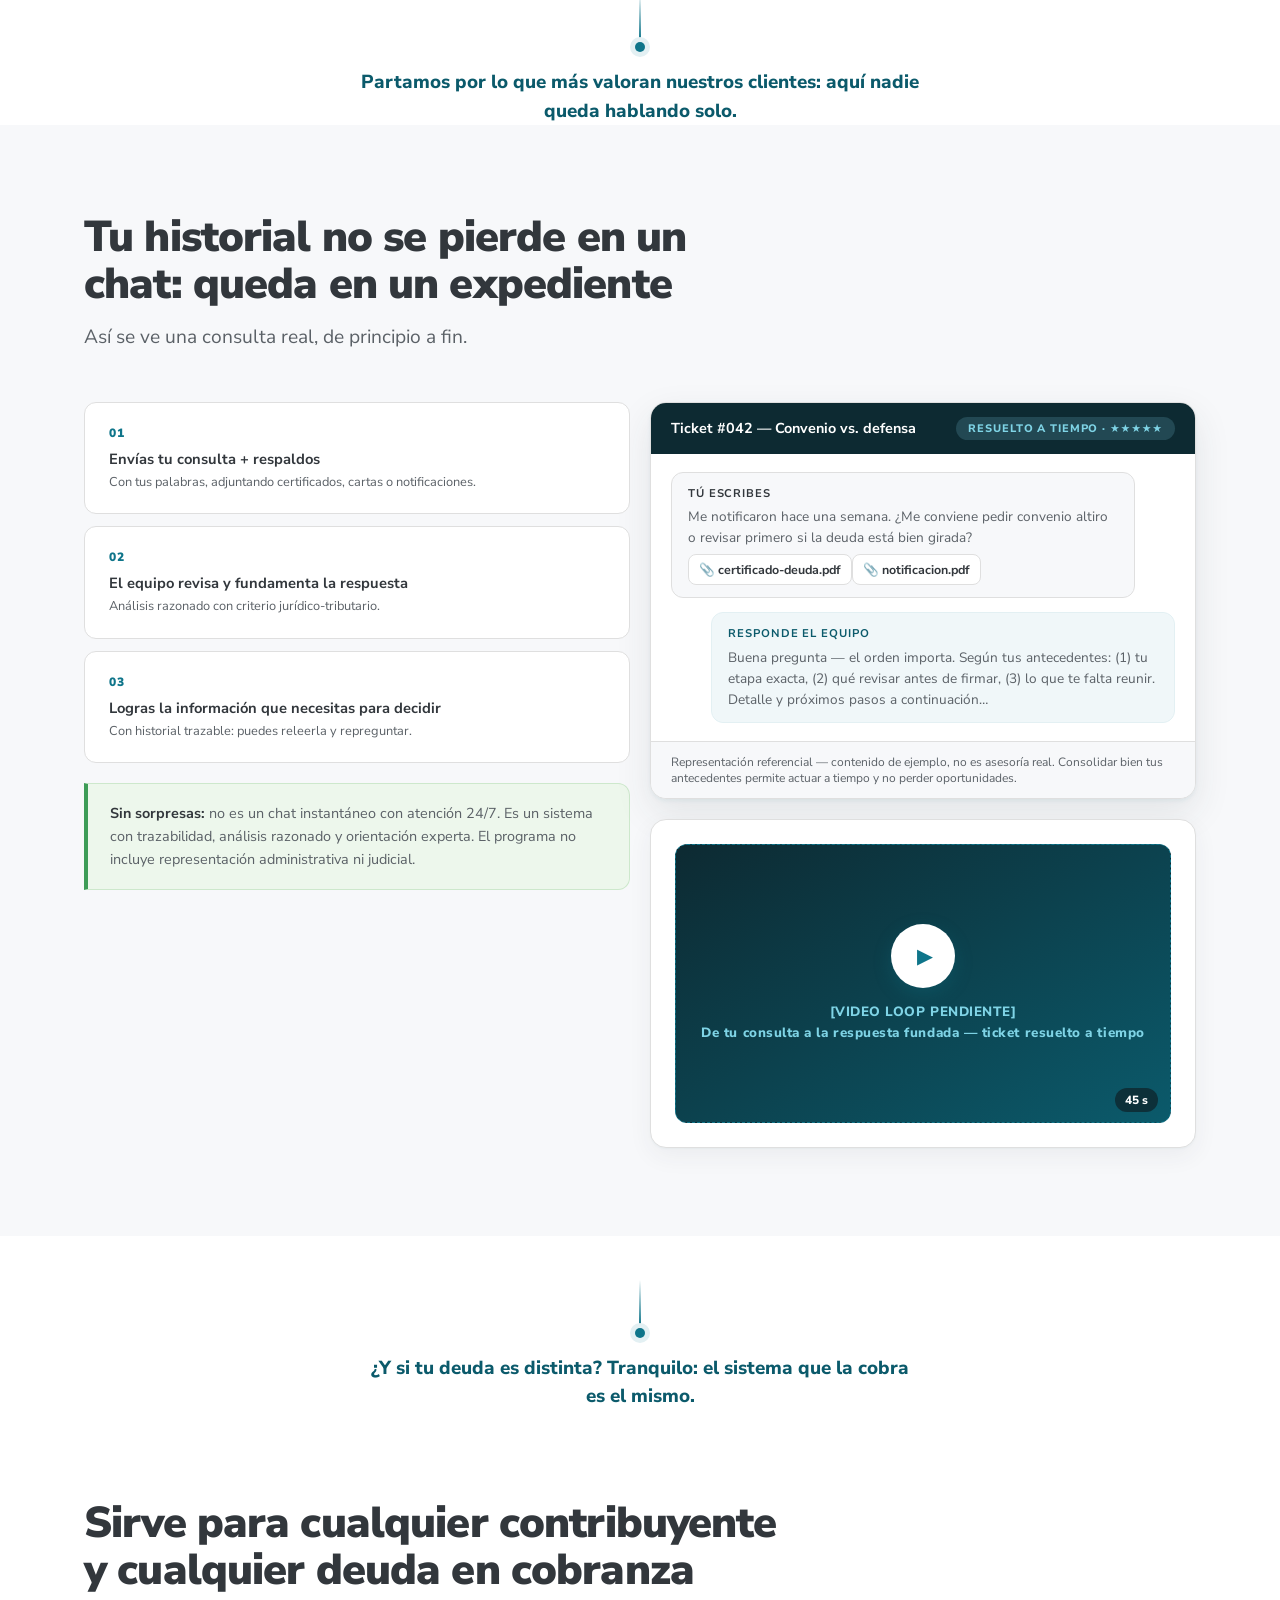
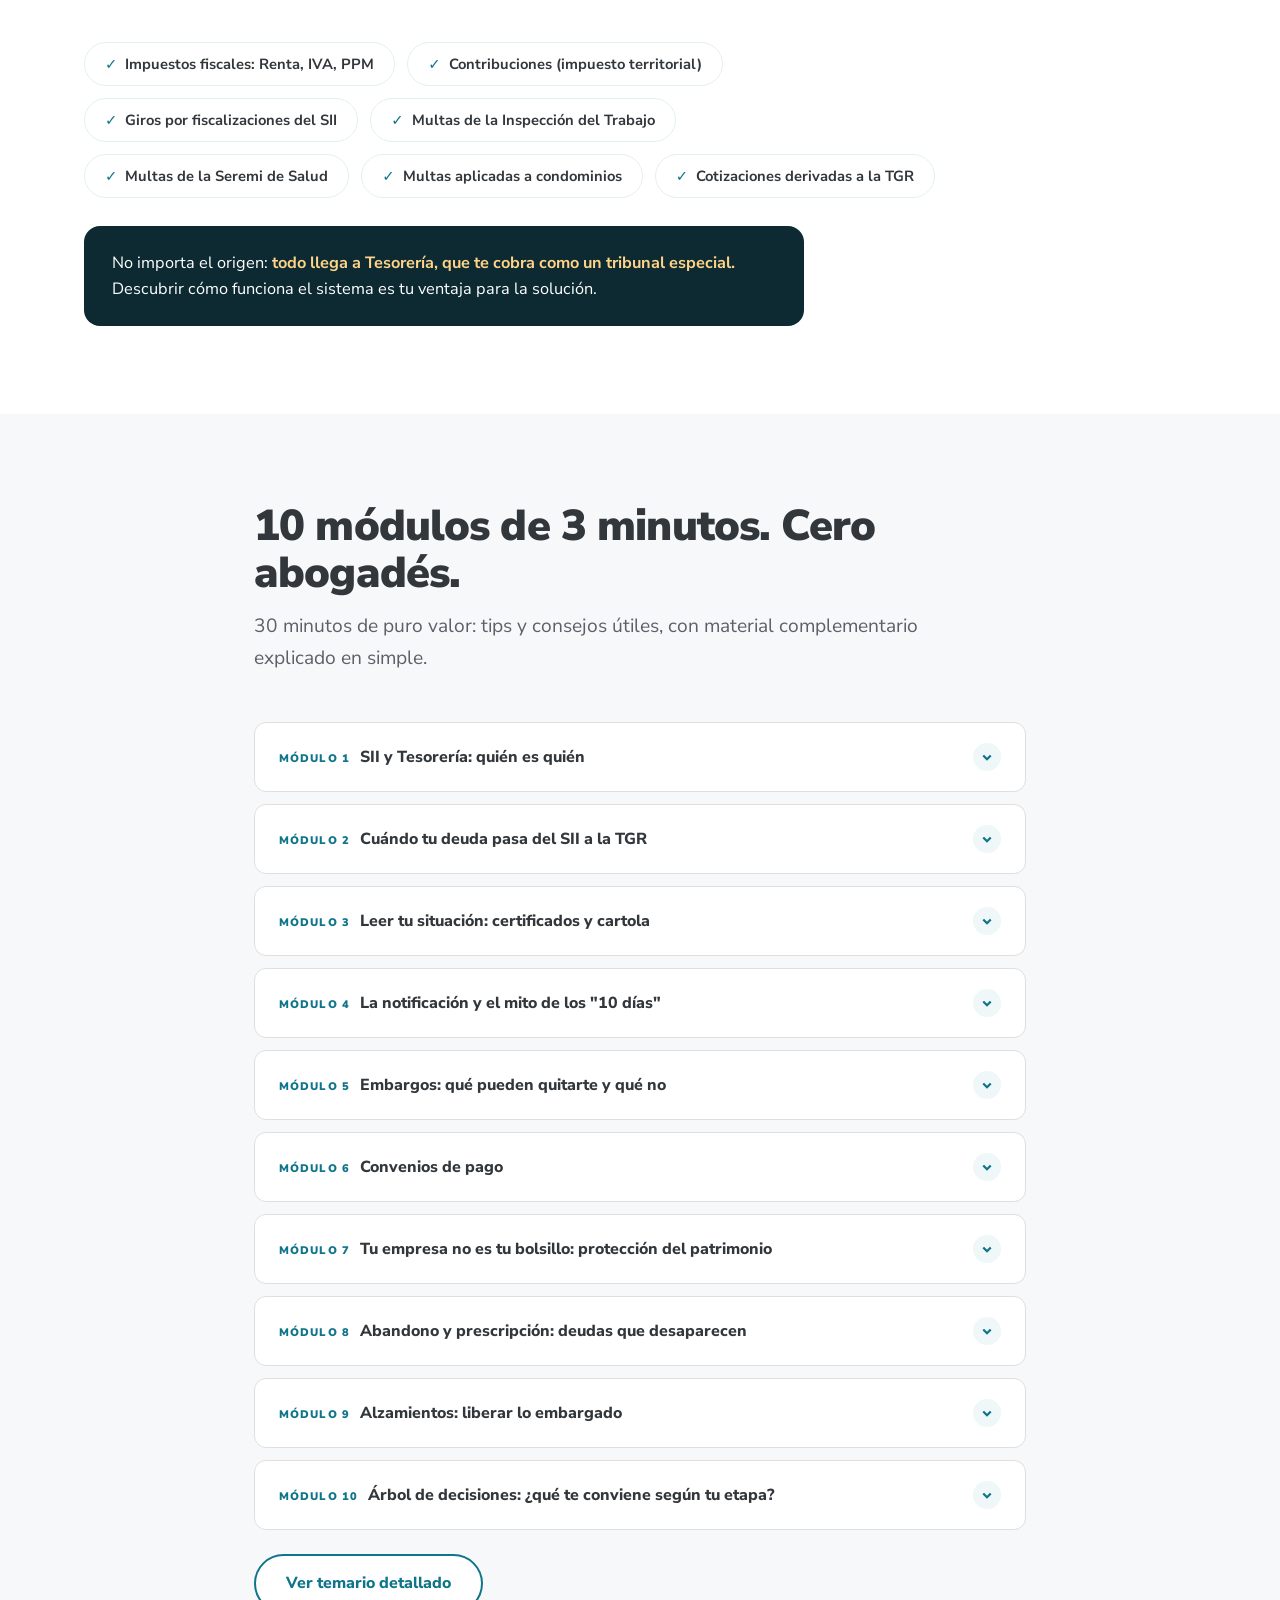
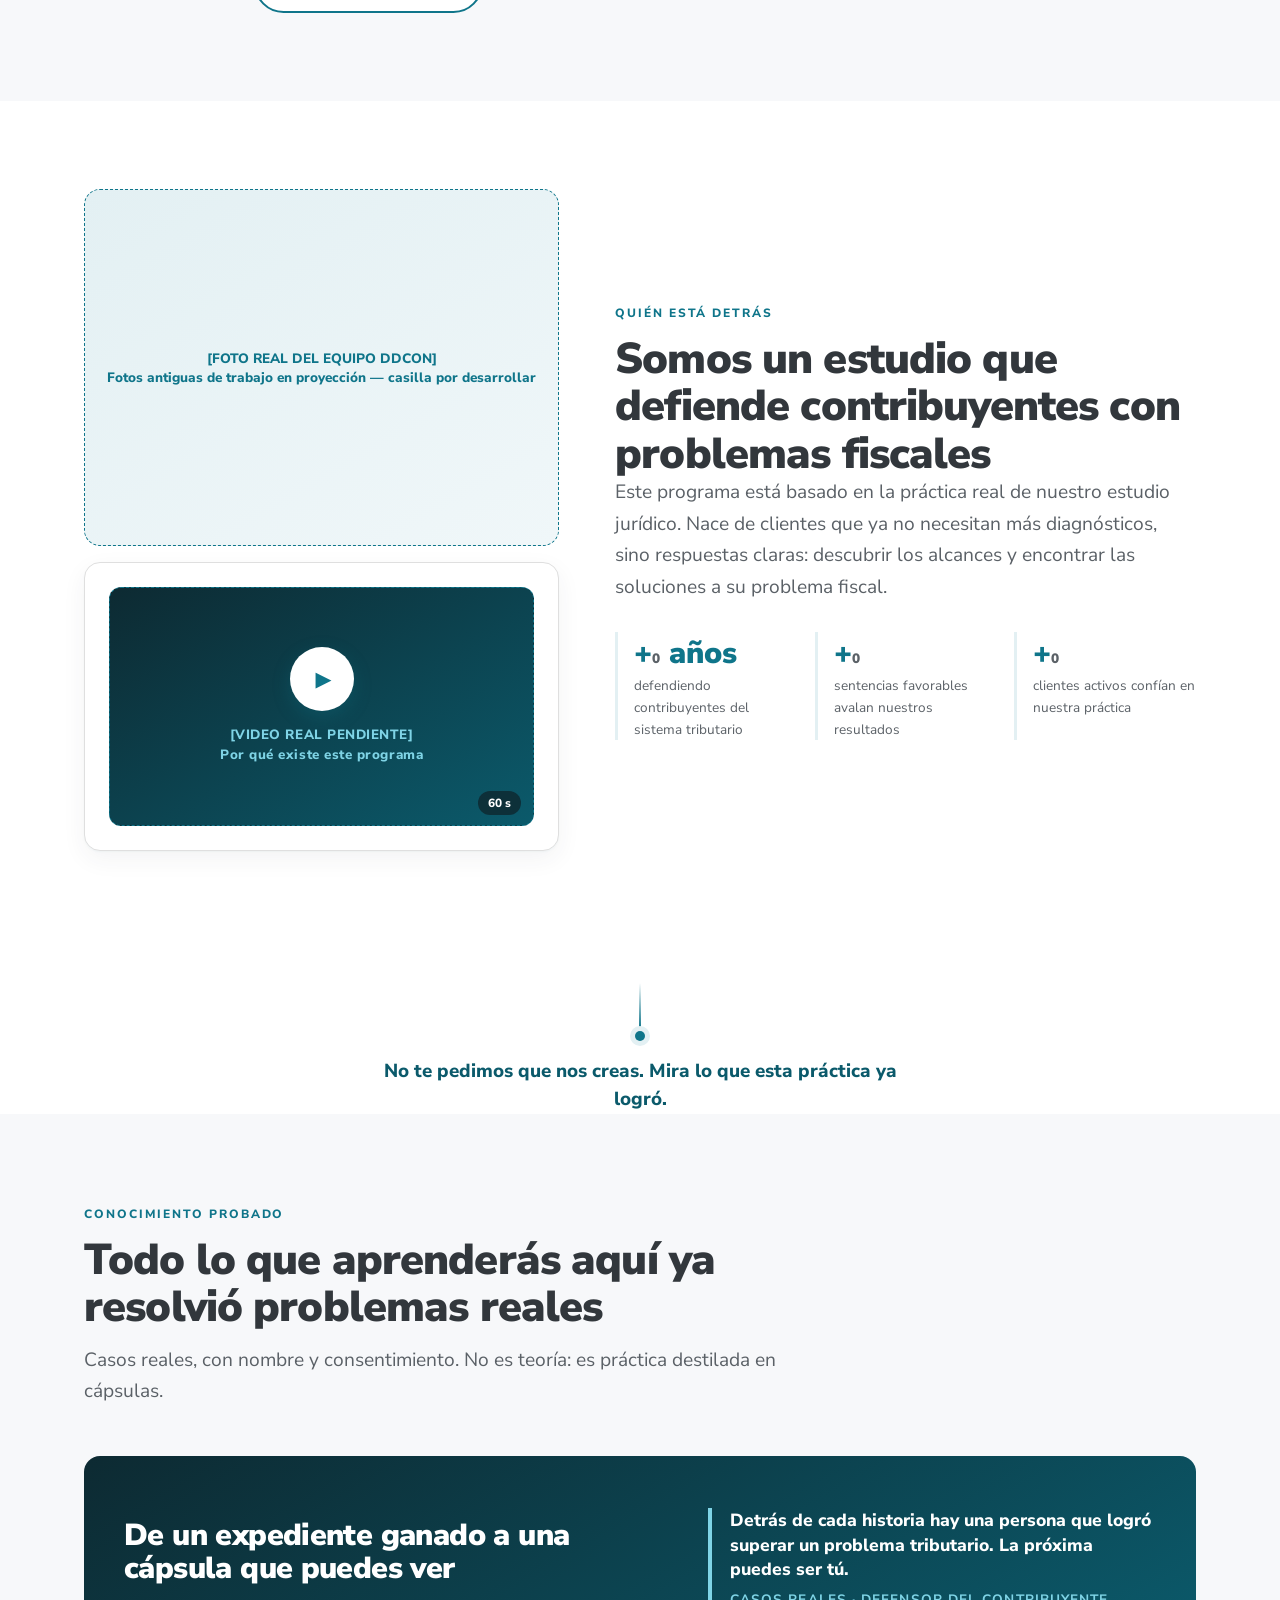
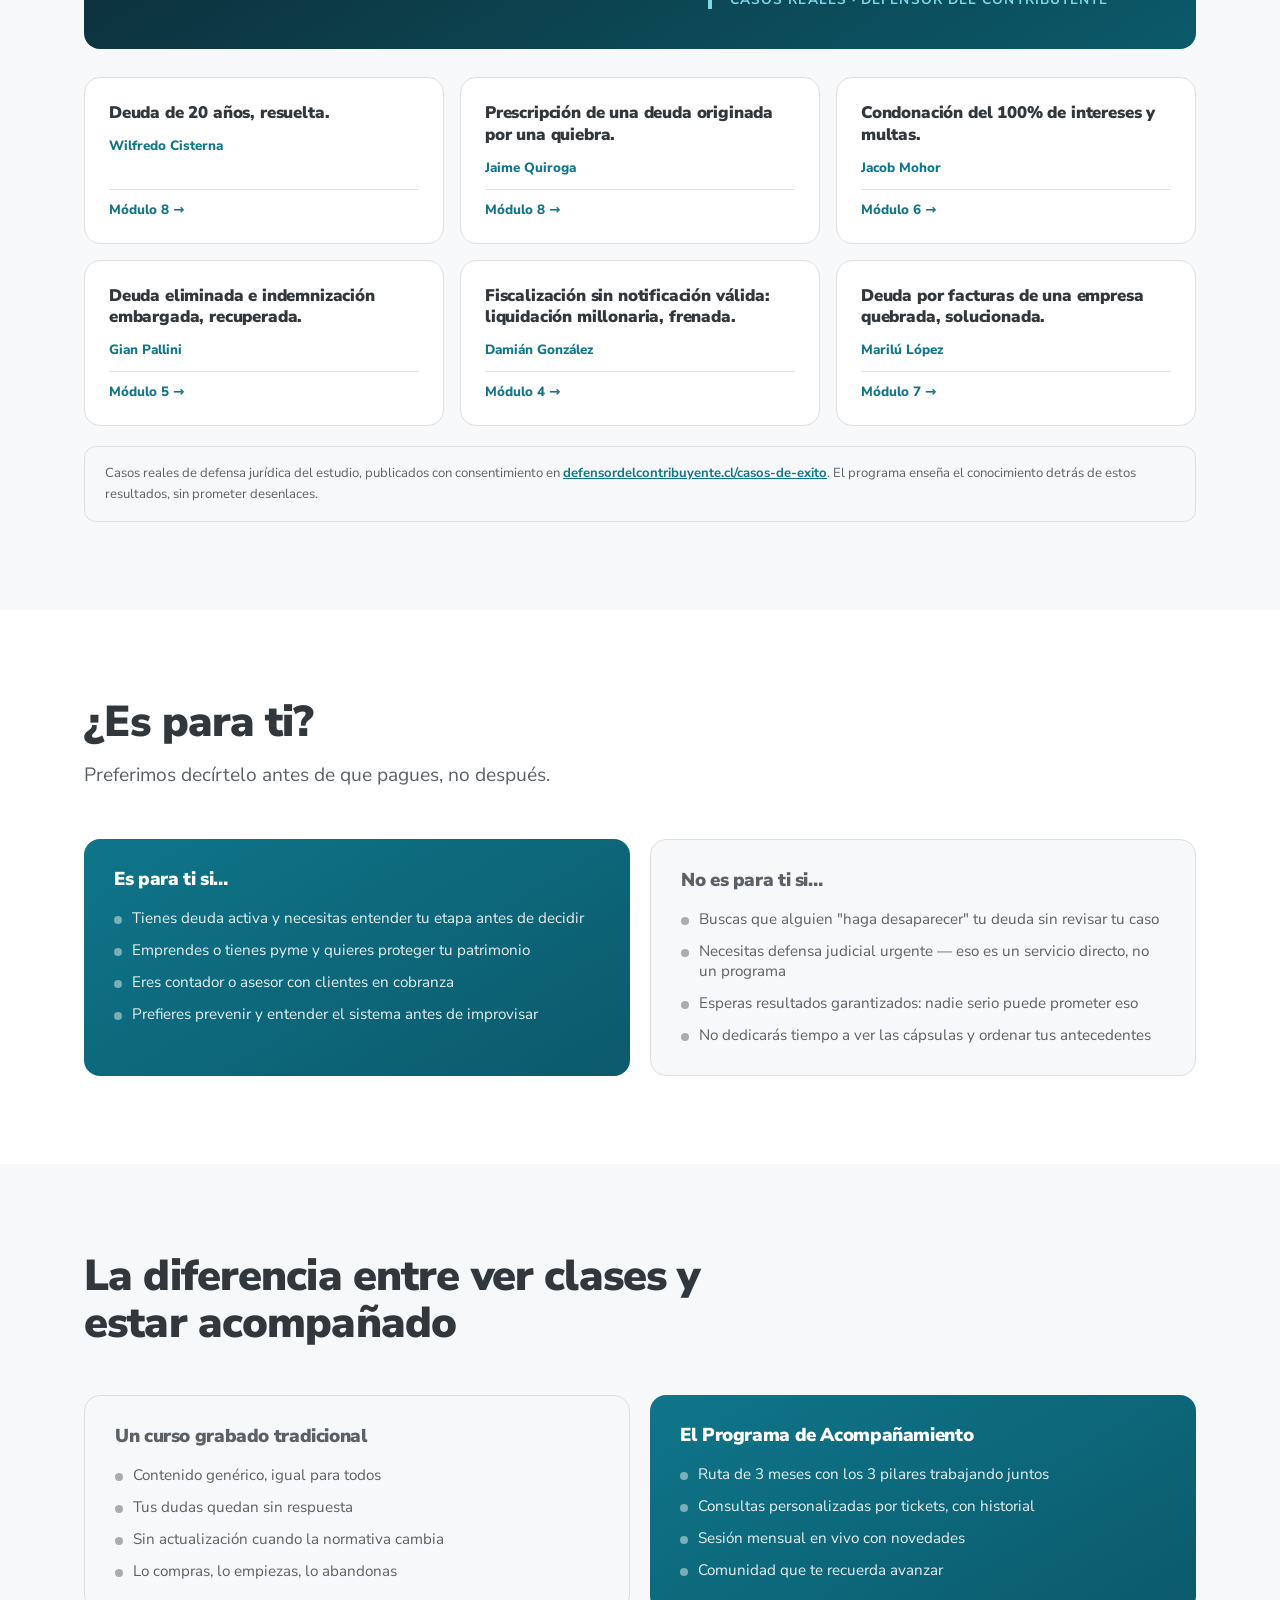
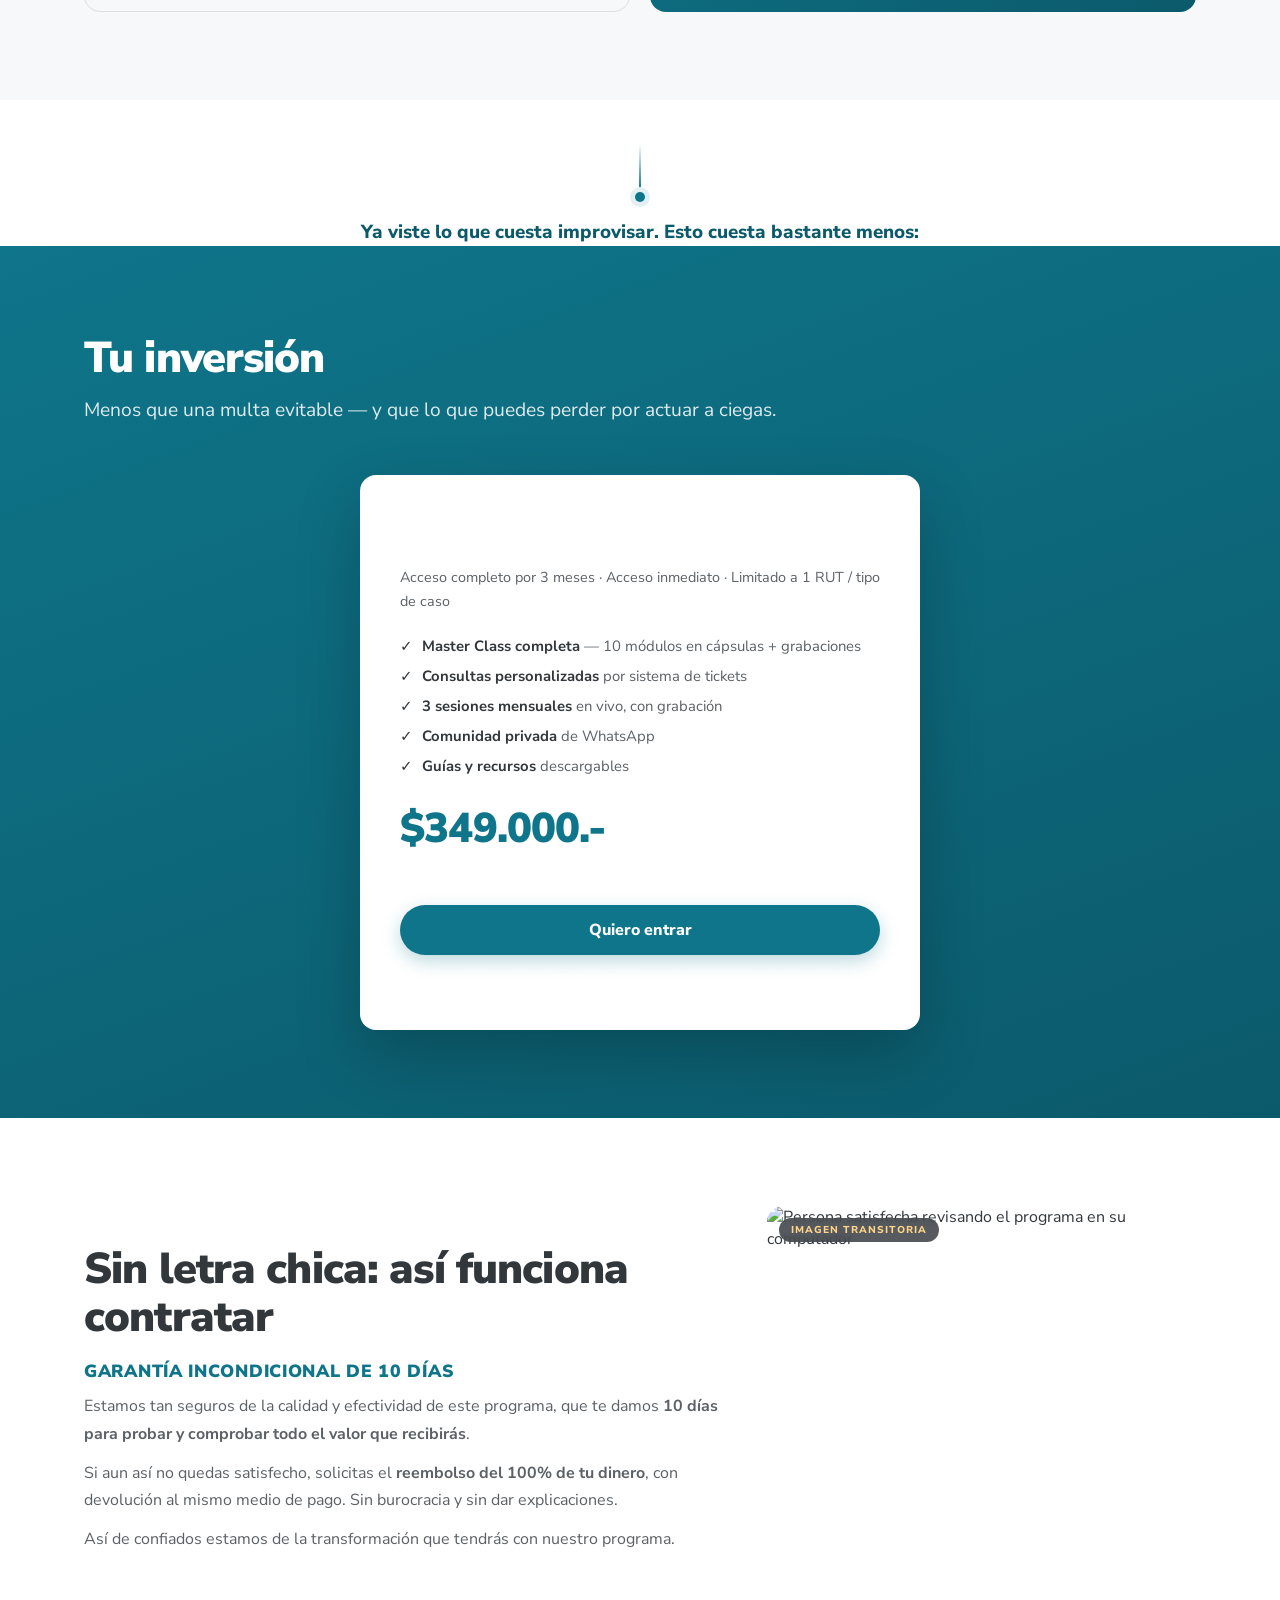
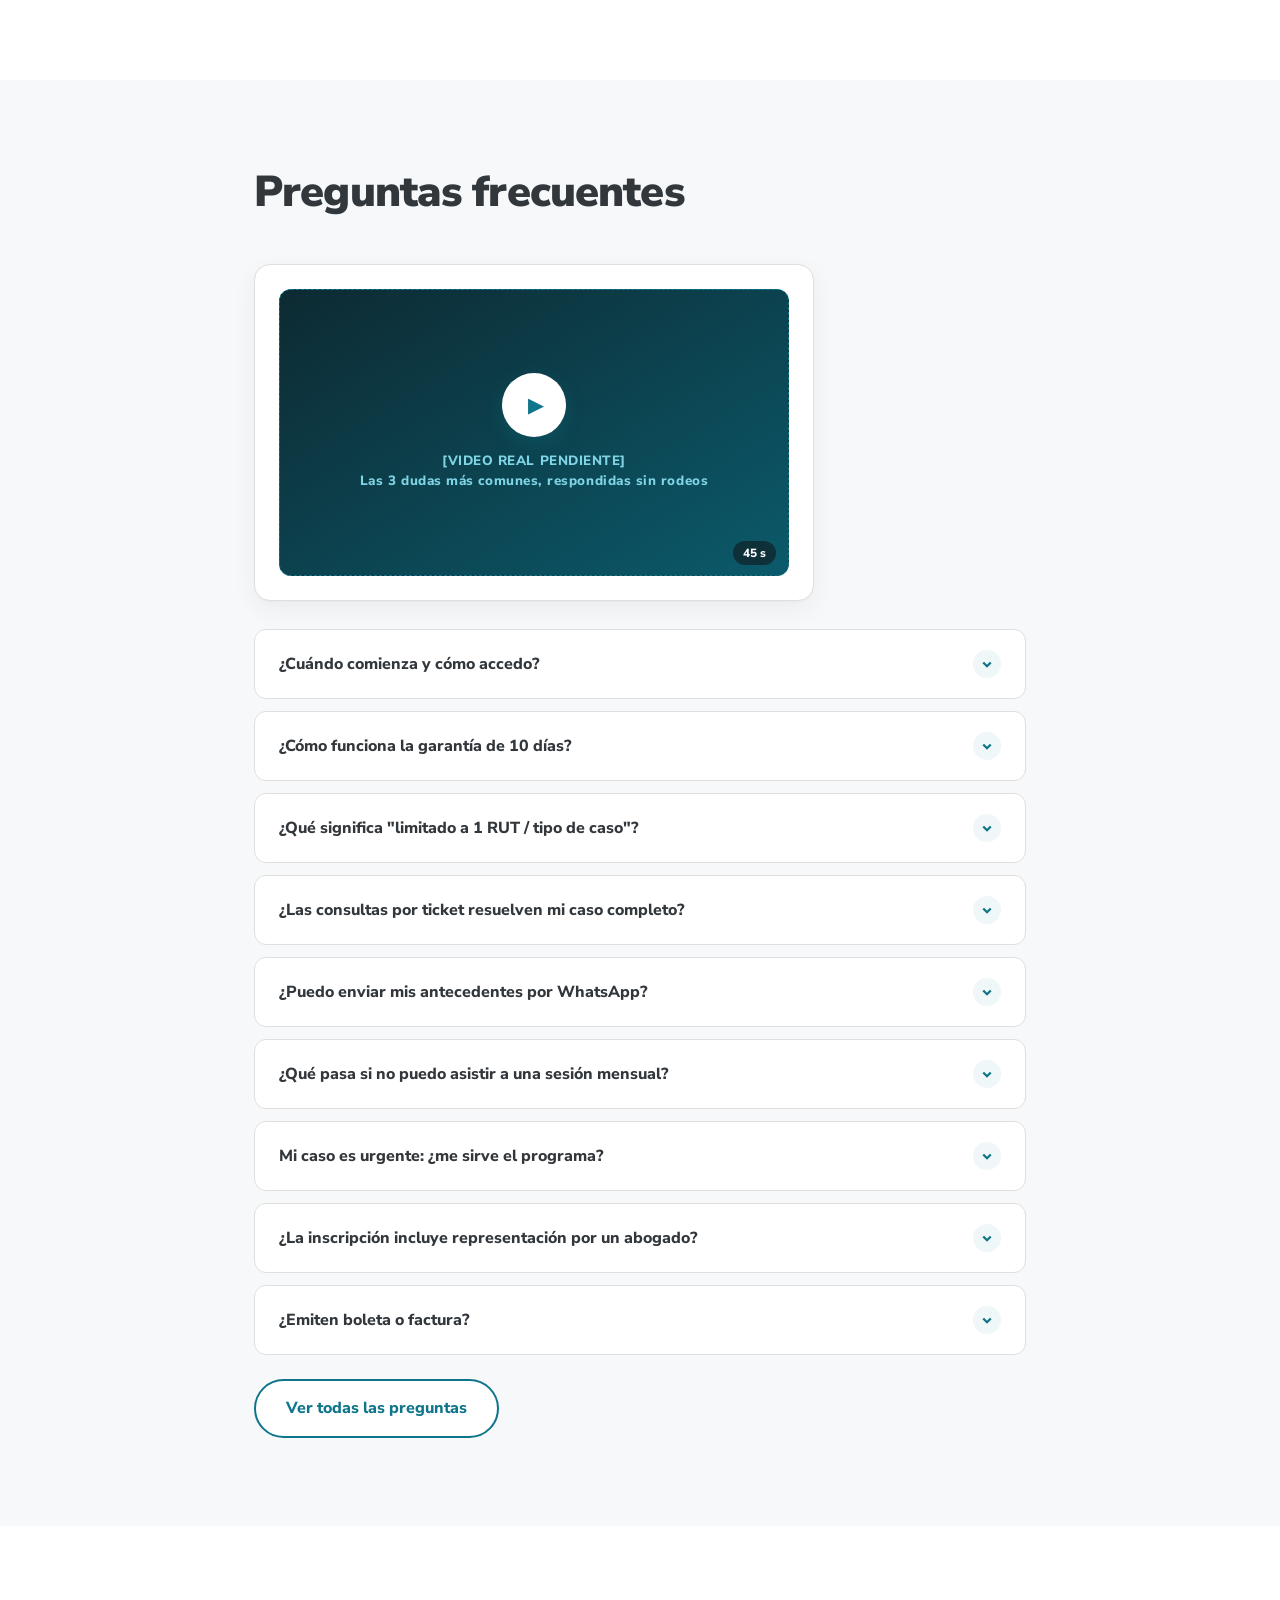
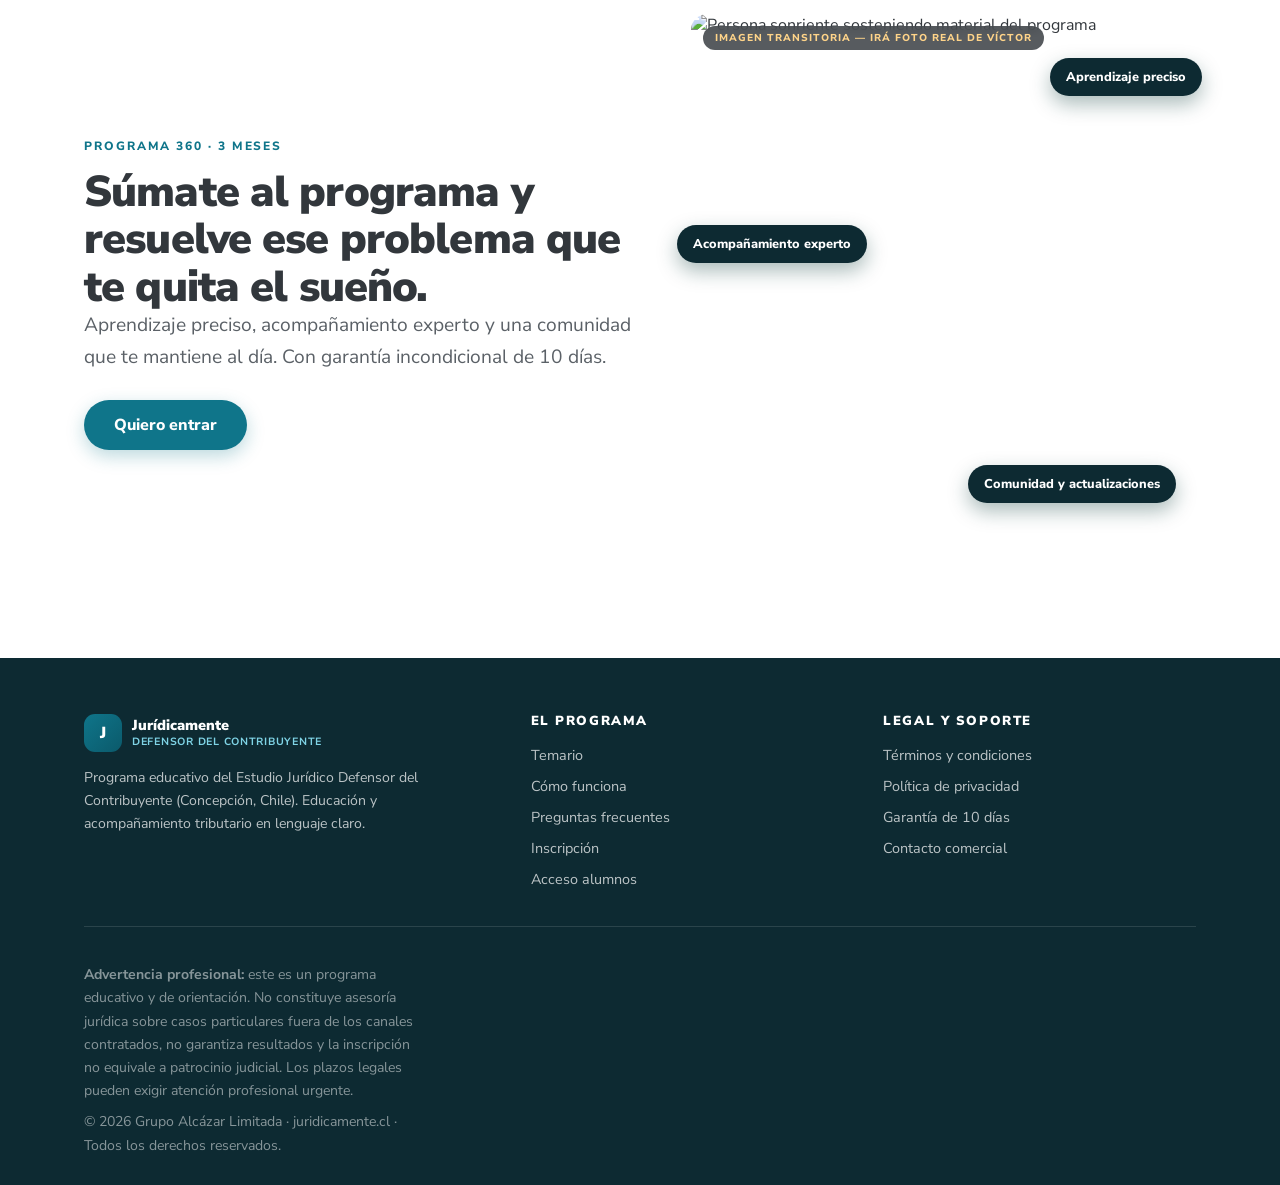
==== commit b8c55582: "V7 — identidad y propagación: paleta 100% defensordelcontribuyente.cl (teal #0F758A, CTA teal, fondo" ====
--- a/index.html
+++ b/index.html
@@ -17,8 +17,8 @@
 <link rel="preconnect" href="https://fonts.googleapis.com" />
 <link rel="preconnect" href="https://fonts.gstatic.com" crossorigin />
 <link href="https://fonts.googleapis.com/css2?family=Nunito+Sans:opsz,wght@6..12,400;6..12,700;6..12,800;6..12,900&display=swap" rel="stylesheet" />
-<link rel="icon" href="data:image/svg+xml,%3Csvg xmlns='http://www.w3.org/2000/svg' viewBox='0 0 64 64'%3E%3Crect width='64' height='64' rx='14' fill='%230E9594'/%3E%3Ctext x='32' y='44' font-family='Arial,sans-serif' font-size='36' font-weight='900' fill='white' text-anchor='middle'%3EJ%3C/text%3E%3C/svg%3E" />
-<meta name="theme-color" content="#0E9594" />
+<link rel="icon" href="data:image/svg+xml,%3Csvg xmlns='http://www.w3.org/2000/svg' viewBox='0 0 64 64'%3E%3Crect width='64' height='64' rx='14' fill='%230F758A'/%3E%3Ctext x='32' y='44' font-family='Arial,sans-serif' font-size='36' font-weight='900' fill='white' text-anchor='middle'%3EJ%3C/text%3E%3C/svg%3E" />
+<meta name="theme-color" content="#0F758A" />
 <link rel="stylesheet" href="assets/css/estilo.css" />
 <script type="application/ld+json">
 {
@@ -97,7 +97,7 @@
           <summary><span class="plus" aria-hidden="true">+</span>Comunidad privada</summary>
           <p>Avisos, recordatorios y recursos exclusivos para los miembros.</p>
         </details>
-        <div class="hero-card-band">Formación + acompañamiento + comunidad. <b>3 razones</b> para sumarte: toda nuestra experiencia a tu servicio.</div>
+        <div class="hero-card-band">Formación, acompañamiento y comunidad <b>trabajando juntos</b> — toda nuestra experiencia práctica a tu servicio.</div>
       </aside>
     </div>
   </div>
@@ -109,7 +109,7 @@
     <div class="problema-head">
       <div data-reveal>
         <h2 class="display-md">Llegó una carta de Tesorería. ¿Y ahora qué?</h2>
-        <p class="lead" style="margin-top:14px">Si alguna de estas situaciones te suena, no eres el problema: nadie te enseñó cómo funciona el sistema.</p>
+        <p class="lead" style="margin-top:14px">Si algo de esto te suena, no eres el problema: nadie te enseñó cómo funciona el sistema. Nosotros escuchamos estas historias todas las semanas — por eso sabemos exactamente por dónde se sale.</p>
       </div>
       <figure class="stock-slot" data-reveal style="--d:.1s">
         <span class="stock-badge">Imagen transitoria</span>
@@ -128,6 +128,8 @@
 </section>
 
 <!-- ======= 3 · COSTO DE IMPROVISAR ======= -->
+<div class="connector" data-reveal><p>Ese nudo en el estómago tiene explicación. Y también tiene salida.</p></div>
+
 <section class="section section-alt" id="costo">
   <div class="container">
     <div class="section-head" data-reveal>
@@ -157,6 +159,8 @@
 
 <!-- ======= 4 · VIDEO PRINCIPAL ======= -->
 <!-- POLÍTICA VISUAL: solo personas reales. No reemplazar con video/imagen generada por IA. -->
+<div class="connector" data-reveal><p>La salida no es suerte: es conocer el proceso. Nosotros lo caminamos todas las semanas, con casos reales.</p></div>
+
 <section class="section" id="video" style="padding-top:72px;padding-bottom:72px">
   <div class="container-narrow">
     <div class="video-block" data-reveal>
@@ -221,6 +225,8 @@
 </section>
 
 <!-- ======= 6 · LOS 3 PILARES ======= -->
+<div class="connector" data-reveal><p>Años de práctica, convertidos en un programa que te acompaña.</p></div>
+
 <section class="section" id="pilares">
   <div class="container">
     <div class="section-head" data-reveal>
@@ -250,11 +256,13 @@
 </section>
 
 <!-- ======= 7 · SISTEMA DE TICKETS ======= -->
+<div class="connector" data-reveal><p>Partamos por lo que más valoran nuestros clientes: aquí nadie queda hablando solo.</p></div>
+
 <section class="section section-alt" id="tickets">
   <div class="container">
     <div class="section-head" data-reveal>
       <h2 class="display-md">Tu historial no se pierde en un chat: queda en un expediente</h2>
-      <p class="lead">Así funciona una consulta, en 3 pasos.</p>
+      <p class="lead">Así se ve una consulta real, de principio a fin.</p>
     </div>
     <div class="grid-2" style="align-items:start">
       <div>
@@ -289,6 +297,8 @@
 </section>
 
 <!-- ======= 8 · SIRVE PARA CUALQUIER DEUDA ======= -->
+<div class="connector" data-reveal><p>¿Y si tu deuda es distinta? Tranquilo: el sistema que la cobra es el mismo.</p></div>
+
 <section class="section" id="deudas">
   <div class="container">
     <div class="section-head" data-reveal>
@@ -391,6 +401,8 @@
 </section>
 
 <!-- ======= 11 · CONOCIMIENTO PROBADO ======= -->
+<div class="connector" data-reveal><p>No te pedimos que nos creas. Mira lo que esta práctica ya logró.</p></div>
+
 <section class="section section-alt" id="casos">
   <div class="container">
     <div class="section-head" data-reveal>
@@ -505,6 +517,8 @@
 </section>
 
 <!-- ======= 14 · OFERTA ======= -->
+<div class="connector" data-reveal><p>Ya viste lo que cuesta improvisar. Esto cuesta bastante menos:</p></div>
+
 <section class="section section-teal" id="inversion">
   <div class="container">
     <div class="section-head" data-reveal>
@@ -677,6 +691,7 @@
   <a href="inscripcion.html" class="btn btn-primary" data-evt="cta_click">Quiero entrar</a>
 </div>
 
+<script src="assets/js/config.js"></script>
 <script src="assets/js/app.js"></script>
 </body>
 </html>
--- a/assets/css/estilo.css
+++ b/assets/css/estilo.css
@@ -6,21 +6,21 @@
    ============================================================ */
 :root {
   /* Superficies */
-  --surface: #FBF9F4;
-  --surface-alt: #F3EFE4;
-  --separator: #E6E0D2;
+  --surface: #ffffff;
+  --surface-alt: #f7f8fa;
+  --separator: #DFDFDF;
   /* Texto */
-  --ink: #2E3A3A;
-  --ink-soft: #5A665F;
+  --ink: #32373c;
+  --ink-soft: #5b6167;
   /* Marca (acento único bloqueado en todo el sitio) */
-  --brand: #0E9594;
-  --brand-text: #0B6E6D;      /* turquesa para texto pequeño (AA) */
+  --brand: #0F758A;
+  --brand-text: #0F758A;      /* turquesa para texto pequeño (AA) */
   --accent: #F6A821;          /* ámbar optimista — CTA principal */
   --accent-dark: #DD9110;
-  --brand-dark: #0B6E6D;
-  --brand-deep: #0B3B3A;
-  --brand-soft: #D8ECE9;
-  --brand-tint: #EFF7F4;
+  --brand-dark: #0b5a6b;
+  --brand-deep: #0d2a32;
+  --brand-soft: #e3f0f3;
+  --brand-tint: #f0f7f9;
   /* Funcionales (uso racionado, por intención) */
   --success: #00d084;
   --alert: #cf2e2e;
@@ -30,9 +30,9 @@
   --radius-soft: 12px;
   --radius-input: 10px;
   /* Sombras teñidas a la marca, nunca negro puro */
-  --shadow-card: 0 1px 2px rgba(14,149,148,.04), 0 8px 24px rgba(46,58,58,.06);
-  --shadow-card-hover: 0 2px 4px rgba(14,149,148,.06), 0 14px 36px rgba(46,58,58,.10);
-  --shadow-cta: 0 6px 18px rgba(14,149,148,.28);
+  --shadow-card: 0 1px 2px rgba(15,117,138,.04), 0 8px 24px rgba(50,55,60,.06);
+  --shadow-card-hover: 0 2px 4px rgba(15,117,138,.06), 0 14px 36px rgba(50,55,60,.10);
+  --shadow-cta: 0 6px 18px rgba(15,117,138,.28);
   /* Movimiento */
   --ease: cubic-bezier(.16,1,.3,1);
   /* Tipografía */
@@ -75,7 +75,7 @@
   display: inline-block; font-size: 12px; font-weight: 800; text-transform: uppercase;
   letter-spacing: .16em; color: var(--brand-text); margin-bottom: 14px;
 }
-.on-dark, .on-teal { color: #9FE0D5; }
+.on-dark, .on-teal { color: #7fd4e6; }
 
 /* ---------- Botones (pill, extrabold — identidad de marca) ---------- */
 .btn {
@@ -86,12 +86,12 @@
   min-height: 48px; /* objetivo táctil WCAG */
 }
 .btn:active { transform: translateY(1px); }
-.btn-primary { background: var(--accent); color: #223030; box-shadow: 0 6px 18px rgba(246,168,33,.35); }
-.btn-primary:hover { background: var(--accent-dark); }
+.btn-primary { background: var(--brand); color: #fff; box-shadow: var(--shadow-cta); }
+.btn-primary:hover { background: var(--brand-dark); }
 .btn-ghost { background: #fff; color: var(--brand); border: 2px solid var(--brand); }
 .btn-ghost:hover { background: var(--brand-tint); }
-.btn-on-teal { background: var(--accent); color: #223030; box-shadow: 0 6px 18px rgba(11,59,58,.35); }
-.btn-on-teal:hover { background: var(--accent-dark); }
+.btn-on-teal { background: #fff; color: var(--brand); box-shadow: 0 6px 18px rgba(13,42,50,.30); }
+.btn-on-teal:hover { background: var(--brand-tint); }
 .btn-wa { background: var(--whatsapp); color: #fff; }
 .btn-wa:hover { background: #1fb85a; }
 .btn-block { width: 100%; }
@@ -285,10 +285,10 @@
 .proof-band h2 { color: #fff; }
 .proof-band p { color: rgba(255,255,255,.85); margin-top: 12px; }
 .proof-band .proof-quote {
-  font-size: 1.1rem; font-weight: 800; line-height: 1.4; border-left: 4px solid #9FE0D5;
+  font-size: 1.1rem; font-weight: 800; line-height: 1.4; border-left: 4px solid #7fd4e6;
   padding-left: 18px; color: #fff;
 }
-.proof-band .proof-quote span { display: block; margin-top: 8px; font-size: .85rem; font-weight: 700; color: #9FE0D5; text-transform: uppercase; letter-spacing: .08em; }
+.proof-band .proof-quote span { display: block; margin-top: 8px; font-size: .85rem; font-weight: 700; color: #7fd4e6; text-transform: uppercase; letter-spacing: .08em; }
 
 .proof-grid { display: grid; grid-template-columns: repeat(3, 1fr); gap: 16px; }
 .proof-case {
@@ -409,7 +409,7 @@
 .resource:hover { transform: translateY(-4px); box-shadow: var(--shadow-card-hover); }
 .resource-preview {
   aspect-ratio: 16/9; background: linear-gradient(150deg, var(--brand-deep), var(--brand-dark));
-  display: grid; place-items: center; color: #9FE0D5; font-weight: 800; font-size: .8rem;
+  display: grid; place-items: center; color: #7fd4e6; font-weight: 800; font-size: .8rem;
   letter-spacing: .08em; text-transform: uppercase; text-align: center; padding: 16px;
 }
 .resource-body { padding: 20px 22px; }
@@ -425,12 +425,12 @@
 .footer { background: var(--brand-deep); color: rgba(255,255,255,.72); padding: 56px 0 28px; }
 .footer-grid { display: grid; grid-template-columns: 1.3fr 1fr 1fr; gap: 40px; padding-bottom: 36px; border-bottom: 1px solid rgba(255,255,255,.12); }
 .footer .logo-text strong { color: #fff; }
-.footer .logo-text span { color: #9FE0D5; }
+.footer .logo-text span { color: #7fd4e6; }
 .footer p { font-size: .88rem; line-height: 1.65; margin-top: 14px; max-width: 340px; }
 .footer h4 { color: #fff; font-size: .82rem; text-transform: uppercase; letter-spacing: .12em; margin-bottom: 16px; }
 .footer ul { list-style: none; display: grid; gap: 9px; }
 .footer a { color: rgba(255,255,255,.72); text-decoration: none; font-size: .9rem; transition: color .2s; }
-.footer a:hover, .footer a:focus-visible { color: #9FE0D5; }
+.footer a:hover, .footer a:focus-visible { color: #7fd4e6; }
 .footer-legal { padding-top: 22px; font-size: .78rem; color: rgba(255,255,255,.5); line-height: 1.6; }
 .footer-legal p + p { margin-top: 8px; }
 
@@ -470,7 +470,7 @@
   display: grid; place-items: center; font-size: 1.3rem; box-shadow: var(--shadow-cta);
   transition: transform .25s var(--ease); line-height: 1; padding-left: 4px;
 }
-.video-cover-text { font-size: .84rem; font-weight: 800; color: #9FE0D5; letter-spacing: .04em; line-height: 1.5; }
+.video-cover-text { font-size: .84rem; font-weight: 800; color: #7fd4e6; letter-spacing: .04em; line-height: 1.5; }
 .video-dur {
   position: absolute; bottom: 10px; right: 12px; background: rgba(13,42,50,.85); color: #fff;
   font-size: .74rem; font-weight: 800; padding: 4px 10px; border-radius: 999px;
@@ -494,7 +494,7 @@
 }
 .ticket-head b { font-size: .9rem; }
 .ticket-status {
-  background: rgba(127,212,230,.18); color: #9FE0D5; font-size: .68rem; font-weight: 800;
+  background: rgba(127,212,230,.18); color: #7fd4e6; font-size: .68rem; font-weight: 800;
   letter-spacing: .08em; text-transform: uppercase; padding: 4px 12px; border-radius: 999px;
   white-space: nowrap;
 }
@@ -540,7 +540,7 @@
 .stock-slot img { width: 100%; height: 100%; object-fit: cover; display: block; }
 .stock-badge {
   position: absolute; top: 12px; left: 12px; z-index: 2;
-  background: rgba(46,58,58,.82); color: #FFD489; backdrop-filter: blur(4px);
+  background: rgba(50,55,60,.82); color: #FFD489; backdrop-filter: blur(4px);
   font-size: 10px; font-weight: 800; letter-spacing: .1em; text-transform: uppercase;
   padding: 5px 12px; border-radius: 999px;
 }
@@ -604,6 +604,40 @@
 .bubble-1 { top: 8%; right: -6px; }
 .bubble-2 { top: 38%; left: -14px; }
 .bubble-3 { bottom: 12%; right: 4%; }
+
+/* ---------- Conectores narrativos: la landing se lee como una historia ---------- */
+.connector {
+  display: flex; flex-direction: column; align-items: center; gap: 16px;
+  padding: 44px 24px 0; text-align: center; background: var(--surface);
+}
+.connector::before {
+  content: ""; width: 2px; height: 46px; border-radius: 2px;
+  background: linear-gradient(to bottom, transparent, var(--brand));
+}
+.connector::after {
+  content: ""; width: 10px; height: 10px; border-radius: 50%;
+  background: var(--brand); margin-top: -14px; box-shadow: 0 0 0 5px var(--brand-soft);
+}
+.connector p {
+  font-size: clamp(1.02rem, 1rem + .3vw, 1.18rem); font-weight: 800;
+  color: var(--brand-dark); max-width: 560px; line-height: 1.5; order: 2;
+}
+
+/* ---------- Banner de consentimiento de cookies (solo si hay trackers) ---------- */
+.cookie-bar {
+  position: fixed; bottom: 0; left: 0; right: 0; z-index: 200;
+  background: var(--brand-deep); color: #fff; padding: 14px 20px;
+  display: none; align-items: center; justify-content: center; gap: 16px; flex-wrap: wrap;
+  font-size: .85rem; line-height: 1.5;
+}
+.cookie-bar.visible { display: flex; }
+.cookie-bar a { color: #7fd4e6; }
+.cookie-bar button {
+  border: 0; border-radius: 999px; padding: 9px 20px; font-family: var(--font);
+  font-weight: 800; font-size: .85rem; cursor: pointer; min-height: 38px;
+}
+.cookie-bar .ck-ok { background: #fff; color: var(--brand-dark); }
+.cookie-bar .ck-no { background: transparent; color: #fff; border: 1.5px solid rgba(255,255,255,.5); }
 
 /* ---------- Reveal en scroll (respeta reduced-motion) ---------- */
 @media (prefers-reduced-motion: no-preference) {
@@ -646,6 +680,20 @@
   .nav a:not(.btn) { font-size: 1.2rem; font-weight: 800; color: var(--ink); }
 }
 
+/* Afinado móvil: burbujas del CTA, conectores y tarjetas de equipo */
+@media (max-width: 700px) {
+  .bubble { font-size: .72rem; padding: 8px 13px; }
+  .bubble-1 { top: 4%; right: 4px; }
+  .bubble-2 { top: 40%; left: 4px; }
+  .bubble-3 { bottom: 8%; right: 8px; }
+  .connector { padding: 36px 20px 0; }
+  .connector::before { height: 36px; }
+  .team-photo { aspect-ratio: 4/3; }
+  .problema-head .stock-slot { aspect-ratio: 16/10; }
+  .debt-chip { font-size: .85rem; padding: 10px 16px; }
+  .authority-stats { grid-template-columns: 1fr !important; gap: 14px; }
+}
+
 @media (max-width: 700px) {
   .section { padding: 64px 0; }
   .grid-2, .grid-3, .resources, .profiles, .versus, .pain-list, .proof-grid, .team-grid { grid-template-columns: 1fr; }
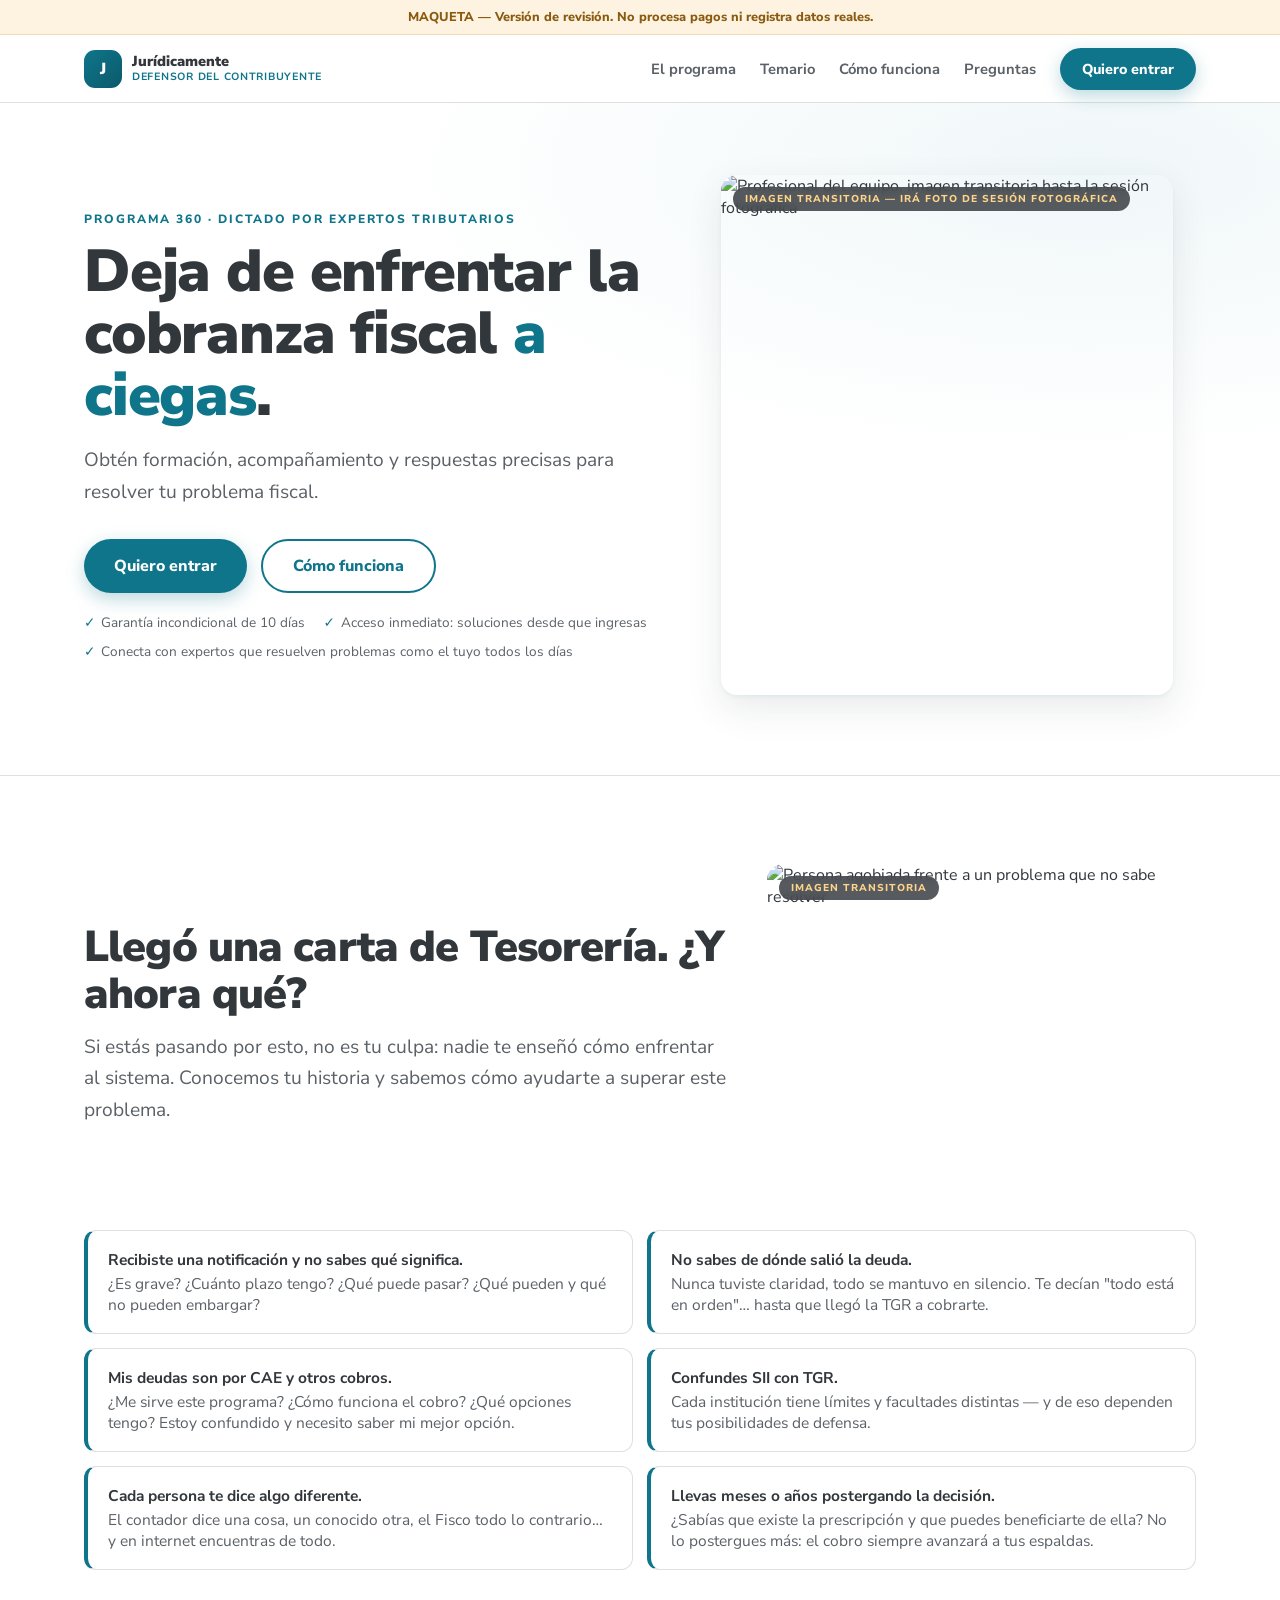
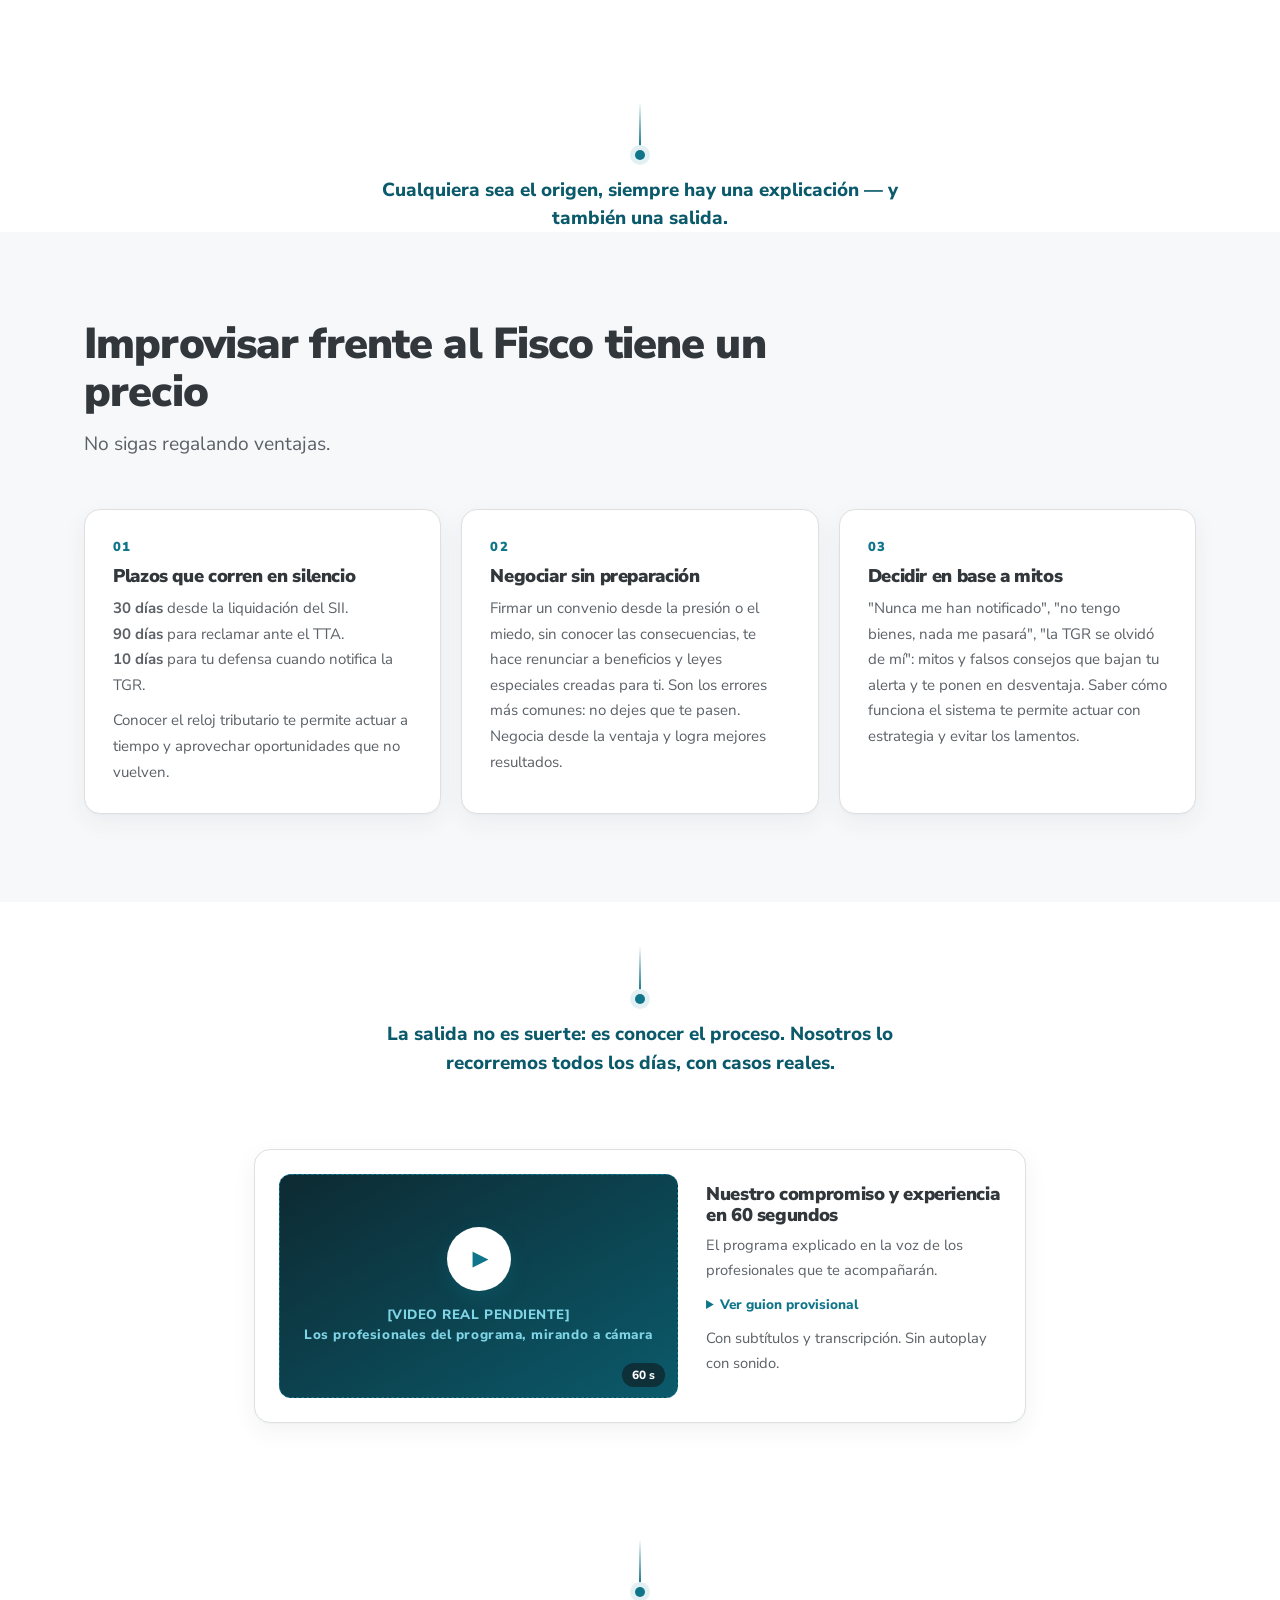
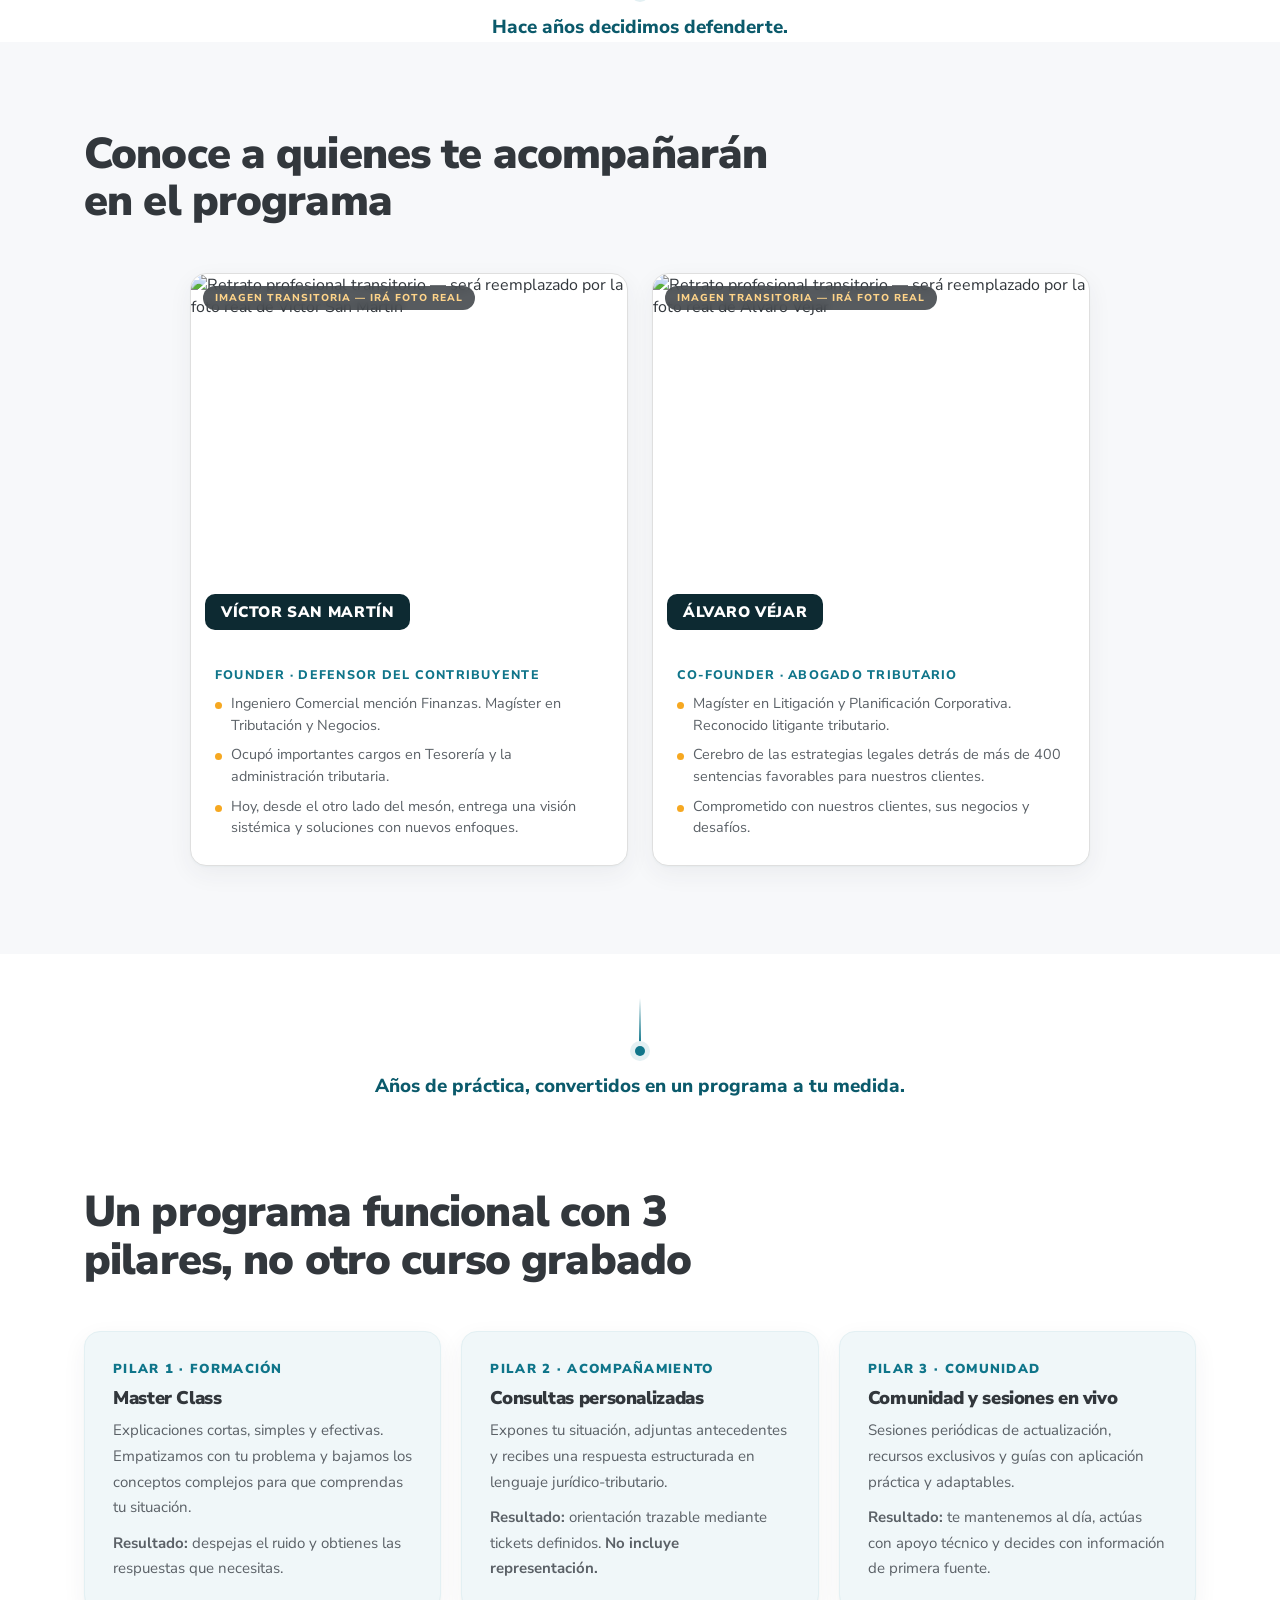
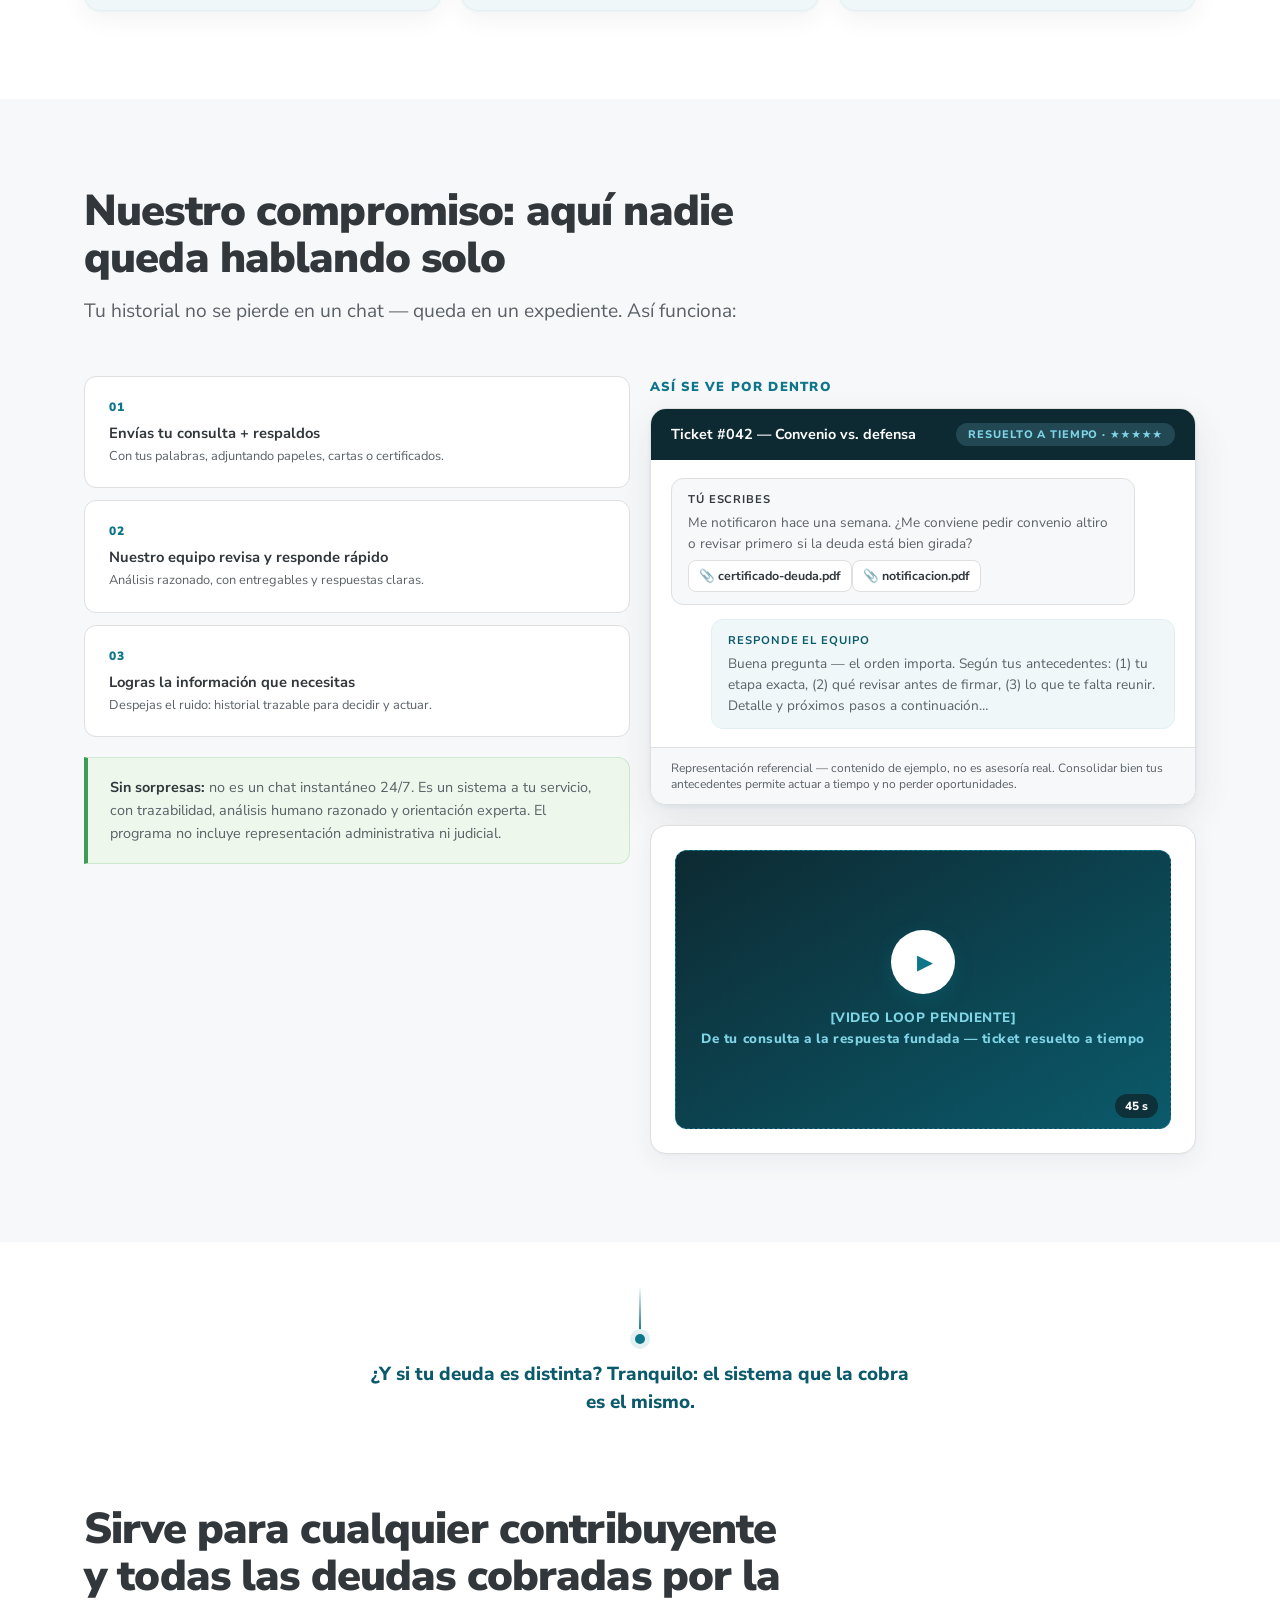
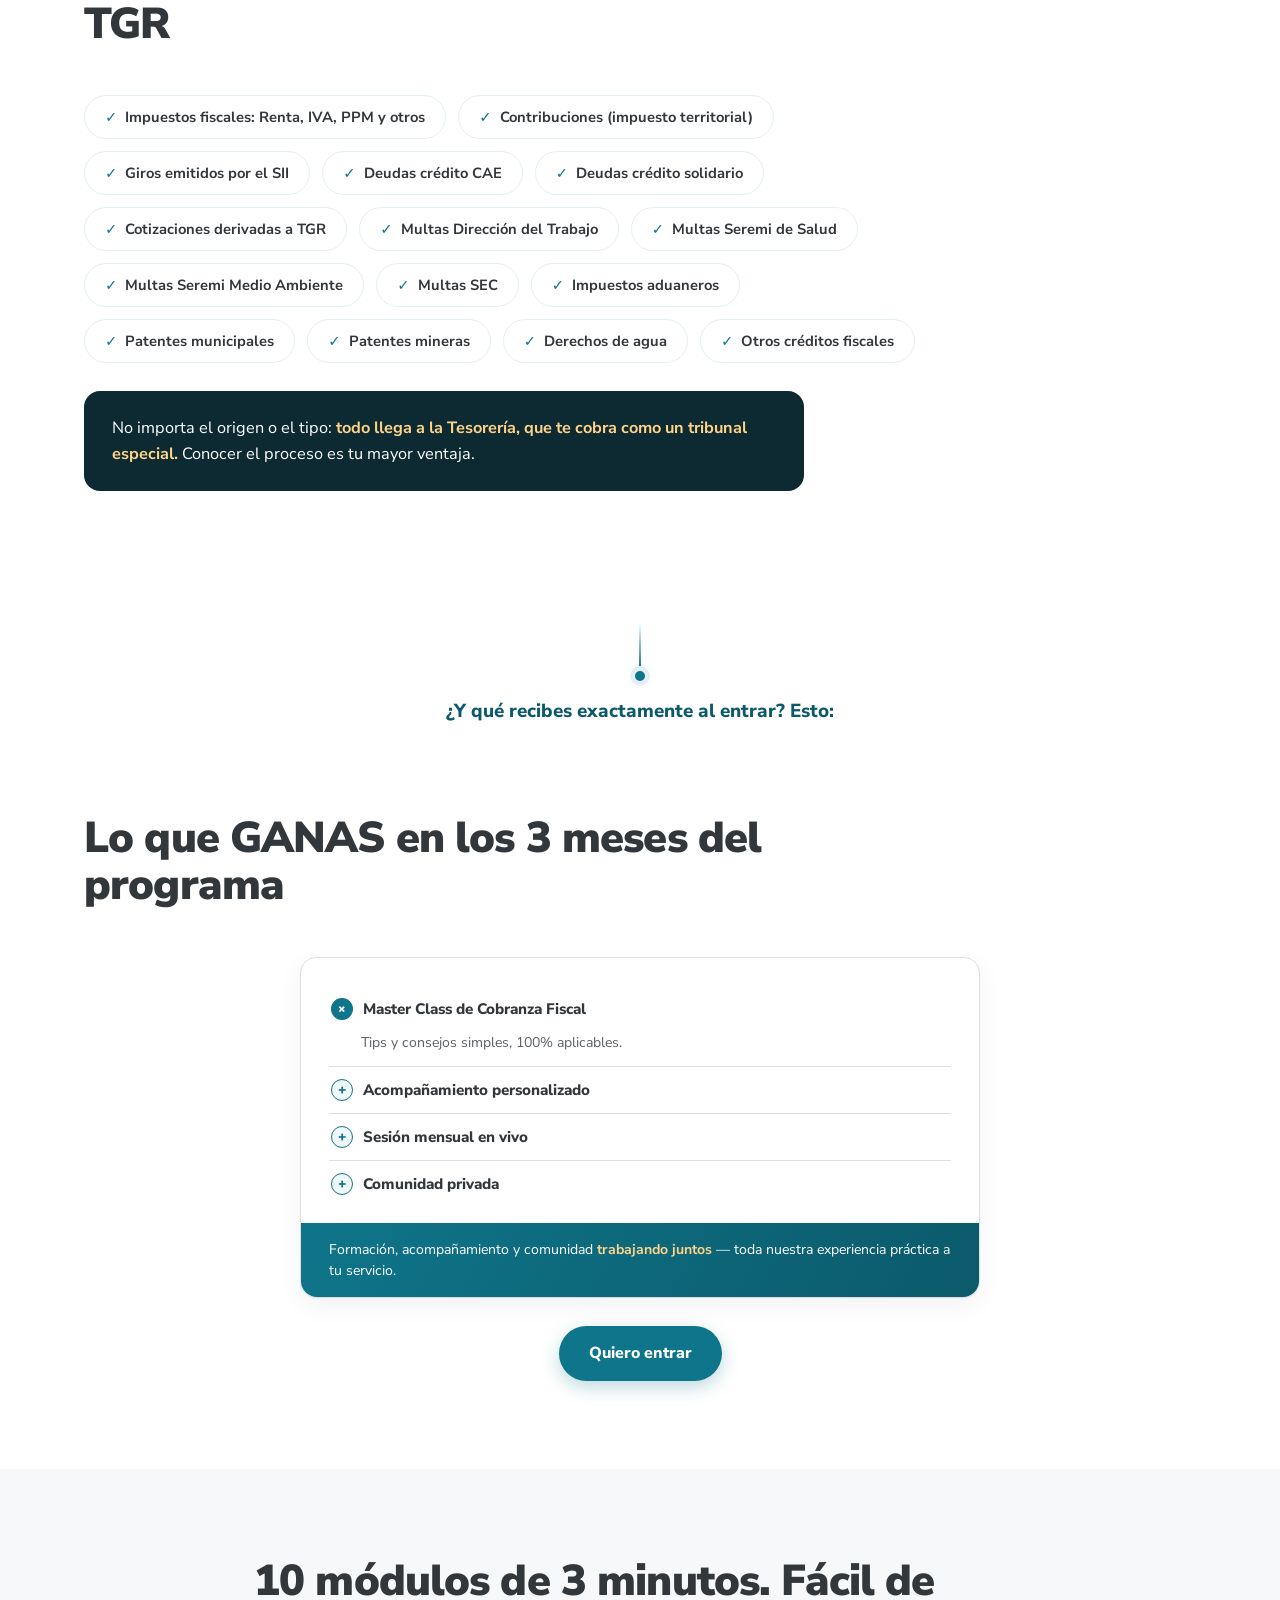
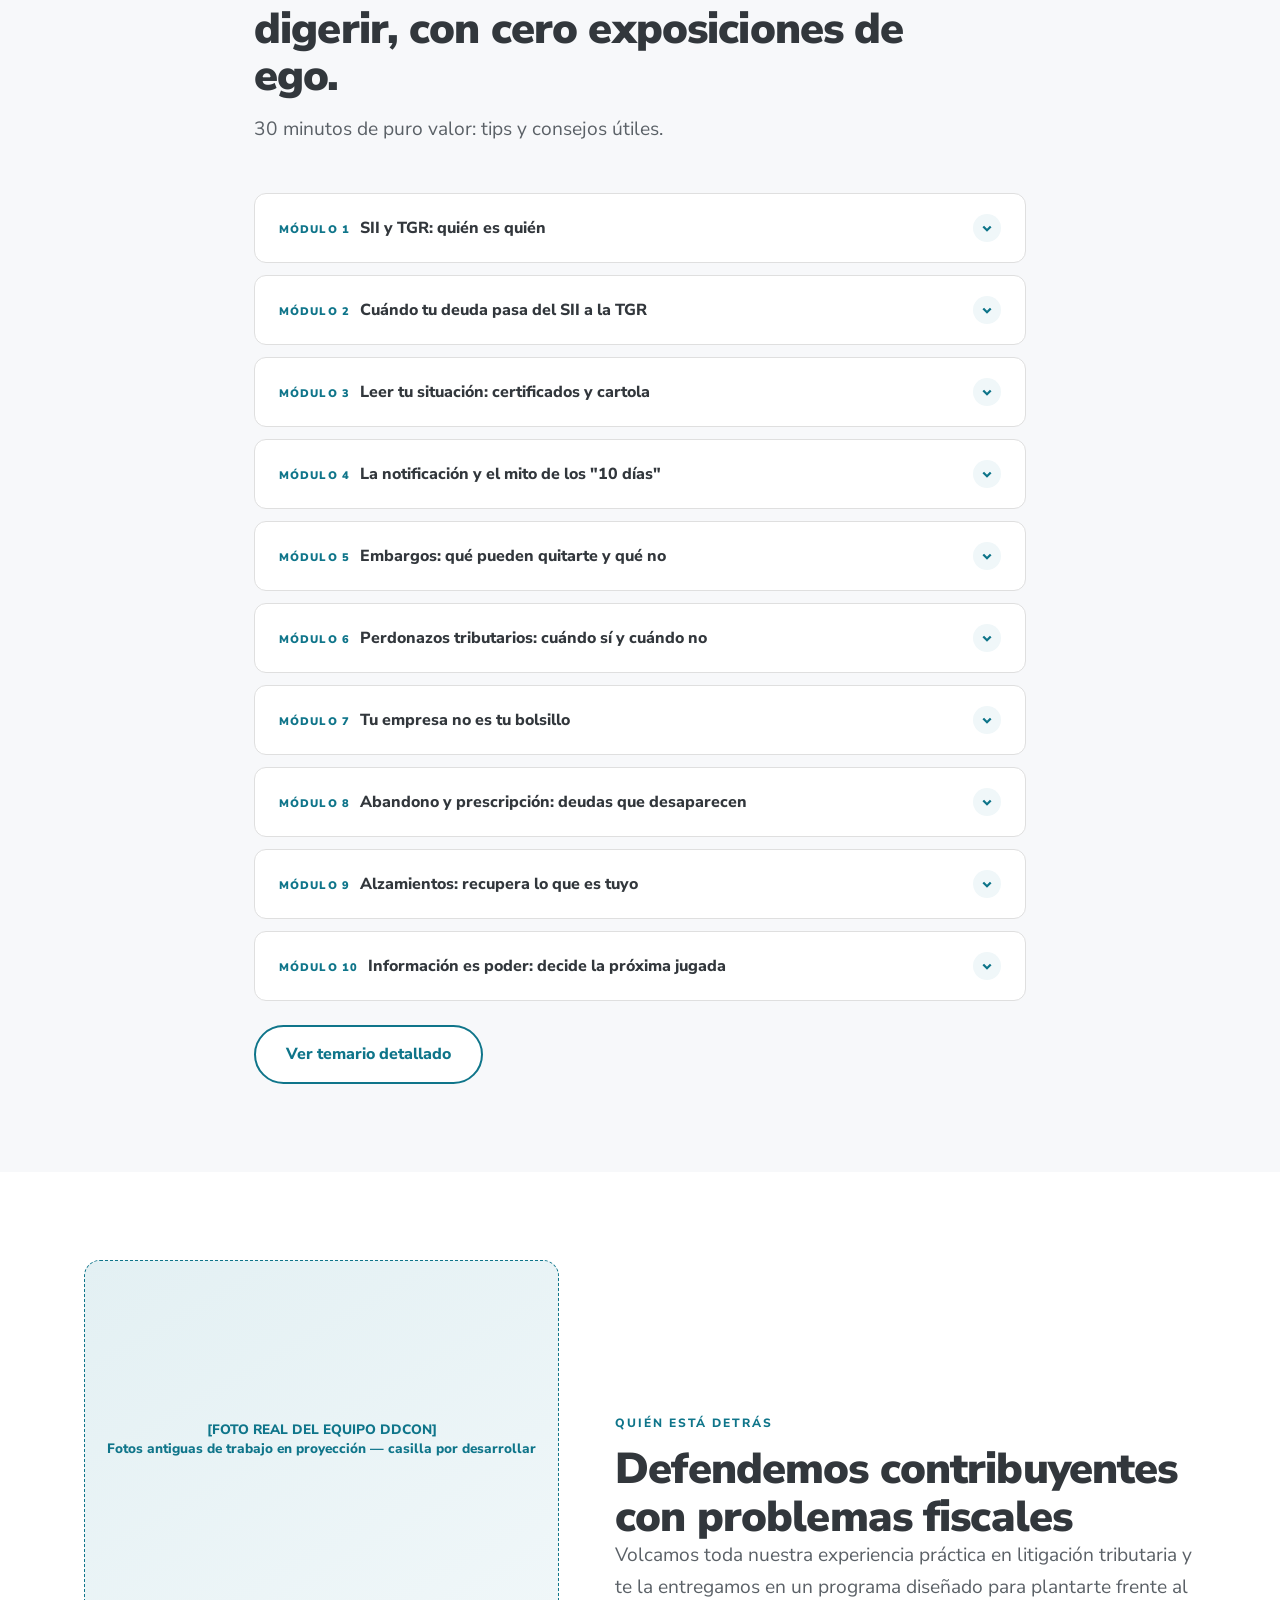
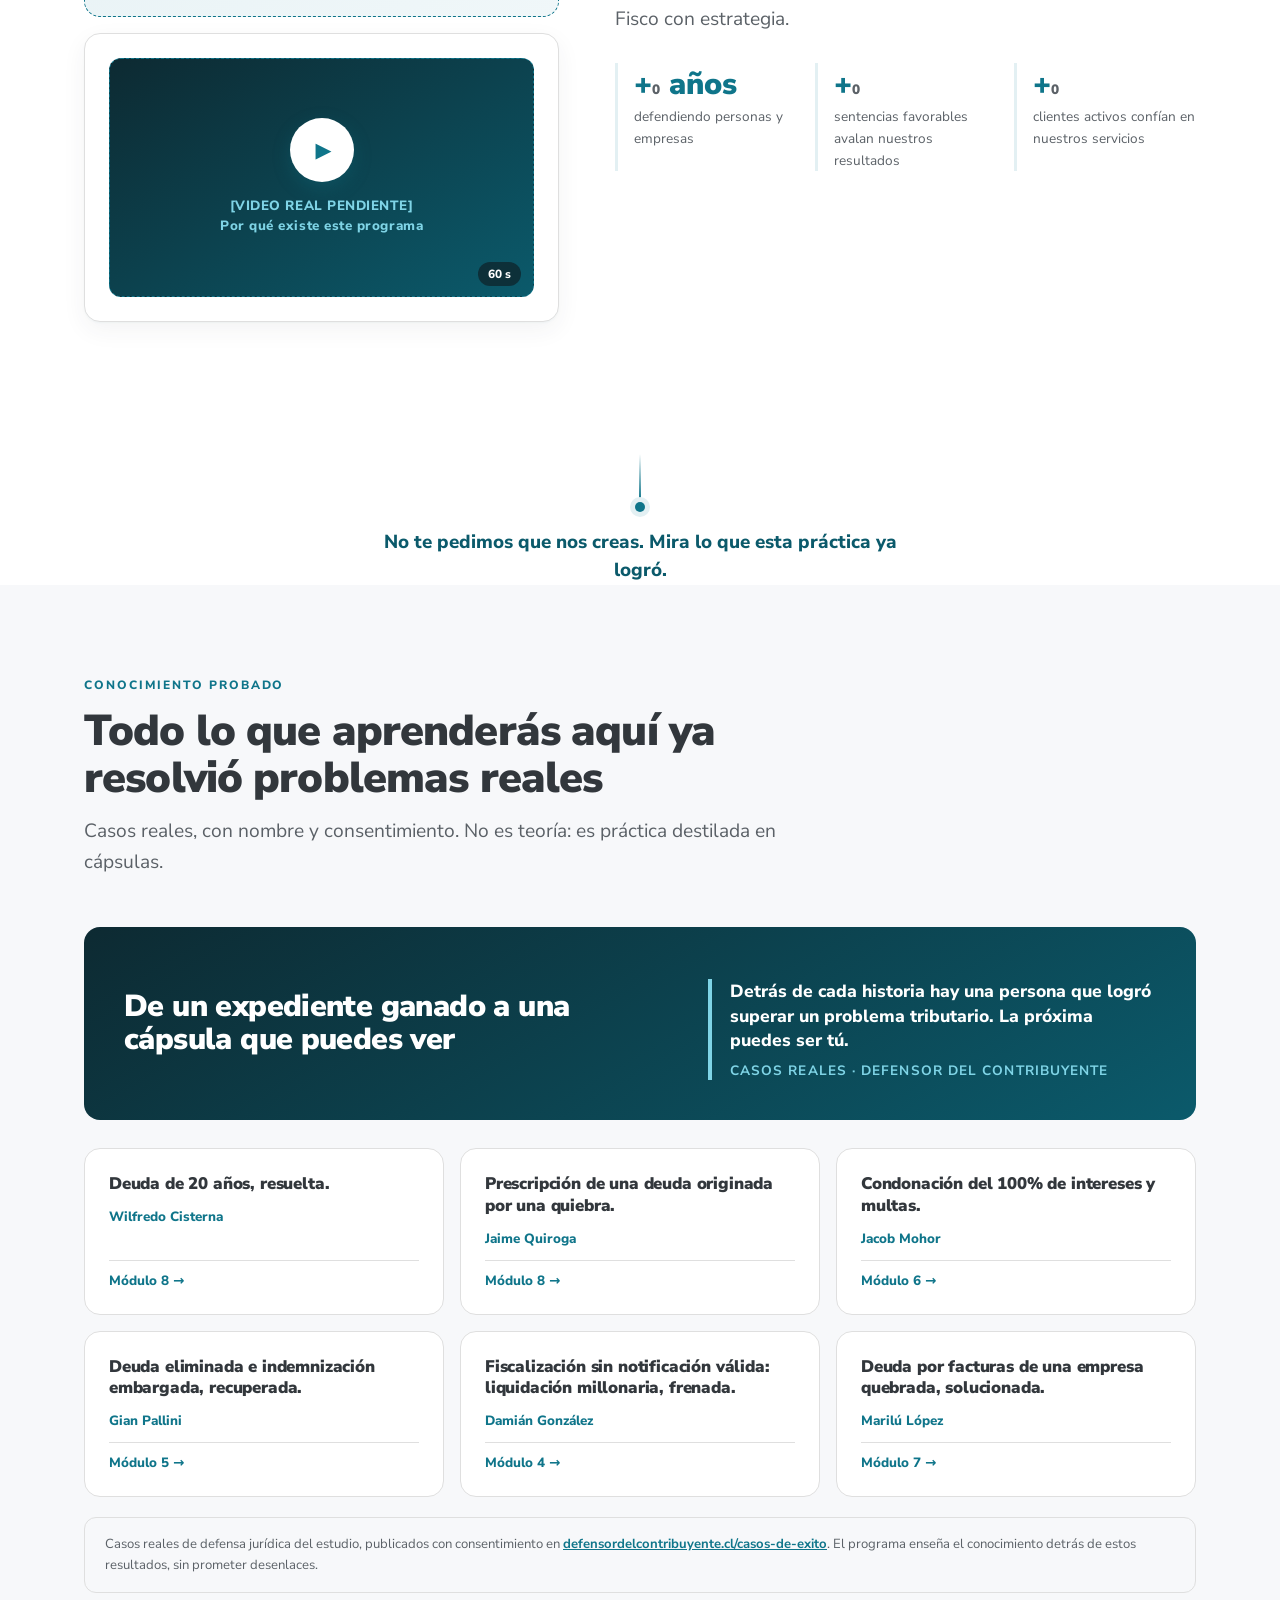
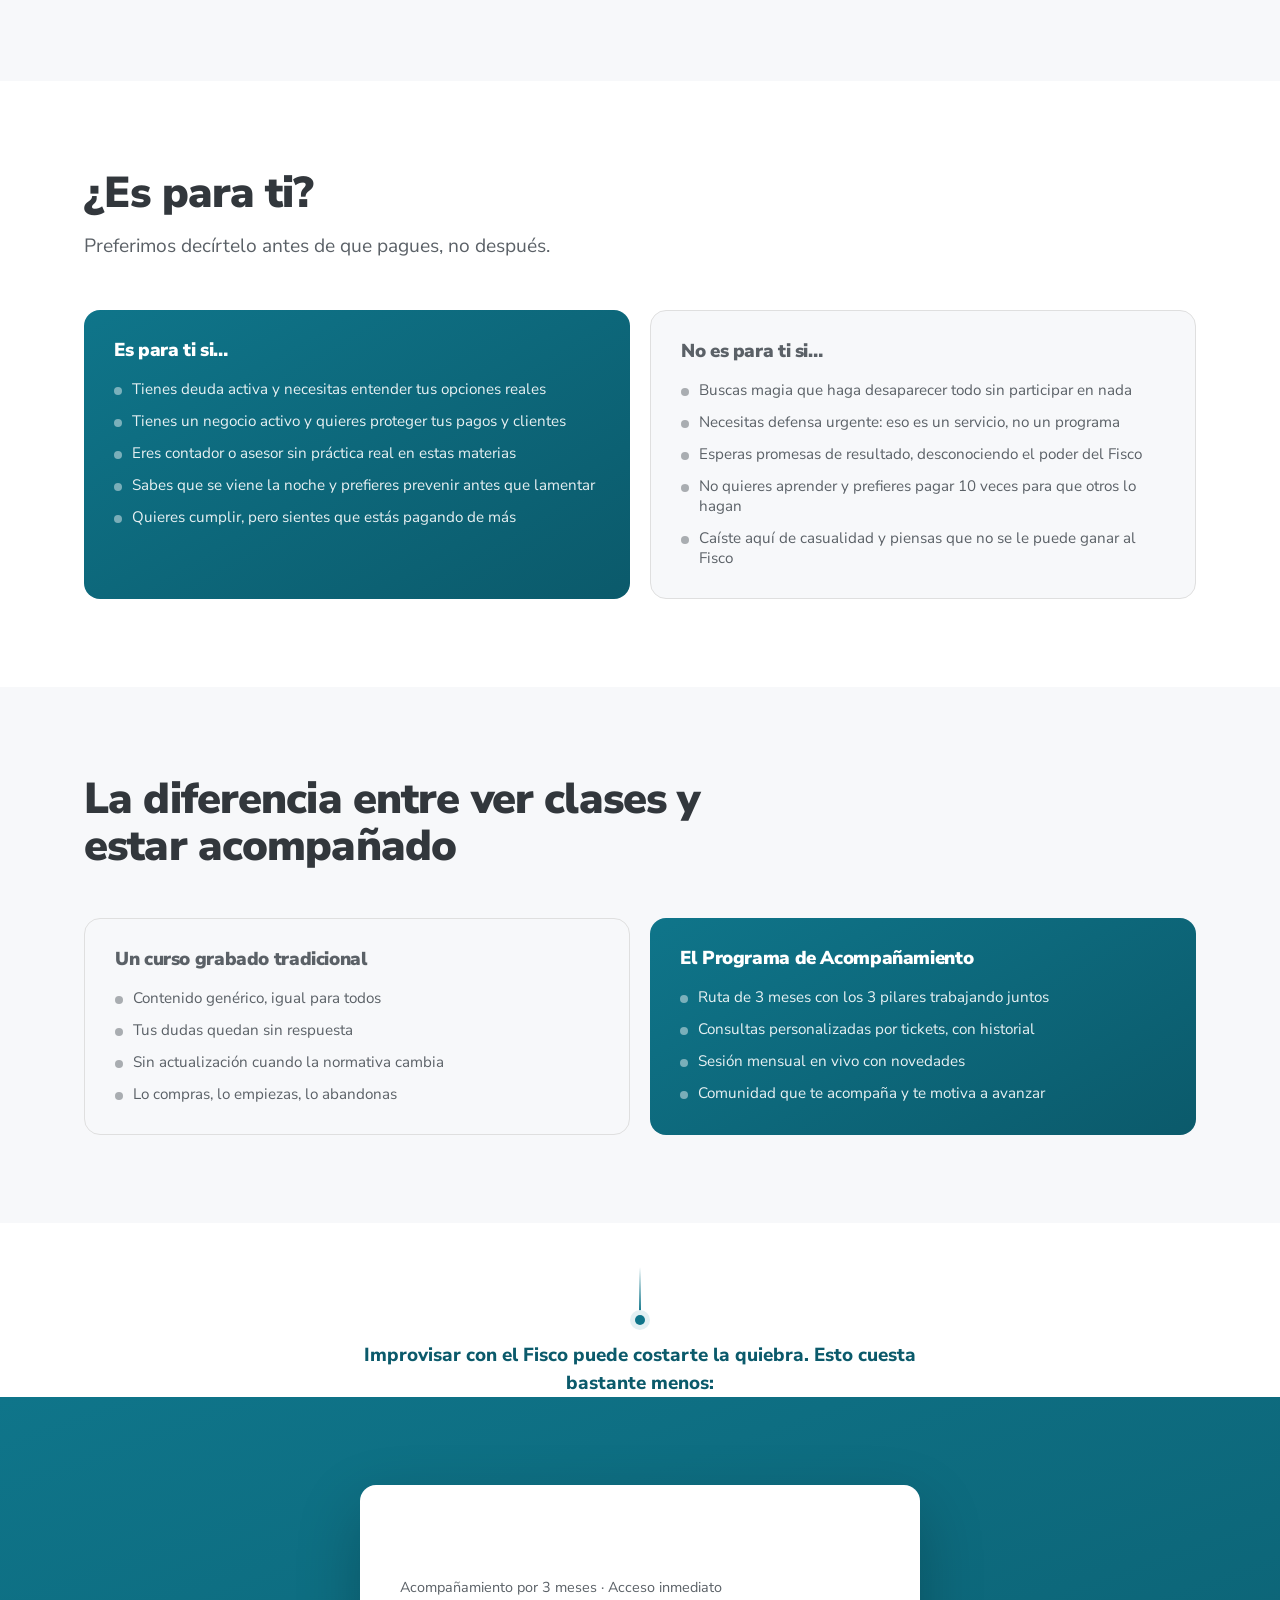
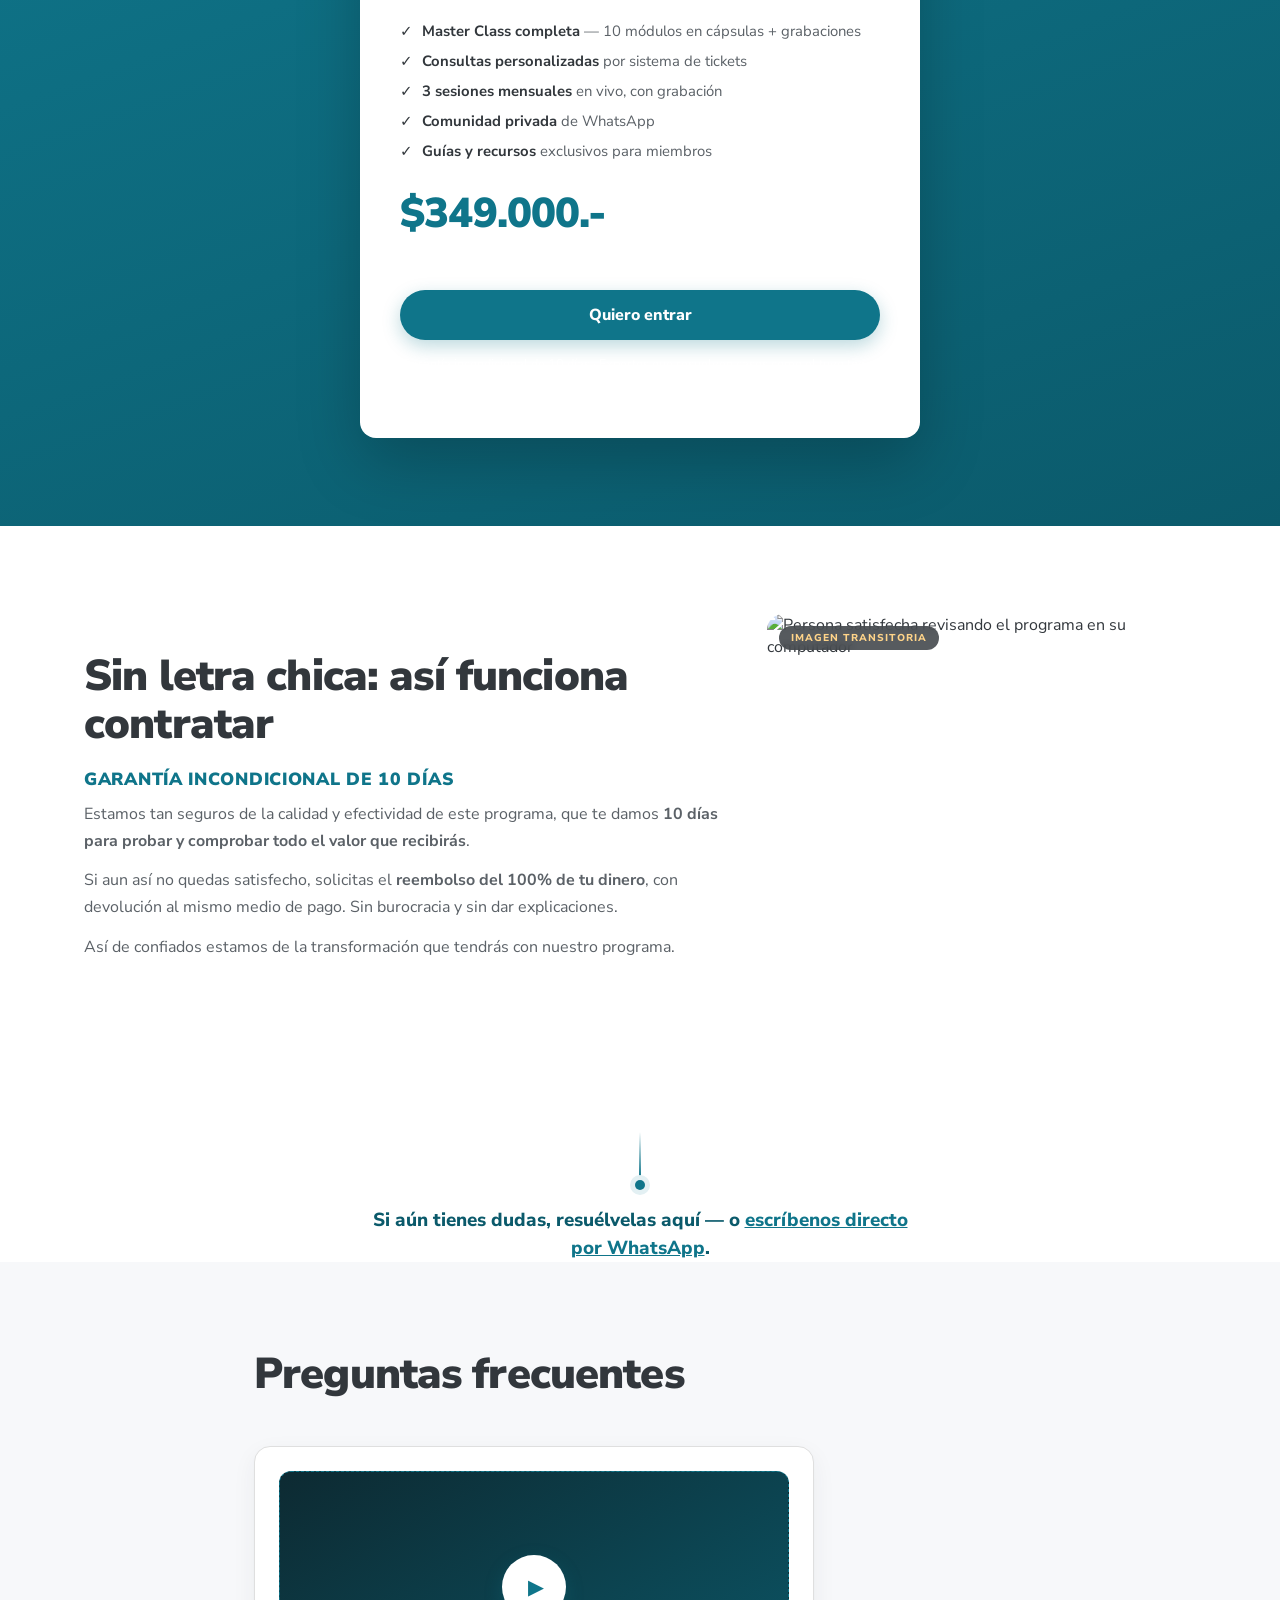
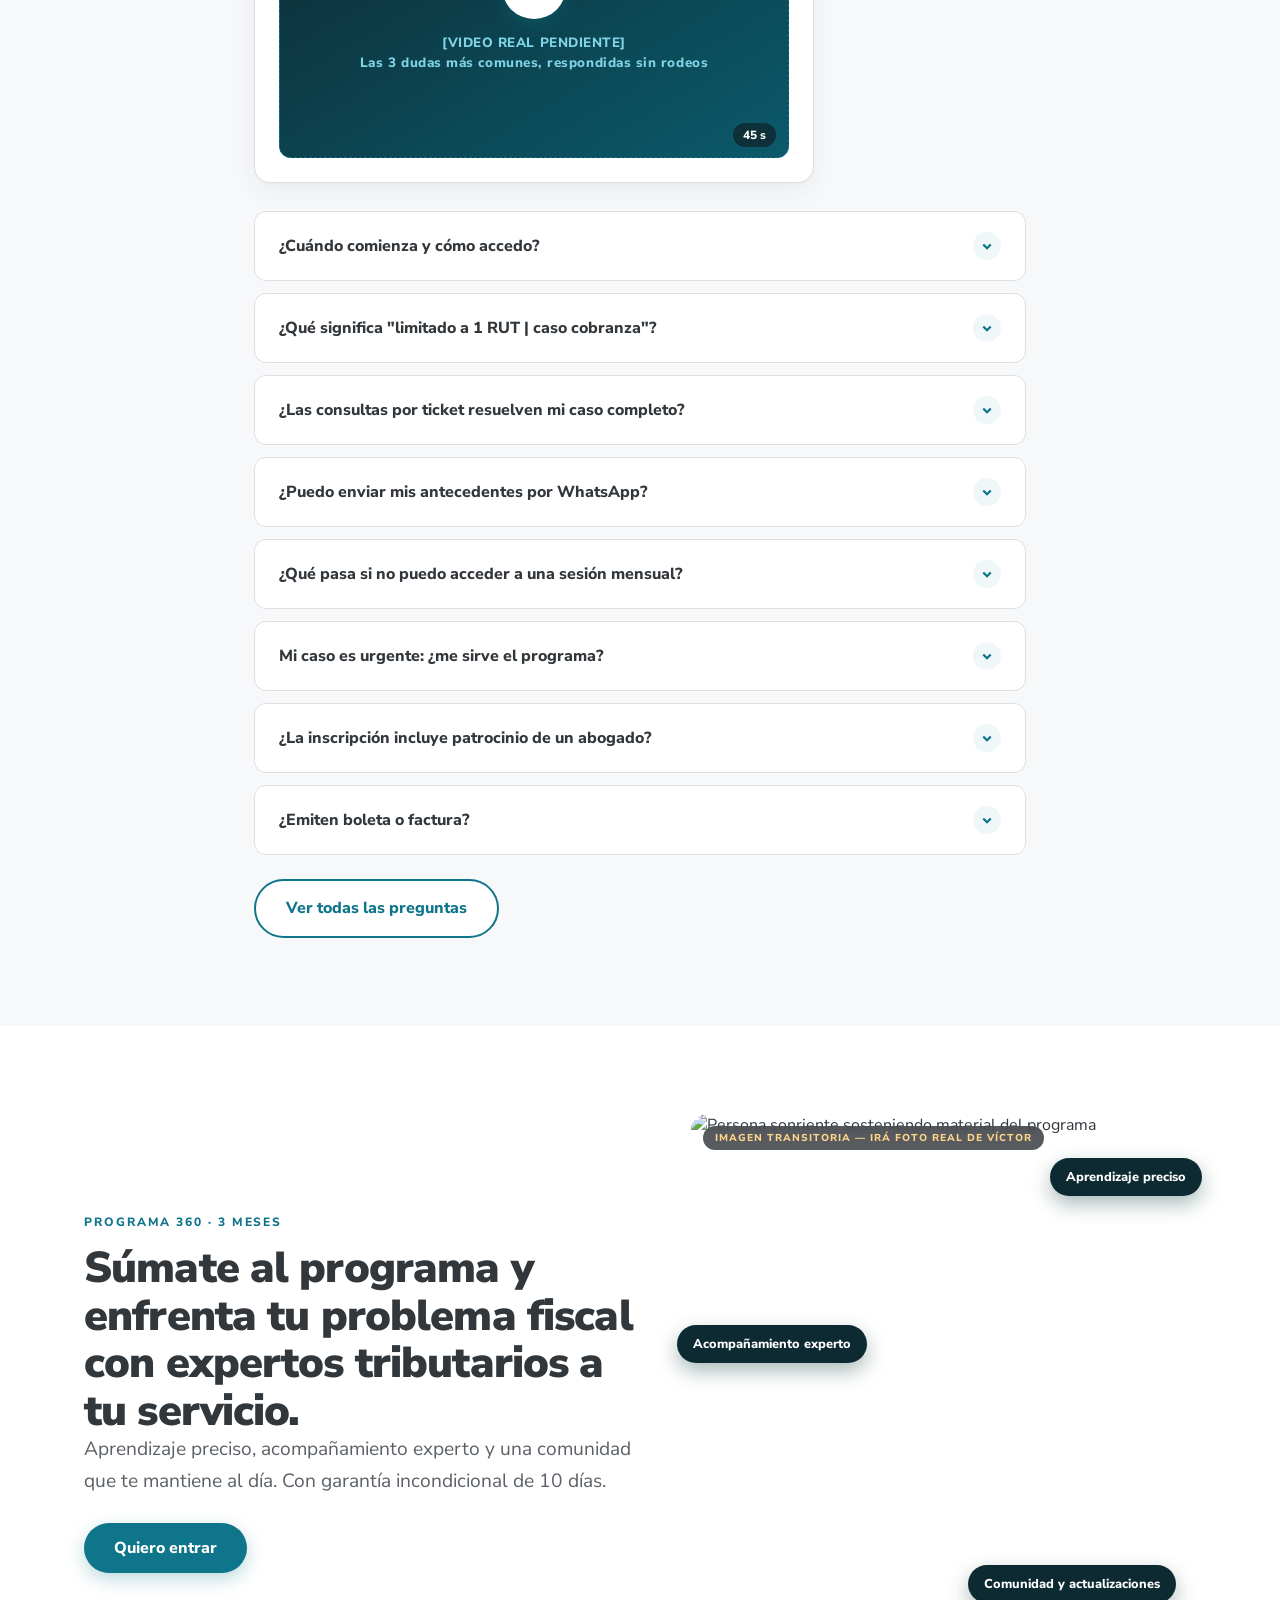
==== commit f886009d: "V8 — borrador final según PDF 'Nuevos cambios': hero con imagen transitoria (irá sesión fotográfica)" ====
--- a/index.html
+++ b/index.html
@@ -68,37 +68,21 @@
       <div>
         <span class="eyebrow" data-reveal>Programa 360 · Dictado por expertos tributarios</span>
         <h1 class="display-lg" data-reveal style="--d:.06s">Deja de enfrentar la cobranza fiscal <em>a ciegas</em>.</h1>
-        <p class="lead" data-reveal style="--d:.12s">Obtén formación, acompañamiento y respuestas precisas para decidir informado.</p>
+        <p class="lead" data-reveal style="--d:.12s">Obtén formación, acompañamiento y respuestas precisas para resolver tu problema fiscal.</p>
         <div class="hero-ctas" data-reveal style="--d:.18s">
           <a href="inscripcion.html" class="btn btn-primary" data-evt="cta_click">Quiero entrar</a>
           <a href="como-funciona.html" class="btn btn-ghost" data-evt="cta_secundario">Cómo funciona</a>
         </div>
         <p class="hero-micro" data-reveal style="--d:.24s">
           <span><b>✓</b> Garantía incondicional de 10 días</span>
-          <span><b>✓</b> Acceso inmediato: tus 3 meses parten cuando entras</span>
-          <span><b>✓</b> Cupos limitados por capacidad real de atención</span>
+          <span><b>✓</b> Acceso inmediato: soluciones desde que ingresas</span>
+          <span><b>✓</b> Conecta con expertos que resuelven problemas como el tuyo todos los días</span>
         </p>
       </div>
-      <aside class="hero-card" data-reveal style="--d:.15s" aria-label="Lo que incluye el programa">
-        <h2>Lo que ganas en los 3 meses del programa</h2>
-        <details class="hero-acc" open>
-          <summary><span class="plus" aria-hidden="true">+</span>Master Class de Cobranza Fiscal</summary>
-          <p>Tips y consejos simples, 100% aplicables.</p>
-        </details>
-        <details class="hero-acc">
-          <summary><span class="plus" aria-hidden="true">+</span>Consultas personalizadas</summary>
-          <p>Respuestas precisas de abogados tributarios mediante tickets de atención, con soporte durante todo el programa.</p>
-        </details>
-        <details class="hero-acc">
-          <summary><span class="plus" aria-hidden="true">+</span>Sesión mensual en vivo</summary>
-          <p>Actualizaciones, novedades y preguntas frecuentes respondidas por expertos tributarios.</p>
-        </details>
-        <details class="hero-acc">
-          <summary><span class="plus" aria-hidden="true">+</span>Comunidad privada</summary>
-          <p>Avisos, recordatorios y recursos exclusivos para los miembros.</p>
-        </details>
-        <div class="hero-card-band">Formación, acompañamiento y comunidad <b>trabajando juntos</b> — toda nuestra experiencia práctica a tu servicio.</div>
-      </aside>
+      <figure class="stock-slot hero-visual" data-reveal style="--d:.15s">
+        <span class="stock-badge">Imagen transitoria — irá foto de sesión fotográfica</span>
+        <img src="https://images.unsplash.com/photo-1573497019940-1c28c88b4f3e?w=900&q=78" alt="Profesional del equipo, imagen transitoria hasta la sesión fotográfica" fetchpriority="high" />
+      </figure>
     </div>
   </div>
 </section>
@@ -109,7 +93,7 @@
     <div class="problema-head">
       <div data-reveal>
         <h2 class="display-md">Llegó una carta de Tesorería. ¿Y ahora qué?</h2>
-        <p class="lead" style="margin-top:14px">Si algo de esto te suena, no eres el problema: nadie te enseñó cómo funciona el sistema. Nosotros escuchamos estas historias todas las semanas — por eso sabemos exactamente por dónde se sale.</p>
+        <p class="lead" style="margin-top:14px">Si estás pasando por esto, no es tu culpa: nadie te enseñó cómo enfrentar al sistema. Conocemos tu historia y sabemos cómo ayudarte a superar este problema.</p>
       </div>
       <figure class="stock-slot" data-reveal style="--d:.1s">
         <span class="stock-badge">Imagen transitoria</span>
@@ -117,41 +101,41 @@
       </figure>
     </div>
     <ul class="pain-list">
-      <li data-reveal><b>Recibiste una notificación y no sabes qué significa.</b>¿Es grave? ¿Cuánto plazo tienes? ¿Cuáles son tus opciones reales? ¿Cómo sigue todo?</li>
-      <li data-reveal style="--d:.05s"><b>No sabes de dónde salió la deuda.</b>Tu problema se mantuvo en silencio. Te decían "todo está en orden"… hasta que llegó la TGR a cobrarte.</li>
-      <li data-reveal style="--d:.1s"><b>Temes un embargo.</b>¿Sabes qué pueden y qué no pueden embargarte? ¿Qué pasa desde el embargo al retiro y remate?</li>
+      <li data-reveal><b>Recibiste una notificación y no sabes qué significa.</b>¿Es grave? ¿Cuánto plazo tengo? ¿Qué puede pasar? ¿Qué pueden y qué no pueden embargar?</li>
+      <li data-reveal style="--d:.05s"><b>No sabes de dónde salió la deuda.</b>Nunca tuviste claridad, todo se mantuvo en silencio. Te decían "todo está en orden"… hasta que llegó la TGR a cobrarte.</li>
+      <li data-reveal style="--d:.1s"><b>Mis deudas son por CAE y otros cobros.</b>¿Me sirve este programa? ¿Cómo funciona el cobro? ¿Qué opciones tengo? Estoy confundido y necesito saber mi mejor opción.</li>
       <li data-reveal style="--d:.15s"><b>Confundes SII con TGR.</b>Cada institución tiene límites y facultades distintas — y de eso dependen tus posibilidades de defensa.</li>
       <li data-reveal style="--d:.2s"><b>Cada persona te dice algo diferente.</b>El contador dice una cosa, un conocido otra, el Fisco todo lo contrario… y en internet encuentras de todo.</li>
-      <li data-reveal style="--d:.25s"><b>Llevas meses o años postergando la decisión.</b>¿Sabías que el paso del tiempo puede beneficiarte? Prefieres olvidar, mientras el expediente avanza sin tu control.</li>
+      <li data-reveal style="--d:.25s"><b>Llevas meses o años postergando la decisión.</b>¿Sabías que existe la prescripción y que puedes beneficiarte de ella? No lo postergues más: el cobro siempre avanzará a tus espaldas.</li>
     </ul>
   </div>
 </section>
 
 <!-- ======= 3 · COSTO DE IMPROVISAR ======= -->
-<div class="connector" data-reveal><p>Ese nudo en el estómago tiene explicación. Y también tiene salida.</p></div>
+<div class="connector" data-reveal><p>Cualquiera sea el origen, siempre hay una explicación — y también una salida.</p></div>
 
 <section class="section section-alt" id="costo">
   <div class="container">
     <div class="section-head" data-reveal>
       <h2 class="display-md">Improvisar frente al Fisco tiene un precio</h2>
-      <p class="lead">No dejes que el desconocimiento te ponga en desventaja.</p>
+      <p class="lead">No sigas regalando ventajas.</p>
     </div>
     <div class="grid-3">
       <div class="card" data-reveal>
         <span class="card-num">01</span>
-        <h3>Plazos que se pierden en silencio</h3>
-        <p style="margin-bottom:10px"><b>30 días</b> desde la liquidación del SII.<br /><b>90 días</b> para reclamar ante el TTA.<br /><b>10 días</b> desde la notificación de TGR.</p>
-        <p>Conocer el reloj tributario te permite actuar a tiempo y aprovechar defensas que no vuelven.</p>
+        <h3>Plazos que corren en silencio</h3>
+        <p style="margin-bottom:10px"><b>30 días</b> desde la liquidación del SII.<br /><b>90 días</b> para reclamar ante el TTA.<br /><b>10 días</b> para tu defensa cuando notifica la TGR.</p>
+        <p>Conocer el reloj tributario te permite actuar a tiempo y aprovechar oportunidades que no vuelven.</p>
       </div>
       <div class="card" data-reveal style="--d:.08s">
         <span class="card-num">02</span>
         <h3>Negociar sin preparación</h3>
-        <p>Firmar un convenio a ciegas, o pagar sin revisar condonaciones, beneficios o leyes especiales, puede hacerte perder derechos — como la prescripción — y pagar más de lo que corresponde.</p>
+        <p>Firmar un convenio desde la presión o el miedo, sin conocer las consecuencias, te hace renunciar a beneficios y leyes especiales creadas para ti. Son los errores más comunes: no dejes que te pasen. Negocia desde la ventaja y logra mejores resultados.</p>
       </div>
       <div class="card" data-reveal style="--d:.16s">
         <span class="card-num">03</span>
         <h3>Decidir en base a mitos</h3>
-        <p>"Nunca me han notificado", "no tengo bienes", "la TGR se olvidó de mí": los mitos que bajan la alerta y te hacen perder la oportunidad de usar la ley a tu favor.</p>
+        <p>"Nunca me han notificado", "no tengo bienes, nada me pasará", "la TGR se olvidó de mí": mitos y falsos consejos que bajan tu alerta y te ponen en desventaja. Saber cómo funciona el sistema te permite actuar con estrategia y evitar los lamentos.</p>
       </div>
     </div>
   </div>
@@ -159,7 +143,7 @@
 
 <!-- ======= 4 · VIDEO PRINCIPAL ======= -->
 <!-- POLÍTICA VISUAL: solo personas reales. No reemplazar con video/imagen generada por IA. -->
-<div class="connector" data-reveal><p>La salida no es suerte: es conocer el proceso. Nosotros lo caminamos todas las semanas, con casos reales.</p></div>
+<div class="connector" data-reveal><p>La salida no es suerte: es conocer el proceso. Nosotros lo recorremos todos los días, con casos reales.</p></div>
 
 <section class="section" id="video" style="padding-top:72px;padding-bottom:72px">
   <div class="container-narrow">
@@ -182,12 +166,13 @@
   </div>
 </section>
 
+<div class="connector" data-reveal><p>Hace años decidimos defenderte.</p></div>
+
 <!-- ======= 5 · QUIÉNES TE ACOMPAÑARÁN ======= -->
 <section class="section section-alt" id="equipo">
   <div class="container">
     <div class="section-head" data-reveal>
-      <h2 class="display-md">Quiénes te acompañarán</h2>
-      <p class="lead">Dos miradas complementarias del mismo problema: la del que conoce el sistema por dentro y la del que litiga contra sus excesos.</p>
+      <h2 class="display-md">Conoce a quienes te acompañarán en el programa</h2>
     </div>
     <div class="team-grid">
       <article class="team-card" data-reveal>
@@ -225,7 +210,7 @@
 </section>
 
 <!-- ======= 6 · LOS 3 PILARES ======= -->
-<div class="connector" data-reveal><p>Años de práctica, convertidos en un programa que te acompaña.</p></div>
+<div class="connector" data-reveal><p>Años de práctica, convertidos en un programa a tu medida.</p></div>
 
 <section class="section" id="pilares">
   <div class="container">
@@ -242,40 +227,40 @@
       <article class="card card-tint" data-reveal style="--d:.08s">
         <span class="card-num">PILAR 2 · ACOMPAÑAMIENTO</span>
         <h3>Consultas personalizadas</h3>
-        <p>Expones tu situación, adjuntas antecedentes y recibes una respuesta estructurada del equipo.</p>
-        <p style="margin-top:10px"><b>Resultado:</b> orientación trazable mediante tickets, durante los 3 meses. <b>No incluye representación.</b></p>
+        <p>Expones tu situación, adjuntas antecedentes y recibes una respuesta estructurada en lenguaje jurídico-tributario.</p>
+        <p style="margin-top:10px"><b>Resultado:</b> orientación trazable mediante tickets definidos. <b>No incluye representación.</b></p>
       </article>
       <article class="card card-tint" data-reveal style="--d:.16s">
         <span class="card-num">PILAR 3 · COMUNIDAD</span>
         <h3>Comunidad y sesiones en vivo</h3>
-        <p>Sesiones mensuales de actualización, recursos exclusivos y guías con aplicación práctica.</p>
-        <p style="margin-top:10px"><b>Resultado:</b> te mantienes al día, descubres errores frecuentes y decides con información de primera fuente.</p>
+        <p>Sesiones periódicas de actualización, recursos exclusivos y guías con aplicación práctica y adaptables.</p>
+        <p style="margin-top:10px"><b>Resultado:</b> te mantenemos al día, actúas con apoyo técnico y decides con información de primera fuente.</p>
       </article>
     </div>
   </div>
 </section>
 
 <!-- ======= 7 · SISTEMA DE TICKETS ======= -->
-<div class="connector" data-reveal><p>Partamos por lo que más valoran nuestros clientes: aquí nadie queda hablando solo.</p></div>
 
 <section class="section section-alt" id="tickets">
   <div class="container">
     <div class="section-head" data-reveal>
-      <h2 class="display-md">Tu historial no se pierde en un chat: queda en un expediente</h2>
-      <p class="lead">Así se ve una consulta real, de principio a fin.</p>
+      <h2 class="display-md">Nuestro compromiso: aquí nadie queda hablando solo</h2>
+      <p class="lead">Tu historial no se pierde en un chat — queda en un expediente. Así funciona:</p>
     </div>
     <div class="grid-2" style="align-items:start">
       <div>
         <div class="flow" style="grid-template-columns:1fr" data-reveal>
-          <div class="flow-step" style="text-align:left;padding:22px 24px"><b>Envías tu consulta + respaldos</b><span>Con tus palabras, adjuntando certificados, cartas o notificaciones.</span></div>
-          <div class="flow-step" style="text-align:left;padding:22px 24px"><b>El equipo revisa y fundamenta la respuesta</b><span>Análisis razonado con criterio jurídico-tributario.</span></div>
-          <div class="flow-step" style="text-align:left;padding:22px 24px"><b>Logras la información que necesitas para decidir</b><span>Con historial trazable: puedes releerla y repreguntar.</span></div>
+          <div class="flow-step" style="text-align:left;padding:22px 24px"><b>Envías tu consulta + respaldos</b><span>Con tus palabras, adjuntando papeles, cartas o certificados.</span></div>
+          <div class="flow-step" style="text-align:left;padding:22px 24px"><b>Nuestro equipo revisa y responde rápido</b><span>Análisis razonado, con entregables y respuestas claras.</span></div>
+          <div class="flow-step" style="text-align:left;padding:22px 24px"><b>Logras la información que necesitas</b><span>Despejas el ruido: historial trazable para decidir y actuar.</span></div>
         </div>
         <div class="notice-ok" style="margin-top:20px" data-reveal>
-          <b>Sin sorpresas:</b> no es un chat instantáneo con atención 24/7. Es un sistema con trazabilidad, análisis razonado y orientación experta. El programa no incluye representación administrativa ni judicial.
+          <b>Sin sorpresas:</b> no es un chat instantáneo 24/7. Es un sistema a tu servicio, con trazabilidad, análisis humano razonado y orientación experta. El programa no incluye representación administrativa ni judicial.
         </div>
       </div>
       <div data-reveal style="--d:.1s">
+        <p class="card-num" style="margin-bottom:10px">ASÍ SE VE POR DENTRO</p>
         <div class="ticket-mockup" role="img" aria-label="Representación referencial de una consulta por ticket">
           <div class="ticket-head"><b>Ticket #042 — Convenio vs. defensa</b><span class="ticket-status">Resuelto a tiempo · ★★★★★</span></div>
           <div class="ticket-body">
@@ -302,20 +287,60 @@
 <section class="section" id="deudas">
   <div class="container">
     <div class="section-head" data-reveal>
-      <h2 class="display-md">Sirve para cualquier contribuyente y cualquier deuda en cobranza</h2>
+      <h2 class="display-md">Sirve para cualquier contribuyente y todas las deudas cobradas por la TGR</h2>
     </div>
     <div class="debt-list" data-reveal>
-      <span class="debt-chip">Impuestos fiscales: Renta, IVA, PPM</span>
+      <span class="debt-chip">Impuestos fiscales: Renta, IVA, PPM y otros</span>
       <span class="debt-chip">Contribuciones (impuesto territorial)</span>
-      <span class="debt-chip">Giros por fiscalizaciones del SII</span>
-      <span class="debt-chip">Multas de la Inspección del Trabajo</span>
-      <span class="debt-chip">Multas de la Seremi de Salud</span>
-      <span class="debt-chip">Multas aplicadas a condominios</span>
-      <span class="debt-chip">Cotizaciones derivadas a la TGR</span>
+      <span class="debt-chip">Giros emitidos por el SII</span>
+      <span class="debt-chip">Deudas crédito CAE</span>
+      <span class="debt-chip">Deudas crédito solidario</span>
+      <span class="debt-chip">Cotizaciones derivadas a TGR</span>
+      <span class="debt-chip">Multas Dirección del Trabajo</span>
+      <span class="debt-chip">Multas Seremi de Salud</span>
+      <span class="debt-chip">Multas Seremi Medio Ambiente</span>
+      <span class="debt-chip">Multas SEC</span>
+      <span class="debt-chip">Impuestos aduaneros</span>
+      <span class="debt-chip">Patentes municipales</span>
+      <span class="debt-chip">Patentes mineras</span>
+      <span class="debt-chip">Derechos de agua</span>
+      <span class="debt-chip">Otros créditos fiscales</span>
     </div>
     <div class="debt-close" data-reveal style="--d:.1s">
-      No importa el origen: <b>todo llega a Tesorería, que te cobra como un tribunal especial.</b> Descubrir cómo funciona el sistema es tu ventaja para la solución.
-    </div>
+      No importa el origen o el tipo: <b>todo llega a la Tesorería, que te cobra como un tribunal especial.</b> Conocer el proceso es tu mayor ventaja.
+    </div>
+  </div>
+</section>
+
+
+<div class="connector" data-reveal><p>¿Y qué recibes exactamente al entrar? Esto:</p></div>
+
+<!-- ======= 8B · LO QUE GANAS ======= -->
+<section class="section" id="ganas">
+  <div class="container">
+    <div class="section-head" data-reveal>
+      <h2 class="display-md">Lo que GANAS en los 3 meses del programa</h2>
+    </div>
+    <aside class="hero-card ganas-card" data-reveal aria-label="Componentes del programa">
+      <details class="hero-acc" open>
+        <summary><span class="plus" aria-hidden="true">+</span>Master Class de Cobranza Fiscal</summary>
+        <p>Tips y consejos simples, 100% aplicables.</p>
+      </details>
+      <details class="hero-acc">
+        <summary><span class="plus" aria-hidden="true">+</span>Acompañamiento personalizado</summary>
+        <p>Respuestas precisas de expertos tributarios mediante tickets de atención, con soporte continuo y plataforma.</p>
+      </details>
+      <details class="hero-acc">
+        <summary><span class="plus" aria-hidden="true">+</span>Sesión mensual en vivo</summary>
+        <p>Actualizaciones, novedades y preguntas frecuentes respondidas en simple y con base empírica.</p>
+      </details>
+      <details class="hero-acc">
+        <summary><span class="plus" aria-hidden="true">+</span>Comunidad privada</summary>
+        <p>Avisos, recordatorios y recursos exclusivos para los miembros.</p>
+      </details>
+      <div class="hero-card-band">Formación, acompañamiento y comunidad <b>trabajando juntos</b> — toda nuestra experiencia práctica a tu servicio.</div>
+    </aside>
+    <p style="text-align:center;margin-top:28px" data-reveal><a href="inscripcion.html" class="btn btn-primary" data-evt="cta_click">Quiero entrar</a></p>
   </div>
 </section>
 
@@ -323,48 +348,48 @@
 <section class="section section-alt" id="temario">
   <div class="container-narrow">
     <div class="section-head" data-reveal>
-      <h2 class="display-md">10 módulos de 3 minutos. Cero abogadés.</h2>
-      <p class="lead">30 minutos de puro valor: tips y consejos útiles, con material complementario explicado en simple.</p>
-    </div>
-    <details class="acc" data-reveal>
-      <summary><span><span class="mod-tag">MÓDULO 1</span>SII y Tesorería: quién es quién</span><span class="acc-caret"><svg viewBox="0 0 16 16" aria-hidden="true"><polyline points="3 6 8 11 13 6"/></svg></span></summary>
-      <div class="acc-body">Uno fiscaliza y liquida; el otro cobra. Entender esta división cambia cómo lees cada carta — y a quién debes responderle.<span class="tagline">Resultado: sabes con quién estás hablando</span></div>
+      <h2 class="display-md">10 módulos de 3 minutos. Fácil de digerir, con cero exposiciones de ego.</h2>
+      <p class="lead">30 minutos de puro valor: tips y consejos útiles.</p>
+    </div>
+        <details class="acc" data-reveal>
+      <summary><span><span class="mod-tag">MÓDULO 1</span>SII y TGR: quién es quién</span><span class="acc-caret"><svg viewBox="0 0 16 16" aria-hidden="true"><polyline points="3 6 8 11 13 6"/></svg></span></summary>
+      <div class="acc-body">Uno es el detective y el otro, el cobrador. Entender esta división te permite leer mejor el tablero y adelantar la próxima jugada.<span class="tagline">Resultado: conoces a quién enfrentas</span></div>
     </details>
     <details class="acc" data-reveal>
       <summary><span><span class="mod-tag">MÓDULO 2</span>Cuándo tu deuda pasa del SII a la TGR</span><span class="acc-caret"><svg viewBox="0 0 16 16" aria-hidden="true"><polyline points="3 6 8 11 13 6"/></svg></span></summary>
-      <div class="acc-body">La línea de tiempo completa: giro, morosidad, traspaso a cobranza. Dónde estás tú en ese mapa y qué viene después.<span class="tagline">Resultado: ubicas tu etapa exacta</span></div>
+      <div class="acc-body">El proceso de inicio a fin: Requerimiento → Citación → Liquidación → Giro → Cobro TGR.<span class="tagline">Resultado: te ubicas en el mapa para actuar a tiempo</span></div>
     </details>
     <details class="acc" data-reveal>
       <summary><span><span class="mod-tag">MÓDULO 3</span>Leer tu situación: certificados y cartola</span><span class="acc-caret"><svg viewBox="0 0 16 16" aria-hidden="true"><polyline points="3 6 8 11 13 6"/></svg></span></summary>
-      <div class="acc-body">Certificado de Deuda Fiscal, cartola y movimientos: qué dicen de verdad. Aparecer en el certificado no siempre significa cobranza judicial activa.<span class="tagline">Resultado: diagnosticas tu caso con documentos</span></div>
+      <div class="acc-body">Entender cómo conversan ambos registros te da la foto completa, sin quedarte con lo aparente.<span class="tagline">Resultado: diagnóstico efectivo: despejas confusiones</span></div>
     </details>
     <details class="acc" data-reveal>
       <summary><span><span class="mod-tag">MÓDULO 4</span>La notificación y el mito de los "10 días"</span><span class="acc-caret"><svg viewBox="0 0 16 16" aria-hidden="true"><polyline points="3 6 8 11 13 6"/></svg></span></summary>
-      <div class="acc-body">Cómo parte el juicio y por qué los 10 días no son un período de gracia. El error más caro del proceso, explicado a tiempo.<span class="tagline">Resultado: no regalas tus plazos</span></div>
+      <div class="acc-body">Cómo parte el juicio y por qué los 10 días no son un período de gracia.<span class="tagline">Resultado: no regalas plazos y no te pillan de sorpresa</span></div>
     </details>
     <details class="acc" data-reveal>
       <summary><span><span class="mod-tag">MÓDULO 5</span>Embargos: qué pueden quitarte y qué no</span><span class="acc-caret"><svg viewBox="0 0 16 16" aria-hidden="true"><polyline points="3 6 8 11 13 6"/></svg></span></summary>
-      <div class="acc-body">Bienes embargables e inembargables, la verdad sobre la Cuenta RUT y el "bien familiar". Del embargo al retiro y remate.<span class="tagline">Resultado: sabes qué está realmente en riesgo</span></div>
-    </details>
-    <details class="acc" data-reveal>
-      <summary><span><span class="mod-tag">MÓDULO 6</span>Convenios de pago</span><span class="acc-caret"><svg viewBox="0 0 16 16" aria-hidden="true"><polyline points="3 6 8 11 13 6"/></svg></span></summary>
-      <div class="acc-body">Cuándo conviene, qué condiciones trae, qué condonaciones pedir y qué pasa si se incumple.<span class="tagline">Resultado: evalúas un convenio con criterio</span></div>
-    </details>
-    <details class="acc" data-reveal>
-      <summary><span><span class="mod-tag">MÓDULO 7</span>Tu empresa no es tu bolsillo: protección del patrimonio</span><span class="acc-caret"><svg viewBox="0 0 16 16" aria-hidden="true"><polyline points="3 6 8 11 13 6"/></svg></span></summary>
-      <div class="acc-body">Persona natural vs. sociedad ante la misma deuda: cuándo el Fisco puede (y no puede) perseguir al dueño.<span class="tagline">Resultado: entiendes qué protege tu estructura</span></div>
+      <div class="acc-body">La verdad de cómo se expone tu patrimonio: el tránsito desde el embargo al retiro y remate.<span class="tagline">Resultado: despejas el ruido, identificas las alertas</span></div>
+    </details>
+    <details class="acc" data-reveal>
+      <summary><span><span class="mod-tag">MÓDULO 6</span>Perdonazos tributarios: cuándo sí y cuándo no</span><span class="acc-caret"><svg viewBox="0 0 16 16" aria-hidden="true"><polyline points="3 6 8 11 13 6"/></svg></span></summary>
+      <div class="acc-body">Cuándo hacer convenios, cuándo NO, qué pasa si no puedes pagar y cómo ahorrar renegociando.<span class="tagline">Resultado: antes de ponerte la soga al cuello, evalúas bien</span></div>
+    </details>
+    <details class="acc" data-reveal>
+      <summary><span><span class="mod-tag">MÓDULO 7</span>Tu empresa no es tu bolsillo</span><span class="acc-caret"><svg viewBox="0 0 16 16" aria-hidden="true"><polyline points="3 6 8 11 13 6"/></svg></span></summary>
+      <div class="acc-body">Persona natural vs. sociedad frente a la misma deuda: descubre cuándo el Fisco puede — y cuándo no puede — actuar.<span class="tagline">Resultado: entiendes la importancia de la estructura</span></div>
     </details>
     <details class="acc" data-reveal>
       <summary><span><span class="mod-tag">MÓDULO 8</span>Abandono y prescripción: deudas que desaparecen</span><span class="acc-caret"><svg viewBox="0 0 16 16" aria-hidden="true"><polyline points="3 6 8 11 13 6"/></svg></span></summary>
-      <div class="acc-body">Sí: una deuda puede extinguirse sin pagar un peso, cuando se cumplen requisitos estrictos. No es magia, es derecho.<span class="tagline">Resultado: reconoces cuándo aplica (y cuándo no)</span></div>
-    </details>
-    <details class="acc" data-reveal>
-      <summary><span><span class="mod-tag">MÓDULO 9</span>Alzamientos: liberar lo embargado</span><span class="acc-caret"><svg viewBox="0 0 16 16" aria-hidden="true"><polyline points="3 6 8 11 13 6"/></svg></span></summary>
-      <div class="acc-body">Cuándo procede, cómo se gestiona paso a paso y los errores que retrasan la liberación.<span class="tagline">Resultado: cierras el ciclo correctamente</span></div>
-    </details>
-    <details class="acc" data-reveal>
-      <summary><span><span class="mod-tag">MÓDULO 10</span>Árbol de decisiones: ¿qué te conviene según tu etapa?</span><span class="acc-caret"><svg viewBox="0 0 16 16" aria-hidden="true"><polyline points="3 6 8 11 13 6"/></svg></span></summary>
-      <div class="acc-body">La síntesis del programa: ubica tu situación y mira las alternativas disponibles en cada escenario.<span class="tagline">Resultado: un mapa personal de próximos pasos</span></div>
+      <div class="acc-body">Ninguna deuda es para siempre, y la solución está en la ley. La prescripción no es magia: es tu derecho.<span class="tagline">Resultado: conoces cuándo aplica y cuándo no</span></div>
+    </details>
+    <details class="acc" data-reveal>
+      <summary><span><span class="mod-tag">MÓDULO 9</span>Alzamientos: recupera lo que es tuyo</span><span class="acc-caret"><svg viewBox="0 0 16 16" aria-hidden="true"><polyline points="3 6 8 11 13 6"/></svg></span></summary>
+      <div class="acc-body">¿Se eliminó la deuda, no corresponde el cobro o pagaste, y no sabes cómo liberar tus bienes?<span class="tagline">Resultado: aprendes a soltar las cadenas de los embargos</span></div>
+    </details>
+    <details class="acc" data-reveal>
+      <summary><span><span class="mod-tag">MÓDULO 10</span>Información es poder: decide la próxima jugada</span><span class="acc-caret"><svg viewBox="0 0 16 16" aria-hidden="true"><polyline points="3 6 8 11 13 6"/></svg></span></summary>
+      <div class="acc-body">Ya tienes lo necesario para enfrentar el sistema y dejar de actuar como el 90% de las personas.<span class="tagline">Resultado: aplicas lo aprendido — y si necesitas refuerzos, aquí estaremos</span></div>
     </details>
     <p style="margin-top:24px" data-reveal><a class="btn btn-ghost" href="temario.html" data-evt="cta_temario">Ver temario detallado</a></p>
   </div>
@@ -388,12 +413,12 @@
       </div>
       <div>
         <span class="eyebrow" data-reveal>Quién está detrás</span>
-        <h2 class="display-md" data-reveal style="--d:.06s">Somos un estudio que defiende contribuyentes con problemas fiscales</h2>
-        <p class="lead" data-reveal style="--d:.12s">Este programa está basado en la práctica real de nuestro estudio jurídico. Nace de clientes que ya no necesitan más diagnósticos, sino respuestas claras: descubrir los alcances y encontrar las soluciones a su problema fiscal.</p>
+        <h2 class="display-md" data-reveal style="--d:.06s">Defendemos contribuyentes con problemas fiscales</h2>
+        <p class="lead" data-reveal style="--d:.12s">Volcamos toda nuestra experiencia práctica en litigación tributaria y te la entregamos en un programa diseñado para plantarte frente al Fisco con estrategia.</p>
         <div class="authority-stats" style="grid-template-columns:repeat(3,1fr)">
-          <div data-reveal><b>+<span data-count="10">0</span> años</b><span>defendiendo contribuyentes del sistema tributario</span></div>
+          <div data-reveal><b>+<span data-count="10">0</span> años</b><span>defendiendo personas y empresas</span></div>
           <div data-reveal style="--d:.06s"><b>+<span data-count="400">0</span></b><span>sentencias favorables avalan nuestros resultados</span></div>
-          <div data-reveal style="--d:.12s"><b>+<span data-count="300">0</span></b><span>clientes activos confían en nuestra práctica</span></div>
+          <div data-reveal style="--d:.12s"><b>+<span data-count="300">0</span></b><span>clientes activos confían en nuestros servicios</span></div>
         </div>
       </div>
     </div>
@@ -468,19 +493,21 @@
       <div class="versus-col versus-brand" data-reveal>
         <h3>Es para ti si…</h3>
         <ul>
-          <li><span class="dot"></span>Tienes deuda activa y necesitas entender tu etapa antes de decidir</li>
-          <li><span class="dot"></span>Emprendes o tienes pyme y quieres proteger tu patrimonio</li>
-          <li><span class="dot"></span>Eres contador o asesor con clientes en cobranza</li>
-          <li><span class="dot"></span>Prefieres prevenir y entender el sistema antes de improvisar</li>
+          <li><span class="dot"></span>Tienes deuda activa y necesitas entender tus opciones reales</li>
+          <li><span class="dot"></span>Tienes un negocio activo y quieres proteger tus pagos y clientes</li>
+          <li><span class="dot"></span>Eres contador o asesor sin práctica real en estas materias</li>
+          <li><span class="dot"></span>Sabes que se viene la noche y prefieres prevenir antes que lamentar</li>
+          <li><span class="dot"></span>Quieres cumplir, pero sientes que estás pagando de más</li>
         </ul>
       </div>
       <div class="versus-col versus-plain" data-reveal style="--d:.08s">
         <h3>No es para ti si…</h3>
         <ul>
-          <li><span class="dot"></span>Buscas que alguien "haga desaparecer" tu deuda sin revisar tu caso</li>
-          <li><span class="dot"></span>Necesitas defensa judicial urgente — eso es un servicio directo, no un programa</li>
-          <li><span class="dot"></span>Esperas resultados garantizados: nadie serio puede prometer eso</li>
-          <li><span class="dot"></span>No dedicarás tiempo a ver las cápsulas y ordenar tus antecedentes</li>
+          <li><span class="dot"></span>Buscas magia que haga desaparecer todo sin participar en nada</li>
+          <li><span class="dot"></span>Necesitas defensa urgente: eso es un servicio, no un programa</li>
+          <li><span class="dot"></span>Esperas promesas de resultado, desconociendo el poder del Fisco</li>
+          <li><span class="dot"></span>No quieres aprender y prefieres pagar 10 veces para que otros lo hagan</li>
+          <li><span class="dot"></span>Caíste aquí de casualidad y piensas que no se le puede ganar al Fisco</li>
         </ul>
       </div>
     </div>
@@ -509,7 +536,7 @@
           <li><span class="dot"></span>Ruta de 3 meses con los 3 pilares trabajando juntos</li>
           <li><span class="dot"></span>Consultas personalizadas por tickets, con historial</li>
           <li><span class="dot"></span>Sesión mensual en vivo con novedades</li>
-          <li><span class="dot"></span>Comunidad que te recuerda avanzar</li>
+          <li><span class="dot"></span>Comunidad que te acompaña y te motiva a avanzar</li>
         </ul>
       </div>
     </div>
@@ -517,30 +544,27 @@
 </section>
 
 <!-- ======= 14 · OFERTA ======= -->
-<div class="connector" data-reveal><p>Ya viste lo que cuesta improvisar. Esto cuesta bastante menos:</p></div>
+<div class="connector" data-reveal><p>Improvisar con el Fisco puede costarte la quiebra. Esto cuesta bastante menos:</p></div>
 
 <section class="section section-teal" id="inversion">
   <div class="container">
-    <div class="section-head" data-reveal>
-      <h2 class="display-md">Tu inversión</h2>
-      <p class="lead">Menos que una multa evitable — y que lo que puedes perder por actuar a ciegas.</p>
-    </div>
+    <h2 class="sr-only">Tu inversión</h2>
     <div class="offer-box" data-reveal>
       <h3>Programa de Acompañamiento en Cobranza Fiscal</h3>
-      <p class="offer-sub">Acceso completo por 3 meses · Acceso inmediato · Limitado a 1 RUT / tipo de caso</p>
+      <p class="offer-sub">Acompañamiento por 3 meses · Acceso inmediato</p>
       <ul class="offer-list">
         <li><b>✓</b><span><b>Master Class completa</b> — 10 módulos en cápsulas + grabaciones</span></li>
         <li><b>✓</b><span><b>Consultas personalizadas</b> por sistema de tickets</span></li>
         <li><b>✓</b><span><b>3 sesiones mensuales</b> en vivo, con grabación</span></li>
         <li><b>✓</b><span><b>Comunidad privada</b> de WhatsApp</span></li>
-        <li><b>✓</b><span><b>Guías y recursos</b> descargables</span></li>
+        <li><b>✓</b><span><b>Guías y recursos</b> exclusivos para miembros</span></li>
       </ul>
       <div class="price-row">
         <span class="price nums" data-evt="price_view">$349.000.-</span>
       </div>
-      <p class="price-note">CLP, impuestos incluidos · Medios de pago se confirman en el checkout.</p>
+      <p class="price-note">Servicio incluye 1 RUT | materia: cobro fiscal · CLP, impuestos incluidos.</p>
       <a href="inscripcion.html" class="btn btn-primary btn-block" data-evt="cta_click">Quiero entrar</a>
-      <p class="price-note" style="margin-top:14px; margin-bottom:0; text-align:center">Garantía incondicional de 10 días · Cupos limitados por capacidad real de atención</p>
+      <p class="price-note" style="margin-top:14px; margin-bottom:0; text-align:center">Garantía incondicional de 10 días · Expertos que resuelven casos como el tuyo todos los días</p>
     </div>
   </div>
 </section>
@@ -565,6 +589,8 @@
 </section>
 
 <!-- ======= 16 · FAQ ======= -->
+<div class="connector" data-reveal><p>Si aún tienes dudas, resuélvelas aquí — o <a href="https://wa.me/56957062518?text=Hola%2C%20tengo%20una%20duda%20sobre%20el%20Programa%20de%20Cobranza%20Fiscal." target="_blank" rel="noopener" style="color:var(--brand)">escríbenos directo por WhatsApp</a>.</p></div>
+
 <section class="section section-alt" id="faq">
   <div class="container-narrow">
     <div class="section-head" data-reveal>
@@ -579,39 +605,35 @@
     </div>
     <details class="acc" data-reveal>
       <summary>¿Cuándo comienza y cómo accedo?<span class="acc-caret"><svg viewBox="0 0 16 16" aria-hidden="true"><polyline points="3 6 8 11 13 6"/></svg></span></summary>
-      <div class="acc-body">Acceso inmediato: tus 3 meses comienzan el día que entras. Tras inscribirte recibes por correo tus accesos a la plataforma, la invitación a la comunidad y el calendario de sesiones. Funciona desde el navegador, también en el celular.</div>
-    </details>
-    <details class="acc" data-reveal>
-      <summary>¿Cómo funciona la garantía de 10 días?<span class="acc-caret"><svg viewBox="0 0 16 16" aria-hidden="true"><polyline points="3 6 8 11 13 6"/></svg></span></summary>
-      <div class="acc-body">Entras, pruebas el programa completo y, si dentro de los primeros 10 días no quedas satisfecho, escribes a soporte@juridicamente.cl y te devolvemos el 100% al mismo medio de pago. Sin burocracia ni explicaciones.</div>
-    </details>
-    <details class="acc" data-reveal>
-      <summary>¿Qué significa "limitado a 1 RUT / tipo de caso"?<span class="acc-caret"><svg viewBox="0 0 16 16" aria-hidden="true"><polyline points="3 6 8 11 13 6"/></svg></span></summary>
-      <div class="acc-body">Tu acceso cubre la situación de un contribuyente (un RUT) y un tipo de caso. Si asesoras a varios clientes o tienes más de una empresa con deuda, necesitas accesos adicionales — escríbenos y lo resolvemos.</div>
+      <div class="acc-body">Tu problema no soporta esperas: al inscribirte tienes acceso inmediato al programa. Los accesos e instrucciones llegan a tu correo apenas concluye la compra.</div>
+    </details>
+    <details class="acc" data-reveal>
+      <summary>¿Qué significa "limitado a 1 RUT | caso cobranza"?<span class="acc-caret"><svg viewBox="0 0 16 16" aria-hidden="true"><polyline points="3 6 8 11 13 6"/></svg></span></summary>
+      <div class="acc-body">Tu acceso cubre la situación de un contribuyente (1 RUT) y consultas asociadas a materia de cobranza fiscal. Si asesoras a varios clientes o tienes problemas de otro tipo, escríbenos y lo resolvemos.</div>
     </details>
     <details class="acc" data-reveal>
       <summary>¿Las consultas por ticket resuelven mi caso completo?<span class="acc-caret"><svg viewBox="0 0 16 16" aria-hidden="true"><polyline points="3 6 8 11 13 6"/></svg></span></summary>
-      <div class="acc-body">Te entregan orientación personalizada: tu etapa, tus alternativas y tus próximos pasos. No reemplazan la representación judicial ni el patrocinio de una causa. Si tu situación exige eso, te lo diremos directamente.</div>
+      <div class="acc-body">Te entregan orientación personalizada para que actúes de manera precisa. El alcance del programa no reemplaza la representación judicial — y si tu situación lo amerita, te lo diremos.</div>
     </details>
     <details class="acc" data-reveal>
       <summary>¿Puedo enviar mis antecedentes por WhatsApp?<span class="acc-caret"><svg viewBox="0 0 16 16" aria-hidden="true"><polyline points="3 6 8 11 13 6"/></svg></span></summary>
-      <div class="acc-body">No — y es por tu protección. La comunidad es para avisos y recursos. Los antecedentes van solo por el sistema de tickets, que es privado y trazable.</div>
-    </details>
-    <details class="acc" data-reveal>
-      <summary>¿Qué pasa si no puedo asistir a una sesión mensual?<span class="acc-caret"><svg viewBox="0 0 16 16" aria-hidden="true"><polyline points="3 6 8 11 13 6"/></svg></span></summary>
-      <div class="acc-body">Quedan grabadas y disponibles dentro del programa mientras dure tu acceso.</div>
+      <div class="acc-body">Por tu protección y trazabilidad, el único canal habilitado es la plataforma a la que accedes al momento de la compra. Mediante el sistema de tickets se consolida tu historial.</div>
+    </details>
+    <details class="acc" data-reveal>
+      <summary>¿Qué pasa si no puedo acceder a una sesión mensual?<span class="acc-caret"><svg viewBox="0 0 16 16" aria-hidden="true"><polyline points="3 6 8 11 13 6"/></svg></span></summary>
+      <div class="acc-body">No te preocupes: todas las clases quedan grabadas y disponibles en la plataforma mientras dure tu acceso.</div>
     </details>
     <details class="acc" data-reveal>
       <summary>Mi caso es urgente: ¿me sirve el programa?<span class="acc-caret"><svg viewBox="0 0 16 16" aria-hidden="true"><polyline points="3 6 8 11 13 6"/></svg></span></summary>
-      <div class="acc-body">Si tienes una actuación judicial con plazo inminente, lo responsable es atención profesional directa — no un programa educativo. Escríbenos por el <a href="contacto.html">canal comercial</a> y te orientamos sin compromiso.</div>
-    </details>
-    <details class="acc" data-reveal>
-      <summary>¿La inscripción incluye representación por un abogado?<span class="acc-caret"><svg viewBox="0 0 16 16" aria-hidden="true"><polyline points="3 6 8 11 13 6"/></svg></span></summary>
-      <div class="acc-body">No. Inscribirte no constituye patrocinio ni representación judicial. Si tu caso lo requiere, esos servicios se cotizan por separado y con total transparencia.</div>
+      <div class="acc-body">Si tienes un plazo corriendo o tu caso exige representación judicial, escríbenos primero a <a href="https://wa.me/56957062518?text=Hola%2C%20mi%20caso%20es%20urgente%20y%20necesito%20orientaci%C3%B3n." target="_blank" rel="noopener">soporte comercial por WhatsApp</a> y te orientaremos.</div>
+    </details>
+    <details class="acc" data-reveal>
+      <summary>¿La inscripción incluye patrocinio de un abogado?<span class="acc-caret"><svg viewBox="0 0 16 16" aria-hidden="true"><polyline points="3 6 8 11 13 6"/></svg></span></summary>
+      <div class="acc-body">No: inscribirte no constituye representación ni patrocinio legal. Si tu caso lo requiere, esos servicios se cotizan por separado y con total transparencia.</div>
     </details>
     <details class="acc" data-reveal>
       <summary>¿Emiten boleta o factura?<span class="acc-caret"><svg viewBox="0 0 16 16" aria-hidden="true"><polyline points="3 6 8 11 13 6"/></svg></span></summary>
-      <div class="acc-body">Sí, el documento tributario que corresponda según tus datos de contratación.</div>
+      <div class="acc-body">Sí: al momento de la compra obtendrás el documento tributario que indiques.</div>
     </details>
     <p style="margin-top:24px" data-reveal><a class="btn btn-ghost" href="preguntas.html" data-evt="cta_faq">Ver todas las preguntas</a></p>
   </div>
@@ -623,7 +645,7 @@
     <div class="cta-split">
       <div>
         <span class="eyebrow" data-reveal>Programa 360 · 3 meses</span>
-        <h2 class="display-md" data-reveal style="--d:.06s">Súmate al programa y resuelve ese problema que te quita el sueño.</h2>
+        <h2 class="display-md" data-reveal style="--d:.06s">Súmate al programa y enfrenta tu problema fiscal con expertos tributarios a tu servicio.</h2>
         <p class="lead" data-reveal style="--d:.12s" style="margin-top:14px">Aprendizaje preciso, acompañamiento experto y una comunidad que te mantiene al día. Con garantía incondicional de 10 días.</p>
         <div data-reveal style="--d:.18s; margin-top:26px">
           <a href="inscripcion.html" class="btn btn-primary" data-evt="cta_click">Quiero entrar</a>
@@ -687,7 +709,7 @@
 
 <!-- Barra CTA persistente (solo móvil) -->
 <div class="sticky-cta" role="complementary" aria-label="Inscripción">
-  <div class="price-mini">Programa 3 meses<b class="nums">$349.000.-</b></div>
+  <div class="price-mini">Programa 360 · Garantía 10 días<b class="nums">$349.000.-</b></div>
   <a href="inscripcion.html" class="btn btn-primary" data-evt="cta_click">Quiero entrar</a>
 </div>
 
--- a/assets/css/estilo.css
+++ b/assets/css/estilo.css
@@ -545,6 +545,12 @@
   padding: 5px 12px; border-radius: 999px;
 }
 
+/* ---------- Imagen del hero (transitoria → sesión fotográfica) ---------- */
+.hero-visual { aspect-ratio: 4/4.6; max-height: 520px; box-shadow: var(--shadow-card-hover); }
+
+/* ---------- Card "Lo que GANAS" como sección propia ---------- */
+.ganas-card { max-width: 680px; margin: 0 auto; }
+
 /* ---------- Problema con imagen ---------- */
 .problema-head { display: grid; grid-template-columns: 1.2fr .8fr; gap: 40px; align-items: center; margin-bottom: 44px; }
 .problema-head .stock-slot { aspect-ratio: 4/3; }
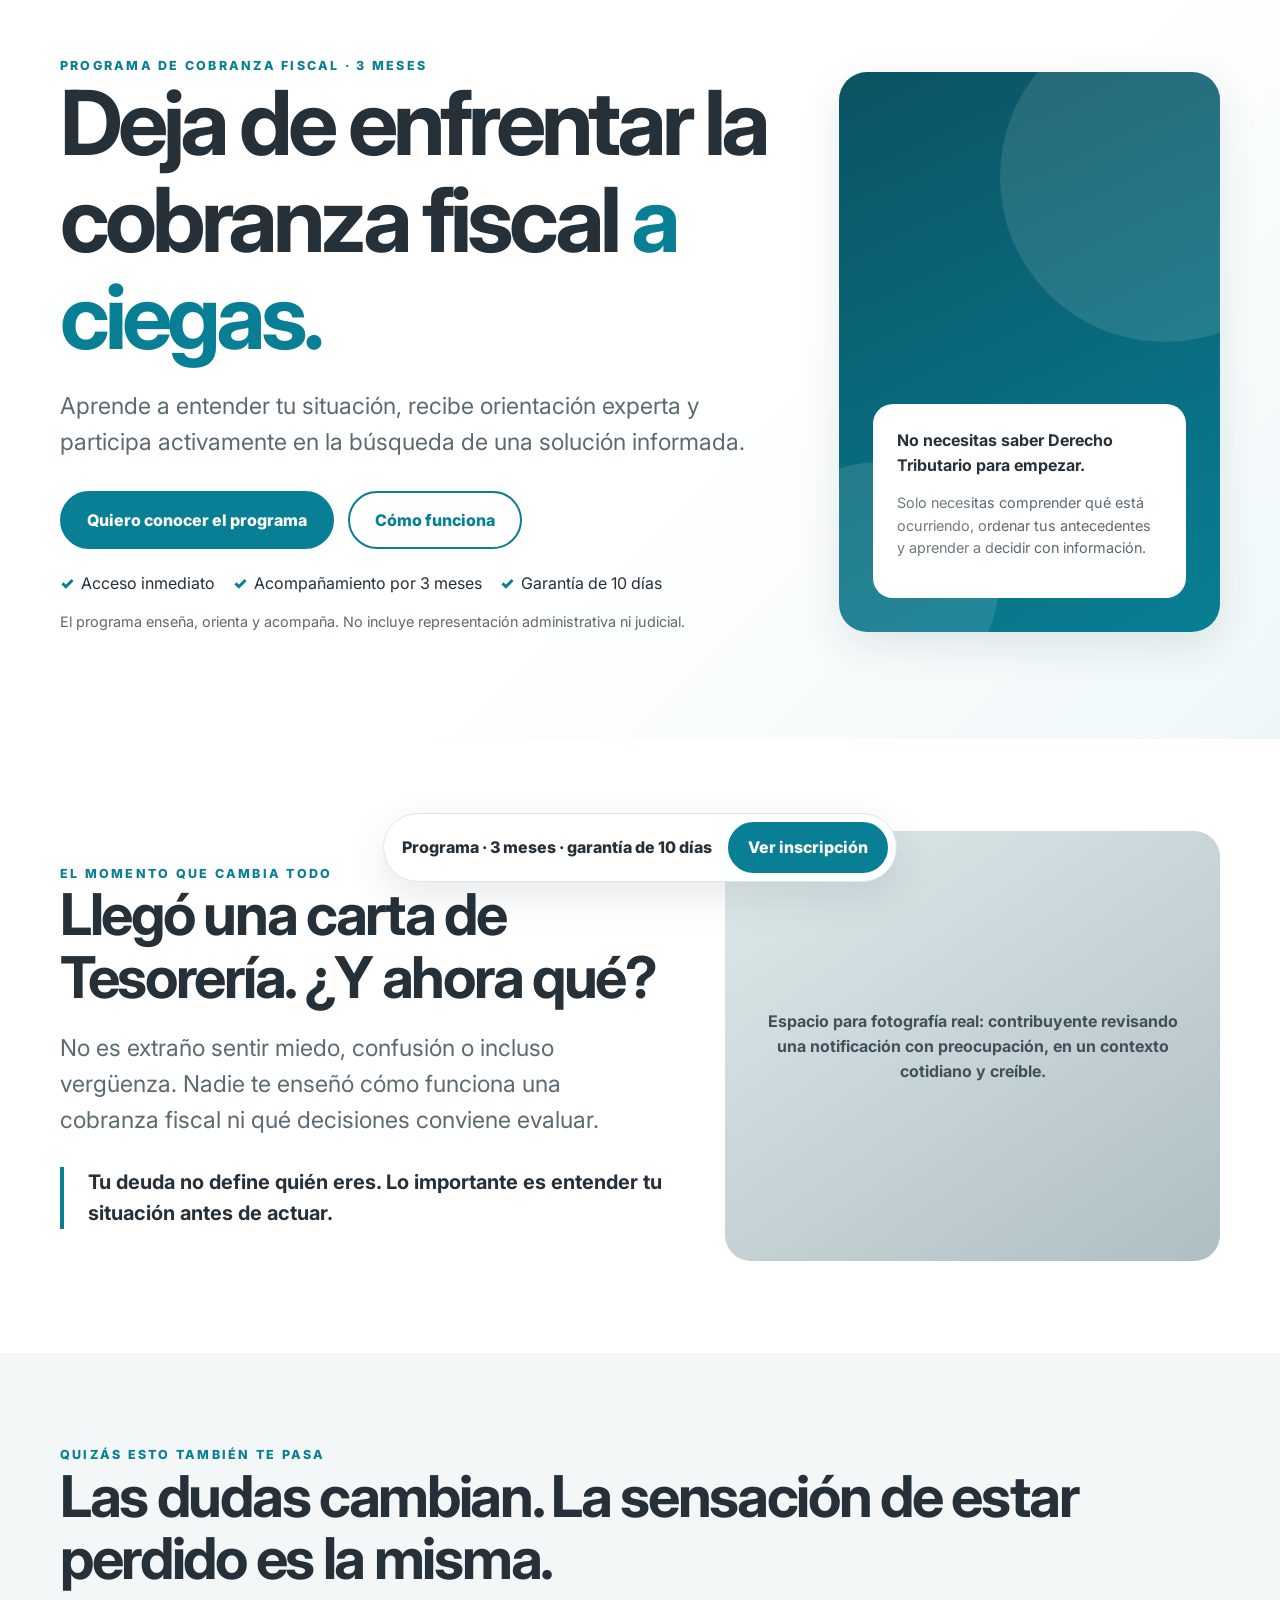
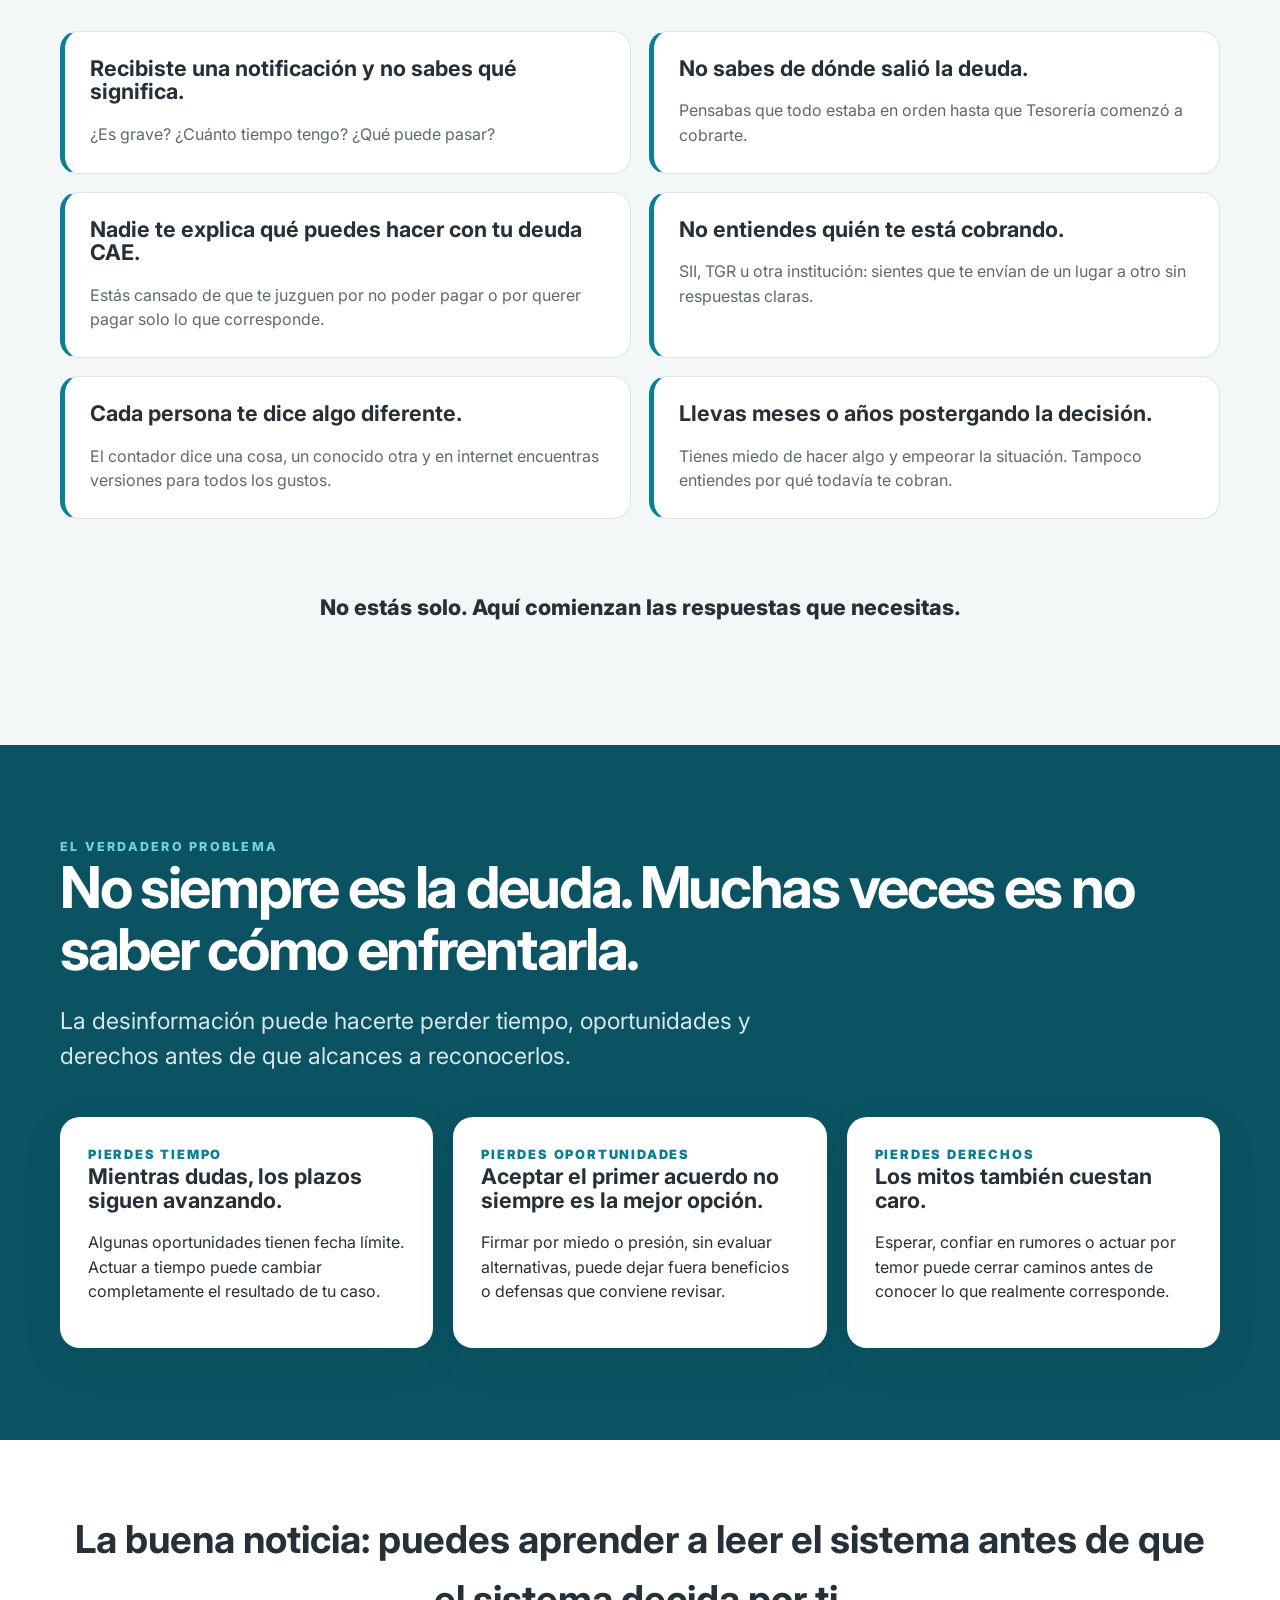
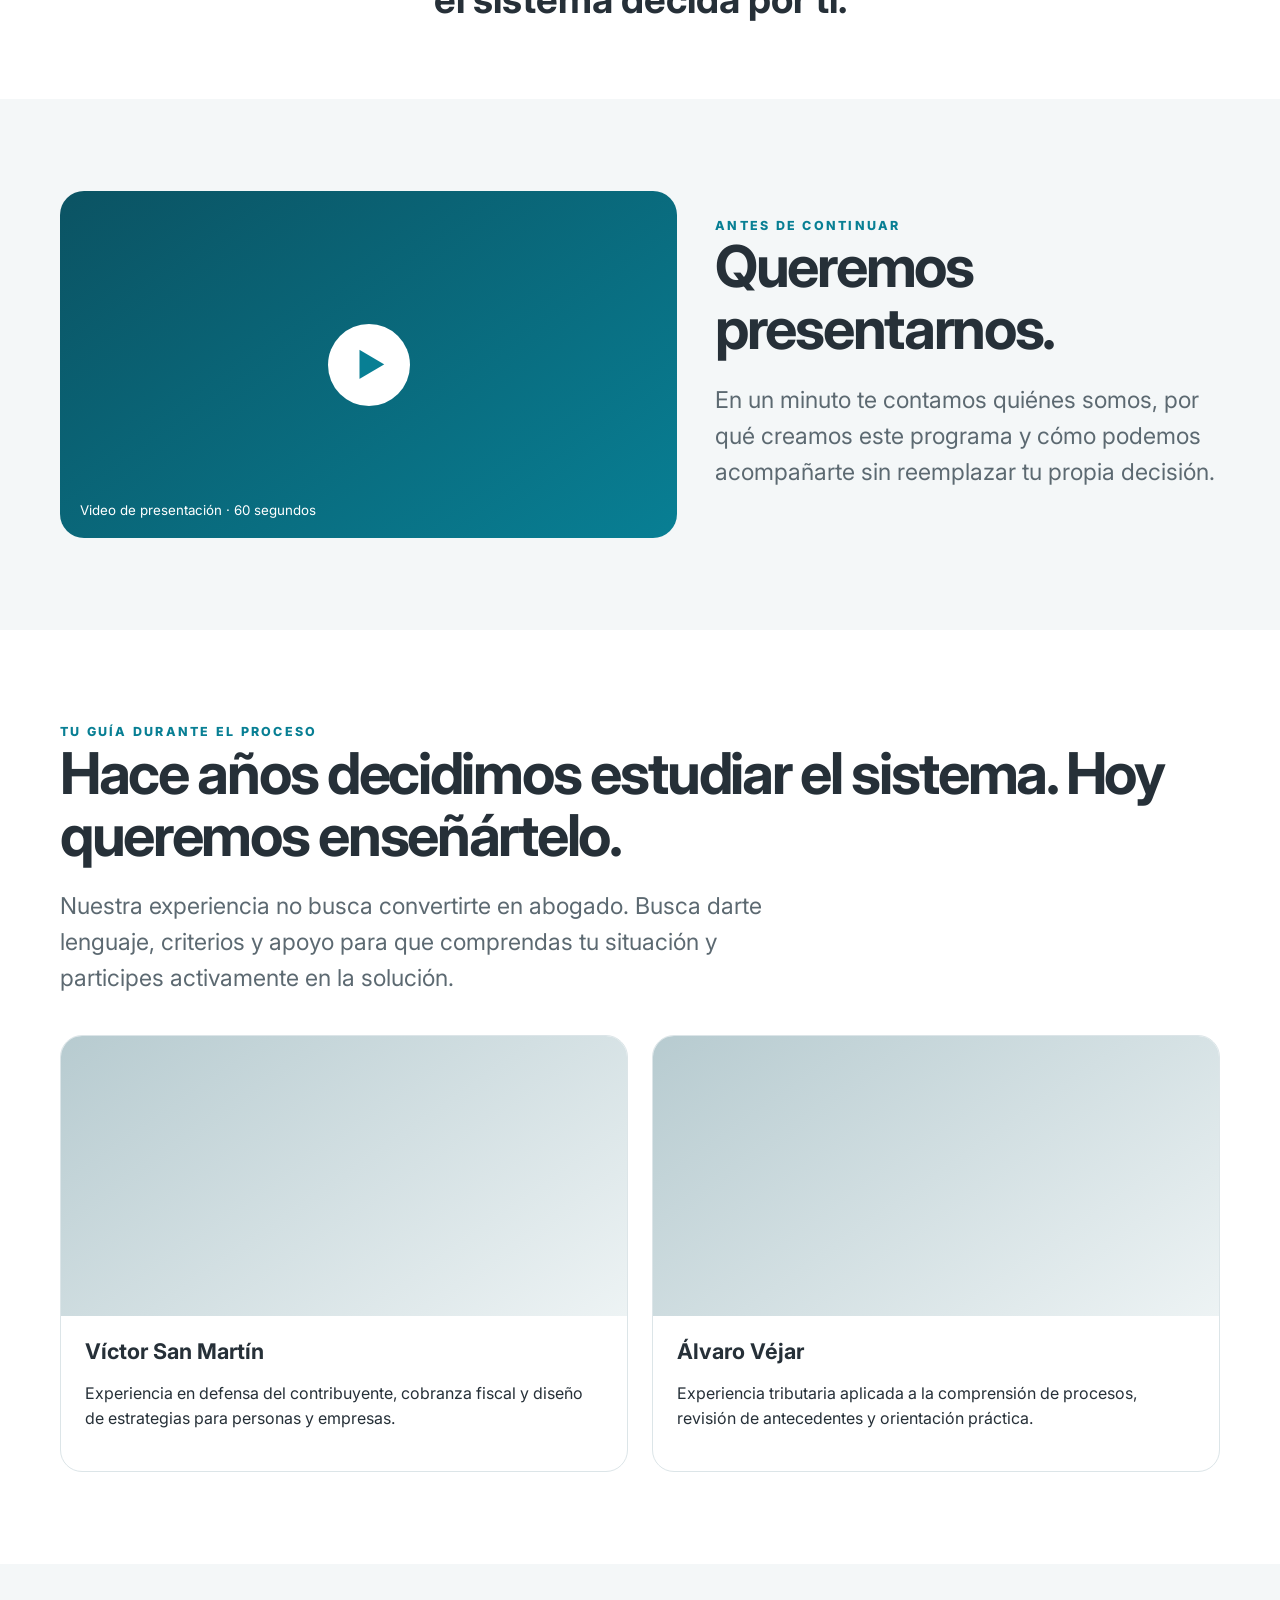
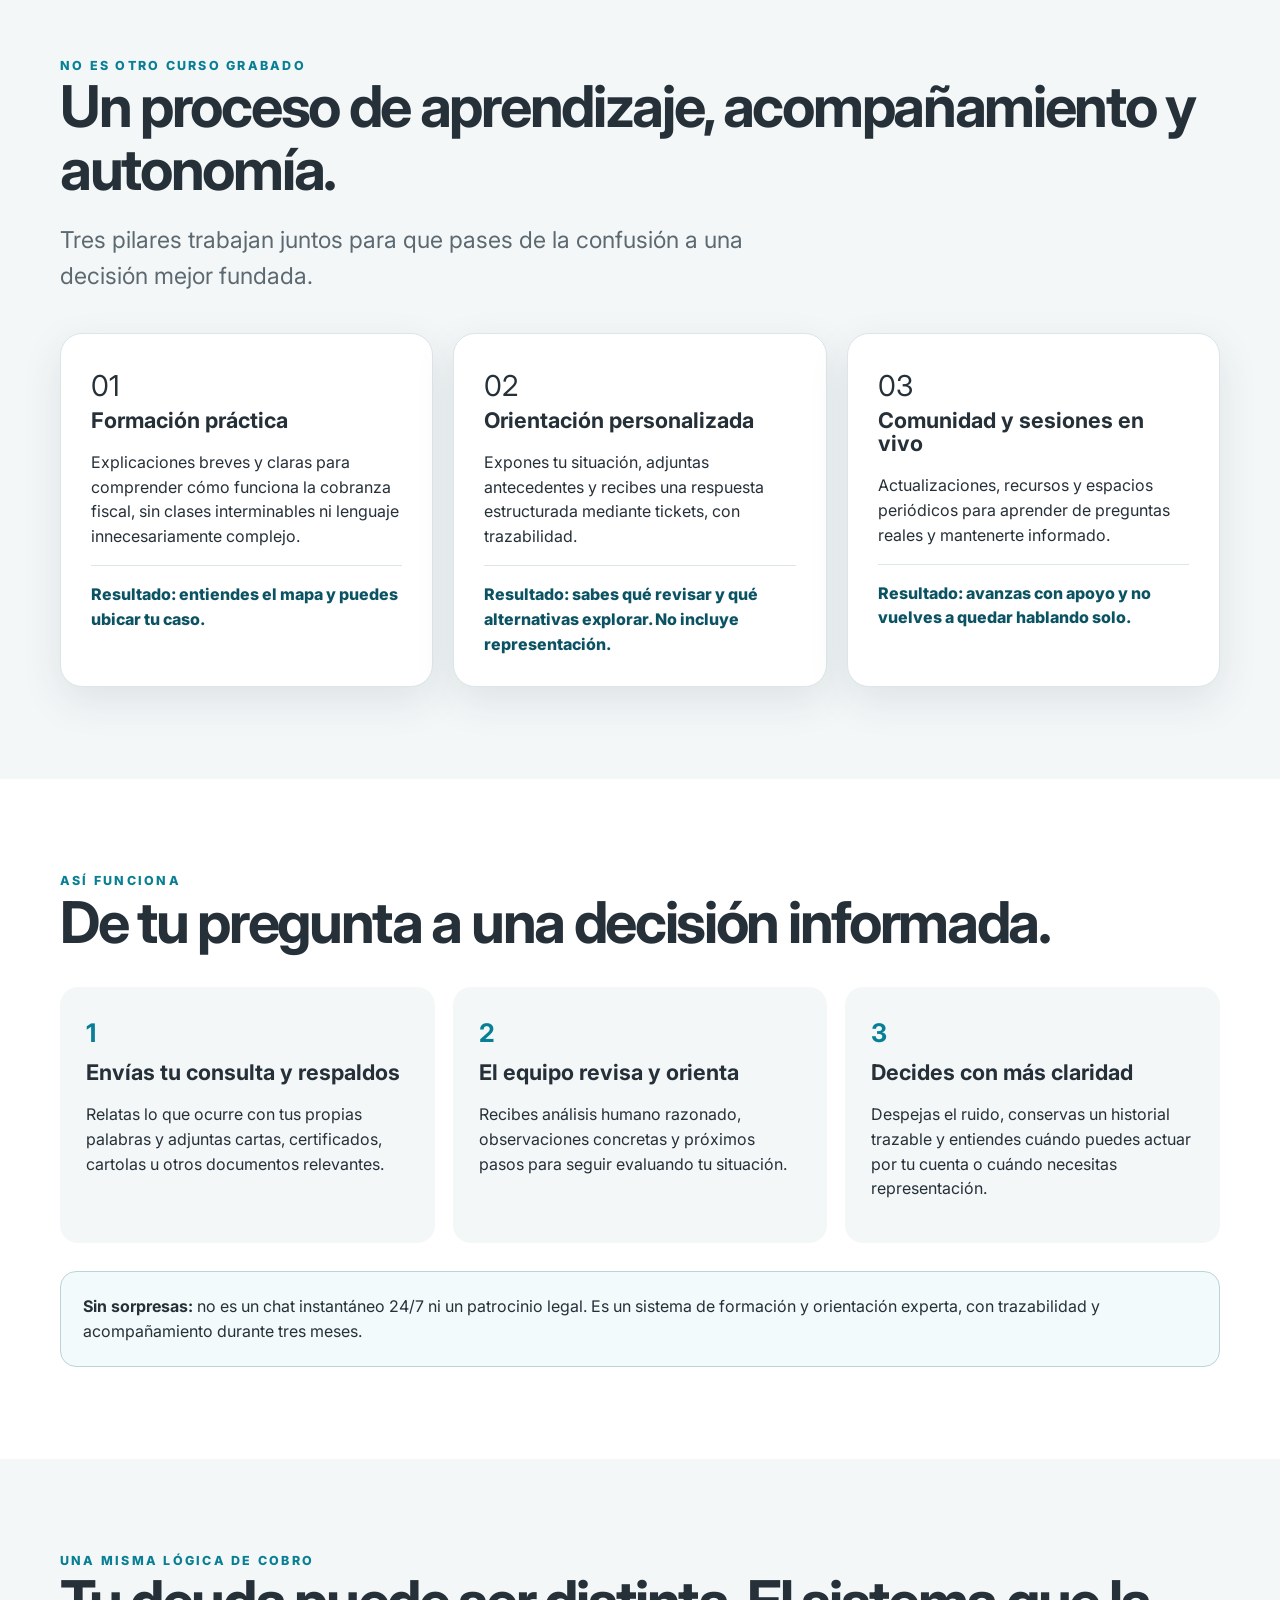
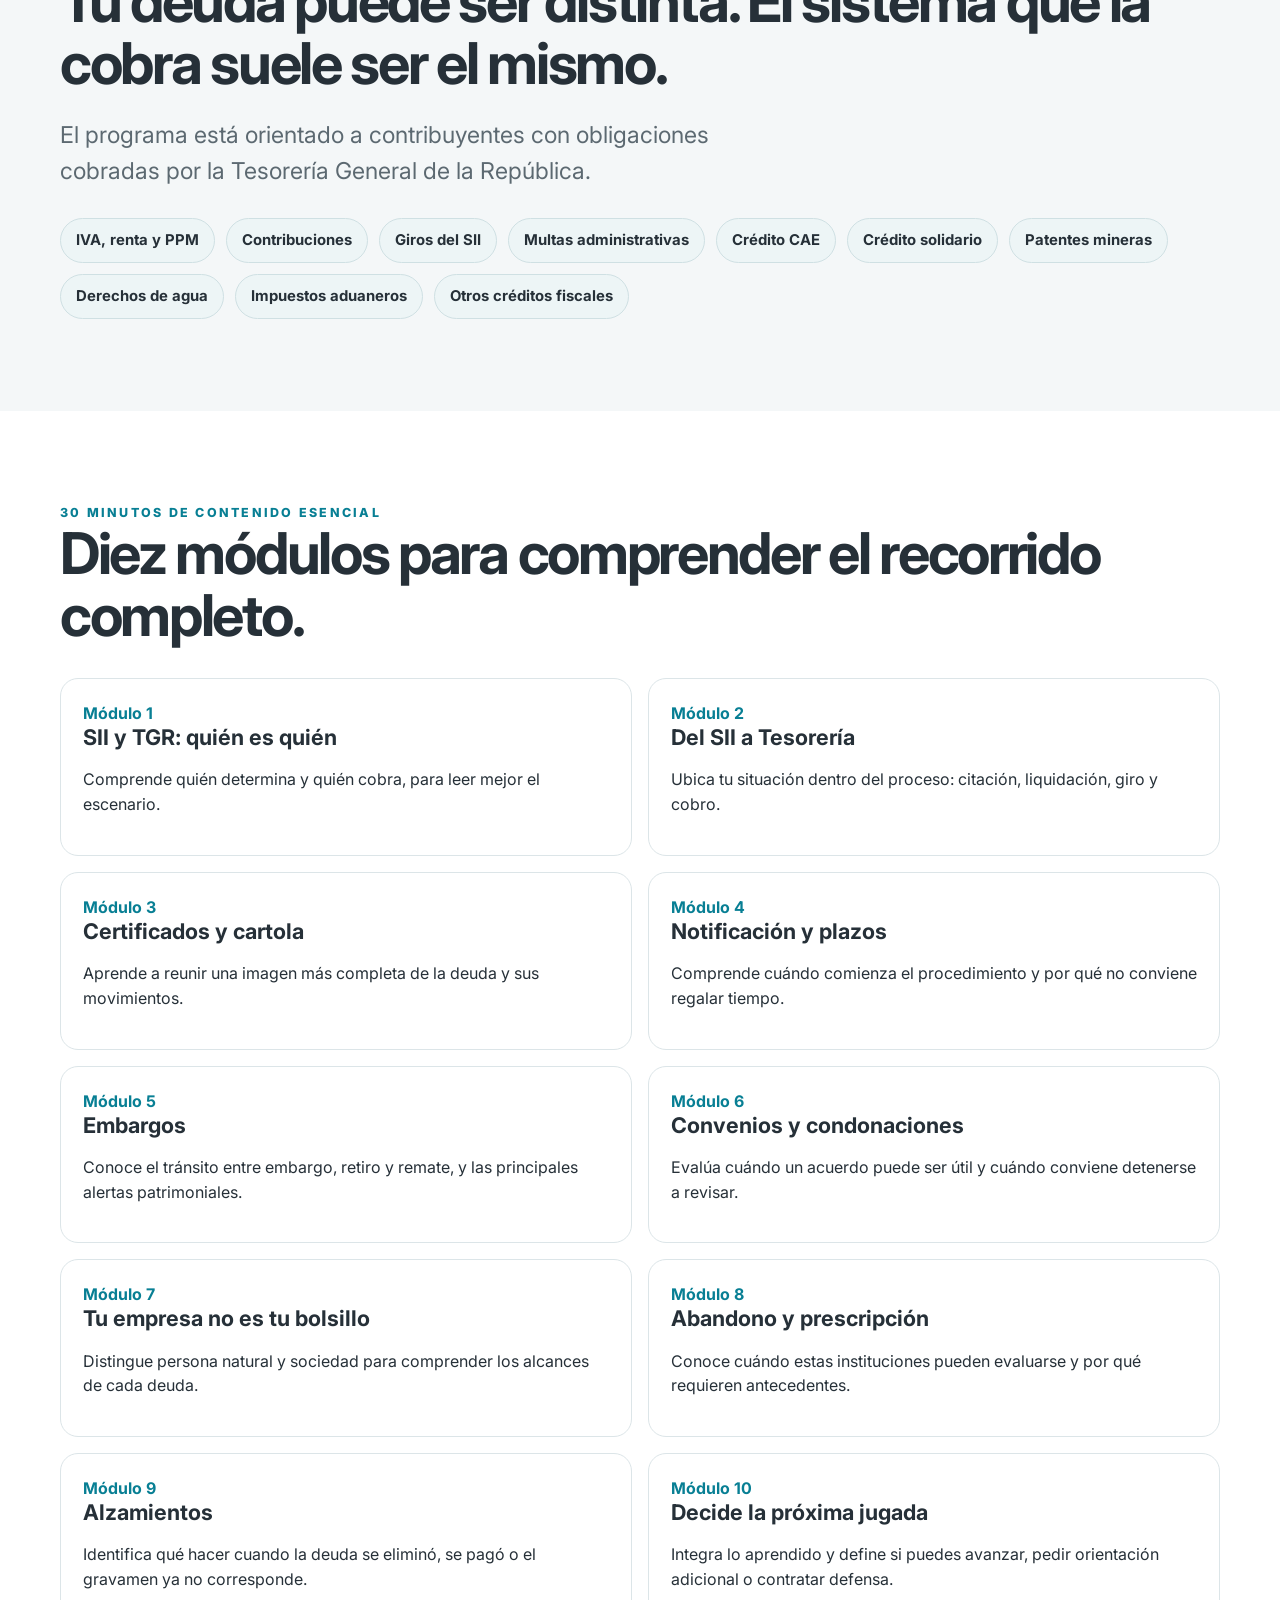
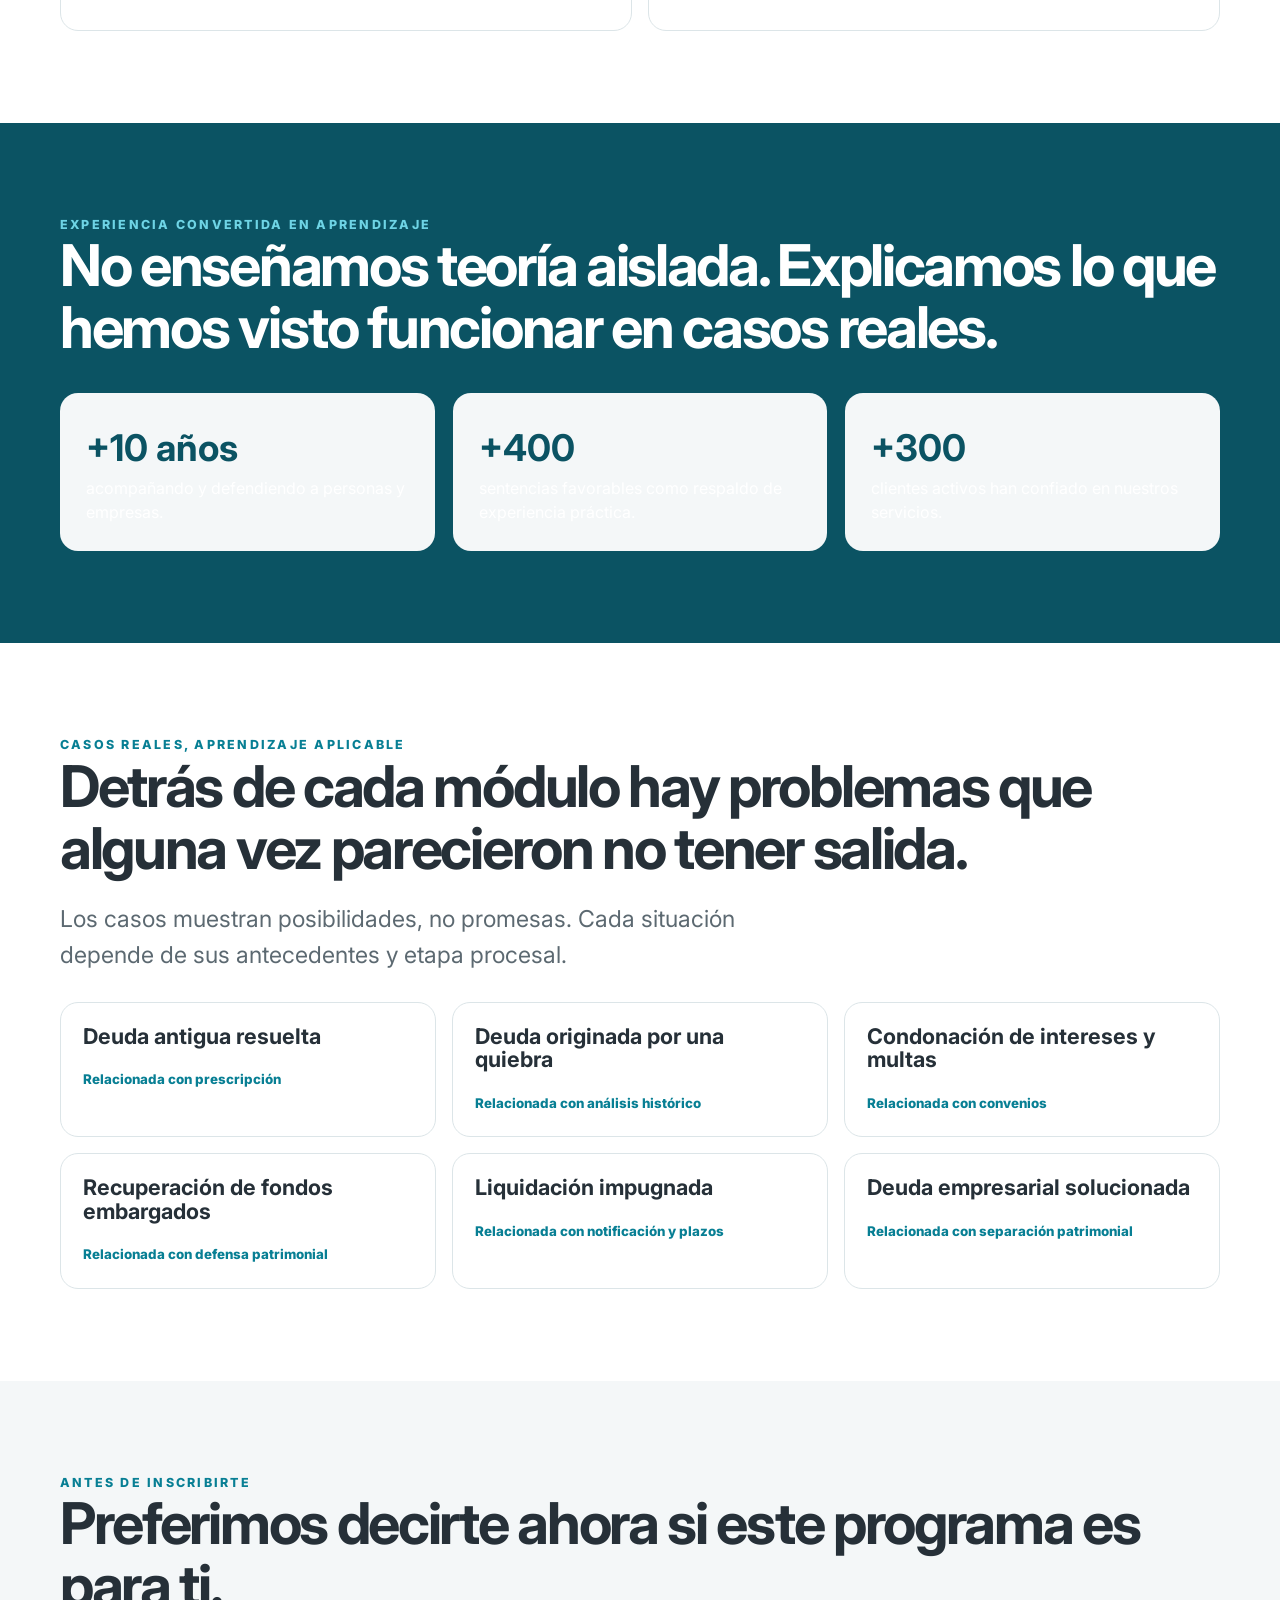
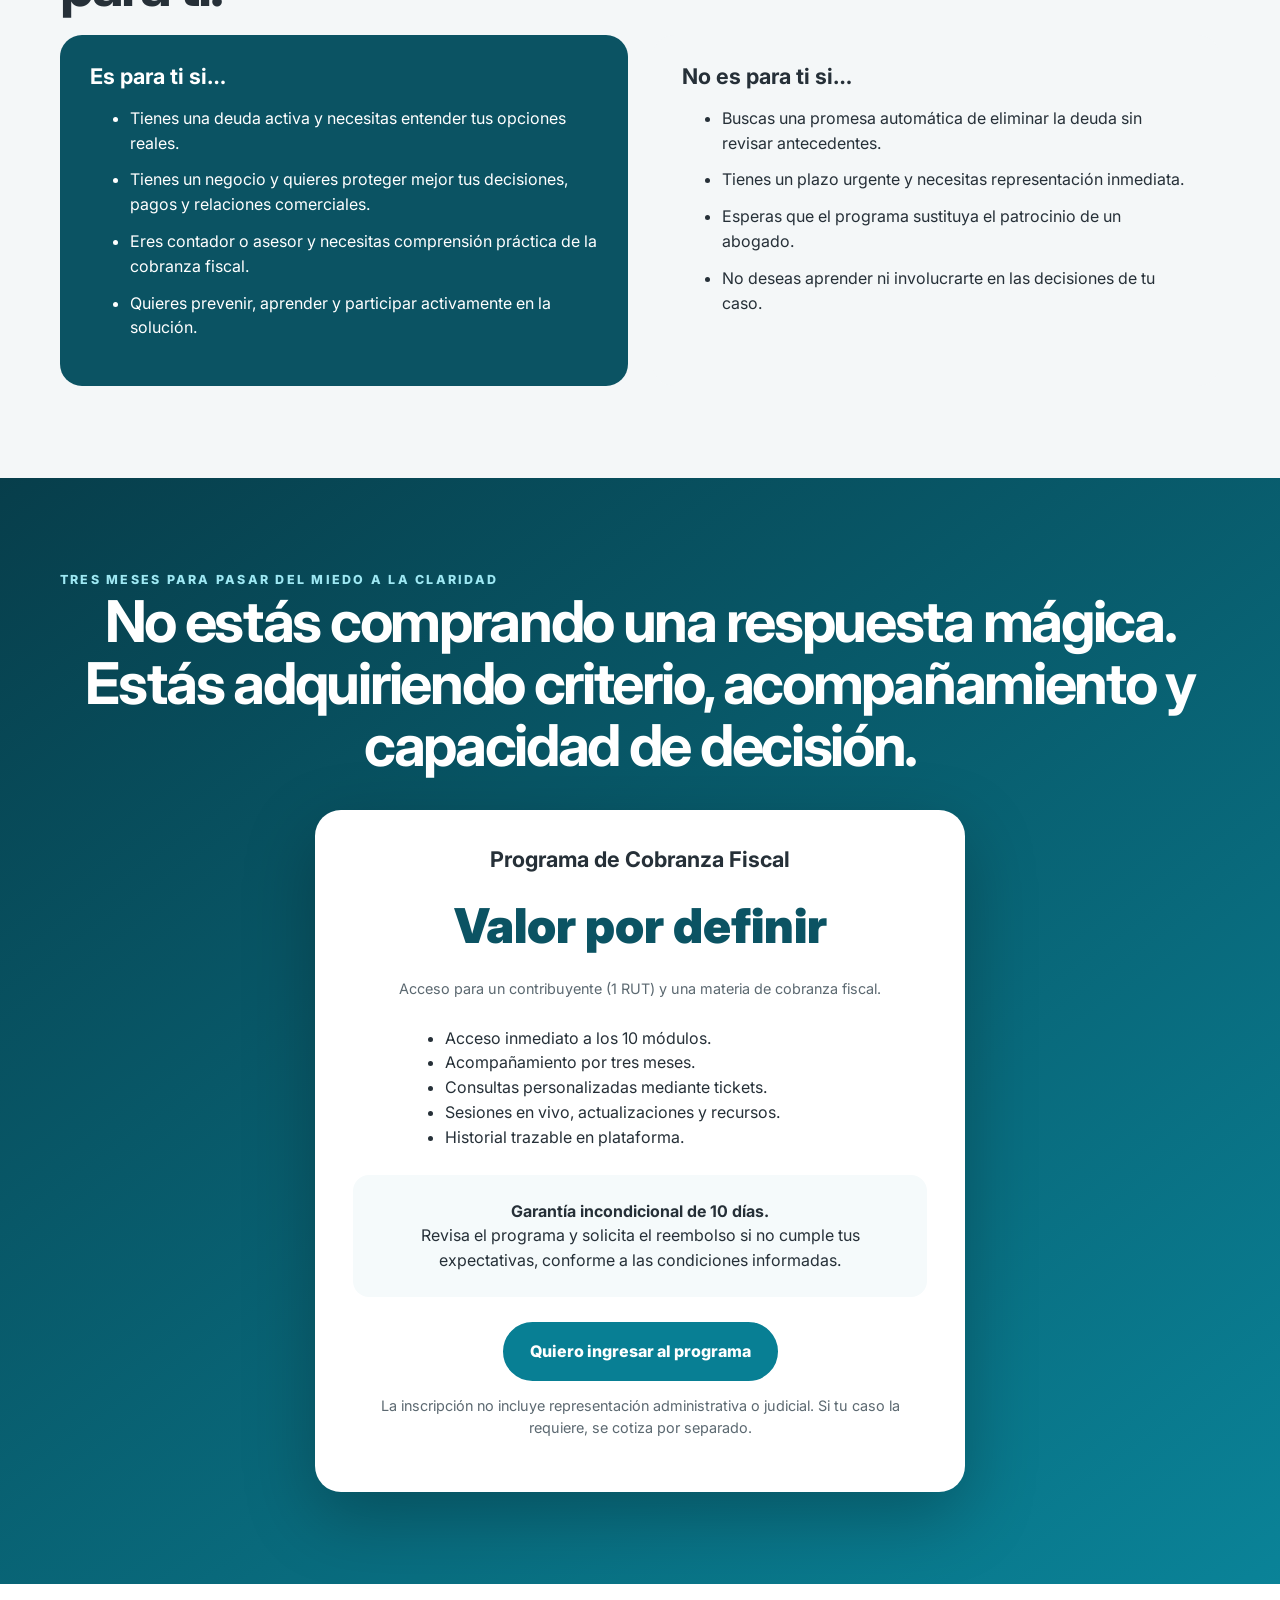
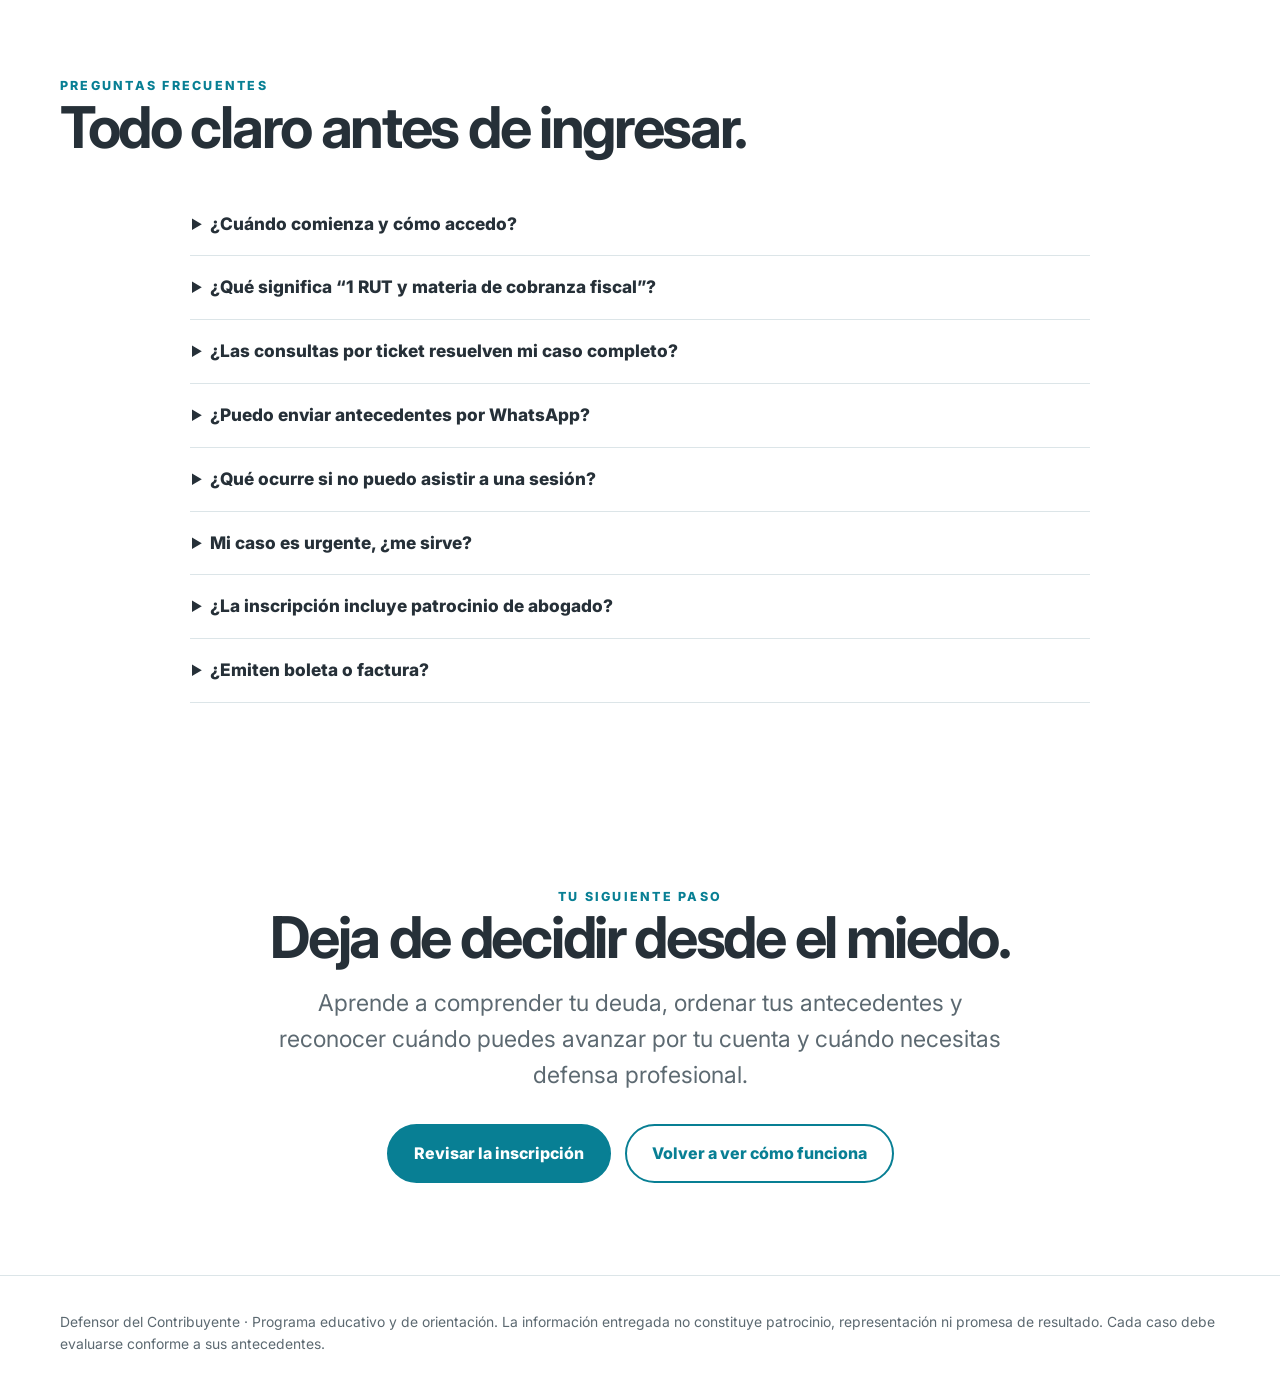
==== commit 140a80fa: "V9 — rediseño one-page del index según nuevo borrador de Víctor Contenido: hero "a ciegas" con hero-" ====
--- a/index.html
+++ b/index.html
@@ -1,719 +1,118 @@
-<!DOCTYPE html>
-<html lang="es">
+<!doctype html>
+<html lang="es-CL">
 <head>
-<meta charset="UTF-8" />
-<meta name="viewport" content="width=device-width, initial-scale=1.0" />
-<title>Programa de Acompañamiento en Cobranza Fiscal — Jurídicamente</title>
-<meta name="description" content="Programa 360 dictado por expertos tributarios: Master Class, consultas personalizadas por tickets, sesiones en vivo y comunidad, durante 3 meses. Deja de enfrentar la cobranza fiscal a ciegas." />
-<meta property="og:title" content="Programa de Acompañamiento en Cobranza Fiscal" />
-<meta property="og:description" content="Formación, acompañamiento y respuestas precisas para decidir informado. 3 meses con expertos tributarios. Garantía incondicional de 10 días." />
+<meta charset="utf-8" />
+<meta name="viewport" content="width=device-width,initial-scale=1" />
+<title>Programa Cobranza Fiscal | Defensor del Contribuyente</title>
+<meta name="description" content="Programa de formación, acompañamiento y orientación experta para comprender una cobranza fiscal, evaluar alternativas y tomar decisiones informadas. No incluye representación judicial o administrativa." />
+<meta property="og:title" content="Programa Cobranza Fiscal | Defensor del Contribuyente" />
+<meta property="og:description" content="Deja de enfrentar la cobranza fiscal a ciegas: formación práctica, orientación experta y acompañamiento por 3 meses. Garantía de 10 días." />
 <meta property="og:type" content="website" />
 <meta property="og:locale" content="es_CL" />
 <!-- og:image pendiente: usar imagen real del programa (1200x630) antes de publicar -->
 <meta name="twitter:card" content="summary_large_image" />
-<meta name="twitter:title" content="Programa de Acompañamiento en Cobranza Fiscal" />
-<meta name="twitter:description" content="Formación + acompañamiento + comunidad durante 3 meses, con expertos tributarios. Garantía incondicional de 10 días." />
+<meta name="twitter:title" content="Programa Cobranza Fiscal | Defensor del Contribuyente" />
+<meta name="twitter:description" content="Formación, orientación experta y acompañamiento por 3 meses para decidir informado frente a una cobranza fiscal. Garantía de 10 días." />
+<!-- Dominio provisional: confirmar antes de publicar -->
 <link rel="canonical" href="https://curso.juridicamente.cl/" />
 <link rel="preconnect" href="https://fonts.googleapis.com" />
 <link rel="preconnect" href="https://fonts.gstatic.com" crossorigin />
-<link href="https://fonts.googleapis.com/css2?family=Nunito+Sans:opsz,wght@6..12,400;6..12,700;6..12,800;6..12,900&display=swap" rel="stylesheet" />
-<link rel="icon" href="data:image/svg+xml,%3Csvg xmlns='http://www.w3.org/2000/svg' viewBox='0 0 64 64'%3E%3Crect width='64' height='64' rx='14' fill='%230F758A'/%3E%3Ctext x='32' y='44' font-family='Arial,sans-serif' font-size='36' font-weight='900' fill='white' text-anchor='middle'%3EJ%3C/text%3E%3C/svg%3E" />
-<meta name="theme-color" content="#0F758A" />
-<link rel="stylesheet" href="assets/css/estilo.css" />
+<link href="https://fonts.googleapis.com/css2?family=Inter:wght@400;700;800;900&display=swap" rel="stylesheet" />
+<link rel="icon" href="data:image/svg+xml,%3Csvg xmlns='http://www.w3.org/2000/svg' viewBox='0 0 64 64'%3E%3Crect width='64' height='64' rx='14' fill='%23087f94'/%3E%3Ctext x='32' y='44' font-family='Arial,sans-serif' font-size='36' font-weight='900' fill='white' text-anchor='middle'%3EJ%3C/text%3E%3C/svg%3E" />
+<meta name="theme-color" content="#087f94" />
 <script type="application/ld+json">
 {
   "@context": "https://schema.org",
   "@type": "Course",
-  "name": "Programa de Acompañamiento en Cobranza Fiscal",
-  "description": "Programa 360 de 3 meses: Master Class de cobranza fiscal chilena (SII y Tesorería), consultas personalizadas por tickets, sesiones mensuales en vivo y comunidad privada. Dictado por expertos tributarios.",
+  "name": "Programa de Cobranza Fiscal",
+  "description": "Programa de 3 meses de formación, acompañamiento y orientación experta para comprender una cobranza fiscal en Chile (SII y Tesorería), evaluar alternativas y tomar decisiones informadas. Incluye 10 módulos, consultas personalizadas por tickets, sesiones en vivo y comunidad. No incluye representación administrativa ni judicial.",
   "inLanguage": "es-CL",
-  "provider": { "@type": "Organization", "name": "Jurídicamente — Defensor del Contribuyente", "url": "https://juridicamente.cl" },
+  "provider": { "@type": "Organization", "name": "Defensor del Contribuyente", "url": "https://defensordelcontribuyente.cl" },
   "hasCourseInstance": { "@type": "CourseInstance", "courseMode": "online", "courseWorkload": "P3M" }
 }
 </script>
+<style>
+:root{--ink:#263038;--muted:#5c6971;--teal:#087f94;--deep:#0b5363;--soft:#f4f7f8;--line:#dce5e8;--white:#fff;--gold:#d5a233;--shadow:0 14px 40px rgba(15,51,61,.10)}
+*{box-sizing:border-box}html{scroll-behavior:smooth}body{margin:0;font-family:Inter,ui-sans-serif,system-ui,-apple-system,Segoe UI,Roboto,Arial,sans-serif;color:var(--ink);line-height:1.55;background:#fff}a{text-decoration:none;color:inherit}.wrap{width:min(1160px,92vw);margin:auto}.section{padding:92px 0}.eyebrow{font-size:.78rem;font-weight:800;letter-spacing:.18em;text-transform:uppercase;color:var(--teal)}h1,h2,h3{line-height:1.08;margin:0 0 18px}h1{font-size:clamp(3rem,7vw,6.5rem);letter-spacing:-.055em}h2{font-size:clamp(2.1rem,4.5vw,4.3rem);letter-spacing:-.04em}h3{font-size:1.35rem}.lead{font-size:clamp(1.1rem,2vw,1.45rem);color:var(--muted);max-width:750px}.btns{display:flex;gap:14px;flex-wrap:wrap;margin-top:30px}.btn{display:inline-flex;align-items:center;justify-content:center;border-radius:999px;padding:15px 25px;font-weight:800;border:2px solid var(--teal)}.btn.primary{background:var(--teal);color:#fff}.btn.secondary{color:var(--teal)}.micro{font-size:.9rem;color:var(--muted)}
+.hero{padding:56px 0 92px;background:linear-gradient(135deg,#fff 55%,#eef7f8)}.hero-grid{display:grid;grid-template-columns:1.3fr .7fr;gap:70px;align-items:center}.hero-art{min-height:560px;border-radius:28px;background:linear-gradient(155deg,var(--deep),var(--teal));position:relative;overflow:hidden;box-shadow:var(--shadow)}.hero-art:before,.hero-art:after{content:"";position:absolute;border-radius:50%;background:rgba(255,255,255,.11)}.hero-art:before{width:330px;height:330px;right:-110px;top:-60px}.hero-art:after{width:240px;height:240px;left:-80px;bottom:-70px}.hero-card{position:absolute;left:34px;right:34px;bottom:34px;background:#fff;border-radius:20px;padding:24px}.checks{display:flex;gap:18px;flex-wrap:wrap;margin-top:22px}.checks span:before{content:"✓";color:var(--teal);font-weight:900;margin-right:7px}
+.story-intro{display:grid;grid-template-columns:1.1fr .9fr;gap:60px;align-items:center}.photo-placeholder{min-height:430px;border-radius:26px;background:linear-gradient(145deg,#dfe9eb,#aebec3);display:flex;align-items:center;justify-content:center;padding:35px;text-align:center;color:#405159;font-weight:700}.quote{border-left:4px solid var(--teal);padding-left:24px;margin-top:28px;font-size:1.25rem;font-weight:700}
+.fear-grid{display:grid;grid-template-columns:repeat(2,1fr);gap:18px;margin-top:42px}.fear{padding:25px;border:1px solid var(--line);border-radius:18px;border-left:5px solid var(--teal);background:#fff}.fear p{margin:0;color:var(--muted)}.bridge{text-align:center;padding:28px;margin-top:44px;background:var(--soft);border-radius:18px;font-size:1.35rem;font-weight:800}
+.dark{background:var(--deep);color:#fff}.dark .lead,.dark .muted{color:#d8e8eb}.cost-grid{display:grid;grid-template-columns:repeat(3,1fr);gap:20px;margin-top:42px}.cost{background:#fff;color:var(--ink);border-radius:20px;padding:28px;box-shadow:var(--shadow)}.cost .num{font-size:.8rem;letter-spacing:.14em;text-transform:uppercase;color:var(--teal);font-weight:900}.transition{text-align:center;padding:70px 20px}.transition strong{font-size:clamp(1.6rem,3vw,2.7rem)}
+.video-block{display:grid;grid-template-columns:1.1fr .9fr;gap:38px;align-items:center}.video{aspect-ratio:16/9;border-radius:24px;background:linear-gradient(145deg,var(--deep),var(--teal));display:flex;align-items:center;justify-content:center;color:#fff;position:relative}.play{width:82px;height:82px;border-radius:50%;background:#fff;color:var(--teal);display:grid;place-items:center;font-size:2rem;padding-left:5px}.video small{position:absolute;bottom:18px;left:20px}
+.people{display:grid;grid-template-columns:repeat(2,1fr);gap:24px;margin-top:38px}.person{border:1px solid var(--line);border-radius:22px;overflow:hidden}.person-img{height:280px;background:linear-gradient(145deg,#b7cbd0,#edf3f4)}.person-body{padding:24px}
+.pillars{display:grid;grid-template-columns:repeat(3,1fr);gap:20px;margin-top:38px}.pillar{padding:30px;border-radius:22px;background:#fff;border:1px solid var(--line);box-shadow:var(--shadow)}.pillar .icon{font-size:1.8rem}.result{margin-top:16px;padding-top:16px;border-top:1px solid var(--line);font-weight:800;color:var(--deep)}
+.steps{display:grid;grid-template-columns:repeat(3,1fr);gap:18px;margin-top:34px}.step{background:var(--soft);padding:26px;border-radius:18px}.step b{display:block;color:var(--teal);font-size:1.6rem;margin-bottom:8px}.notice{padding:22px;border:1px solid #bcd4d9;border-radius:16px;background:#f2fafb;margin-top:28px}
+.debt-tags{display:flex;flex-wrap:wrap;gap:11px;margin-top:28px}.tag{padding:10px 15px;border-radius:999px;background:#edf5f6;border:1px solid #cfe0e3;font-weight:700;font-size:.93rem}
+.module-list{display:grid;grid-template-columns:repeat(2,1fr);gap:16px;margin-top:32px}.module{border:1px solid var(--line);border-radius:18px;padding:22px}.module strong{color:var(--teal)}
+.stats{display:grid;grid-template-columns:repeat(3,1fr);gap:18px;margin-top:34px}.stat{padding:26px;border-radius:18px;background:var(--soft)}.stat b{font-size:2.3rem;color:var(--deep);display:block}.cases{display:grid;grid-template-columns:repeat(3,1fr);gap:16px;margin-top:28px}.case{padding:22px;border:1px solid var(--line);border-radius:18px}.case small{color:var(--teal);font-weight:800}
+.fit{display:grid;grid-template-columns:1fr 1fr;gap:24px}.fit-card{padding:30px;border-radius:22px}.fit-card.yes{background:var(--deep);color:#fff}.fit-card.no{background:var(--soft)}.fit-card li{margin:12px 0}
+.pricing{background:linear-gradient(145deg,#073e4b,#0a8398);color:#fff}.price-card{width:min(650px,100%);margin:34px auto 0;background:#fff;color:var(--ink);padding:38px;border-radius:26px;box-shadow:0 24px 70px rgba(0,0,0,.25);text-align:center}.price{font-size:3rem;font-weight:900;color:var(--deep)}.price-card ul{text-align:left;max-width:470px;margin:25px auto}.guarantee{padding:24px;background:#f5fafb;border-radius:16px;margin:25px 0}.faq{max-width:900px;margin:35px auto 0}.faq details{border-bottom:1px solid var(--line);padding:18px 2px}.faq summary{cursor:pointer;font-weight:800;font-size:1.08rem}.faq p{color:var(--muted)}
+.final{text-align:center}.final .lead{margin:auto}.sticky{position:fixed;bottom:18px;left:50%;transform:translateX(-50%);z-index:10;background:#fff;border:1px solid var(--line);box-shadow:var(--shadow);border-radius:999px;padding:8px 8px 8px 18px;display:flex;align-items:center;gap:16px}.sticky span{font-weight:800}.sticky .btn{padding:11px 18px}
+footer{padding:36px 0;border-top:1px solid var(--line);font-size:.87rem;color:var(--muted)}
+@media(max-width:850px){.hero-grid,.story-intro,.video-block,.fit{grid-template-columns:1fr}.hero-art{min-height:360px}.fear-grid,.cost-grid,.people,.pillars,.steps,.stats,.cases,.module-list{grid-template-columns:1fr}.section{padding:68px 0}.sticky span{display:none}.sticky{left:auto;right:14px;transform:none}.hero{padding-top:35px}}
+</style>
 </head>
 <body>
-<a class="skip-link" href="#contenido">Saltar al contenido</a>
-<div class="sim-banner" role="status">MAQUETA — Versión de revisión. No procesa pagos ni registra datos reales.</div>
+<header class="hero" id="inicio"><div class="wrap hero-grid"><div><div class="eyebrow">Programa de cobranza fiscal · 3 meses</div><h1>Deja de enfrentar la cobranza fiscal <span style="color:var(--teal)">a ciegas.</span></h1><p class="lead">Aprende a entender tu situación, recibe orientación experta y participa activamente en la búsqueda de una solución informada.</p><div class="btns"><a class="btn primary" href="#inscripcion">Quiero conocer el programa</a><a class="btn secondary" href="#metodo">Cómo funciona</a></div><div class="checks"><span>Acceso inmediato</span><span>Acompañamiento por 3 meses</span><span>Garantía de 10 días</span></div><p class="micro">El programa enseña, orienta y acompaña. No incluye representación administrativa ni judicial.</p></div><div class="hero-art"><div class="hero-card"><b>No necesitas saber Derecho Tributario para empezar.</b><p class="micro">Solo necesitas comprender qué está ocurriendo, ordenar tus antecedentes y aprender a decidir con información.</p></div></div></div></header>
 
-<!-- ======= HEADER ======= -->
-<header class="header">
-  <div class="container">
-    <a class="logo" href="index.html" aria-label="Inicio — Jurídicamente">
-      <span class="logo-mark">J</span>
-      <span class="logo-text">
-        <strong>Jurídicamente</strong>
-        <span>Defensor del Contribuyente</span>
-      </span>
-    </a>
-    <button class="menu-toggle" id="menuToggle" aria-label="Abrir menú" aria-expanded="false">
-      <span></span><span></span><span></span>
-    </button>
-    <nav class="nav" aria-label="Principal">
-      <a href="#pilares">El programa</a>
-      <a href="temario.html">Temario</a>
-      <a href="como-funciona.html">Cómo funciona</a>
-      <a href="preguntas.html">Preguntas</a>
-      <a href="inscripcion.html" class="btn btn-primary" data-evt="cta_click">Quiero entrar</a>
-    </nav>
-  </div>
-</header>
+<section class="section"><div class="wrap story-intro"><div><div class="eyebrow">El momento que cambia todo</div><h2>Llegó una carta de Tesorería. ¿Y ahora qué?</h2><p class="lead">No es extraño sentir miedo, confusión o incluso vergüenza. Nadie te enseñó cómo funciona una cobranza fiscal ni qué decisiones conviene evaluar.</p><div class="quote">Tu deuda no define quién eres. Lo importante es entender tu situación antes de actuar.</div></div><div class="photo-placeholder">Espacio para fotografía real: contribuyente revisando una notificación con preocupación, en un contexto cotidiano y creíble.</div></div></section>
 
-<main id="contenido">
+<section class="section" style="background:var(--soft)"><div class="wrap"><div class="eyebrow">Quizás esto también te pasa</div><h2>Las dudas cambian. La sensación de estar perdido es la misma.</h2><div class="fear-grid">
+<div class="fear"><h3>Recibiste una notificación y no sabes qué significa.</h3><p>¿Es grave? ¿Cuánto tiempo tengo? ¿Qué puede pasar?</p></div>
+<div class="fear"><h3>No sabes de dónde salió la deuda.</h3><p>Pensabas que todo estaba en orden hasta que Tesorería comenzó a cobrarte.</p></div>
+<div class="fear"><h3>Nadie te explica qué puedes hacer con tu deuda CAE.</h3><p>Estás cansado de que te juzguen por no poder pagar o por querer pagar solo lo que corresponde.</p></div>
+<div class="fear"><h3>No entiendes quién te está cobrando.</h3><p>SII, TGR u otra institución: sientes que te envían de un lugar a otro sin respuestas claras.</p></div>
+<div class="fear"><h3>Cada persona te dice algo diferente.</h3><p>El contador dice una cosa, un conocido otra y en internet encuentras versiones para todos los gustos.</p></div>
+<div class="fear"><h3>Llevas meses o años postergando la decisión.</h3><p>Tienes miedo de hacer algo y empeorar la situación. Tampoco entiendes por qué todavía te cobran.</p></div></div><div class="bridge">No estás solo. Aquí comienzan las respuestas que necesitas.</div></div></section>
 
-<!-- ======= 1 · HERO ======= -->
-<section class="hero">
-  <div class="container">
-    <div class="hero-grid">
-      <div>
-        <span class="eyebrow" data-reveal>Programa 360 · Dictado por expertos tributarios</span>
-        <h1 class="display-lg" data-reveal style="--d:.06s">Deja de enfrentar la cobranza fiscal <em>a ciegas</em>.</h1>
-        <p class="lead" data-reveal style="--d:.12s">Obtén formación, acompañamiento y respuestas precisas para resolver tu problema fiscal.</p>
-        <div class="hero-ctas" data-reveal style="--d:.18s">
-          <a href="inscripcion.html" class="btn btn-primary" data-evt="cta_click">Quiero entrar</a>
-          <a href="como-funciona.html" class="btn btn-ghost" data-evt="cta_secundario">Cómo funciona</a>
-        </div>
-        <p class="hero-micro" data-reveal style="--d:.24s">
-          <span><b>✓</b> Garantía incondicional de 10 días</span>
-          <span><b>✓</b> Acceso inmediato: soluciones desde que ingresas</span>
-          <span><b>✓</b> Conecta con expertos que resuelven problemas como el tuyo todos los días</span>
-        </p>
-      </div>
-      <figure class="stock-slot hero-visual" data-reveal style="--d:.15s">
-        <span class="stock-badge">Imagen transitoria — irá foto de sesión fotográfica</span>
-        <img src="https://images.unsplash.com/photo-1573497019940-1c28c88b4f3e?w=900&q=78" alt="Profesional del equipo, imagen transitoria hasta la sesión fotográfica" fetchpriority="high" />
-      </figure>
-    </div>
-  </div>
-</section>
+<section class="section dark"><div class="wrap"><div class="eyebrow" style="color:#6ed4e5">El verdadero problema</div><h2>No siempre es la deuda. Muchas veces es no saber cómo enfrentarla.</h2><p class="lead">La desinformación puede hacerte perder tiempo, oportunidades y derechos antes de que alcances a reconocerlos.</p><div class="cost-grid"><div class="cost"><div class="num">Pierdes tiempo</div><h3>Mientras dudas, los plazos siguen avanzando.</h3><p>Algunas oportunidades tienen fecha límite. Actuar a tiempo puede cambiar completamente el resultado de tu caso.</p></div><div class="cost"><div class="num">Pierdes oportunidades</div><h3>Aceptar el primer acuerdo no siempre es la mejor opción.</h3><p>Firmar por miedo o presión, sin evaluar alternativas, puede dejar fuera beneficios o defensas que conviene revisar.</p></div><div class="cost"><div class="num">Pierdes derechos</div><h3>Los mitos también cuestan caro.</h3><p>Esperar, confiar en rumores o actuar por temor puede cerrar caminos antes de conocer lo que realmente corresponde.</p></div></div></div></section>
 
-<!-- ======= 2 · PROBLEMA ======= -->
-<section class="section" id="problema">
-  <div class="container">
-    <div class="problema-head">
-      <div data-reveal>
-        <h2 class="display-md">Llegó una carta de Tesorería. ¿Y ahora qué?</h2>
-        <p class="lead" style="margin-top:14px">Si estás pasando por esto, no es tu culpa: nadie te enseñó cómo enfrentar al sistema. Conocemos tu historia y sabemos cómo ayudarte a superar este problema.</p>
-      </div>
-      <figure class="stock-slot" data-reveal style="--d:.1s">
-        <span class="stock-badge">Imagen transitoria</span>
-        <img src="https://images.unsplash.com/photo-1541199249251-f713e6145474?w=900&q=75" alt="Persona agobiada frente a un problema que no sabe resolver" loading="lazy" />
-      </figure>
-    </div>
-    <ul class="pain-list">
-      <li data-reveal><b>Recibiste una notificación y no sabes qué significa.</b>¿Es grave? ¿Cuánto plazo tengo? ¿Qué puede pasar? ¿Qué pueden y qué no pueden embargar?</li>
-      <li data-reveal style="--d:.05s"><b>No sabes de dónde salió la deuda.</b>Nunca tuviste claridad, todo se mantuvo en silencio. Te decían "todo está en orden"… hasta que llegó la TGR a cobrarte.</li>
-      <li data-reveal style="--d:.1s"><b>Mis deudas son por CAE y otros cobros.</b>¿Me sirve este programa? ¿Cómo funciona el cobro? ¿Qué opciones tengo? Estoy confundido y necesito saber mi mejor opción.</li>
-      <li data-reveal style="--d:.15s"><b>Confundes SII con TGR.</b>Cada institución tiene límites y facultades distintas — y de eso dependen tus posibilidades de defensa.</li>
-      <li data-reveal style="--d:.2s"><b>Cada persona te dice algo diferente.</b>El contador dice una cosa, un conocido otra, el Fisco todo lo contrario… y en internet encuentras de todo.</li>
-      <li data-reveal style="--d:.25s"><b>Llevas meses o años postergando la decisión.</b>¿Sabías que existe la prescripción y que puedes beneficiarte de ella? No lo postergues más: el cobro siempre avanzará a tus espaldas.</li>
-    </ul>
-  </div>
-</section>
+<div class="transition"><div class="wrap"><strong>La buena noticia: puedes aprender a leer el sistema antes de que el sistema decida por ti.</strong></div></div>
 
-<!-- ======= 3 · COSTO DE IMPROVISAR ======= -->
-<div class="connector" data-reveal><p>Cualquiera sea el origen, siempre hay una explicación — y también una salida.</p></div>
+<section class="section" style="background:var(--soft)"><div class="wrap video-block"><div class="video"><div class="play">▶</div><small>Video de presentación · 60 segundos</small></div><div><div class="eyebrow">Antes de continuar</div><h2>Queremos presentarnos.</h2><p class="lead">En un minuto te contamos quiénes somos, por qué creamos este programa y cómo podemos acompañarte sin reemplazar tu propia decisión.</p></div></div></section>
 
-<section class="section section-alt" id="costo">
-  <div class="container">
-    <div class="section-head" data-reveal>
-      <h2 class="display-md">Improvisar frente al Fisco tiene un precio</h2>
-      <p class="lead">No sigas regalando ventajas.</p>
-    </div>
-    <div class="grid-3">
-      <div class="card" data-reveal>
-        <span class="card-num">01</span>
-        <h3>Plazos que corren en silencio</h3>
-        <p style="margin-bottom:10px"><b>30 días</b> desde la liquidación del SII.<br /><b>90 días</b> para reclamar ante el TTA.<br /><b>10 días</b> para tu defensa cuando notifica la TGR.</p>
-        <p>Conocer el reloj tributario te permite actuar a tiempo y aprovechar oportunidades que no vuelven.</p>
-      </div>
-      <div class="card" data-reveal style="--d:.08s">
-        <span class="card-num">02</span>
-        <h3>Negociar sin preparación</h3>
-        <p>Firmar un convenio desde la presión o el miedo, sin conocer las consecuencias, te hace renunciar a beneficios y leyes especiales creadas para ti. Son los errores más comunes: no dejes que te pasen. Negocia desde la ventaja y logra mejores resultados.</p>
-      </div>
-      <div class="card" data-reveal style="--d:.16s">
-        <span class="card-num">03</span>
-        <h3>Decidir en base a mitos</h3>
-        <p>"Nunca me han notificado", "no tengo bienes, nada me pasará", "la TGR se olvidó de mí": mitos y falsos consejos que bajan tu alerta y te ponen en desventaja. Saber cómo funciona el sistema te permite actuar con estrategia y evitar los lamentos.</p>
-      </div>
-    </div>
-  </div>
-</section>
+<section class="section"><div class="wrap"><div class="eyebrow">Tu guía durante el proceso</div><h2>Hace años decidimos estudiar el sistema. Hoy queremos enseñártelo.</h2><p class="lead">Nuestra experiencia no busca convertirte en abogado. Busca darte lenguaje, criterios y apoyo para que comprendas tu situación y participes activamente en la solución.</p><div class="people"><div class="person"><div class="person-img"></div><div class="person-body"><h3>Víctor San Martín</h3><p>Experiencia en defensa del contribuyente, cobranza fiscal y diseño de estrategias para personas y empresas.</p></div></div><div class="person"><div class="person-img"></div><div class="person-body"><h3>Álvaro Véjar</h3><p>Experiencia tributaria aplicada a la comprensión de procesos, revisión de antecedentes y orientación práctica.</p></div></div></div></div></section>
 
-<!-- ======= 4 · VIDEO PRINCIPAL ======= -->
-<!-- POLÍTICA VISUAL: solo personas reales. No reemplazar con video/imagen generada por IA. -->
-<div class="connector" data-reveal><p>La salida no es suerte: es conocer el proceso. Nosotros lo recorremos todos los días, con casos reales.</p></div>
+<section class="section" id="metodo" style="background:var(--soft)"><div class="wrap"><div class="eyebrow">No es otro curso grabado</div><h2>Un proceso de aprendizaje, acompañamiento y autonomía.</h2><p class="lead">Tres pilares trabajan juntos para que pases de la confusión a una decisión mejor fundada.</p><div class="pillars"><div class="pillar"><div class="icon">01</div><h3>Formación práctica</h3><p>Explicaciones breves y claras para comprender cómo funciona la cobranza fiscal, sin clases interminables ni lenguaje innecesariamente complejo.</p><div class="result">Resultado: entiendes el mapa y puedes ubicar tu caso.</div></div><div class="pillar"><div class="icon">02</div><h3>Orientación personalizada</h3><p>Expones tu situación, adjuntas antecedentes y recibes una respuesta estructurada mediante tickets, con trazabilidad.</p><div class="result">Resultado: sabes qué revisar y qué alternativas explorar. No incluye representación.</div></div><div class="pillar"><div class="icon">03</div><h3>Comunidad y sesiones en vivo</h3><p>Actualizaciones, recursos y espacios periódicos para aprender de preguntas reales y mantenerte informado.</p><div class="result">Resultado: avanzas con apoyo y no vuelves a quedar hablando solo.</div></div></div></div></section>
 
-<section class="section" id="video" style="padding-top:72px;padding-bottom:72px">
-  <div class="container-narrow">
-    <div class="video-block" data-reveal>
-      <button type="button" class="video-cover" data-video="principal" aria-label="Reproducir video de presentación del programa (pendiente de producción)">
-        <span class="video-play" aria-hidden="true">▶</span>
-        <span class="video-cover-text">[VIDEO REAL PENDIENTE]<br />Los profesionales del programa, mirando a cámara</span>
-        <span class="video-dur">60 s</span>
-      </button>
-      <div class="video-meta">
-        <h3>Nuestro compromiso y experiencia en 60 segundos</h3>
-        <p>El programa explicado en la voz de los profesionales que te acompañarán.</p>
-        <details class="video-guion">
-          <summary>Ver guion provisional</summary>
-          <p>1) Víctor: "Si llegó una carta de Tesorería y no sabes qué hacer, no eres tú: nadie te enseñó este proceso." 2) Álvaro: qué es el programa — 3 meses, Master Class + tickets + sesiones + comunidad. 3) Ambos: qué no es (no es patrocinio, no promete resultados). 4) Cierre: "Entra, pruébalo 10 días, y decide informado — como todo lo que hacemos acá."</p>
-        </details>
-        <p class="video-note">Con subtítulos y transcripción. Sin autoplay con sonido.</p>
-      </div>
-    </div>
-  </div>
-</section>
+<section class="section"><div class="wrap"><div class="eyebrow">Así funciona</div><h2>De tu pregunta a una decisión informada.</h2><div class="steps"><div class="step"><b>1</b><h3>Envías tu consulta y respaldos</h3><p>Relatas lo que ocurre con tus propias palabras y adjuntas cartas, certificados, cartolas u otros documentos relevantes.</p></div><div class="step"><b>2</b><h3>El equipo revisa y orienta</h3><p>Recibes análisis humano razonado, observaciones concretas y próximos pasos para seguir evaluando tu situación.</p></div><div class="step"><b>3</b><h3>Decides con más claridad</h3><p>Despejas el ruido, conservas un historial trazable y entiendes cuándo puedes actuar por tu cuenta o cuándo necesitas representación.</p></div></div><div class="notice"><b>Sin sorpresas:</b> no es un chat instantáneo 24/7 ni un patrocinio legal. Es un sistema de formación y orientación experta, con trazabilidad y acompañamiento durante tres meses.</div></div></section>
 
-<div class="connector" data-reveal><p>Hace años decidimos defenderte.</p></div>
+<section class="section" style="background:var(--soft)"><div class="wrap"><div class="eyebrow">Una misma lógica de cobro</div><h2>Tu deuda puede ser distinta. El sistema que la cobra suele ser el mismo.</h2><p class="lead">El programa está orientado a contribuyentes con obligaciones cobradas por la Tesorería General de la República.</p><div class="debt-tags"><span class="tag">IVA, renta y PPM</span><span class="tag">Contribuciones</span><span class="tag">Giros del SII</span><span class="tag">Multas administrativas</span><span class="tag">Crédito CAE</span><span class="tag">Crédito solidario</span><span class="tag">Patentes mineras</span><span class="tag">Derechos de agua</span><span class="tag">Impuestos aduaneros</span><span class="tag">Otros créditos fiscales</span></div></div></section>
 
-<!-- ======= 5 · QUIÉNES TE ACOMPAÑARÁN ======= -->
-<section class="section section-alt" id="equipo">
-  <div class="container">
-    <div class="section-head" data-reveal>
-      <h2 class="display-md">Conoce a quienes te acompañarán en el programa</h2>
-    </div>
-    <div class="team-grid">
-      <article class="team-card" data-reveal>
-        <div class="team-photo stock-slot">
-          <span class="stock-badge">Imagen transitoria — irá foto real</span>
-          <img src="https://images.unsplash.com/photo-1543132220-4bf3de6e10ae?w=800&q=75" alt="Retrato profesional transitorio — será reemplazado por la foto real de Víctor San Martín" loading="lazy" />
-          <span class="team-name">Víctor San Martín</span>
-        </div>
-        <div class="team-body">
-          <span class="team-role">Founder · Defensor del Contribuyente</span>
-          <ul>
-            <li>Ingeniero Comercial mención Finanzas. Magíster en Tributación y Negocios.</li>
-            <li>Ocupó importantes cargos en Tesorería y la administración tributaria.</li>
-            <li>Hoy, desde el otro lado del mesón, entrega una visión sistémica y soluciones con nuevos enfoques.</li>
-          </ul>
-        </div>
-      </article>
-      <article class="team-card" data-reveal style="--d:.08s">
-        <div class="team-photo stock-slot">
-          <span class="stock-badge">Imagen transitoria — irá foto real</span>
-          <img src="https://images.unsplash.com/photo-1560250097-0b93528c311a?w=800&q=75" alt="Retrato profesional transitorio — será reemplazado por la foto real de Álvaro Véjar" loading="lazy" />
-          <span class="team-name">Álvaro Véjar</span>
-        </div>
-        <div class="team-body">
-          <span class="team-role">Co-founder · Abogado Tributario</span>
-          <ul>
-            <li>Magíster en Litigación y Planificación Corporativa. Reconocido litigante tributario.</li>
-            <li>Cerebro de las estrategias legales detrás de más de 400 sentencias favorables para nuestros clientes.</li>
-            <li>Comprometido con nuestros clientes, sus negocios y desafíos.</li>
-          </ul>
-        </div>
-      </article>
-    </div>
-  </div>
-</section>
+<section class="section"><div class="wrap"><div class="eyebrow">30 minutos de contenido esencial</div><h2>Diez módulos para comprender el recorrido completo.</h2><div class="module-list">
+<div class="module"><strong>Módulo 1</strong><h3>SII y TGR: quién es quién</h3><p>Comprende quién determina y quién cobra, para leer mejor el escenario.</p></div>
+<div class="module"><strong>Módulo 2</strong><h3>Del SII a Tesorería</h3><p>Ubica tu situación dentro del proceso: citación, liquidación, giro y cobro.</p></div>
+<div class="module"><strong>Módulo 3</strong><h3>Certificados y cartola</h3><p>Aprende a reunir una imagen más completa de la deuda y sus movimientos.</p></div>
+<div class="module"><strong>Módulo 4</strong><h3>Notificación y plazos</h3><p>Comprende cuándo comienza el procedimiento y por qué no conviene regalar tiempo.</p></div>
+<div class="module"><strong>Módulo 5</strong><h3>Embargos</h3><p>Conoce el tránsito entre embargo, retiro y remate, y las principales alertas patrimoniales.</p></div>
+<div class="module"><strong>Módulo 6</strong><h3>Convenios y condonaciones</h3><p>Evalúa cuándo un acuerdo puede ser útil y cuándo conviene detenerse a revisar.</p></div>
+<div class="module"><strong>Módulo 7</strong><h3>Tu empresa no es tu bolsillo</h3><p>Distingue persona natural y sociedad para comprender los alcances de cada deuda.</p></div>
+<div class="module"><strong>Módulo 8</strong><h3>Abandono y prescripción</h3><p>Conoce cuándo estas instituciones pueden evaluarse y por qué requieren antecedentes.</p></div>
+<div class="module"><strong>Módulo 9</strong><h3>Alzamientos</h3><p>Identifica qué hacer cuando la deuda se eliminó, se pagó o el gravamen ya no corresponde.</p></div>
+<div class="module"><strong>Módulo 10</strong><h3>Decide la próxima jugada</h3><p>Integra lo aprendido y define si puedes avanzar, pedir orientación adicional o contratar defensa.</p></div>
+</div></div></section>
 
-<!-- ======= 6 · LOS 3 PILARES ======= -->
-<div class="connector" data-reveal><p>Años de práctica, convertidos en un programa a tu medida.</p></div>
+<section class="section dark"><div class="wrap"><div class="eyebrow" style="color:#6ed4e5">Experiencia convertida en aprendizaje</div><h2>No enseñamos teoría aislada. Explicamos lo que hemos visto funcionar en casos reales.</h2><div class="stats"><div class="stat"><b>+10 años</b>acompañando y defendiendo a personas y empresas.</div><div class="stat"><b>+400</b>sentencias favorables como respaldo de experiencia práctica.</div><div class="stat"><b>+300</b>clientes activos han confiado en nuestros servicios.</div></div></div></section>
 
-<section class="section" id="pilares">
-  <div class="container">
-    <div class="section-head" data-reveal>
-      <h2 class="display-md">Un programa funcional con 3 pilares, no otro curso grabado</h2>
-    </div>
-    <div class="grid-3">
-      <article class="card card-tint" data-reveal>
-        <span class="card-num">PILAR 1 · FORMACIÓN</span>
-        <h3>Master Class</h3>
-        <p>Explicaciones cortas, simples y efectivas. Empatizamos con tu problema y bajamos los conceptos complejos para que comprendas tu situación.</p>
-        <p style="margin-top:10px"><b>Resultado:</b> despejas el ruido y obtienes las respuestas que necesitas.</p>
-      </article>
-      <article class="card card-tint" data-reveal style="--d:.08s">
-        <span class="card-num">PILAR 2 · ACOMPAÑAMIENTO</span>
-        <h3>Consultas personalizadas</h3>
-        <p>Expones tu situación, adjuntas antecedentes y recibes una respuesta estructurada en lenguaje jurídico-tributario.</p>
-        <p style="margin-top:10px"><b>Resultado:</b> orientación trazable mediante tickets definidos. <b>No incluye representación.</b></p>
-      </article>
-      <article class="card card-tint" data-reveal style="--d:.16s">
-        <span class="card-num">PILAR 3 · COMUNIDAD</span>
-        <h3>Comunidad y sesiones en vivo</h3>
-        <p>Sesiones periódicas de actualización, recursos exclusivos y guías con aplicación práctica y adaptables.</p>
-        <p style="margin-top:10px"><b>Resultado:</b> te mantenemos al día, actúas con apoyo técnico y decides con información de primera fuente.</p>
-      </article>
-    </div>
-  </div>
-</section>
+<section class="section"><div class="wrap"><div class="eyebrow">Casos reales, aprendizaje aplicable</div><h2>Detrás de cada módulo hay problemas que alguna vez parecieron no tener salida.</h2><p class="lead">Los casos muestran posibilidades, no promesas. Cada situación depende de sus antecedentes y etapa procesal.</p><div class="cases"><div class="case"><h3>Deuda antigua resuelta</h3><small>Relacionada con prescripción</small></div><div class="case"><h3>Deuda originada por una quiebra</h3><small>Relacionada con análisis histórico</small></div><div class="case"><h3>Condonación de intereses y multas</h3><small>Relacionada con convenios</small></div><div class="case"><h3>Recuperación de fondos embargados</h3><small>Relacionada con defensa patrimonial</small></div><div class="case"><h3>Liquidación impugnada</h3><small>Relacionada con notificación y plazos</small></div><div class="case"><h3>Deuda empresarial solucionada</h3><small>Relacionada con separación patrimonial</small></div></div></div></section>
 
-<!-- ======= 7 · SISTEMA DE TICKETS ======= -->
+<section class="section" style="background:var(--soft)"><div class="wrap"><div class="eyebrow">Antes de inscribirte</div><h2>Preferimos decirte ahora si este programa es para ti.</h2><div class="fit"><div class="fit-card yes"><h3>Es para ti si…</h3><ul><li>Tienes una deuda activa y necesitas entender tus opciones reales.</li><li>Tienes un negocio y quieres proteger mejor tus decisiones, pagos y relaciones comerciales.</li><li>Eres contador o asesor y necesitas comprensión práctica de la cobranza fiscal.</li><li>Quieres prevenir, aprender y participar activamente en la solución.</li></ul></div><div class="fit-card no"><h3>No es para ti si…</h3><ul><li>Buscas una promesa automática de eliminar la deuda sin revisar antecedentes.</li><li>Tienes un plazo urgente y necesitas representación inmediata.</li><li>Esperas que el programa sustituya el patrocinio de un abogado.</li><li>No deseas aprender ni involucrarte en las decisiones de tu caso.</li></ul></div></div></div></section>
 
-<section class="section section-alt" id="tickets">
-  <div class="container">
-    <div class="section-head" data-reveal>
-      <h2 class="display-md">Nuestro compromiso: aquí nadie queda hablando solo</h2>
-      <p class="lead">Tu historial no se pierde en un chat — queda en un expediente. Así funciona:</p>
-    </div>
-    <div class="grid-2" style="align-items:start">
-      <div>
-        <div class="flow" style="grid-template-columns:1fr" data-reveal>
-          <div class="flow-step" style="text-align:left;padding:22px 24px"><b>Envías tu consulta + respaldos</b><span>Con tus palabras, adjuntando papeles, cartas o certificados.</span></div>
-          <div class="flow-step" style="text-align:left;padding:22px 24px"><b>Nuestro equipo revisa y responde rápido</b><span>Análisis razonado, con entregables y respuestas claras.</span></div>
-          <div class="flow-step" style="text-align:left;padding:22px 24px"><b>Logras la información que necesitas</b><span>Despejas el ruido: historial trazable para decidir y actuar.</span></div>
-        </div>
-        <div class="notice-ok" style="margin-top:20px" data-reveal>
-          <b>Sin sorpresas:</b> no es un chat instantáneo 24/7. Es un sistema a tu servicio, con trazabilidad, análisis humano razonado y orientación experta. El programa no incluye representación administrativa ni judicial.
-        </div>
-      </div>
-      <div data-reveal style="--d:.1s">
-        <p class="card-num" style="margin-bottom:10px">ASÍ SE VE POR DENTRO</p>
-        <div class="ticket-mockup" role="img" aria-label="Representación referencial de una consulta por ticket">
-          <div class="ticket-head"><b>Ticket #042 — Convenio vs. defensa</b><span class="ticket-status">Resuelto a tiempo · ★★★★★</span></div>
-          <div class="ticket-body">
-            <div class="ticket-msg user"><b>Tú escribes</b>Me notificaron hace una semana. ¿Me conviene pedir convenio altiro o revisar primero si la deuda está bien girada?<span class="ticket-file">📎 certificado-deuda.pdf</span><span class="ticket-file">📎 notificacion.pdf</span></div>
-            <div class="ticket-msg pro"><b>Responde el equipo</b>Buena pregunta — el orden importa. Según tus antecedentes: (1) tu etapa exacta, (2) qué revisar antes de firmar, (3) lo que te falta reunir. Detalle y próximos pasos a continuación…</div>
-          </div>
-          <div class="ticket-foot">Representación referencial — contenido de ejemplo, no es asesoría real. Consolidar bien tus antecedentes permite actuar a tiempo y no perder oportunidades.</div>
-        </div>
-        <div class="video-block video-compact" style="margin-top:20px">
-          <button type="button" class="video-cover" data-video="demo-plataforma" aria-label="Reproducir demostración del recorrido de un ticket (pendiente de producción)">
-            <span class="video-play" aria-hidden="true">▶</span>
-            <span class="video-cover-text">[VIDEO LOOP PENDIENTE]<br />De tu consulta a la respuesta fundada — ticket resuelto a tiempo</span>
-            <span class="video-dur">45 s</span>
-          </button>
-        </div>
-      </div>
-    </div>
-  </div>
-</section>
+<section class="section pricing" id="inscripcion"><div class="wrap"><div class="eyebrow" style="color:#9ee8f3">Tres meses para pasar del miedo a la claridad</div><h2 style="text-align:center">No estás comprando una respuesta mágica. Estás adquiriendo criterio, acompañamiento y capacidad de decisión.</h2><div class="price-card"><h3>Programa de Cobranza Fiscal</h3><div class="price">Valor por definir</div><p class="micro">Acceso para un contribuyente (1 RUT) y una materia de cobranza fiscal.</p><ul><li>Acceso inmediato a los 10 módulos.</li><li>Acompañamiento por tres meses.</li><li>Consultas personalizadas mediante tickets.</li><li>Sesiones en vivo, actualizaciones y recursos.</li><li>Historial trazable en plataforma.</li></ul><div class="guarantee"><b>Garantía incondicional de 10 días.</b><br>Revisa el programa y solicita el reembolso si no cumple tus expectativas, conforme a las condiciones informadas.</div><a class="btn primary" href="inscripcion.html">Quiero ingresar al programa</a><p class="micro">La inscripción no incluye representación administrativa o judicial. Si tu caso la requiere, se cotiza por separado.</p></div></div></section>
 
-<!-- ======= 8 · SIRVE PARA CUALQUIER DEUDA ======= -->
-<div class="connector" data-reveal><p>¿Y si tu deuda es distinta? Tranquilo: el sistema que la cobra es el mismo.</p></div>
+<section class="section"><div class="wrap"><div class="eyebrow">Preguntas frecuentes</div><h2>Todo claro antes de ingresar.</h2><div class="faq">
+<details><summary>¿Cuándo comienza y cómo accedo?</summary><p>El acceso es inmediato una vez confirmada la compra. Las instrucciones llegan al correo informado.</p></details>
+<details><summary>¿Qué significa “1 RUT y materia de cobranza fiscal”?</summary><p>El acceso cubre la situación de un contribuyente y consultas vinculadas con su cobranza fiscal. Para varios clientes o materias diferentes, debe revisarse una modalidad distinta.</p></details>
+<details><summary>¿Las consultas por ticket resuelven mi caso completo?</summary><p>Entregan orientación personalizada para que comprendas y actúes con mayor precisión. No sustituyen la representación judicial o administrativa.</p></details>
+<details><summary>¿Puedo enviar antecedentes por WhatsApp?</summary><p>Por seguridad y trazabilidad, los antecedentes se envían mediante la plataforma habilitada para el programa.</p></details>
+<details><summary>¿Qué ocurre si no puedo asistir a una sesión?</summary><p>Las sesiones pueden quedar disponibles en la plataforma durante el período de acceso, según la programación informada.</p></details>
+<details><summary>Mi caso es urgente, ¿me sirve?</summary><p>Si tienes un plazo corriendo, una notificación reciente o necesitas que un abogado comparezca, debes consultar de inmediato por un servicio de defensa. El programa no reemplaza esa actuación.</p></details>
+<details><summary>¿La inscripción incluye patrocinio de abogado?</summary><p>No. La orientación del programa y la representación legal son servicios distintos.</p></details>
+<details><summary>¿Emiten boleta o factura?</summary><p>Sí, se emite el documento tributario correspondiente según los datos indicados durante la compra.</p></details>
+</div></div></section>
 
-<section class="section" id="deudas">
-  <div class="container">
-    <div class="section-head" data-reveal>
-      <h2 class="display-md">Sirve para cualquier contribuyente y todas las deudas cobradas por la TGR</h2>
-    </div>
-    <div class="debt-list" data-reveal>
-      <span class="debt-chip">Impuestos fiscales: Renta, IVA, PPM y otros</span>
-      <span class="debt-chip">Contribuciones (impuesto territorial)</span>
-      <span class="debt-chip">Giros emitidos por el SII</span>
-      <span class="debt-chip">Deudas crédito CAE</span>
-      <span class="debt-chip">Deudas crédito solidario</span>
-      <span class="debt-chip">Cotizaciones derivadas a TGR</span>
-      <span class="debt-chip">Multas Dirección del Trabajo</span>
-      <span class="debt-chip">Multas Seremi de Salud</span>
-      <span class="debt-chip">Multas Seremi Medio Ambiente</span>
-      <span class="debt-chip">Multas SEC</span>
-      <span class="debt-chip">Impuestos aduaneros</span>
-      <span class="debt-chip">Patentes municipales</span>
-      <span class="debt-chip">Patentes mineras</span>
-      <span class="debt-chip">Derechos de agua</span>
-      <span class="debt-chip">Otros créditos fiscales</span>
-    </div>
-    <div class="debt-close" data-reveal style="--d:.1s">
-      No importa el origen o el tipo: <b>todo llega a la Tesorería, que te cobra como un tribunal especial.</b> Conocer el proceso es tu mayor ventaja.
-    </div>
-  </div>
-</section>
+<section class="section final"><div class="wrap"><div class="eyebrow">Tu siguiente paso</div><h2>Deja de decidir desde el miedo.</h2><p class="lead">Aprende a comprender tu deuda, ordenar tus antecedentes y reconocer cuándo puedes avanzar por tu cuenta y cuándo necesitas defensa profesional.</p><div class="btns" style="justify-content:center"><a class="btn primary" href="#inscripcion">Revisar la inscripción</a><a class="btn secondary" href="#metodo">Volver a ver cómo funciona</a></div></div></section>
 
-
-<div class="connector" data-reveal><p>¿Y qué recibes exactamente al entrar? Esto:</p></div>
-
-<!-- ======= 8B · LO QUE GANAS ======= -->
-<section class="section" id="ganas">
-  <div class="container">
-    <div class="section-head" data-reveal>
-      <h2 class="display-md">Lo que GANAS en los 3 meses del programa</h2>
-    </div>
-    <aside class="hero-card ganas-card" data-reveal aria-label="Componentes del programa">
-      <details class="hero-acc" open>
-        <summary><span class="plus" aria-hidden="true">+</span>Master Class de Cobranza Fiscal</summary>
-        <p>Tips y consejos simples, 100% aplicables.</p>
-      </details>
-      <details class="hero-acc">
-        <summary><span class="plus" aria-hidden="true">+</span>Acompañamiento personalizado</summary>
-        <p>Respuestas precisas de expertos tributarios mediante tickets de atención, con soporte continuo y plataforma.</p>
-      </details>
-      <details class="hero-acc">
-        <summary><span class="plus" aria-hidden="true">+</span>Sesión mensual en vivo</summary>
-        <p>Actualizaciones, novedades y preguntas frecuentes respondidas en simple y con base empírica.</p>
-      </details>
-      <details class="hero-acc">
-        <summary><span class="plus" aria-hidden="true">+</span>Comunidad privada</summary>
-        <p>Avisos, recordatorios y recursos exclusivos para los miembros.</p>
-      </details>
-      <div class="hero-card-band">Formación, acompañamiento y comunidad <b>trabajando juntos</b> — toda nuestra experiencia práctica a tu servicio.</div>
-    </aside>
-    <p style="text-align:center;margin-top:28px" data-reveal><a href="inscripcion.html" class="btn btn-primary" data-evt="cta_click">Quiero entrar</a></p>
-  </div>
-</section>
-
-<!-- ======= 9 · TEMARIO ======= -->
-<section class="section section-alt" id="temario">
-  <div class="container-narrow">
-    <div class="section-head" data-reveal>
-      <h2 class="display-md">10 módulos de 3 minutos. Fácil de digerir, con cero exposiciones de ego.</h2>
-      <p class="lead">30 minutos de puro valor: tips y consejos útiles.</p>
-    </div>
-        <details class="acc" data-reveal>
-      <summary><span><span class="mod-tag">MÓDULO 1</span>SII y TGR: quién es quién</span><span class="acc-caret"><svg viewBox="0 0 16 16" aria-hidden="true"><polyline points="3 6 8 11 13 6"/></svg></span></summary>
-      <div class="acc-body">Uno es el detective y el otro, el cobrador. Entender esta división te permite leer mejor el tablero y adelantar la próxima jugada.<span class="tagline">Resultado: conoces a quién enfrentas</span></div>
-    </details>
-    <details class="acc" data-reveal>
-      <summary><span><span class="mod-tag">MÓDULO 2</span>Cuándo tu deuda pasa del SII a la TGR</span><span class="acc-caret"><svg viewBox="0 0 16 16" aria-hidden="true"><polyline points="3 6 8 11 13 6"/></svg></span></summary>
-      <div class="acc-body">El proceso de inicio a fin: Requerimiento → Citación → Liquidación → Giro → Cobro TGR.<span class="tagline">Resultado: te ubicas en el mapa para actuar a tiempo</span></div>
-    </details>
-    <details class="acc" data-reveal>
-      <summary><span><span class="mod-tag">MÓDULO 3</span>Leer tu situación: certificados y cartola</span><span class="acc-caret"><svg viewBox="0 0 16 16" aria-hidden="true"><polyline points="3 6 8 11 13 6"/></svg></span></summary>
-      <div class="acc-body">Entender cómo conversan ambos registros te da la foto completa, sin quedarte con lo aparente.<span class="tagline">Resultado: diagnóstico efectivo: despejas confusiones</span></div>
-    </details>
-    <details class="acc" data-reveal>
-      <summary><span><span class="mod-tag">MÓDULO 4</span>La notificación y el mito de los "10 días"</span><span class="acc-caret"><svg viewBox="0 0 16 16" aria-hidden="true"><polyline points="3 6 8 11 13 6"/></svg></span></summary>
-      <div class="acc-body">Cómo parte el juicio y por qué los 10 días no son un período de gracia.<span class="tagline">Resultado: no regalas plazos y no te pillan de sorpresa</span></div>
-    </details>
-    <details class="acc" data-reveal>
-      <summary><span><span class="mod-tag">MÓDULO 5</span>Embargos: qué pueden quitarte y qué no</span><span class="acc-caret"><svg viewBox="0 0 16 16" aria-hidden="true"><polyline points="3 6 8 11 13 6"/></svg></span></summary>
-      <div class="acc-body">La verdad de cómo se expone tu patrimonio: el tránsito desde el embargo al retiro y remate.<span class="tagline">Resultado: despejas el ruido, identificas las alertas</span></div>
-    </details>
-    <details class="acc" data-reveal>
-      <summary><span><span class="mod-tag">MÓDULO 6</span>Perdonazos tributarios: cuándo sí y cuándo no</span><span class="acc-caret"><svg viewBox="0 0 16 16" aria-hidden="true"><polyline points="3 6 8 11 13 6"/></svg></span></summary>
-      <div class="acc-body">Cuándo hacer convenios, cuándo NO, qué pasa si no puedes pagar y cómo ahorrar renegociando.<span class="tagline">Resultado: antes de ponerte la soga al cuello, evalúas bien</span></div>
-    </details>
-    <details class="acc" data-reveal>
-      <summary><span><span class="mod-tag">MÓDULO 7</span>Tu empresa no es tu bolsillo</span><span class="acc-caret"><svg viewBox="0 0 16 16" aria-hidden="true"><polyline points="3 6 8 11 13 6"/></svg></span></summary>
-      <div class="acc-body">Persona natural vs. sociedad frente a la misma deuda: descubre cuándo el Fisco puede — y cuándo no puede — actuar.<span class="tagline">Resultado: entiendes la importancia de la estructura</span></div>
-    </details>
-    <details class="acc" data-reveal>
-      <summary><span><span class="mod-tag">MÓDULO 8</span>Abandono y prescripción: deudas que desaparecen</span><span class="acc-caret"><svg viewBox="0 0 16 16" aria-hidden="true"><polyline points="3 6 8 11 13 6"/></svg></span></summary>
-      <div class="acc-body">Ninguna deuda es para siempre, y la solución está en la ley. La prescripción no es magia: es tu derecho.<span class="tagline">Resultado: conoces cuándo aplica y cuándo no</span></div>
-    </details>
-    <details class="acc" data-reveal>
-      <summary><span><span class="mod-tag">MÓDULO 9</span>Alzamientos: recupera lo que es tuyo</span><span class="acc-caret"><svg viewBox="0 0 16 16" aria-hidden="true"><polyline points="3 6 8 11 13 6"/></svg></span></summary>
-      <div class="acc-body">¿Se eliminó la deuda, no corresponde el cobro o pagaste, y no sabes cómo liberar tus bienes?<span class="tagline">Resultado: aprendes a soltar las cadenas de los embargos</span></div>
-    </details>
-    <details class="acc" data-reveal>
-      <summary><span><span class="mod-tag">MÓDULO 10</span>Información es poder: decide la próxima jugada</span><span class="acc-caret"><svg viewBox="0 0 16 16" aria-hidden="true"><polyline points="3 6 8 11 13 6"/></svg></span></summary>
-      <div class="acc-body">Ya tienes lo necesario para enfrentar el sistema y dejar de actuar como el 90% de las personas.<span class="tagline">Resultado: aplicas lo aprendido — y si necesitas refuerzos, aquí estaremos</span></div>
-    </details>
-    <p style="margin-top:24px" data-reveal><a class="btn btn-ghost" href="temario.html" data-evt="cta_temario">Ver temario detallado</a></p>
-  </div>
-</section>
-
-<!-- ======= 10 · AUTORIDAD ======= -->
-<section class="section" id="quienes">
-  <div class="container">
-    <div class="authority">
-      <div>
-        <div class="authority-photo" data-reveal style="aspect-ratio:4/3">
-          [FOTO REAL DEL EQUIPO DDCON]<br />Fotos antiguas de trabajo en proyección — casilla por desarrollar
-        </div>
-        <div class="video-block video-compact" style="margin-top:16px" data-reveal>
-          <button type="button" class="video-cover" data-video="experto" aria-label="Reproducir video del equipo sobre por qué existe el programa (pendiente de producción)">
-            <span class="video-play" aria-hidden="true">▶</span>
-            <span class="video-cover-text">[VIDEO REAL PENDIENTE]<br />Por qué existe este programa</span>
-            <span class="video-dur">60 s</span>
-          </button>
-        </div>
-      </div>
-      <div>
-        <span class="eyebrow" data-reveal>Quién está detrás</span>
-        <h2 class="display-md" data-reveal style="--d:.06s">Defendemos contribuyentes con problemas fiscales</h2>
-        <p class="lead" data-reveal style="--d:.12s">Volcamos toda nuestra experiencia práctica en litigación tributaria y te la entregamos en un programa diseñado para plantarte frente al Fisco con estrategia.</p>
-        <div class="authority-stats" style="grid-template-columns:repeat(3,1fr)">
-          <div data-reveal><b>+<span data-count="10">0</span> años</b><span>defendiendo personas y empresas</span></div>
-          <div data-reveal style="--d:.06s"><b>+<span data-count="400">0</span></b><span>sentencias favorables avalan nuestros resultados</span></div>
-          <div data-reveal style="--d:.12s"><b>+<span data-count="300">0</span></b><span>clientes activos confían en nuestros servicios</span></div>
-        </div>
-      </div>
-    </div>
-  </div>
-</section>
-
-<!-- ======= 11 · CONOCIMIENTO PROBADO ======= -->
-<div class="connector" data-reveal><p>No te pedimos que nos creas. Mira lo que esta práctica ya logró.</p></div>
-
-<section class="section section-alt" id="casos">
-  <div class="container">
-    <div class="section-head" data-reveal>
-      <span class="eyebrow">Conocimiento probado</span>
-      <h2 class="display-md">Todo lo que aprenderás aquí ya resolvió problemas reales</h2>
-      <p class="lead">Casos reales, con nombre y consentimiento. No es teoría: es práctica destilada en cápsulas.</p>
-    </div>
-
-    <div class="proof-band" data-reveal>
-      <div>
-        <h2 class="display-sm">De un expediente ganado a una cápsula que puedes ver</h2>
-      </div>
-      <p class="proof-quote">Detrás de cada historia hay una persona que logró superar un problema tributario. La próxima puedes ser tú.<span>Casos reales · Defensor del Contribuyente</span></p>
-    </div>
-
-    <div class="proof-grid">
-      <article class="proof-case" data-reveal>
-        <span class="proof-result">Deuda de 20 años, resuelta.</span>
-        <span class="proof-name">Wilfredo Cisterna</span>
-        <a class="proof-link" href="temario.html">Módulo 8 →</a>
-      </article>
-      <article class="proof-case" data-reveal style="--d:.06s">
-        <span class="proof-result">Prescripción de una deuda originada por una quiebra.</span>
-        <span class="proof-name">Jaime Quiroga</span>
-        <a class="proof-link" href="temario.html">Módulo 8 →</a>
-      </article>
-      <article class="proof-case" data-reveal style="--d:.12s">
-        <span class="proof-result">Condonación del 100% de intereses y multas.</span>
-        <span class="proof-name">Jacob Mohor</span>
-        <a class="proof-link" href="temario.html">Módulo 6 →</a>
-      </article>
-      <article class="proof-case" data-reveal>
-        <span class="proof-result">Deuda eliminada e indemnización embargada, recuperada.</span>
-        <span class="proof-name">Gian Pallini</span>
-        <a class="proof-link" href="temario.html">Módulo 5 →</a>
-      </article>
-      <article class="proof-case" data-reveal style="--d:.06s">
-        <span class="proof-result">Fiscalización sin notificación válida: liquidación millonaria, frenada.</span>
-        <span class="proof-name">Damián González</span>
-        <a class="proof-link" href="temario.html">Módulo 4 →</a>
-      </article>
-      <article class="proof-case" data-reveal style="--d:.12s">
-        <span class="proof-result">Deuda por facturas de una empresa quebrada, solucionada.</span>
-        <span class="proof-name">Marilú López</span>
-        <a class="proof-link" href="temario.html">Módulo 7 →</a>
-      </article>
-    </div>
-
-    <p class="proof-note" data-reveal>
-      Casos reales de defensa jurídica del estudio, publicados con consentimiento en <a href="https://defensordelcontribuyente.cl/casos-de-exito/" target="_blank" rel="noopener">defensordelcontribuyente.cl/casos-de-exito</a>. El programa enseña el conocimiento detrás de estos resultados, sin prometer desenlaces.
-    </p>
-  </div>
-</section>
-
-<!-- ======= 12 · ¿ES PARA TI? ======= -->
-<section class="section" id="para-quien">
-  <div class="container">
-    <div class="section-head" data-reveal>
-      <h2 class="display-md">¿Es para ti?</h2>
-      <p class="lead">Preferimos decírtelo antes de que pagues, no después.</p>
-    </div>
-    <div class="versus">
-      <div class="versus-col versus-brand" data-reveal>
-        <h3>Es para ti si…</h3>
-        <ul>
-          <li><span class="dot"></span>Tienes deuda activa y necesitas entender tus opciones reales</li>
-          <li><span class="dot"></span>Tienes un negocio activo y quieres proteger tus pagos y clientes</li>
-          <li><span class="dot"></span>Eres contador o asesor sin práctica real en estas materias</li>
-          <li><span class="dot"></span>Sabes que se viene la noche y prefieres prevenir antes que lamentar</li>
-          <li><span class="dot"></span>Quieres cumplir, pero sientes que estás pagando de más</li>
-        </ul>
-      </div>
-      <div class="versus-col versus-plain" data-reveal style="--d:.08s">
-        <h3>No es para ti si…</h3>
-        <ul>
-          <li><span class="dot"></span>Buscas magia que haga desaparecer todo sin participar en nada</li>
-          <li><span class="dot"></span>Necesitas defensa urgente: eso es un servicio, no un programa</li>
-          <li><span class="dot"></span>Esperas promesas de resultado, desconociendo el poder del Fisco</li>
-          <li><span class="dot"></span>No quieres aprender y prefieres pagar 10 veces para que otros lo hagan</li>
-          <li><span class="dot"></span>Caíste aquí de casualidad y piensas que no se le puede ganar al Fisco</li>
-        </ul>
-      </div>
-    </div>
-  </div>
-</section>
-
-<!-- ======= 13 · DIFERENCIA ======= -->
-<section class="section section-alt" id="diferencia">
-  <div class="container">
-    <div class="section-head" data-reveal>
-      <h2 class="display-md">La diferencia entre ver clases y estar acompañado</h2>
-    </div>
-    <div class="versus">
-      <div class="versus-col versus-plain" data-reveal>
-        <h3>Un curso grabado tradicional</h3>
-        <ul>
-          <li><span class="dot"></span>Contenido genérico, igual para todos</li>
-          <li><span class="dot"></span>Tus dudas quedan sin respuesta</li>
-          <li><span class="dot"></span>Sin actualización cuando la normativa cambia</li>
-          <li><span class="dot"></span>Lo compras, lo empiezas, lo abandonas</li>
-        </ul>
-      </div>
-      <div class="versus-col versus-brand" data-reveal style="--d:.08s">
-        <h3>El Programa de Acompañamiento</h3>
-        <ul>
-          <li><span class="dot"></span>Ruta de 3 meses con los 3 pilares trabajando juntos</li>
-          <li><span class="dot"></span>Consultas personalizadas por tickets, con historial</li>
-          <li><span class="dot"></span>Sesión mensual en vivo con novedades</li>
-          <li><span class="dot"></span>Comunidad que te acompaña y te motiva a avanzar</li>
-        </ul>
-      </div>
-    </div>
-  </div>
-</section>
-
-<!-- ======= 14 · OFERTA ======= -->
-<div class="connector" data-reveal><p>Improvisar con el Fisco puede costarte la quiebra. Esto cuesta bastante menos:</p></div>
-
-<section class="section section-teal" id="inversion">
-  <div class="container">
-    <h2 class="sr-only">Tu inversión</h2>
-    <div class="offer-box" data-reveal>
-      <h3>Programa de Acompañamiento en Cobranza Fiscal</h3>
-      <p class="offer-sub">Acompañamiento por 3 meses · Acceso inmediato</p>
-      <ul class="offer-list">
-        <li><b>✓</b><span><b>Master Class completa</b> — 10 módulos en cápsulas + grabaciones</span></li>
-        <li><b>✓</b><span><b>Consultas personalizadas</b> por sistema de tickets</span></li>
-        <li><b>✓</b><span><b>3 sesiones mensuales</b> en vivo, con grabación</span></li>
-        <li><b>✓</b><span><b>Comunidad privada</b> de WhatsApp</span></li>
-        <li><b>✓</b><span><b>Guías y recursos</b> exclusivos para miembros</span></li>
-      </ul>
-      <div class="price-row">
-        <span class="price nums" data-evt="price_view">$349.000.-</span>
-      </div>
-      <p class="price-note">Servicio incluye 1 RUT | materia: cobro fiscal · CLP, impuestos incluidos.</p>
-      <a href="inscripcion.html" class="btn btn-primary btn-block" data-evt="cta_click">Quiero entrar</a>
-      <p class="price-note" style="margin-top:14px; margin-bottom:0; text-align:center">Garantía incondicional de 10 días · Expertos que resuelven casos como el tuyo todos los días</p>
-    </div>
-  </div>
-</section>
-
-<!-- ======= 15 · GARANTÍA ======= -->
-<section class="section" id="garantia">
-  <div class="container">
-    <div class="problema-head" style="margin-bottom:0">
-      <div data-reveal>
-        <h2 class="display-md">Sin letra chica: así funciona contratar</h2>
-        <h3 style="margin:22px 0 12px; color:var(--brand-text); font-size:1.1rem; letter-spacing:.04em">GARANTÍA INCONDICIONAL DE 10 DÍAS</h3>
-        <p style="color:var(--ink-soft); margin-bottom:12px">Estamos tan seguros de la calidad y efectividad de este programa, que te damos <b>10 días para probar y comprobar todo el valor que recibirás</b>.</p>
-        <p style="color:var(--ink-soft); margin-bottom:12px">Si aun así no quedas satisfecho, solicitas el <b>reembolso del 100% de tu dinero</b>, con devolución al mismo medio de pago. Sin burocracia y sin dar explicaciones.</p>
-        <p style="color:var(--ink-soft)">Así de confiados estamos de la transformación que tendrás con nuestro programa.</p>
-      </div>
-      <figure class="stock-slot" data-reveal style="--d:.1s; aspect-ratio:4/3.6">
-        <span class="stock-badge">Imagen transitoria</span>
-        <img src="https://images.unsplash.com/photo-1573496359142-b8d87734a5a2?w=900&q=75" alt="Persona satisfecha revisando el programa en su computador" loading="lazy" />
-      </figure>
-    </div>
-  </div>
-</section>
-
-<!-- ======= 16 · FAQ ======= -->
-<div class="connector" data-reveal><p>Si aún tienes dudas, resuélvelas aquí — o <a href="https://wa.me/56957062518?text=Hola%2C%20tengo%20una%20duda%20sobre%20el%20Programa%20de%20Cobranza%20Fiscal." target="_blank" rel="noopener" style="color:var(--brand)">escríbenos directo por WhatsApp</a>.</p></div>
-
-<section class="section section-alt" id="faq">
-  <div class="container-narrow">
-    <div class="section-head" data-reveal>
-      <h2 class="display-md">Preguntas frecuentes</h2>
-    </div>
-    <div class="video-block video-compact" style="margin:0 0 28px" data-reveal>
-      <button type="button" class="video-cover" data-video="objeciones" aria-label="Reproducir video de respuesta a las dudas más comunes (pendiente de producción)">
-        <span class="video-play" aria-hidden="true">▶</span>
-        <span class="video-cover-text">[VIDEO REAL PENDIENTE]<br />Las 3 dudas más comunes, respondidas sin rodeos</span>
-        <span class="video-dur">45 s</span>
-      </button>
-    </div>
-    <details class="acc" data-reveal>
-      <summary>¿Cuándo comienza y cómo accedo?<span class="acc-caret"><svg viewBox="0 0 16 16" aria-hidden="true"><polyline points="3 6 8 11 13 6"/></svg></span></summary>
-      <div class="acc-body">Tu problema no soporta esperas: al inscribirte tienes acceso inmediato al programa. Los accesos e instrucciones llegan a tu correo apenas concluye la compra.</div>
-    </details>
-    <details class="acc" data-reveal>
-      <summary>¿Qué significa "limitado a 1 RUT | caso cobranza"?<span class="acc-caret"><svg viewBox="0 0 16 16" aria-hidden="true"><polyline points="3 6 8 11 13 6"/></svg></span></summary>
-      <div class="acc-body">Tu acceso cubre la situación de un contribuyente (1 RUT) y consultas asociadas a materia de cobranza fiscal. Si asesoras a varios clientes o tienes problemas de otro tipo, escríbenos y lo resolvemos.</div>
-    </details>
-    <details class="acc" data-reveal>
-      <summary>¿Las consultas por ticket resuelven mi caso completo?<span class="acc-caret"><svg viewBox="0 0 16 16" aria-hidden="true"><polyline points="3 6 8 11 13 6"/></svg></span></summary>
-      <div class="acc-body">Te entregan orientación personalizada para que actúes de manera precisa. El alcance del programa no reemplaza la representación judicial — y si tu situación lo amerita, te lo diremos.</div>
-    </details>
-    <details class="acc" data-reveal>
-      <summary>¿Puedo enviar mis antecedentes por WhatsApp?<span class="acc-caret"><svg viewBox="0 0 16 16" aria-hidden="true"><polyline points="3 6 8 11 13 6"/></svg></span></summary>
-      <div class="acc-body">Por tu protección y trazabilidad, el único canal habilitado es la plataforma a la que accedes al momento de la compra. Mediante el sistema de tickets se consolida tu historial.</div>
-    </details>
-    <details class="acc" data-reveal>
-      <summary>¿Qué pasa si no puedo acceder a una sesión mensual?<span class="acc-caret"><svg viewBox="0 0 16 16" aria-hidden="true"><polyline points="3 6 8 11 13 6"/></svg></span></summary>
-      <div class="acc-body">No te preocupes: todas las clases quedan grabadas y disponibles en la plataforma mientras dure tu acceso.</div>
-    </details>
-    <details class="acc" data-reveal>
-      <summary>Mi caso es urgente: ¿me sirve el programa?<span class="acc-caret"><svg viewBox="0 0 16 16" aria-hidden="true"><polyline points="3 6 8 11 13 6"/></svg></span></summary>
-      <div class="acc-body">Si tienes un plazo corriendo o tu caso exige representación judicial, escríbenos primero a <a href="https://wa.me/56957062518?text=Hola%2C%20mi%20caso%20es%20urgente%20y%20necesito%20orientaci%C3%B3n." target="_blank" rel="noopener">soporte comercial por WhatsApp</a> y te orientaremos.</div>
-    </details>
-    <details class="acc" data-reveal>
-      <summary>¿La inscripción incluye patrocinio de un abogado?<span class="acc-caret"><svg viewBox="0 0 16 16" aria-hidden="true"><polyline points="3 6 8 11 13 6"/></svg></span></summary>
-      <div class="acc-body">No: inscribirte no constituye representación ni patrocinio legal. Si tu caso lo requiere, esos servicios se cotizan por separado y con total transparencia.</div>
-    </details>
-    <details class="acc" data-reveal>
-      <summary>¿Emiten boleta o factura?<span class="acc-caret"><svg viewBox="0 0 16 16" aria-hidden="true"><polyline points="3 6 8 11 13 6"/></svg></span></summary>
-      <div class="acc-body">Sí: al momento de la compra obtendrás el documento tributario que indiques.</div>
-    </details>
-    <p style="margin-top:24px" data-reveal><a class="btn btn-ghost" href="preguntas.html" data-evt="cta_faq">Ver todas las preguntas</a></p>
-  </div>
-</section>
-
-<!-- ======= 17 · CTA FINAL ======= -->
-<section class="section" id="cta-final">
-  <div class="container">
-    <div class="cta-split">
-      <div>
-        <span class="eyebrow" data-reveal>Programa 360 · 3 meses</span>
-        <h2 class="display-md" data-reveal style="--d:.06s">Súmate al programa y enfrenta tu problema fiscal con expertos tributarios a tu servicio.</h2>
-        <p class="lead" data-reveal style="--d:.12s" style="margin-top:14px">Aprendizaje preciso, acompañamiento experto y una comunidad que te mantiene al día. Con garantía incondicional de 10 días.</p>
-        <div data-reveal style="--d:.18s; margin-top:26px">
-          <a href="inscripcion.html" class="btn btn-primary" data-evt="cta_click">Quiero entrar</a>
-        </div>
-      </div>
-      <div class="cta-visual" data-reveal style="--d:.1s">
-        <figure class="stock-slot">
-          <span class="stock-badge">Imagen transitoria — irá foto real de Víctor</span>
-          <img src="https://images.unsplash.com/photo-1544717305-2782549b5136?w=900&q=75" alt="Persona sonriente sosteniendo material del programa" loading="lazy" />
-        </figure>
-        <span class="bubble bubble-1">Aprendizaje preciso</span>
-        <span class="bubble bubble-2">Acompañamiento experto</span>
-        <span class="bubble bubble-3">Comunidad y actualizaciones</span>
-      </div>
-    </div>
-  </div>
-</section>
-
-</main>
-
-<!-- ======= FOOTER ======= -->
-<footer class="footer">
-  <div class="container">
-    <div class="footer-grid">
-      <div>
-        <a class="logo" href="index.html" aria-label="Inicio — Jurídicamente">
-          <span class="logo-mark">J</span>
-          <span class="logo-text">
-            <strong>Jurídicamente</strong>
-            <span>Defensor del Contribuyente</span>
-          </span>
-        </a>
-        <p>Programa educativo del Estudio Jurídico Defensor del Contribuyente (Concepción, Chile). Educación y acompañamiento tributario en lenguaje claro.</p>
-      </div>
-      <div>
-        <h4>El programa</h4>
-        <ul>
-          <li><a href="temario.html">Temario</a></li>
-          <li><a href="como-funciona.html">Cómo funciona</a></li>
-          <li><a href="preguntas.html">Preguntas frecuentes</a></li>
-          <li><a href="inscripcion.html">Inscripción</a></li>
-          <li><a href="acceso.html">Acceso alumnos</a></li>
-        </ul>
-      </div>
-      <div>
-        <h4>Legal y soporte</h4>
-        <ul>
-          <li><a href="legal.html">Términos y condiciones</a></li>
-          <li><a href="legal.html#privacidad">Política de privacidad</a></li>
-          <li><a href="legal.html#garantia">Garantía de 10 días</a></li>
-          <li><a href="contacto.html">Contacto comercial</a></li>
-        </ul>
-      </div>
-    </div>
-    <div class="footer-legal">
-      <p><b>Advertencia profesional:</b> este es un programa educativo y de orientación. No constituye asesoría jurídica sobre casos particulares fuera de los canales contratados, no garantiza resultados y la inscripción no equivale a patrocinio judicial. Los plazos legales pueden exigir atención profesional urgente.</p>
-      <p>© <span data-year></span> Grupo Alcázar Limitada · juridicamente.cl · Todos los derechos reservados.</p>
-    </div>
-  </div>
-</footer>
-
-<!-- Barra CTA persistente (solo móvil) -->
-<div class="sticky-cta" role="complementary" aria-label="Inscripción">
-  <div class="price-mini">Programa 360 · Garantía 10 días<b class="nums">$349.000.-</b></div>
-  <a href="inscripcion.html" class="btn btn-primary" data-evt="cta_click">Quiero entrar</a>
-</div>
-
-<script src="assets/js/config.js"></script>
-<script src="assets/js/app.js"></script>
-</body>
-</html>
+<div class="sticky"><span>Programa · 3 meses · garantía de 10 días</span><a class="btn primary" href="#inscripcion">Ver inscripción</a></div>
+<footer><div class="wrap">Defensor del Contribuyente · Programa educativo y de orientación. La información entregada no constituye patrocinio, representación ni promesa de resultado. Cada caso debe evaluarse conforme a sus antecedentes.</div></footer>
+</body></html>
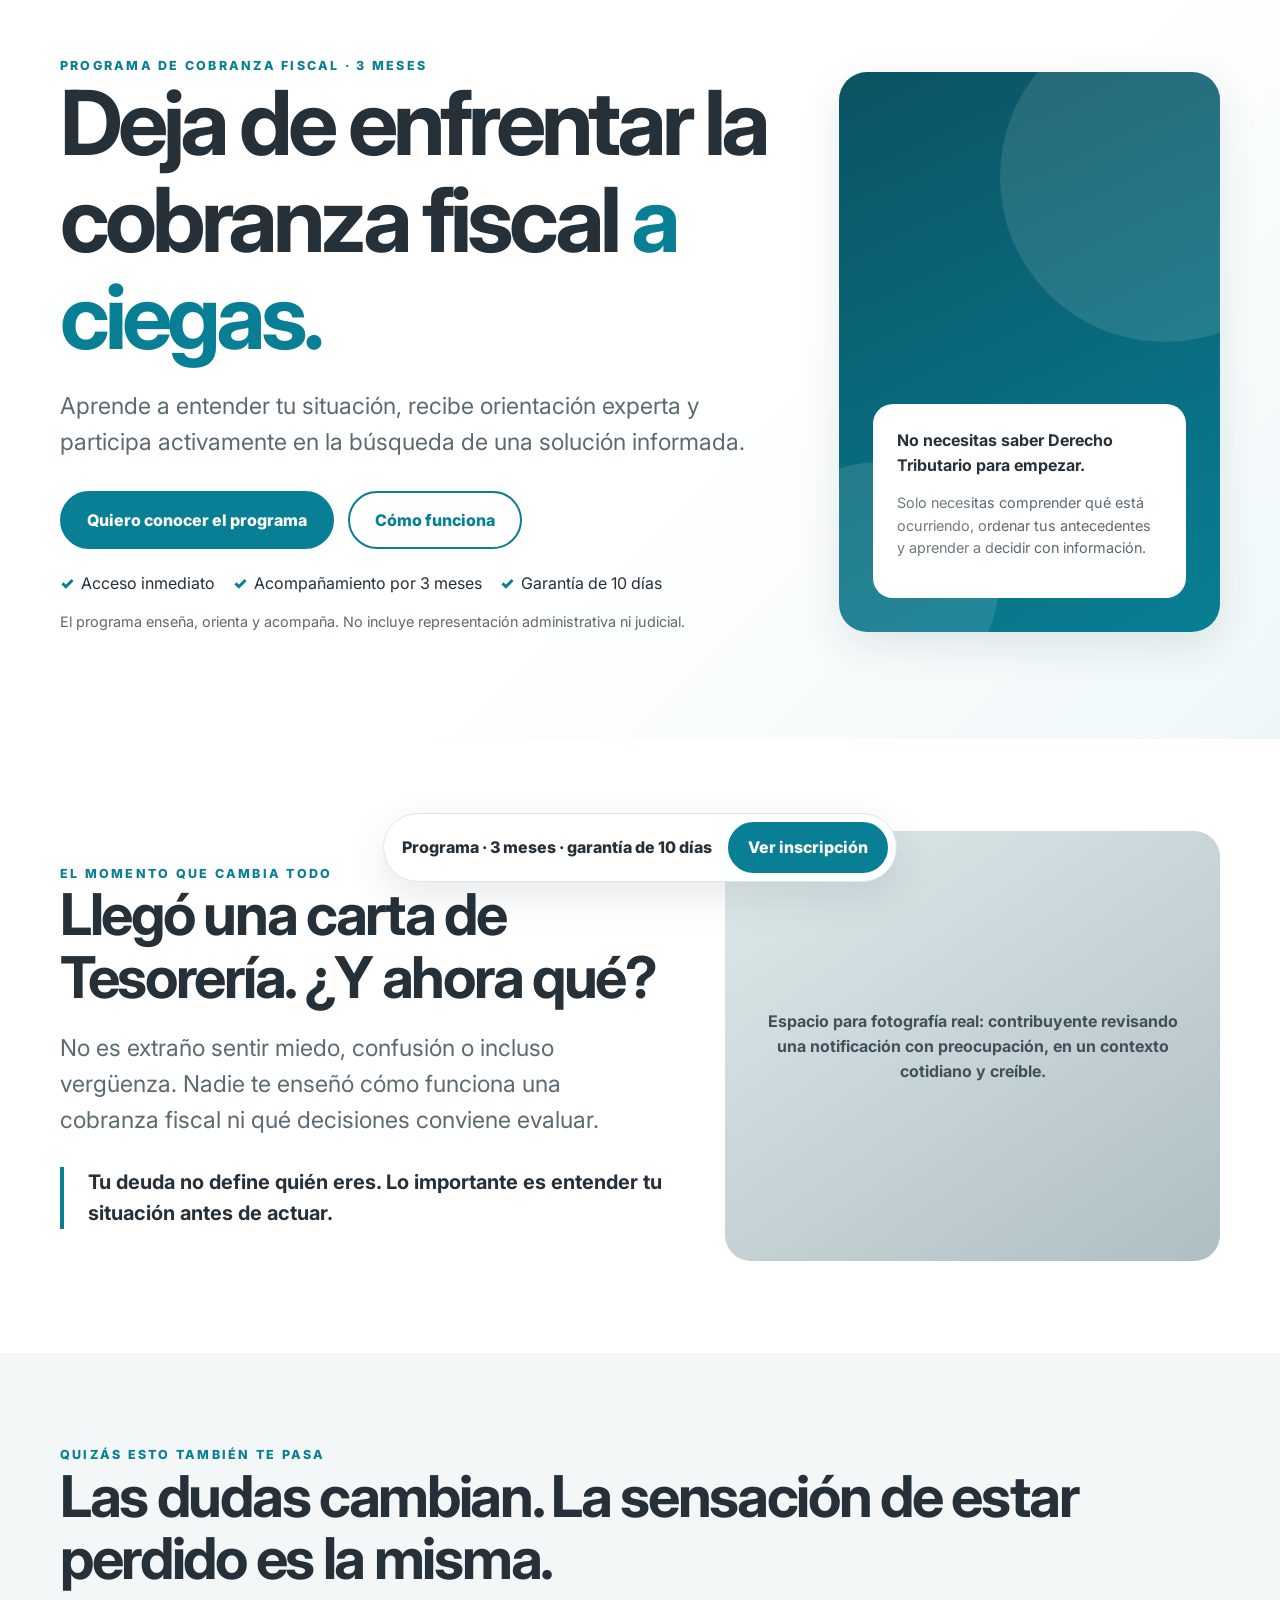
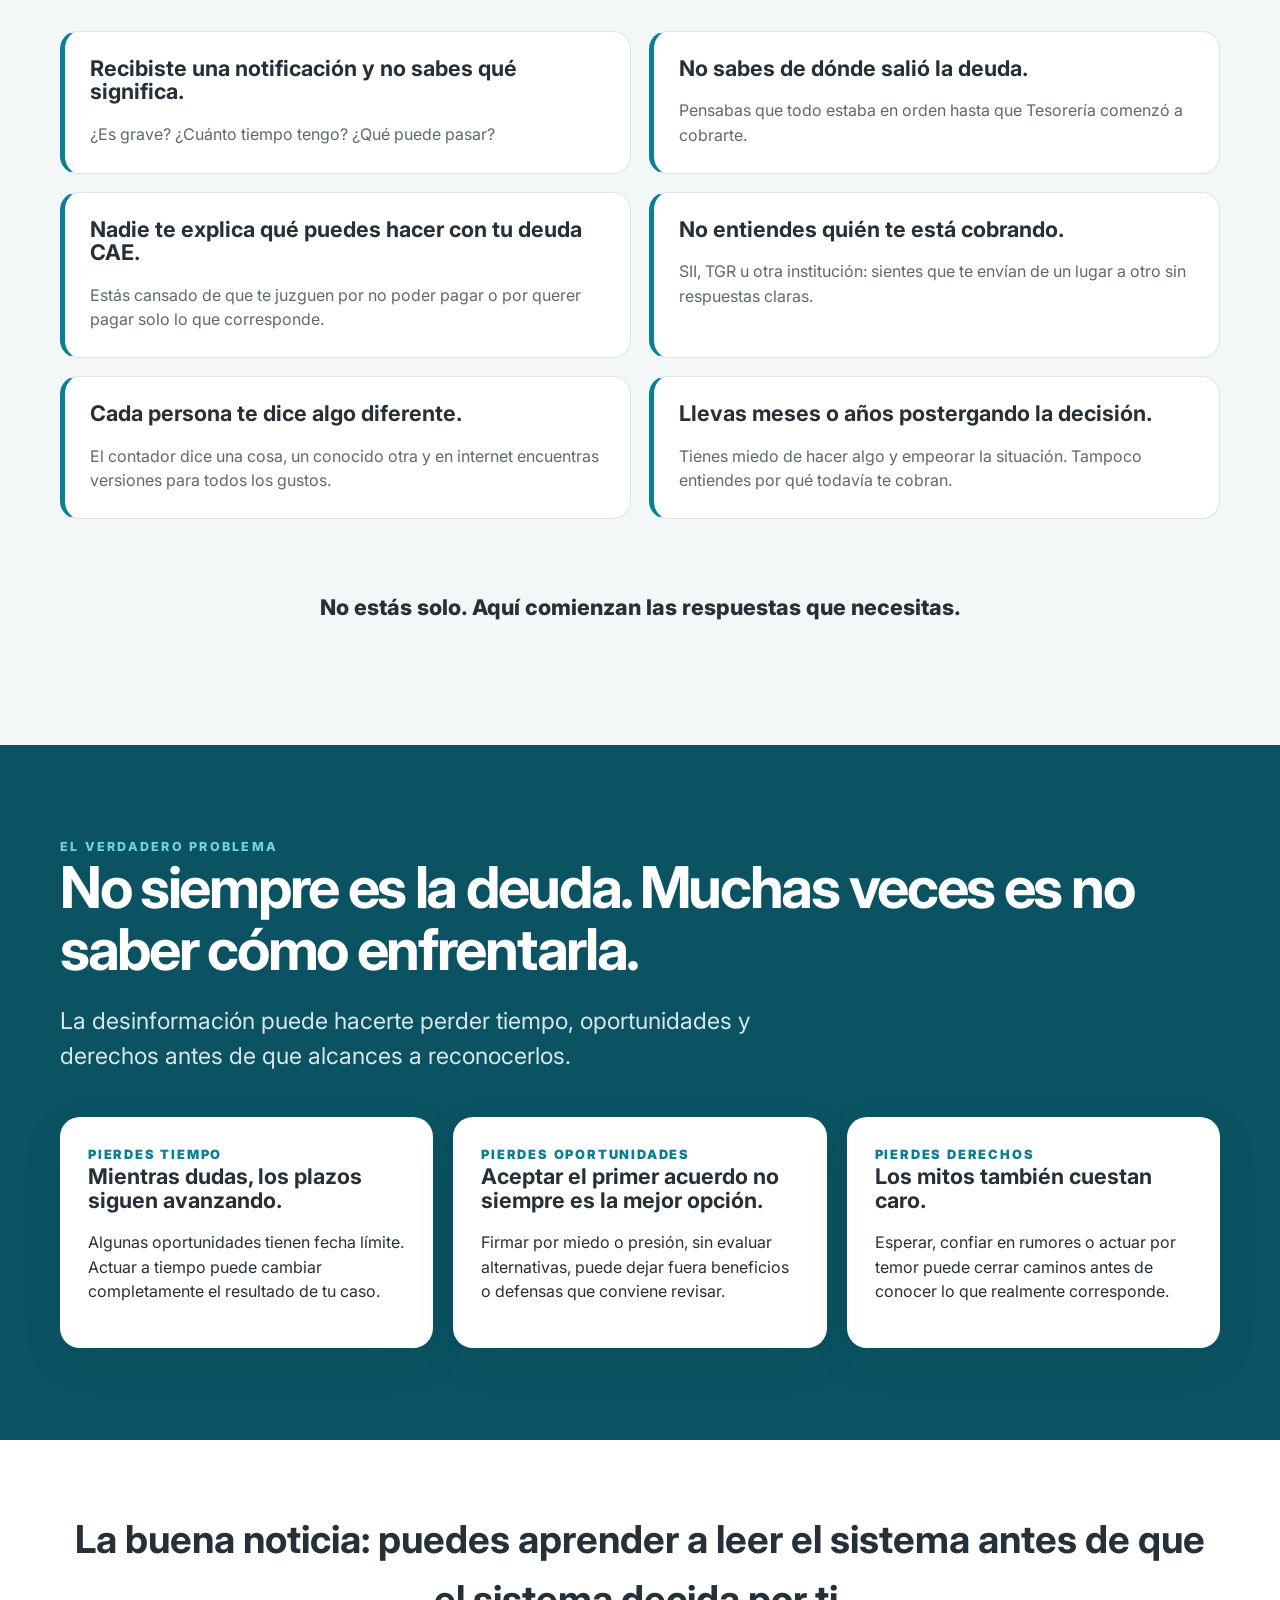
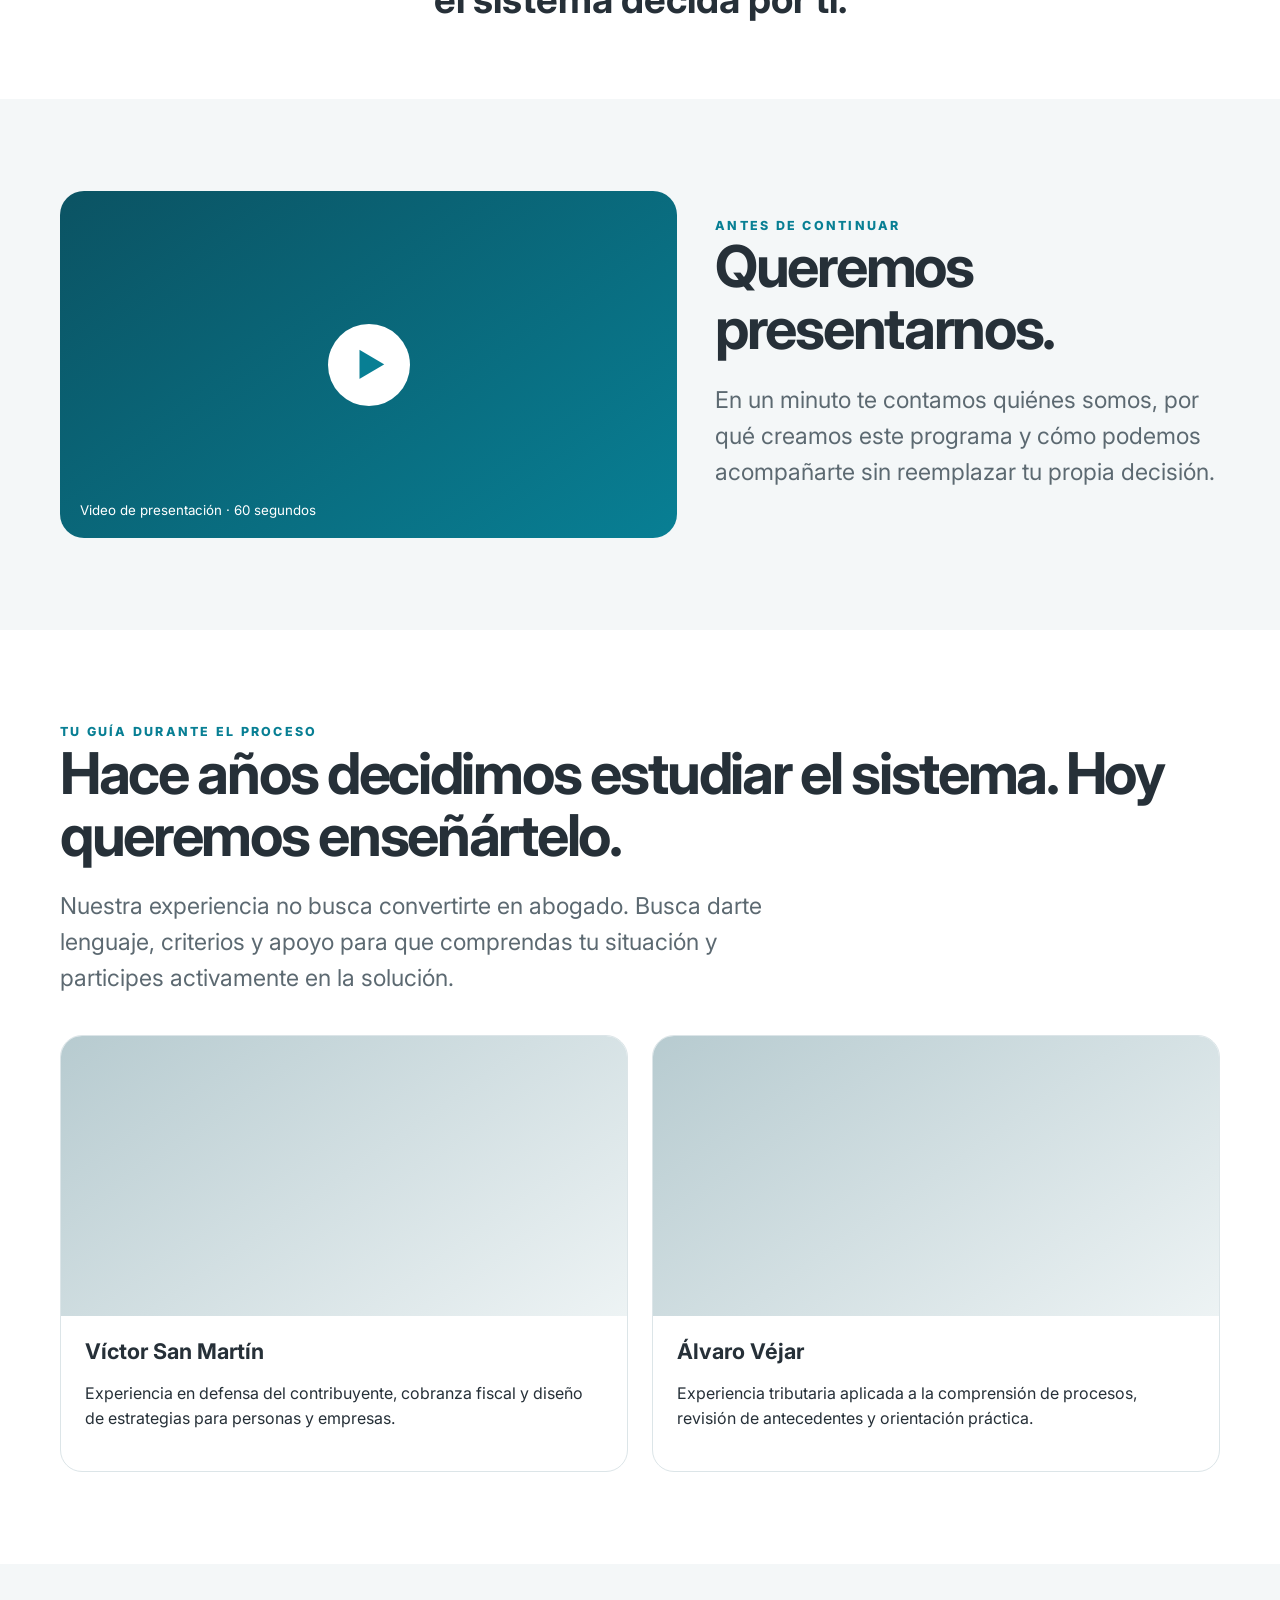
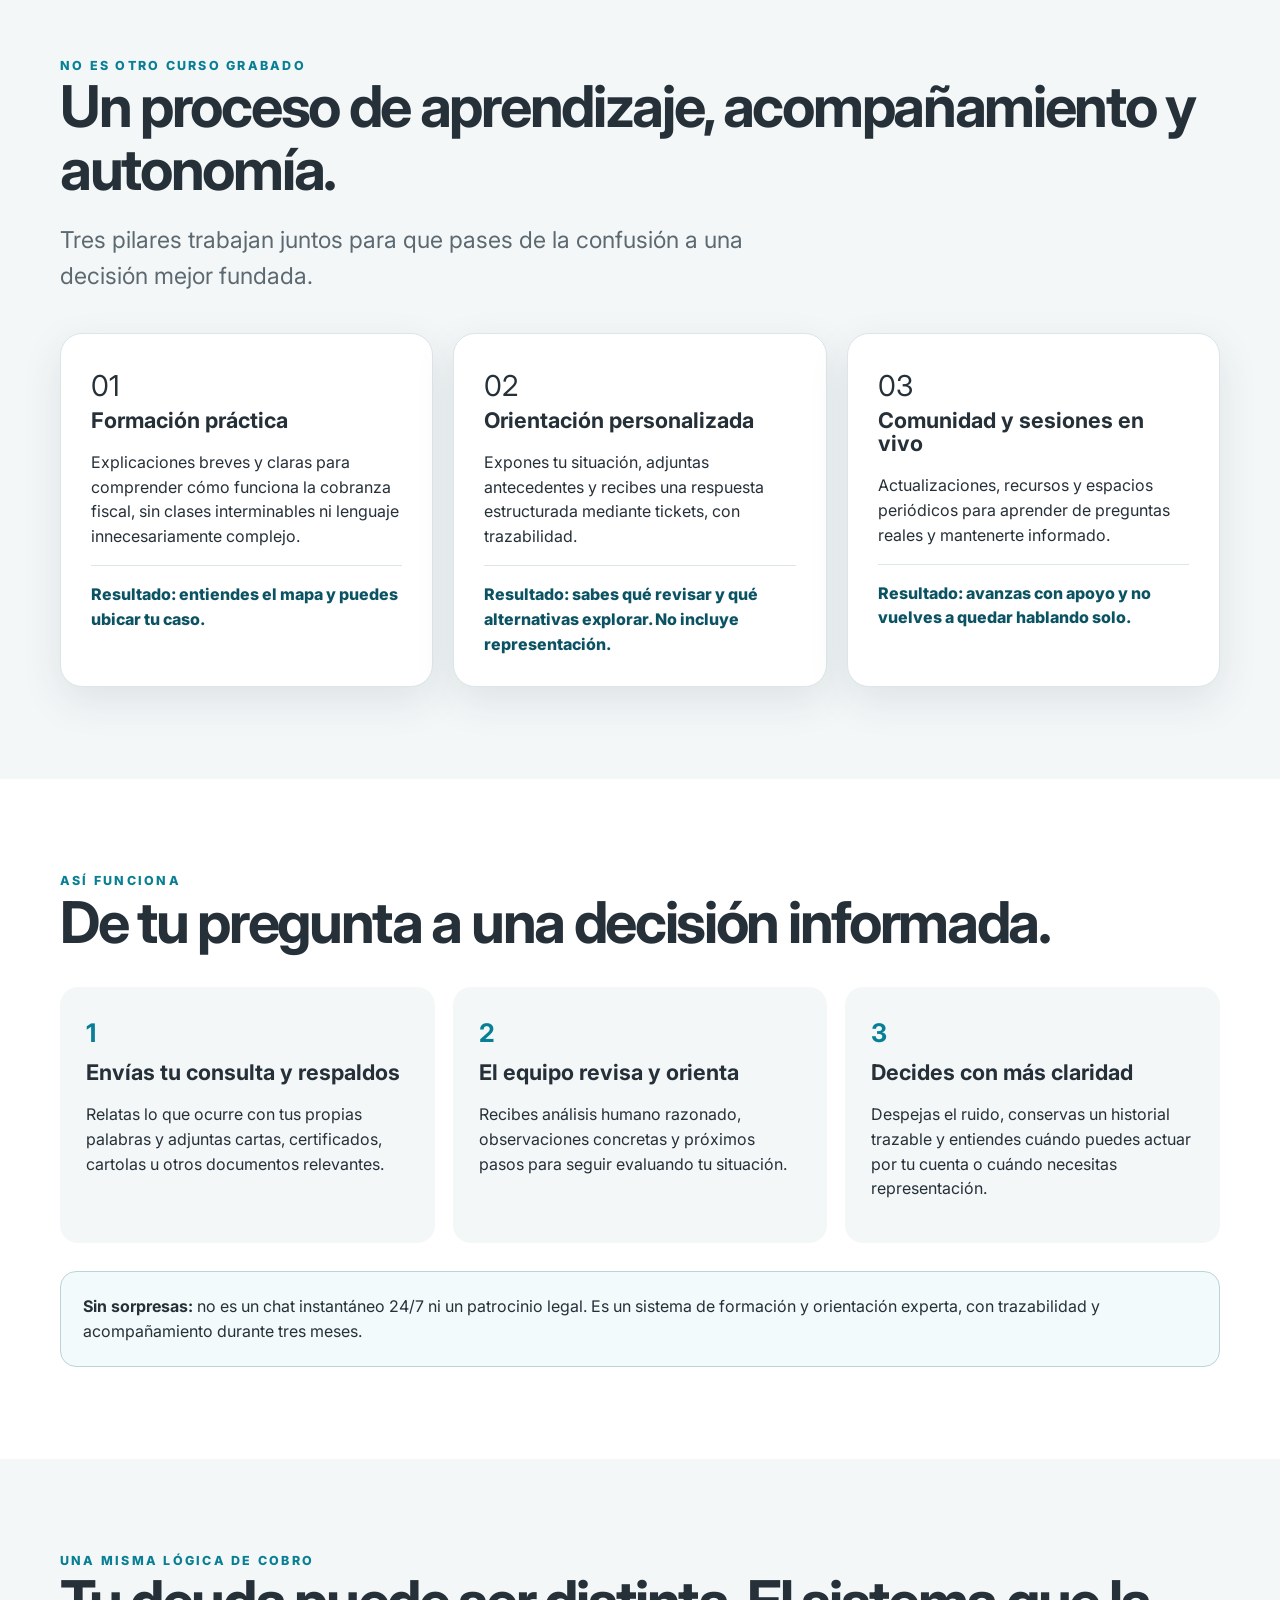
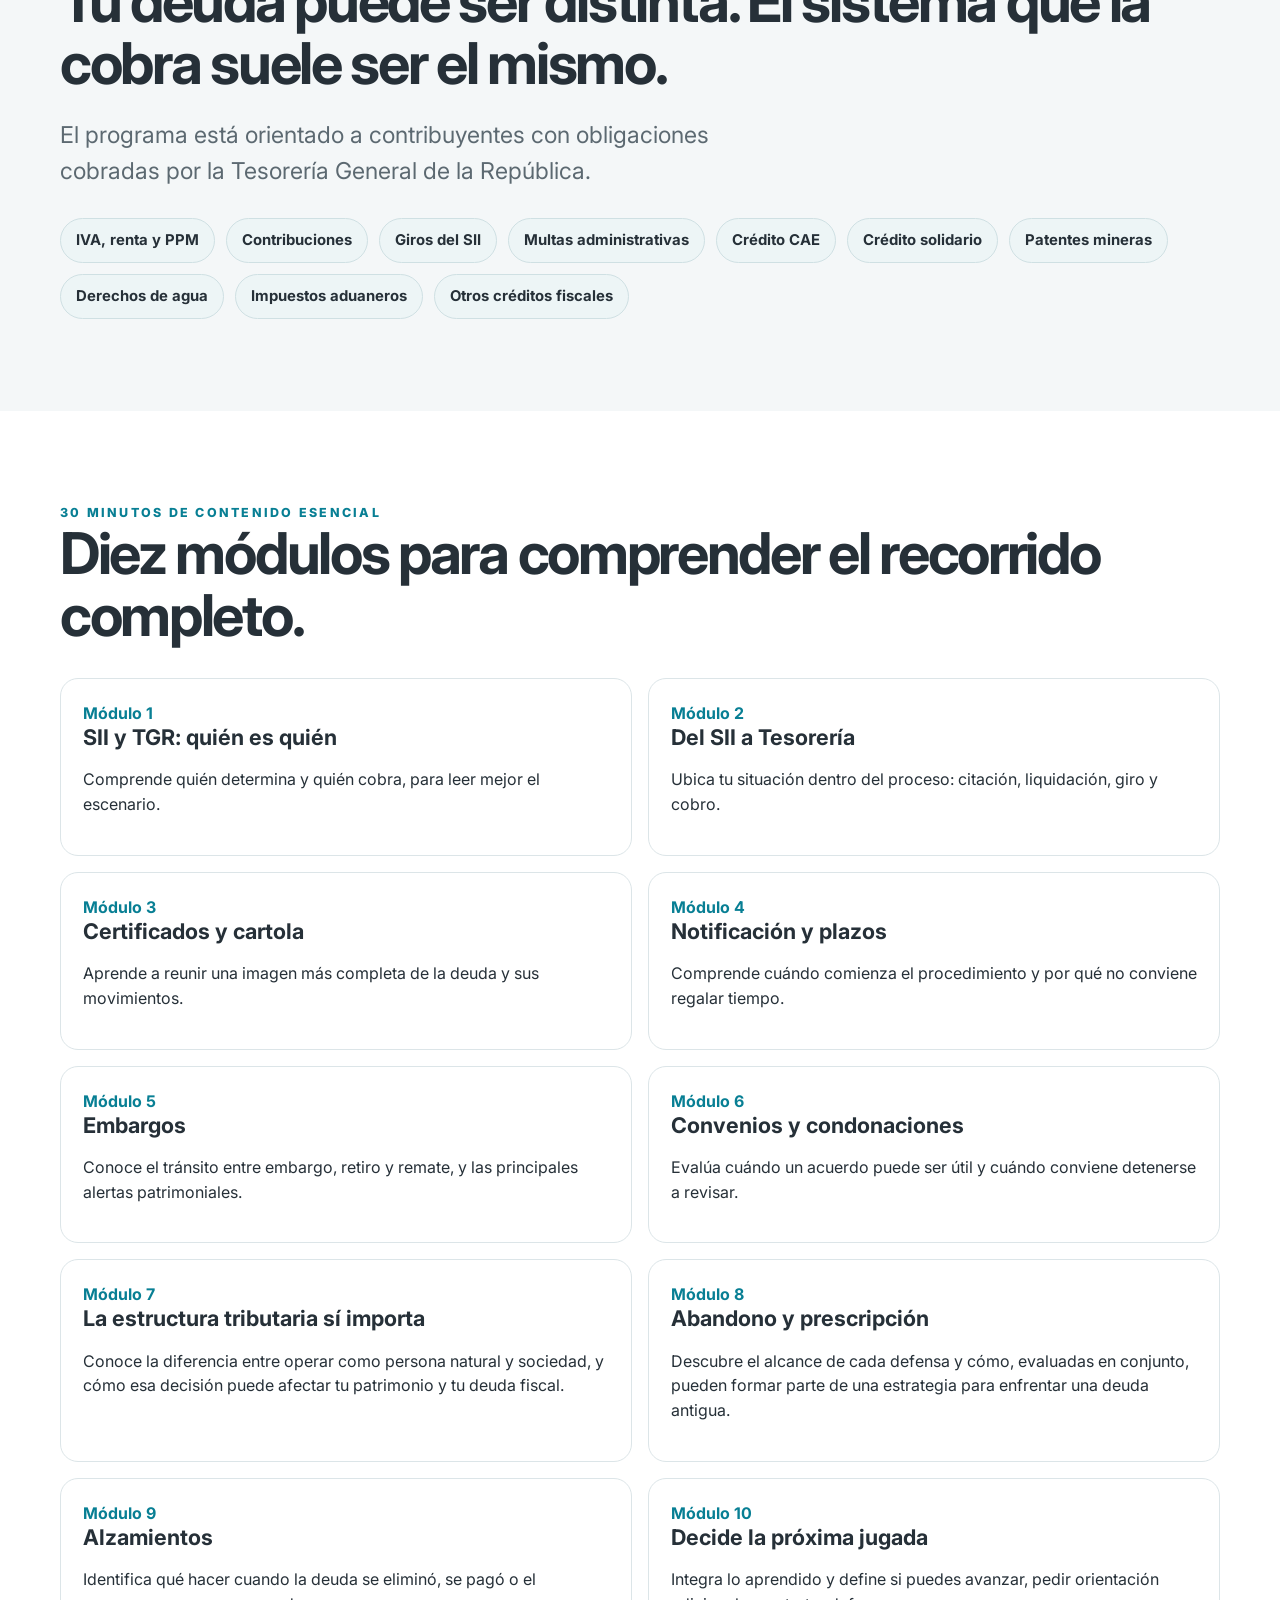
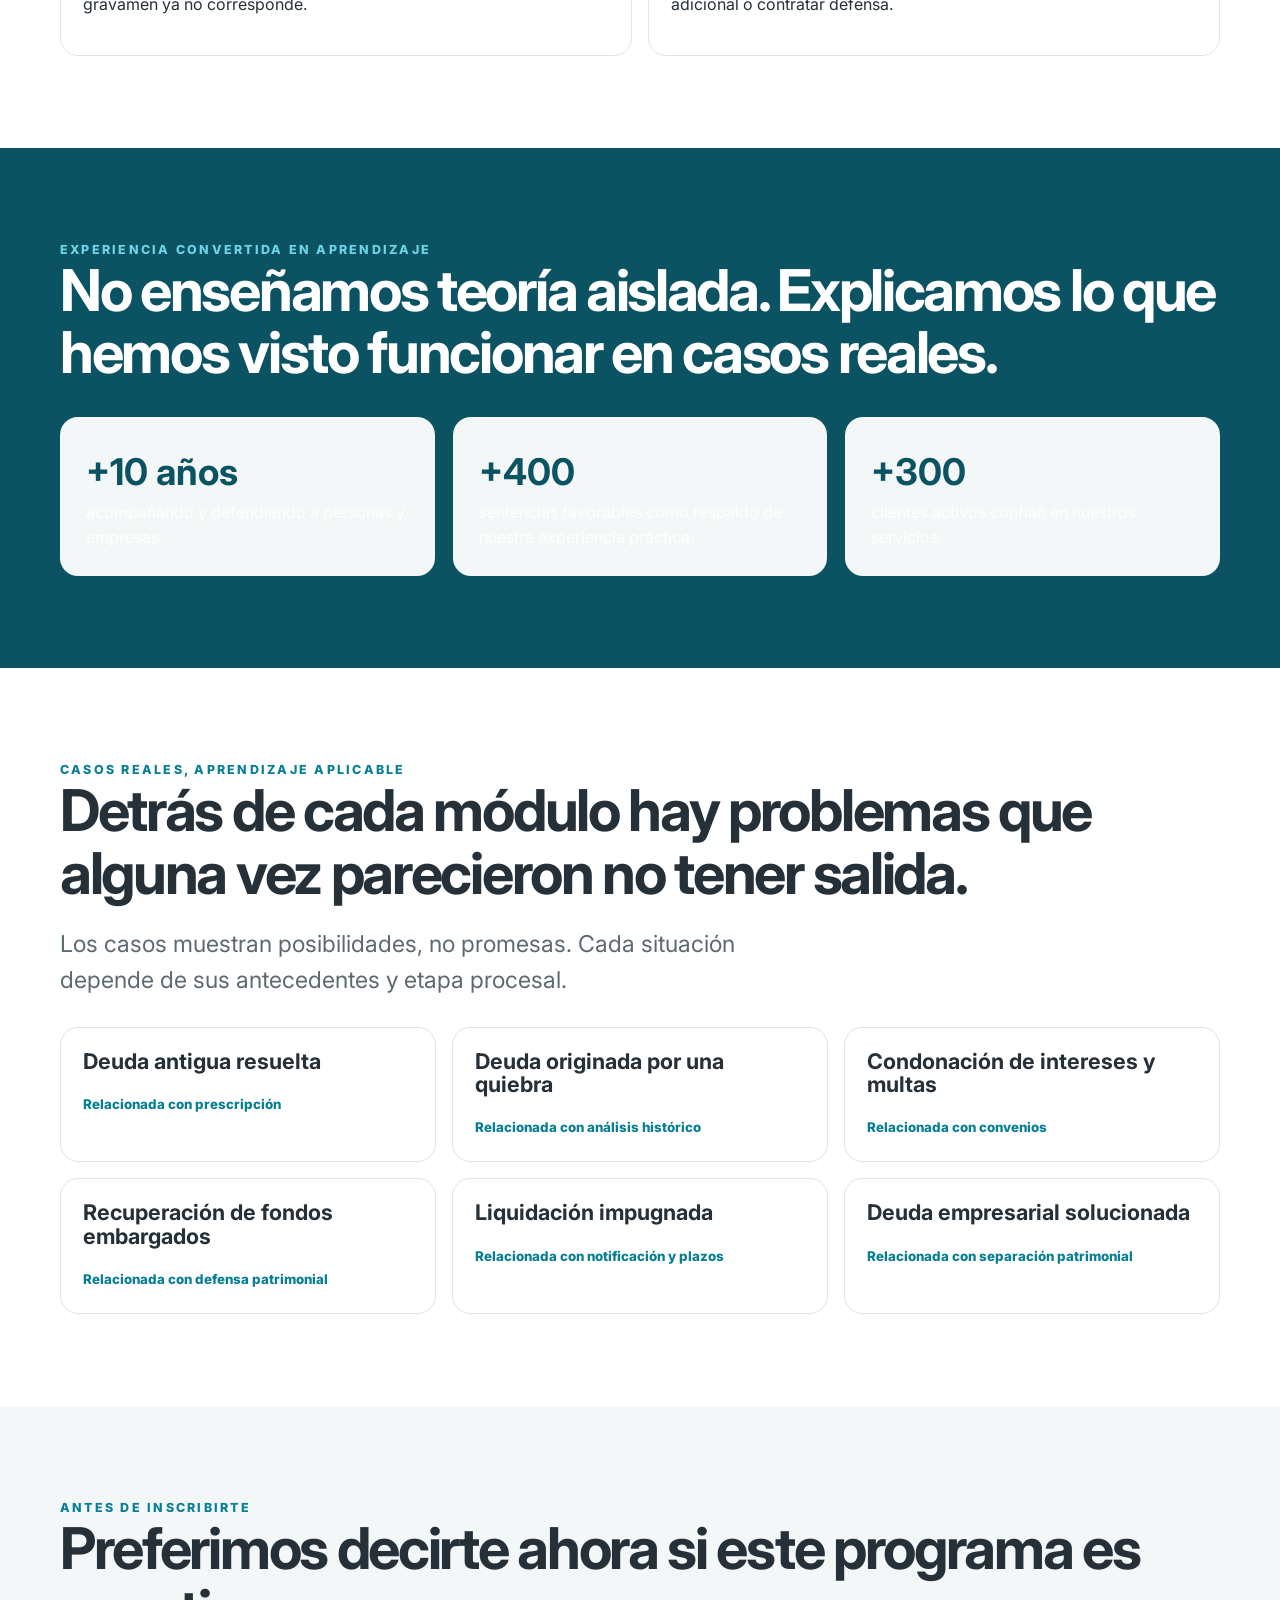
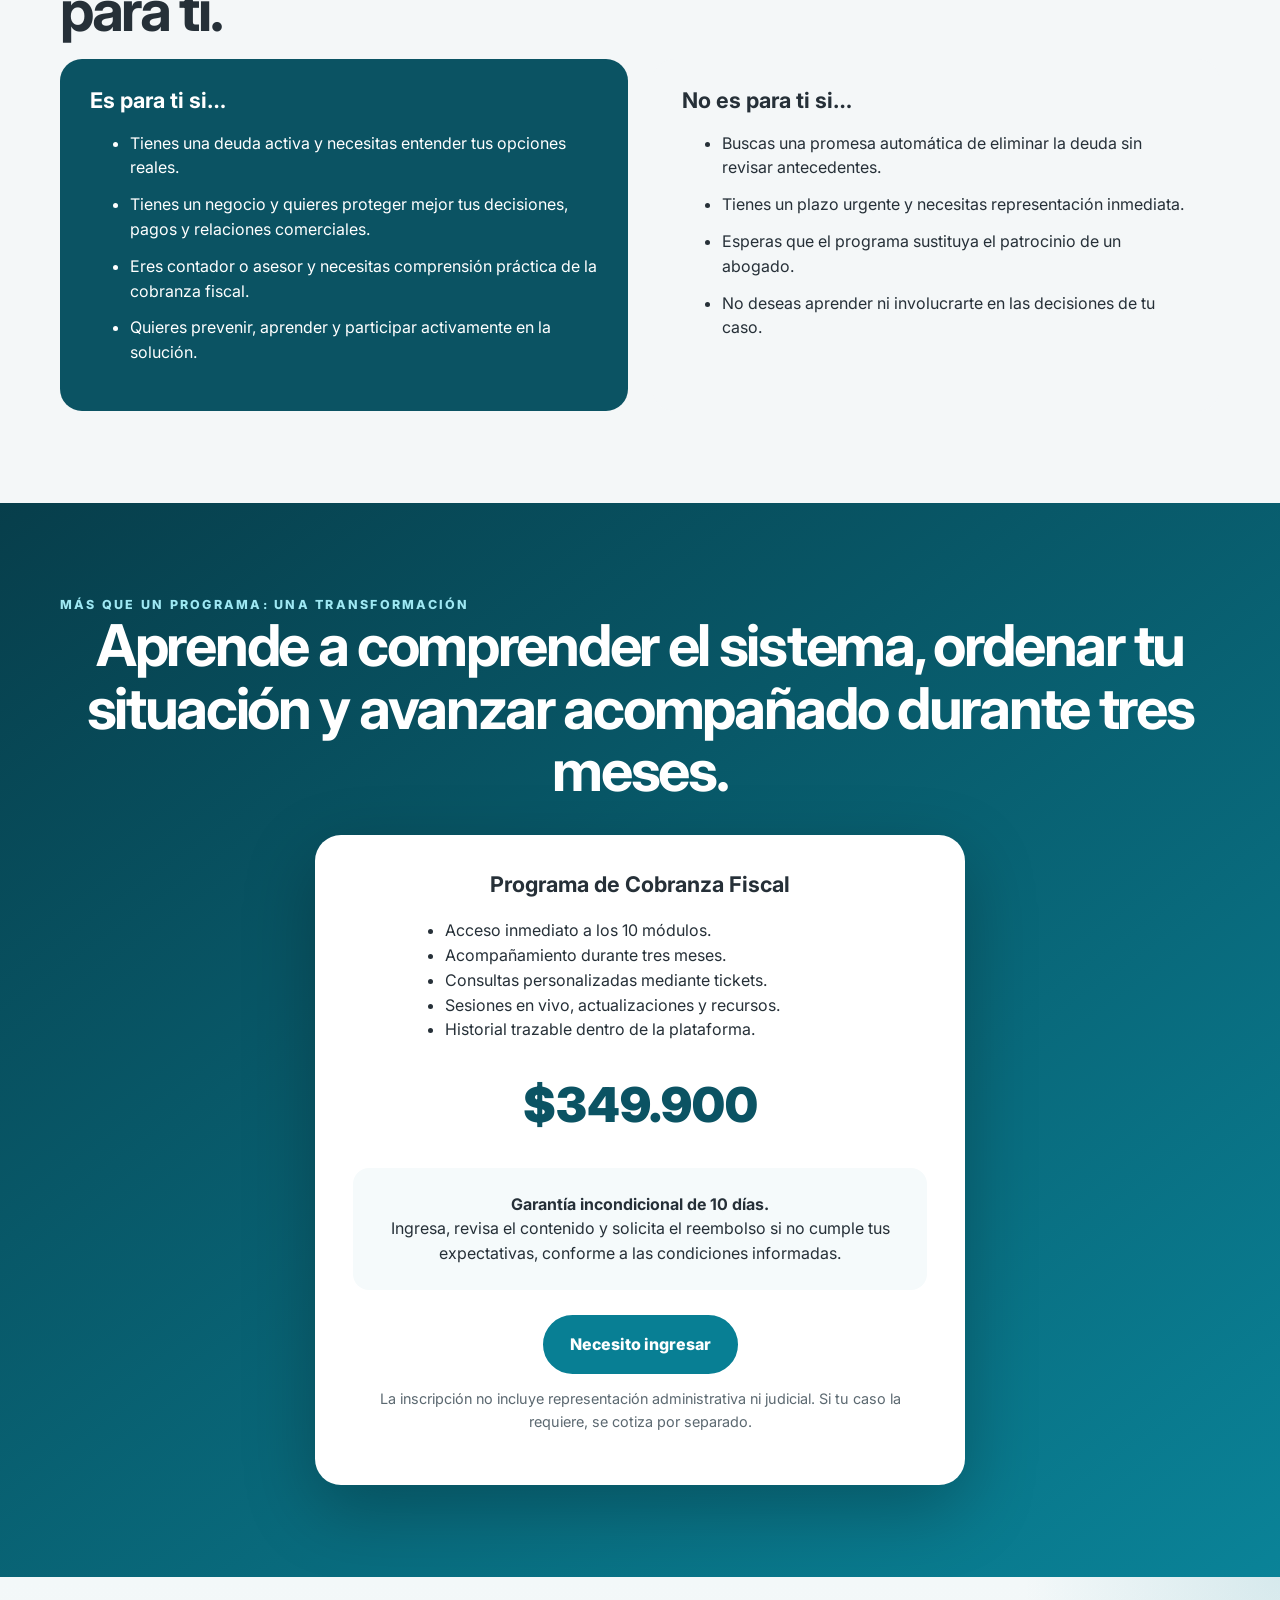
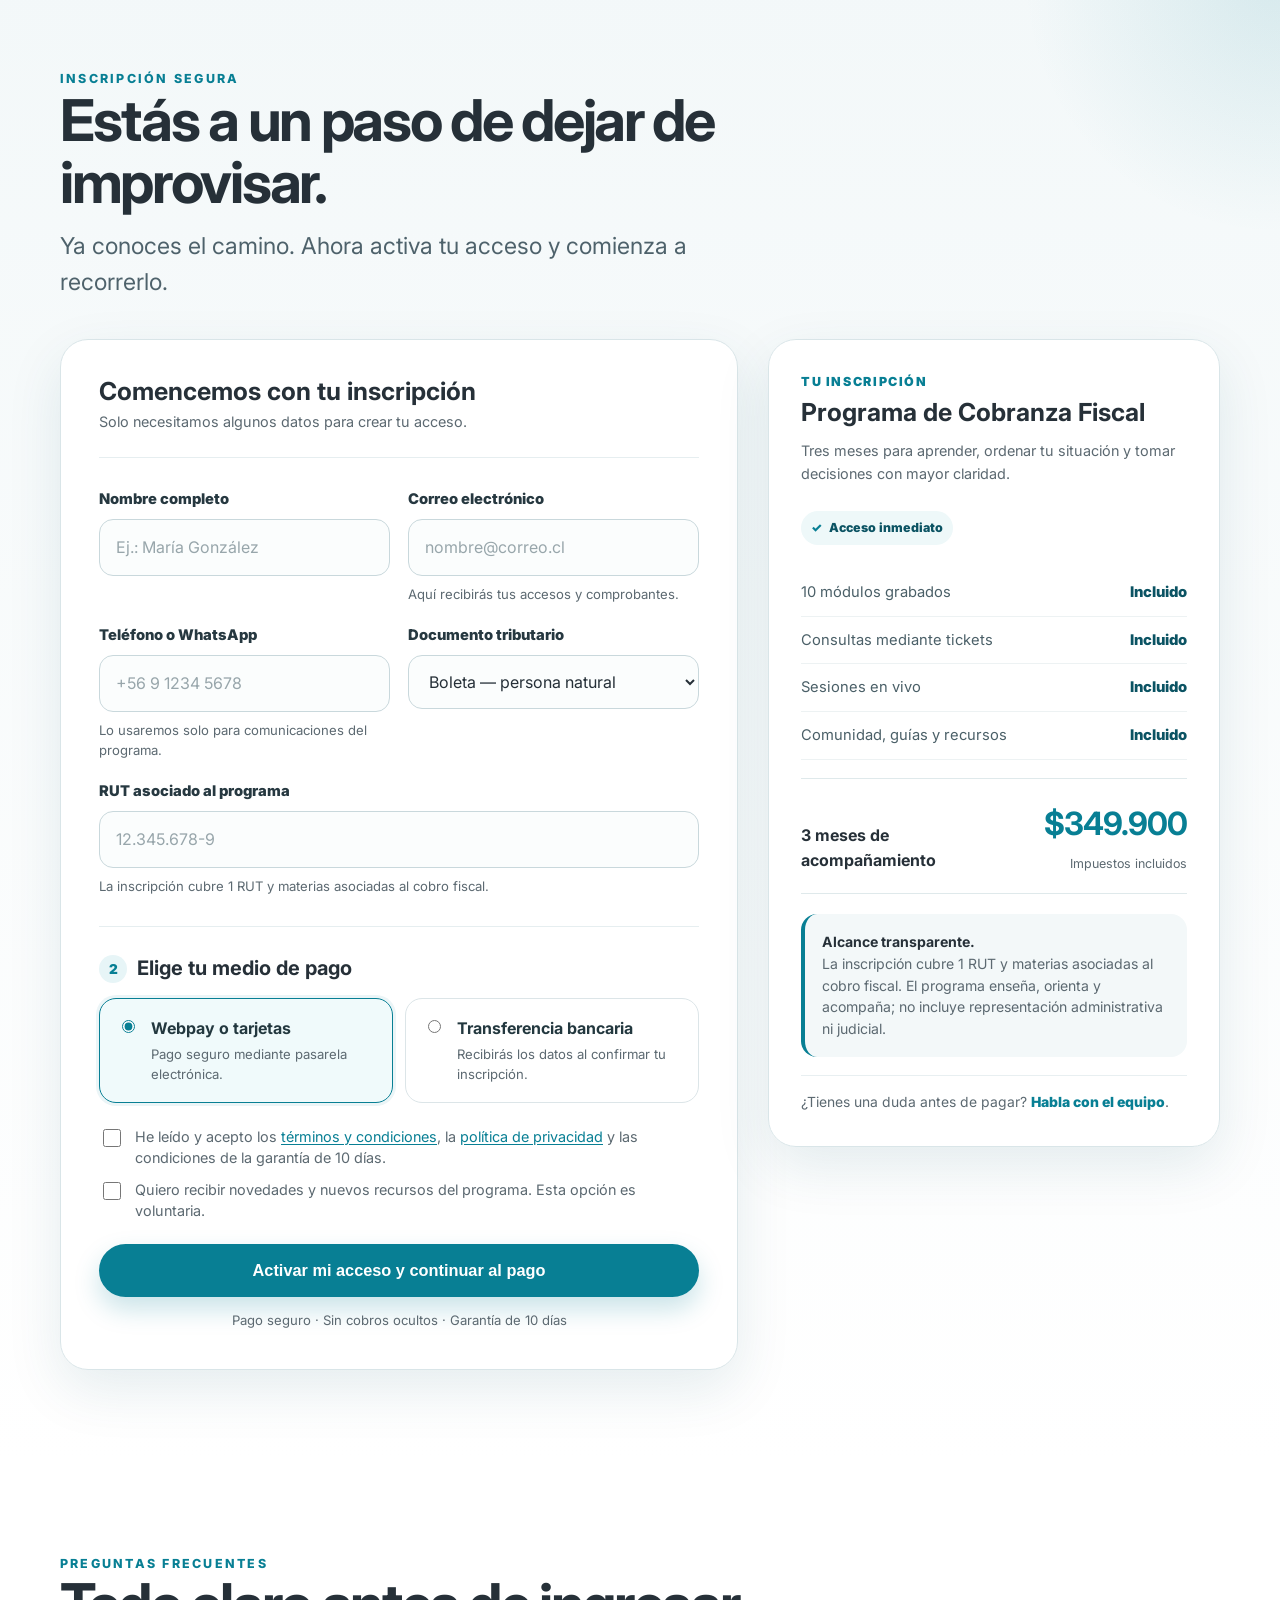
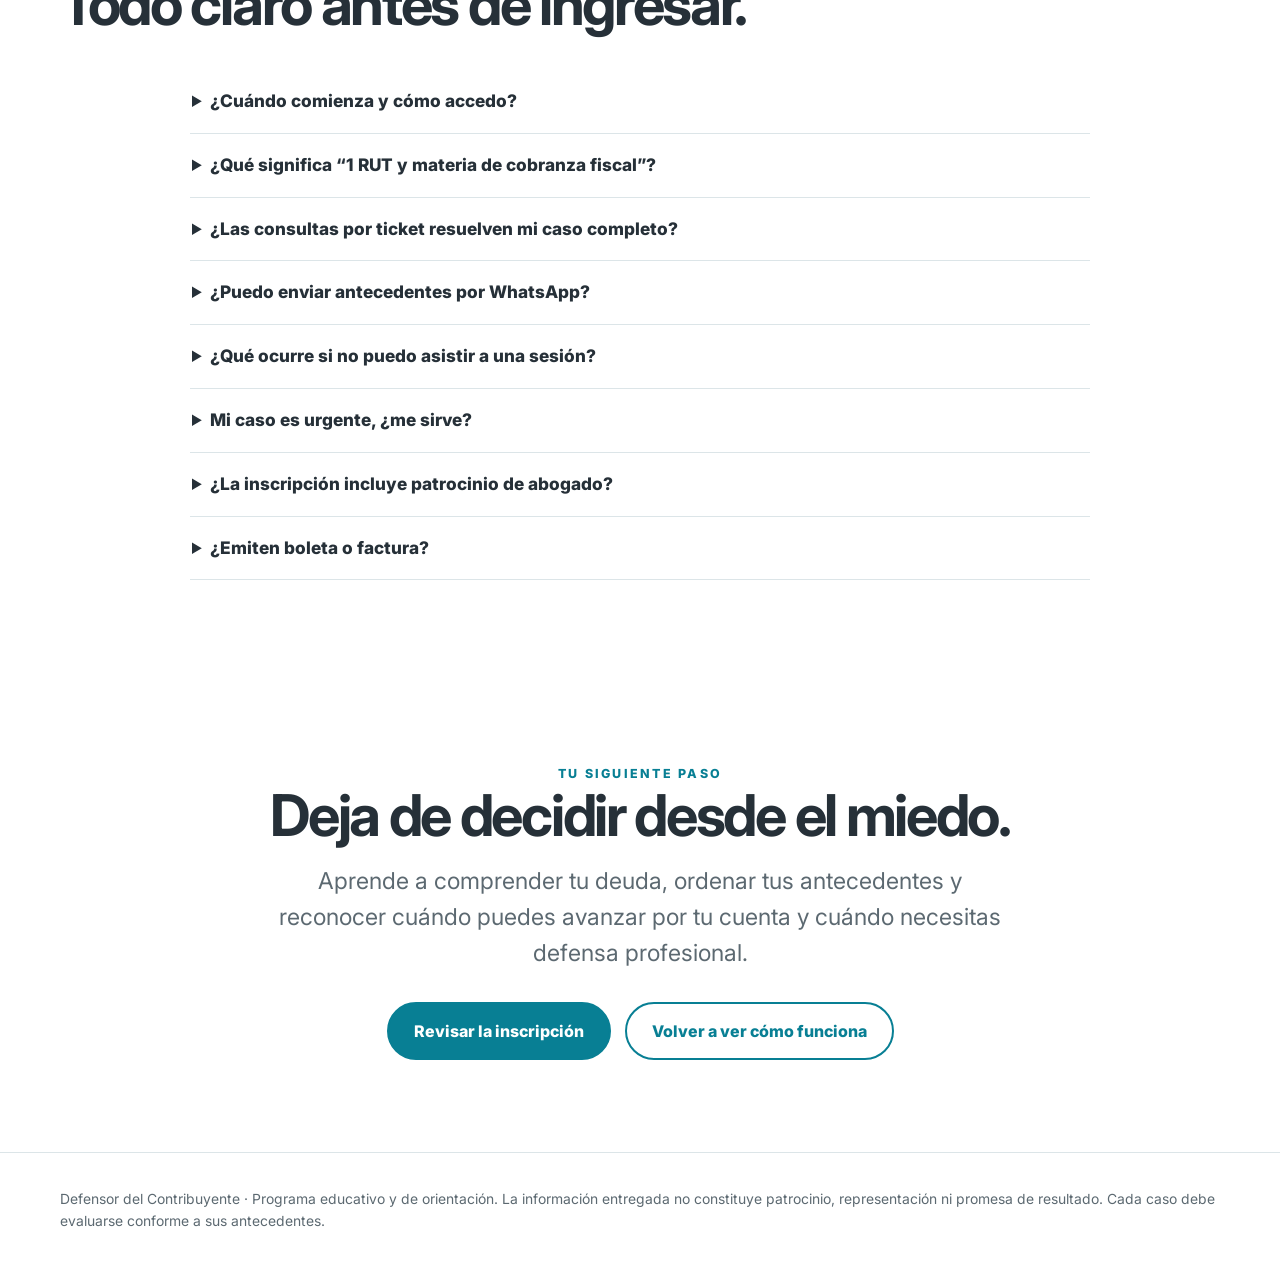
==== commit 94bae36f: "V10 — inscripción embebida y precio confirmado Contenido: el formulario de inscripción pasa a vivir " ====
--- a/index.html
+++ b/index.html
@@ -28,7 +28,8 @@
   "description": "Programa de 3 meses de formación, acompañamiento y orientación experta para comprender una cobranza fiscal en Chile (SII y Tesorería), evaluar alternativas y tomar decisiones informadas. Incluye 10 módulos, consultas personalizadas por tickets, sesiones en vivo y comunidad. No incluye representación administrativa ni judicial.",
   "inLanguage": "es-CL",
   "provider": { "@type": "Organization", "name": "Defensor del Contribuyente", "url": "https://defensordelcontribuyente.cl" },
-  "hasCourseInstance": { "@type": "CourseInstance", "courseMode": "online", "courseWorkload": "P3M" }
+  "hasCourseInstance": { "@type": "CourseInstance", "courseMode": "online", "courseWorkload": "P3M" },
+  "offers": { "@type": "Offer", "price": "349900", "priceCurrency": "CLP", "category": "Programa educativo" }
 }
 </script>
 <style>
@@ -46,10 +47,31 @@
 .module-list{display:grid;grid-template-columns:repeat(2,1fr);gap:16px;margin-top:32px}.module{border:1px solid var(--line);border-radius:18px;padding:22px}.module strong{color:var(--teal)}
 .stats{display:grid;grid-template-columns:repeat(3,1fr);gap:18px;margin-top:34px}.stat{padding:26px;border-radius:18px;background:var(--soft)}.stat b{font-size:2.3rem;color:var(--deep);display:block}.cases{display:grid;grid-template-columns:repeat(3,1fr);gap:16px;margin-top:28px}.case{padding:22px;border:1px solid var(--line);border-radius:18px}.case small{color:var(--teal);font-weight:800}
 .fit{display:grid;grid-template-columns:1fr 1fr;gap:24px}.fit-card{padding:30px;border-radius:22px}.fit-card.yes{background:var(--deep);color:#fff}.fit-card.no{background:var(--soft)}.fit-card li{margin:12px 0}
-.pricing{background:linear-gradient(145deg,#073e4b,#0a8398);color:#fff}.price-card{width:min(650px,100%);margin:34px auto 0;background:#fff;color:var(--ink);padding:38px;border-radius:26px;box-shadow:0 24px 70px rgba(0,0,0,.25);text-align:center}.price{font-size:3rem;font-weight:900;color:var(--deep)}.price-card ul{text-align:left;max-width:470px;margin:25px auto}.guarantee{padding:24px;background:#f5fafb;border-radius:16px;margin:25px 0}.faq{max-width:900px;margin:35px auto 0}.faq details{border-bottom:1px solid var(--line);padding:18px 2px}.faq summary{cursor:pointer;font-weight:800;font-size:1.08rem}.faq p{color:var(--muted)}
+.pricing{background:linear-gradient(145deg,#073e4b,#0a8398);color:#fff}.price-card{width:min(650px,100%);margin:34px auto 0;background:#fff;color:var(--ink);padding:38px;border-radius:26px;box-shadow:0 24px 70px rgba(0,0,0,.25);text-align:center}.price{font-size:3rem;font-weight:900;color:var(--deep)}.price-card ul{text-align:left;max-width:470px;margin:22px auto 26px}.price-card .price{margin:6px 0 18px}.guarantee{padding:24px;background:#f5fafb;border-radius:16px;margin:25px 0}.faq{max-width:900px;margin:35px auto 0}.faq details{border-bottom:1px solid var(--line);padding:18px 2px}.faq summary{cursor:pointer;font-weight:800;font-size:1.08rem}.faq p{color:var(--muted)}
 .final{text-align:center}.final .lead{margin:auto}.sticky{position:fixed;bottom:18px;left:50%;transform:translateX(-50%);z-index:10;background:#fff;border:1px solid var(--line);box-shadow:var(--shadow);border-radius:999px;padding:8px 8px 8px 18px;display:flex;align-items:center;gap:16px}.sticky span{font-weight:800}.sticky .btn{padding:11px 18px}
 footer{padding:36px 0;border-top:1px solid var(--line);font-size:.87rem;color:var(--muted)}
 @media(max-width:850px){.hero-grid,.story-intro,.video-block,.fit{grid-template-columns:1fr}.hero-art{min-height:360px}.fear-grid,.cost-grid,.people,.pillars,.steps,.stats,.cases,.module-list{grid-template-columns:1fr}.section{padding:68px 0}.sticky span{display:none}.sticky{left:auto;right:14px;transform:none}.hero{padding-top:35px}}
+
+/* Formulario de inscripción */
+.enrollment{background:linear-gradient(180deg,#f3f8f9 0%,#fff 100%);position:relative;overflow:hidden}
+.enrollment:before{content:"";position:absolute;width:520px;height:520px;border-radius:50%;right:-260px;top:-260px;background:radial-gradient(circle,rgba(8,127,148,.12),rgba(8,127,148,0) 70%);pointer-events:none}
+.enrollment-intro{max-width:820px;margin-bottom:38px}.enrollment-intro h2{max-width:760px;margin-bottom:16px}.enrollment-intro .lead{max-width:690px;margin:0;color:#4e626b}
+.enrollment-shell{display:grid;grid-template-columns:minmax(0,1.08fr) minmax(360px,.72fr);gap:30px;align-items:start}
+.form-panel,.order-panel{background:rgba(255,255,255,.96);border:1px solid #d9e5e8;border-radius:28px;box-shadow:0 20px 55px rgba(11,83,99,.10)}
+.form-panel{padding:38px}.order-panel{padding:32px;position:sticky;top:24px}
+.form-head{display:flex;align-items:flex-start;justify-content:space-between;gap:18px;margin-bottom:30px;padding-bottom:24px;border-bottom:1px solid #e6eef0}.form-head h3{font-size:1.55rem;margin-bottom:6px}.form-head p{margin:0}.step-chip{white-space:nowrap;padding:9px 13px;border-radius:999px;background:#e7f5f7;color:var(--deep);font-size:.76rem;font-weight:900;letter-spacing:.09em;text-transform:uppercase}
+.field-grid{display:grid;grid-template-columns:1fr 1fr;gap:18px}.field{display:flex;flex-direction:column;gap:8px;margin-bottom:2px}.field.full{grid-column:1/-1}.field label{font-weight:850;font-size:.92rem;color:#263840}.field small{color:var(--muted);font-size:.82rem}.field input,.field select{width:100%;border:1px solid #c9d8dc;border-radius:14px;background:#fbfdfd;padding:15px 16px;font:inherit;color:var(--ink);outline:none;transition:border-color .2s,box-shadow .2s,background .2s}.field input::placeholder{color:#98a6ab}.field input:hover,.field select:hover{border-color:#9ebfc6;background:#fff}.field input:focus,.field select:focus{border-color:var(--teal);background:#fff;box-shadow:0 0 0 4px rgba(8,127,148,.11)}
+.form-section{margin-top:28px;padding-top:28px;border-top:1px solid #e6eef0}.section-label{display:flex;align-items:center;gap:10px;margin-bottom:15px}.section-label span{width:28px;height:28px;border-radius:50%;display:grid;place-items:center;background:#e7f5f7;color:var(--teal);font-weight:900;font-size:.85rem}.section-label h3{margin:0;font-size:1.25rem}
+.payment-options{display:grid;grid-template-columns:1fr 1fr;gap:12px}.payment-option{display:flex;gap:13px;align-items:flex-start;border:1px solid var(--line);border-radius:17px;padding:17px;cursor:pointer;transition:.2s;background:#fff;min-height:92px}.payment-option:hover{border-color:#98c4cc;transform:translateY(-1px)}.payment-option:has(input:checked){border-color:var(--teal);background:#f0fafb;box-shadow:0 0 0 3px rgba(8,127,148,.08)}.payment-option input{margin-top:4px;accent-color:var(--teal)}.payment-option b{display:block;color:#23383f}.payment-option small{display:block;color:var(--muted);margin-top:3px;font-size:.82rem}
+.consents{display:grid;gap:12px;margin-top:24px}.checkline{display:flex;gap:11px;align-items:flex-start;color:var(--muted);font-size:.9rem;line-height:1.45}.checkline input{width:18px;height:18px;margin-top:2px;accent-color:var(--teal);flex:0 0 auto}.checkline a{color:var(--teal);text-decoration:underline;text-underline-offset:2px}
+
+.submit-btn{width:100%;border:0;margin-top:22px;font-size:1.02rem;cursor:pointer;padding:17px 24px;box-shadow:0 12px 26px rgba(8,127,148,.22)}.submit-btn:hover{filter:brightness(.97);transform:translateY(-1px)}.secure-line{text-align:center;margin:13px 0 0;color:var(--muted);font-size:.82rem}
+.order-panel h3{margin:8px 0 6px;font-size:1.55rem}.order-kicker{color:var(--teal);font-size:.78rem;font-weight:900;letter-spacing:.13em;text-transform:uppercase}.order-badge{display:inline-flex;align-items:center;gap:7px;margin-top:12px;padding:7px 10px;border-radius:999px;background:#eef8f9;color:var(--deep);font-size:.78rem;font-weight:850}.order-badge:before{content:"✓";color:var(--teal)}
+.order-list{list-style:none;padding:0;margin:24px 0 18px}.order-list li{display:flex;justify-content:space-between;gap:20px;padding:12px 0;border-bottom:1px solid #edf2f3;font-size:.92rem}.order-list li span:first-child{color:#4b6068}.order-list li span:last-child{font-weight:850;color:var(--deep);white-space:nowrap}.order-total{display:flex;align-items:flex-end;justify-content:space-between;gap:20px;padding:20px 0;border-top:1px solid #dfe9eb;border-bottom:1px solid #dfe9eb}.order-total b{font-size:1rem}.order-total strong{font-size:2rem;color:var(--teal);letter-spacing:-.03em}.tax-note{display:block;font-size:.78rem;color:var(--muted);text-align:right;margin-top:5px}
+.order-note{margin-top:20px;padding:17px;border-radius:16px;background:#f3f8f9;color:var(--muted);font-size:.88rem;border-left:4px solid var(--teal)}.order-note b{color:var(--ink)}
+.support-link{margin:18px 0 0;padding-top:16px;border-top:1px solid #e8eff1;color:var(--muted);font-size:.87rem}.support-link a{color:var(--teal);font-weight:850}
+@media(max-width:950px){.enrollment-shell{grid-template-columns:1fr}.order-panel{position:static;order:-1}.payment-options{grid-template-columns:1fr}}
+@media(max-width:650px){.form-panel,.order-panel{padding:24px;border-radius:22px}.form-head{flex-direction:column}.field-grid{grid-template-columns:1fr}.field.full{grid-column:auto}.enrollment-intro{margin-bottom:28px}}
 </style>
 </head>
 <body>
@@ -86,19 +108,54 @@
 <div class="module"><strong>Módulo 4</strong><h3>Notificación y plazos</h3><p>Comprende cuándo comienza el procedimiento y por qué no conviene regalar tiempo.</p></div>
 <div class="module"><strong>Módulo 5</strong><h3>Embargos</h3><p>Conoce el tránsito entre embargo, retiro y remate, y las principales alertas patrimoniales.</p></div>
 <div class="module"><strong>Módulo 6</strong><h3>Convenios y condonaciones</h3><p>Evalúa cuándo un acuerdo puede ser útil y cuándo conviene detenerse a revisar.</p></div>
-<div class="module"><strong>Módulo 7</strong><h3>Tu empresa no es tu bolsillo</h3><p>Distingue persona natural y sociedad para comprender los alcances de cada deuda.</p></div>
-<div class="module"><strong>Módulo 8</strong><h3>Abandono y prescripción</h3><p>Conoce cuándo estas instituciones pueden evaluarse y por qué requieren antecedentes.</p></div>
+<div class="module"><strong>Módulo 7</strong><h3>La estructura tributaria sí importa</h3><p>Conoce la diferencia entre operar como persona natural y sociedad, y cómo esa decisión puede afectar tu patrimonio y tu deuda fiscal.</p></div>
+<div class="module"><strong>Módulo 8</strong><h3>Abandono y prescripción</h3><p>Descubre el alcance de cada defensa y cómo, evaluadas en conjunto, pueden formar parte de una estrategia para enfrentar una deuda antigua.</p></div>
 <div class="module"><strong>Módulo 9</strong><h3>Alzamientos</h3><p>Identifica qué hacer cuando la deuda se eliminó, se pagó o el gravamen ya no corresponde.</p></div>
 <div class="module"><strong>Módulo 10</strong><h3>Decide la próxima jugada</h3><p>Integra lo aprendido y define si puedes avanzar, pedir orientación adicional o contratar defensa.</p></div>
 </div></div></section>
 
-<section class="section dark"><div class="wrap"><div class="eyebrow" style="color:#6ed4e5">Experiencia convertida en aprendizaje</div><h2>No enseñamos teoría aislada. Explicamos lo que hemos visto funcionar en casos reales.</h2><div class="stats"><div class="stat"><b>+10 años</b>acompañando y defendiendo a personas y empresas.</div><div class="stat"><b>+400</b>sentencias favorables como respaldo de experiencia práctica.</div><div class="stat"><b>+300</b>clientes activos han confiado en nuestros servicios.</div></div></div></section>
+<section class="section dark"><div class="wrap"><div class="eyebrow" style="color:#6ed4e5">Experiencia convertida en aprendizaje</div><h2>No enseñamos teoría aislada. Explicamos lo que hemos visto funcionar en casos reales.</h2><div class="stats"><div class="stat"><b>+10 años</b>acompañando y defendiendo a personas y empresas.</div><div class="stat"><b>+400</b>sentencias favorables como respaldo de nuestra experiencia práctica.</div><div class="stat"><b>+300</b>clientes activos confían en nuestros servicios.</div></div></div></section>
 
 <section class="section"><div class="wrap"><div class="eyebrow">Casos reales, aprendizaje aplicable</div><h2>Detrás de cada módulo hay problemas que alguna vez parecieron no tener salida.</h2><p class="lead">Los casos muestran posibilidades, no promesas. Cada situación depende de sus antecedentes y etapa procesal.</p><div class="cases"><div class="case"><h3>Deuda antigua resuelta</h3><small>Relacionada con prescripción</small></div><div class="case"><h3>Deuda originada por una quiebra</h3><small>Relacionada con análisis histórico</small></div><div class="case"><h3>Condonación de intereses y multas</h3><small>Relacionada con convenios</small></div><div class="case"><h3>Recuperación de fondos embargados</h3><small>Relacionada con defensa patrimonial</small></div><div class="case"><h3>Liquidación impugnada</h3><small>Relacionada con notificación y plazos</small></div><div class="case"><h3>Deuda empresarial solucionada</h3><small>Relacionada con separación patrimonial</small></div></div></div></section>
 
 <section class="section" style="background:var(--soft)"><div class="wrap"><div class="eyebrow">Antes de inscribirte</div><h2>Preferimos decirte ahora si este programa es para ti.</h2><div class="fit"><div class="fit-card yes"><h3>Es para ti si…</h3><ul><li>Tienes una deuda activa y necesitas entender tus opciones reales.</li><li>Tienes un negocio y quieres proteger mejor tus decisiones, pagos y relaciones comerciales.</li><li>Eres contador o asesor y necesitas comprensión práctica de la cobranza fiscal.</li><li>Quieres prevenir, aprender y participar activamente en la solución.</li></ul></div><div class="fit-card no"><h3>No es para ti si…</h3><ul><li>Buscas una promesa automática de eliminar la deuda sin revisar antecedentes.</li><li>Tienes un plazo urgente y necesitas representación inmediata.</li><li>Esperas que el programa sustituya el patrocinio de un abogado.</li><li>No deseas aprender ni involucrarte en las decisiones de tu caso.</li></ul></div></div></div></section>
 
-<section class="section pricing" id="inscripcion"><div class="wrap"><div class="eyebrow" style="color:#9ee8f3">Tres meses para pasar del miedo a la claridad</div><h2 style="text-align:center">No estás comprando una respuesta mágica. Estás adquiriendo criterio, acompañamiento y capacidad de decisión.</h2><div class="price-card"><h3>Programa de Cobranza Fiscal</h3><div class="price">Valor por definir</div><p class="micro">Acceso para un contribuyente (1 RUT) y una materia de cobranza fiscal.</p><ul><li>Acceso inmediato a los 10 módulos.</li><li>Acompañamiento por tres meses.</li><li>Consultas personalizadas mediante tickets.</li><li>Sesiones en vivo, actualizaciones y recursos.</li><li>Historial trazable en plataforma.</li></ul><div class="guarantee"><b>Garantía incondicional de 10 días.</b><br>Revisa el programa y solicita el reembolso si no cumple tus expectativas, conforme a las condiciones informadas.</div><a class="btn primary" href="inscripcion.html">Quiero ingresar al programa</a><p class="micro">La inscripción no incluye representación administrativa o judicial. Si tu caso la requiere, se cotiza por separado.</p></div></div></section>
+<section class="section pricing" id="inscripcion"><div class="wrap"><div class="eyebrow" style="color:#9ee8f3">Más que un programa: una transformación</div><h2 style="text-align:center">Aprende a comprender el sistema, ordenar tu situación y avanzar acompañado durante tres meses.</h2><div class="price-card"><h3>Programa de Cobranza Fiscal</h3><ul><li>Acceso inmediato a los 10 módulos.</li><li>Acompañamiento durante tres meses.</li><li>Consultas personalizadas mediante tickets.</li><li>Sesiones en vivo, actualizaciones y recursos.</li><li>Historial trazable dentro de la plataforma.</li></ul><div class="price">$349.900</div><div class="guarantee"><b>Garantía incondicional de 10 días.</b><br>Ingresa, revisa el contenido y solicita el reembolso si no cumple tus expectativas, conforme a las condiciones informadas.</div><a class="btn primary" href="#formulario-inscripcion">Necesito ingresar</a><p class="micro">La inscripción no incluye representación administrativa ni judicial. Si tu caso la requiere, se cotiza por separado.</p></div></div></section>
+
+<section class="section enrollment" id="formulario-inscripcion"><div class="wrap">
+<div class="enrollment-intro"><div class="eyebrow">Inscripción segura</div><h2>Estás a un paso de dejar de improvisar.</h2><p class="lead">Ya conoces el camino. Ahora activa tu acceso y comienza a recorrerlo.</p></div>
+<div class="enrollment-shell">
+<form class="form-panel" action="#" method="post">
+<div class="form-head"><div><h3>Comencemos con tu inscripción</h3><p class="micro">Solo necesitamos algunos datos para crear tu acceso.</p></div></div>
+<div class="field-grid">
+<div class="field"><label for="nombre">Nombre completo</label><input id="nombre" name="nombre" type="text" autocomplete="name" placeholder="Ej.: María González" required></div>
+<div class="field"><label for="email">Correo electrónico</label><input id="email" name="email" type="email" autocomplete="email" placeholder="nombre@correo.cl" required><small>Aquí recibirás tus accesos y comprobantes.</small></div>
+<div class="field"><label for="telefono">Teléfono o WhatsApp</label><input id="telefono" name="telefono" type="tel" autocomplete="tel" placeholder="+56 9 1234 5678" required><small>Lo usaremos solo para comunicaciones del programa.</small></div>
+<div class="field"><label for="documento">Documento tributario</label><select id="documento" name="documento"><option>Boleta — persona natural</option><option>Factura — empresa o profesional</option></select></div>
+<div class="field full"><label for="rut">RUT asociado al programa</label><input id="rut" name="rut" type="text" placeholder="12.345.678-9" required><small>La inscripción cubre 1 RUT y materias asociadas al cobro fiscal.</small></div>
+</div>
+<div class="form-section"><div class="section-label"><span>2</span><h3>Elige tu medio de pago</h3></div>
+<div class="payment-options">
+<label class="payment-option"><input type="radio" name="pago" value="webpay" checked><span><b>Webpay o tarjetas</b><small>Pago seguro mediante pasarela electrónica.</small></span></label>
+<label class="payment-option"><input type="radio" name="pago" value="transferencia"><span><b>Transferencia bancaria</b><small>Recibirás los datos al confirmar tu inscripción.</small></span></label>
+</div></div>
+
+<div class="consents">
+<label class="checkline"><input type="checkbox" required><span>He leído y acepto los <a href="#">términos y condiciones</a>, la <a href="#">política de privacidad</a> y las condiciones de la garantía de 10 días.</span></label>
+<label class="checkline"><input type="checkbox"><span>Quiero recibir novedades y nuevos recursos del programa. Esta opción es voluntaria.</span></label>
+</div>
+<button class="btn primary submit-btn" type="submit">Activar mi acceso y continuar al pago</button>
+<p class="secure-line">Pago seguro · Sin cobros ocultos · Garantía de 10 días</p>
+</form>
+<aside class="order-panel">
+<div class="order-kicker">Tu inscripción</div><h3>Programa de Cobranza Fiscal</h3><p class="micro">Tres meses para aprender, ordenar tu situación y tomar decisiones con mayor claridad.</p><div class="order-badge">Acceso inmediato</div>
+<ul class="order-list"><li><span>10 módulos grabados</span><span>Incluido</span></li><li><span>Consultas mediante tickets</span><span>Incluido</span></li><li><span>Sesiones en vivo</span><span>Incluido</span></li><li><span>Comunidad, guías y recursos</span><span>Incluido</span></li></ul>
+<div class="order-total"><b>3 meses de acompañamiento</b><div><strong>$349.900</strong><span class="tax-note">Impuestos incluidos</span></div></div>
+<div class="order-note"><b>Alcance transparente.</b><br>La inscripción cubre 1 RUT y materias asociadas al cobro fiscal. El programa enseña, orienta y acompaña; no incluye representación administrativa ni judicial.</div>
+
+<p class="support-link">¿Tienes una duda antes de pagar? <a href="#">Habla con el equipo</a>.</p>
+</aside>
+</div></div></section>
 
 <section class="section"><div class="wrap"><div class="eyebrow">Preguntas frecuentes</div><h2>Todo claro antes de ingresar.</h2><div class="faq">
 <details><summary>¿Cuándo comienza y cómo accedo?</summary><p>El acceso es inmediato una vez confirmada la compra. Las instrucciones llegan al correo informado.</p></details>
@@ -111,8 +168,8 @@
 <details><summary>¿Emiten boleta o factura?</summary><p>Sí, se emite el documento tributario correspondiente según los datos indicados durante la compra.</p></details>
 </div></div></section>
 
-<section class="section final"><div class="wrap"><div class="eyebrow">Tu siguiente paso</div><h2>Deja de decidir desde el miedo.</h2><p class="lead">Aprende a comprender tu deuda, ordenar tus antecedentes y reconocer cuándo puedes avanzar por tu cuenta y cuándo necesitas defensa profesional.</p><div class="btns" style="justify-content:center"><a class="btn primary" href="#inscripcion">Revisar la inscripción</a><a class="btn secondary" href="#metodo">Volver a ver cómo funciona</a></div></div></section>
+<section class="section final"><div class="wrap"><div class="eyebrow">Tu siguiente paso</div><h2>Deja de decidir desde el miedo.</h2><p class="lead">Aprende a comprender tu deuda, ordenar tus antecedentes y reconocer cuándo puedes avanzar por tu cuenta y cuándo necesitas defensa profesional.</p><div class="btns" style="justify-content:center"><a class="btn primary" href="#formulario-inscripcion">Revisar la inscripción</a><a class="btn secondary" href="#metodo">Volver a ver cómo funciona</a></div></div></section>
 
-<div class="sticky"><span>Programa · 3 meses · garantía de 10 días</span><a class="btn primary" href="#inscripcion">Ver inscripción</a></div>
+<div class="sticky"><span>Programa · 3 meses · garantía de 10 días</span><a class="btn primary" href="#formulario-inscripcion">Ver inscripción</a></div>
 <footer><div class="wrap">Defensor del Contribuyente · Programa educativo y de orientación. La información entregada no constituye patrocinio, representación ni promesa de resultado. Cada caso debe evaluarse conforme a sus antecedentes.</div></footer>
 </body></html>
